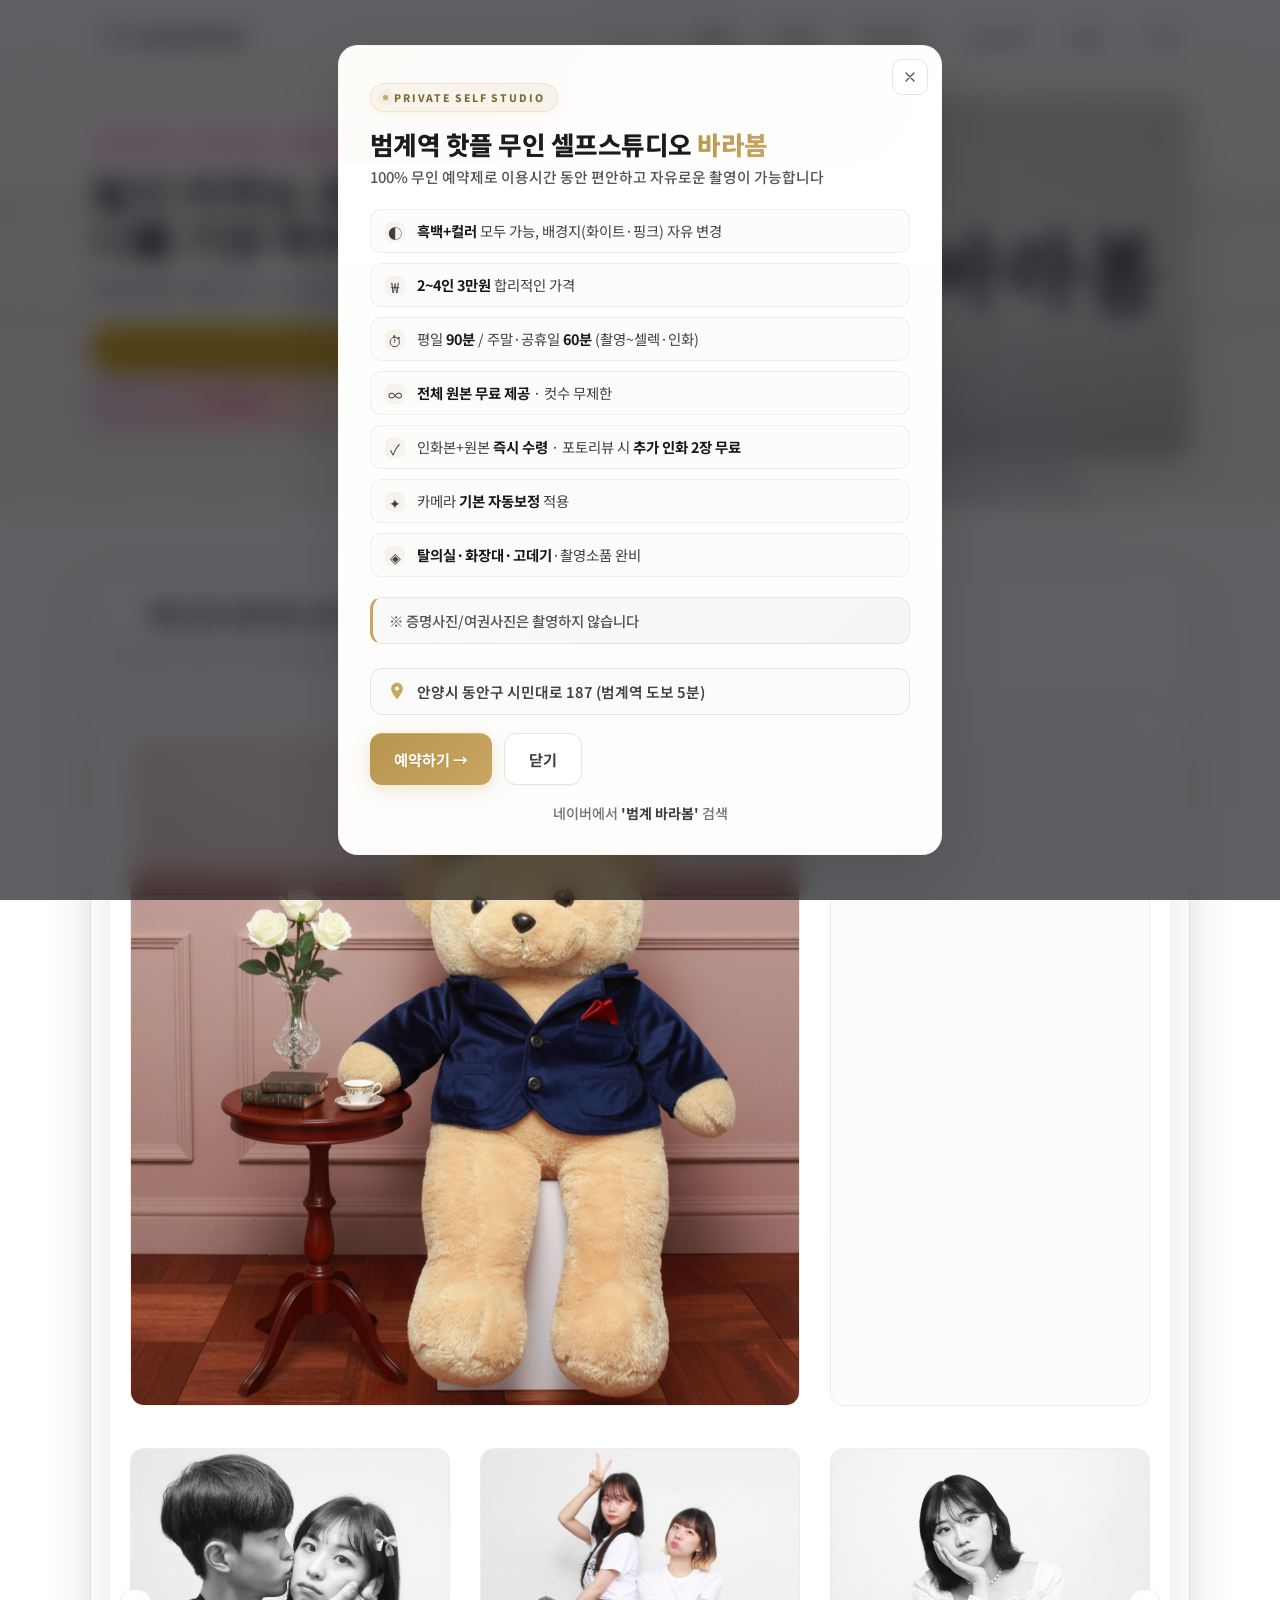
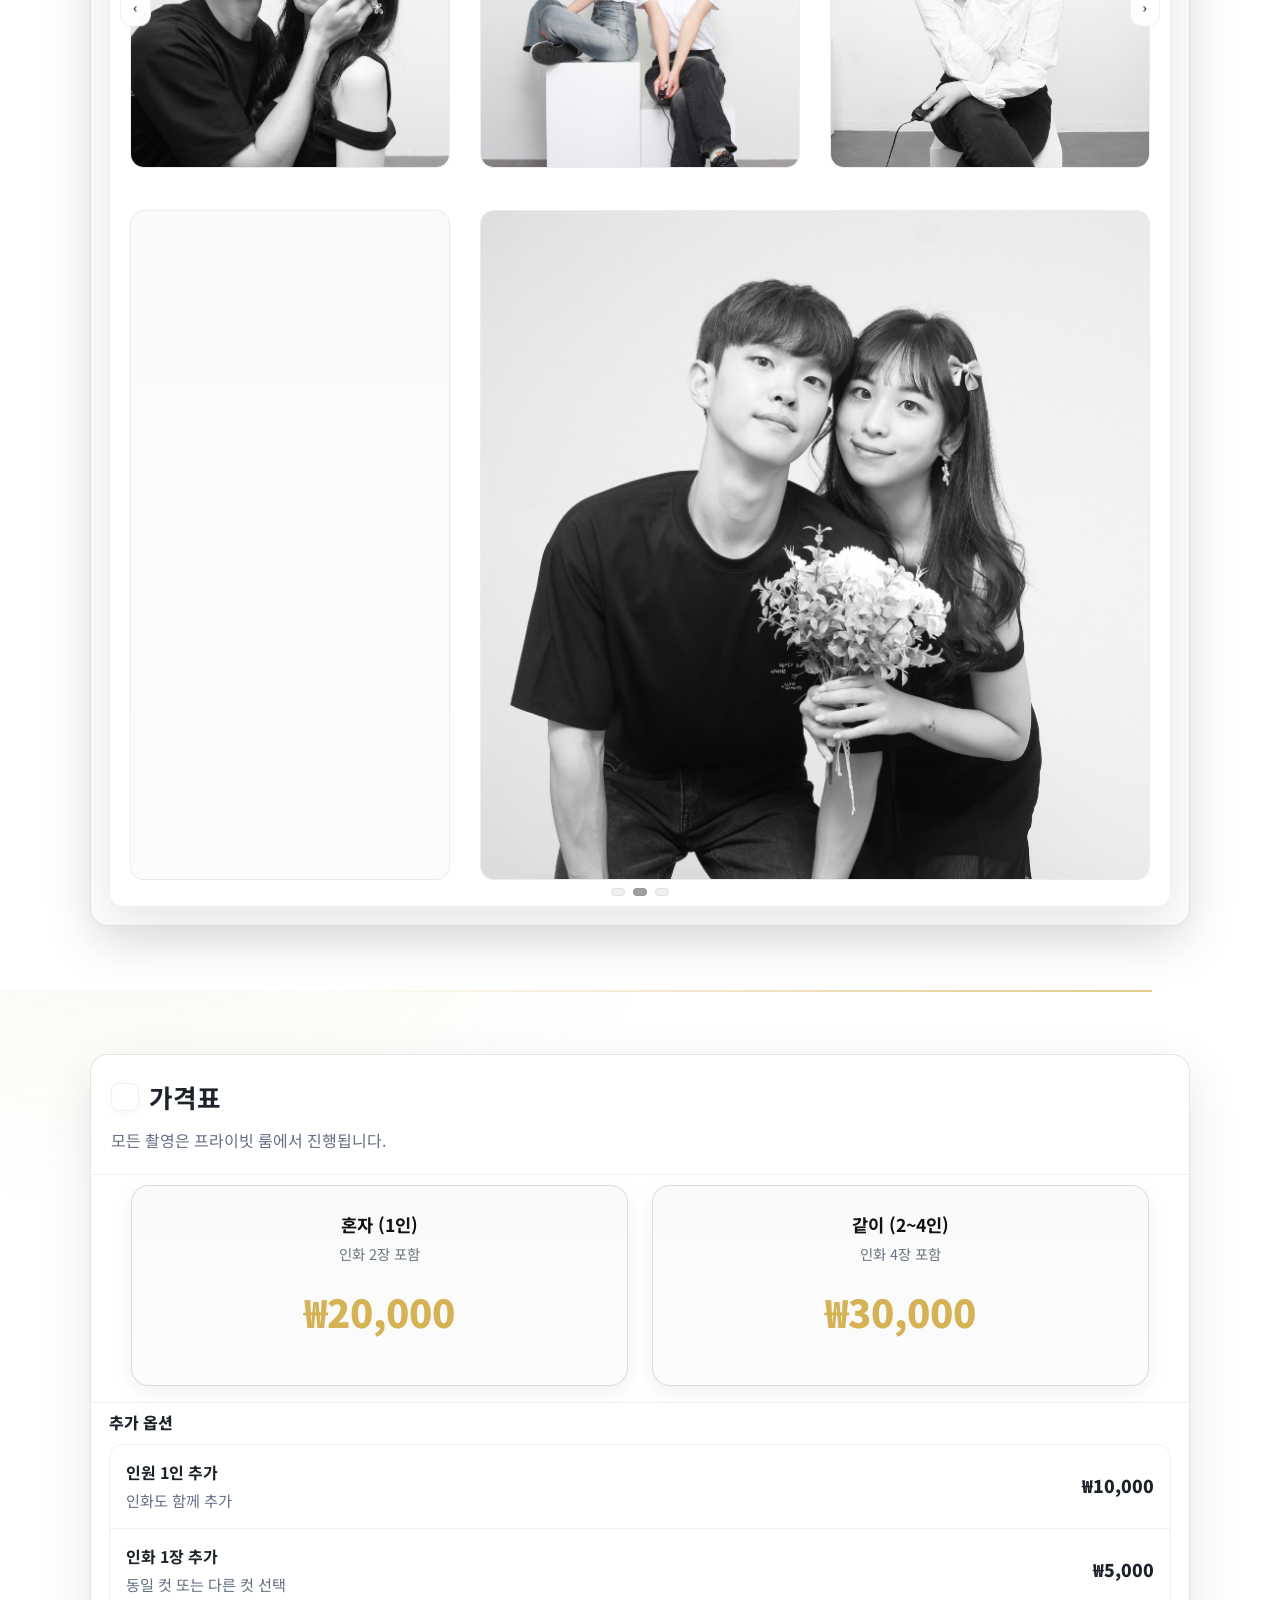
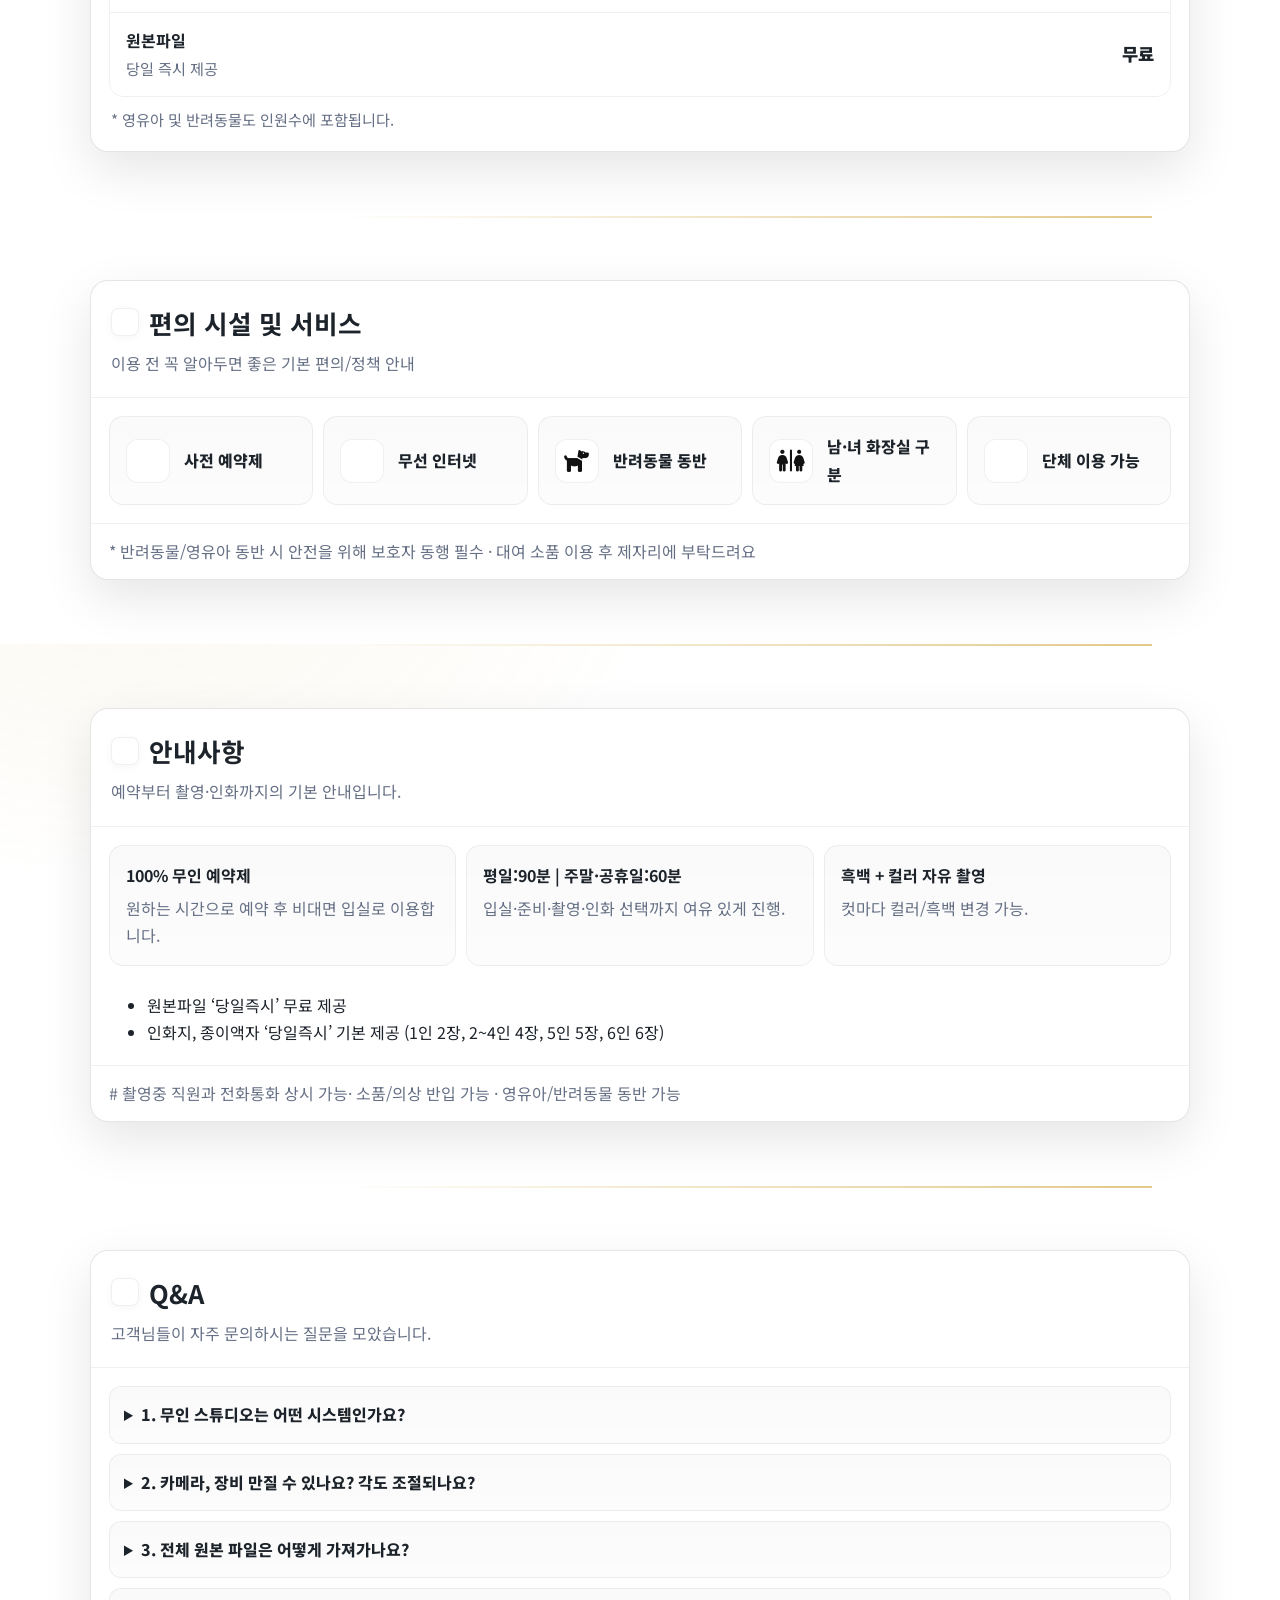
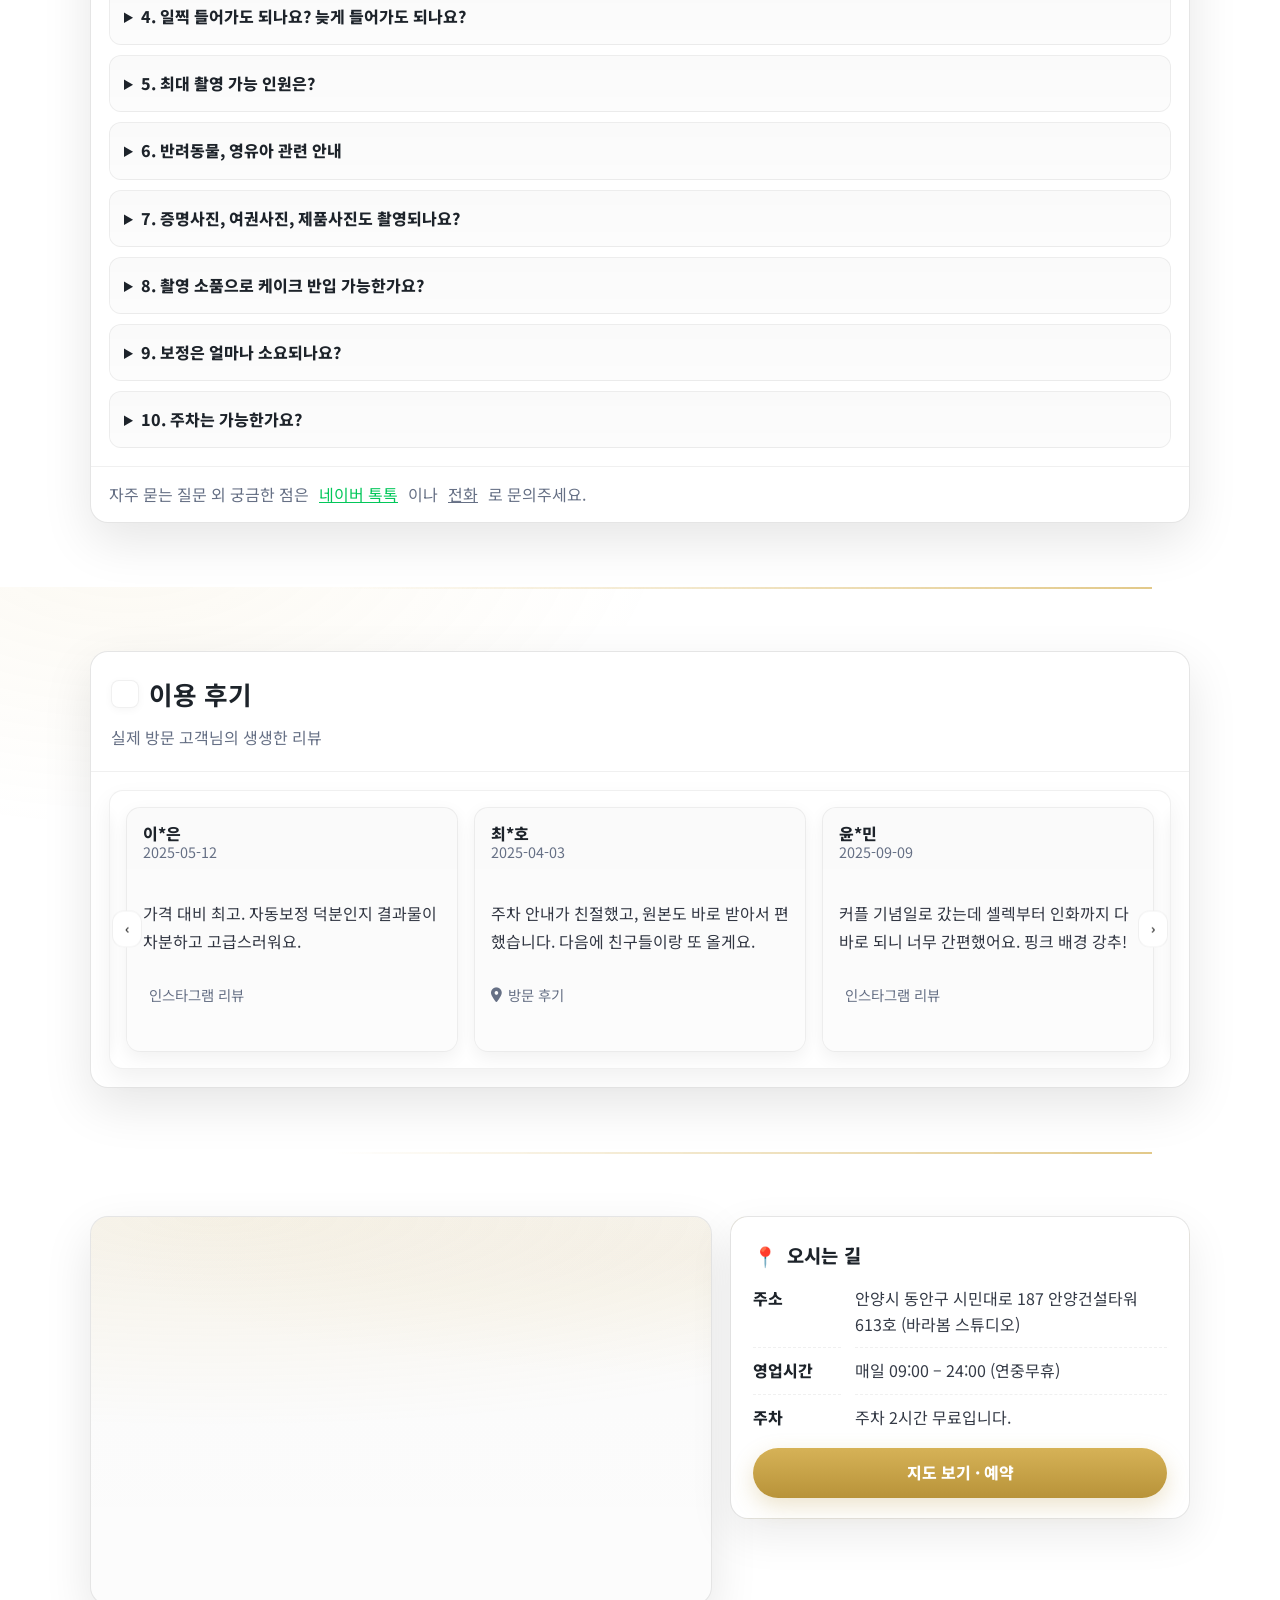
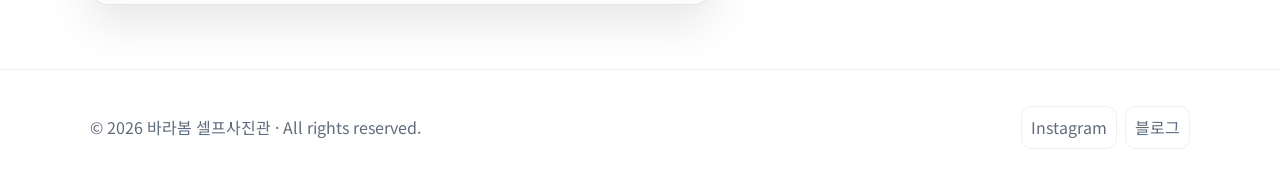
==== index.html @ 5077a391 "Update index.html" ====
<!doctype html>
<html lang="ko">
<head>
	
<meta charset="utf-8" />
<meta name="viewport" content="width=device-width, initial-scale=1" />

<!-- Google Search Console 소유권 메타(그대로 유지) -->
<meta name="google-site-verification" content="pIhBwRcHXApbMp71yU7wo7u6xGiIueNQuev55azt9vw" />

<!-- NAVER 서치어드바이저 소유권 확인용 -->
<meta name="naver-site-verification" content="e64af32472d1d9c6e0cebe95e944747cb38c3122" />

<title>범계 바라봄 셀프사진관 | Private Self-Photo Studio</title>

<!-- 파비콘 -->
<link rel="icon" type="image/jpeg" href="assets/images/logo.jpg" />

<!-- ✅ 정규 URL 지정: GitHub Pages 실제 주소 -->
<link rel="canonical" href="https://lawcombo.github.io/barabom/" />

<!-- SEO -->
<meta name="description" content="프라이빗한 공간에서 더 고급스럽게, 바라봄 셀프사진관. 범계역 도보 2분 거리, 합리적인 가격의 셀프·커플·우정·프로필 촬영 전문 스튜디오.">
<meta name="keywords" content="범계 바라봄, 범계 셀프사진관, 바라봄 스튜디오, 안양 셀프사진관, 범계 사진관, 커플사진, 우정사진, 프로필사진, 프라이빗 셀프스튜디오, barabom, barabom studio">
<meta name="robots" content="index, follow">

<!-- iOS 전화 자동링크 방지 -->
<meta name="format-detection" content="telephone=no" />

<!-- Open Graph (SNS 공유) -->
<!-- ✅ 실제 배포 주소로 수정 -->
<meta property="og:url" content="https://lawcombo.github.io/barabom/" />
<meta property="og:title" content="범계 바라봄 셀프사진관 | Private Self-Photo Studio" />
<meta property="og:description" content="범계 프라이빗·세련된 무드의 셀프스튜디오, 바라봄. 커플/우정/프로필 촬영 전문." />
<meta property="og:type" content="website" />
<meta property="og:locale" content="ko_KR" />
<!-- ✅ 절대경로 이미지 유지(이 경로에 실제 파일이 있어야 함) -->
<meta property="og:image" content="https://lawcombo.github.io/barabom/assets/images/logo.jpg" />

<meta name="robots" content="index, follow, max-image-preview:large" />
<meta name="googlebot" content="index, follow, max-image-preview:large" />

<!-- 
  <meta name="description" content="프라이빗한 공간에서 더 고급스럽게, 바라봄 셀프사진관. 합리적인 가격의 셀프/커플/우정/프로필 촬영." />
<meta name="format-detection" content="telephone=no" />
  <meta property="og:url" content="https://barabom-studio.co.kr" />
  <meta property="og:title" content="범계 바라봄 셀프사진관" />
  <meta property="og:description" content="범계 프라이빗·세련된 무드의 셀프 스튜디오" />
  <meta property="og:type" content="website" />
  <meta property="og:locale" content="ko_KR" />
-->
	
  <link rel="preconnect" href="https://fonts.googleapis.com">
  <link rel="preconnect" href="https://fonts.gstatic.com" crossorigin>
  <link href="https://fonts.googleapis.com/css2?family=Pretendard:wght@300;400;500;600;700;800;900&family=Noto+Sans+KR:wght@300;400;500;700;900&display=swap" rel="stylesheet">
  <!-- Remix Icon -->
  <link href="https://cdn.jsdelivr.net/npm/remixicon@4.2.0/fonts/remixicon.css" rel="stylesheet" />
  <!-- Font Awesome 6 Free -->
  <link rel="stylesheet" href="https://cdnjs.cloudflare.com/ajax/libs/font-awesome/6.5.2/css/all.min.css" referrerpolicy="no-referrer" />
  <link rel="stylesheet" href="https://spoqa.github.io/spoqa-han-sans/css/SpoqaHanSansNeo.css">

  <style>
    :root {
        /* 화이트 톤 */
        --bg: #f7f8fb;
        --panel: #ffffff;
        --text: #1d232a;
        --muted: #667085;
        --line: rgba(0, 0, 0, .10);
        --line-soft: rgba(0, 0, 0, .06);
        --gold: #d6b257;
        /* 밝은 골드 */
        --gold-deep: #b89339;
        /* 그라데이션 하단 */
        --radius: 18px;
        --shadow: 0 18px 50px rgba(0, 0, 0, .10);
        --hdrH: 66px;
    }

    main[id],
    section[id],
    [id]:target {
        scroll-margin-top: calc(var(--hdrH) + 8px);
    }

    * {
        box-sizing: border-box
    }

    html {
        scroll-behavior: smooth
    }

    body {
        margin: 0;
        color: var(--text);
        font-family: "Pretendard", "Noto Sans KR", system-ui, Segoe UI, Roboto, Helvetica, Arial, sans-serif;
        background: radial-gradient(900px 500px at 10% -10%, rgba(214, 178, 87, .08), transparent 60%), var(--bg);
        line-height: 1.7;
        -webkit-tap-highlight-color: transparent;
    }

    a {
        color: inherit;
        text-decoration: none
    }

    img {
        max-width: 100%;
        display: block;
        height: auto;
        user-select: none;
        -webkit-user-drag: none
    }

    /* 공통 섹션을 화이트로 통일 */
    header,
    section,
    footer {
        background: var(--panel)
    }

    section {
        padding: 64px 0
    }

    @media (max-width:560px) {
        section {
            padding: 48px 0
        }

        /* 모바일에서 스크롤 길이 축소 */
    }

    /* 전역 패널을 '살짝 투명'으로 바꿈 */
    :root {
        --panel: color-mix(in srgb, #ffffff 94%, transparent);
    }

    /* 혹시 body/html에 배경이 있으면 투명으로 */
    html,
    body {
        background: transparent !important;
    }

    /* 상단 고정 */
    /*
      html, body {
        height: 100%;
        overflow: hidden;
      }

      body {
        position: fixed;
        width: 100%;
        height: 100%;
        overflow-y: auto;
        -webkit-overflow-scrolling: touch;
      }
    */

    /* Header */
    .hdr {
        position: sticky;
        top: 0;
        z-index: 60;
        border-bottom: 1px solid var(--line-soft);
        background: linear-gradient(180deg, rgba(255, 255, 255, .9), rgba(255, 255, 255, .7) 70%, rgba(255, 255, 255, 0));
        backdrop-filter: saturate(140%) blur(10px);
    }

    .container {
        width: min(1100px, 92vw);
        margin: 0 auto
    }

    .nav {
        display: flex;
        align-items: center;
        justify-content: space-between;
        padding: 14px 0
    }

    .brand {
        display: flex;
        align-items: center;
        gap: 10px
    }

    /* 로고 마크 */
    .mark {
        width: 28px;
        height: 28px;
        border-radius: 8px;
        border: 1px solid var(--line-soft);
        box-shadow: 0 2px 8px rgba(0, 0, 0, .06);
        object-fit: cover;
        display: block;
        background: #fff;
    }

    .brand h1 {
        margin: 0;
        font-size: 1.05rem;
        letter-spacing: .18em;
        font-weight: 900;
        color: #111
    }

    .brand small {
        display: block;
        color: var(--muted);
        letter-spacing: .2em;
        margin-top: 2px
    }

    .nav ul {
        display: flex;
        gap: 18px;
        align-items: center;
        margin: 0;
        padding: 0;
        list-style: none
    }

    .nav a {
        padding: 8px 12px;
        border-radius: 999px;
        border: 1px solid transparent
    }

    .nav a:hover {
        border-color: var(--line-soft);
        background: rgba(0, 0, 0, .04)
    }

    .btn {
        display: inline-flex;
        align-items: center;
        justify-content: center;
        gap: .6rem;
        padding: 11px 16px;
        border-radius: 999px;
        font-weight: 800;
        transition: .2s ease
    }

    .btn-ghost {
        border: 1px solid var(--line-soft);
        color: var(--text);
        background: transparent
    }

    .btn-ghost:hover {
        transform: translateY(-1px);
        box-shadow: 0 6px 16px rgba(0, 0, 0, .06)
    }

    .btn-primary {
        color: white;
        ;
        background: linear-gradient(180deg, var(--gold), var(--gold-deep));
        border: 0;
        box-shadow: 0 8px 22px rgba(184, 147, 57, .25)
    }

    .btn-primary:hover {
        filter: brightness(1.05);
        transform: translateY(-1px)
    }

    .menu-toggle {
        display: none
    }

    @media (max-width: 860px) {
        .nav ul {
            display: none
        }

        .menu-toggle {
            display: inline-flex;
            align-items: center;
            gap: .5rem;
            border: 1px solid var(--line-soft);
            padding: 8px 12px;
            border-radius: 12px;
            color: var(--muted)
        }

        .menu-open .nav ul {
            display: flex;
            position: absolute;
            left: 4vw;
            right: 4vw;
            top: 66px;
            flex-direction: column;
            background: var(--panel);
            border: 1px solid var(--line-soft);
            border-radius: 16px;
            padding: 10px
        }

        .menu-open .nav a {
            width: 100%
        }
    }

    /* Hero */
    /*
      .hero{padding:50px 0 48px}
    */
    .hero {
        padding: 20px 0 48px
    }

    .grid-hero {
        display: grid;
        grid-template-columns: 1.2fr 1fr;
        gap: 36px;
        align-items: center
    }

    .kicker {
        display: inline-block;
        font-weight: 700;
        color: #5d7db5;
        letter-spacing: .18em;
        font-size: .9rem;
        margin-bottom: 8px
    }

    .headline {
        font-size: clamp(1.9rem, 3.2vw, 3rem);
        line-height: 1.15;
        margin: 0 0 12px;
        font-weight: 900
    }

    .sub {
        color: var(--muted);
        margin: 0 0 20px
    }

    .hero-cta {
        display: flex;
        gap: 10px;
        flex-wrap: wrap
    }

    .hero-media {
        position: relative;
        border-radius: 18px;
        overflow: hidden;
        border: 1px solid var(--line-soft);
        box-shadow: var(--shadow);
        background: var(--panel)
    }

    .hero-media img {
        aspect-ratio: 4/3;
        object-fit: cover
    }

    .gloss {
        position: absolute;
        inset: auto 0 0 0;
        height: 44%;
        background: linear-gradient(0deg, rgba(0, 0, 0, .18), rgba(0, 0, 0, 0));
    }

    .tag {
        position: absolute;
        left: 12px;
        bottom: 10px;
        background: rgba(255, 255, 255, .8);
        backdrop-filter: blur(4px);
        padding: 5px 9px;
        border-radius: 10px;
        border: 1px solid var(--line-soft);
        font-weight: 800;
        letter-spacing: .14em
    }

    @media (max-width: 980px) {
        .grid-hero {
            grid-template-columns: 1fr
        }
    }

    .hero-sns {
        display: flex;
        gap: 10px;
        margin-top: 8px
    }

    @media (max-width:480px) {
        .hero-sns a {
            padding: 10px 12px
        }
    }

    .section-title {
        font-size: 1.6rem;
        margin: 0 0 8px;
        display: flex;
        align-items: center;
        gap: 10px
    }

    .section-title .title-ico {
        display: inline-flex;
        align-items: center;
        justify-content: center;
        width: 28px;
        height: 28px;
        border-radius: 8px;
        border: 1px solid var(--line-soft);
        background: #fff;
        box-shadow: 0 2px 8px rgba(0, 0, 0, .04)
    }

    .section-title .title-ico i {
        font-size: 16px;
        color: #111
    }

    .section-sub {
        margin: 0 0 24px;
        color: var(--muted)
    }

    /* 골드 라인 애니메이션 */
    @keyframes sweepGlow {
        0% {
            background-position: 0% 50%;
            opacity: .45
        }

        50% {
            background-position: 100% 50%;
            opacity: .85
        }

        100% {
            background-position: 0% 50%;
            opacity: .45
        }
    }

    @media (prefers-reduced-motion: reduce) {

        #gallery::before,
        #pricing::before,
        #guide::before,
        #faq::before,
        #amenities::before,
        #location::before,
        #reviews::before {
            animation: none !important;
            opacity: .5;
        }
    }

    #gallery,
    #pricing,
    #guide,
    #faq,
    #amenities,
    #location,
    #reviews {
        position: relative;
    }

    #gallery::before,
    #pricing::before,
    #guide::before,
    #faq::before,
    #amenities::before,
    #location::before,
    #reviews::before {
        content: '';
        position: absolute;
        top: 0;
        left: 50%;
        transform: translateX(-50%);
        width: 80%;
        height: 2px;
        background: linear-gradient(90deg, rgba(0, 0, 0, 0) 0%, rgba(214, 178, 87, 0.0) 10%, rgba(214, 178, 87, 0.7) 50%, rgba(214, 178, 87, 0.0) 90%, rgba(0, 0, 0, 0) 100%);
        background-size: 200% 100%;
        animation: sweepGlow 8s ease-in-out infinite;
        pointer-events: none;
    }

    /* Gallery (이미지 섹션=화이트 유지) */
    .gallery {
        display: grid;
        grid-template-columns: repeat(12, 1fr);
        gap: 10px
    }

    .tile {
        grid-column: span 4;
        background: linear-gradient(180deg, rgba(0, 0, 0, .02), rgba(0, 0, 0, .01));
        border: 1px solid var(--line-soft);
        border-radius: 14px;
        overflow: hidden
    }

    .tile img {
        width: 100%;
        height: 100%;
        object-fit: cover;
        aspect-ratio: 1/1
    }

    .tile.t2 {
        grid-column: span 8
    }

    .tile.t3 img {
        aspect-ratio: 3/4
    }

    @media (max-width: 920px) {
        .tile {
            grid-column: span 6
        }

        .tile.t2 {
            grid-column: span 12
        }
    }

    @media (max-width: 560px) {
        .tile {
            grid-column: span 6
        }
    }

    /* 가격표(화이트 유지) */
    #pricing {
        background: radial-gradient(900px 500px at 10% -10%, rgba(214, 178, 87, .08), transparent 60%), var(--bg)
    }

    /*
    .pricing-wrap {
        border: 1px solid var(--line-soft);
        border-radius: 24px;
        background: #fff;
        backdrop-filter: blur(4px);
        padding: 40px;
        box-shadow: var(--shadow);
      }
    */
    .pricing-wrap {
        border: 1px solid var(--line);
        border-radius: 18px;
        background: #fff;
        box-shadow: var(--shadow);
    }

    .pricing-head {
        padding: 20px;
        border-bottom: 1px solid var(--line-soft);
        display: flex;
        justify-content: space-between;
        gap: 12px;
        align-items: end
    }



    .pricing-grid {
        display: grid;
        grid-template-columns: repeat(auto-fit, minmax(260px, 1fr));
        gap: 24px;
        padding: 10px 40px;
    }

    .plan {
        background: linear-gradient(180deg, rgba(0, 0, 0, 0.02), rgba(0, 0, 0, 0.01));
        border: 1px solid rgba(0, 0, 0, 0.12);
        border-radius: 18px;
        padding: 24px;
        text-align: center;
        box-shadow: 0 6px 18px rgba(0, 0, 0, 0.06);
        transition: all .25s ease;
    }

    .plan:hover {
        transform: translateY(-4px);
        box-shadow: 0 12px 30px rgba(0, 0, 0, 0.08);
    }

    .plan .name b {
        font-size: 1.1rem;
        color: #111;
    }

    .plan .inc {
        color: #6b7584;
        font-size: .9rem;
    }

    .plan .price {
        font-size: 2.4rem;
        font-weight: 900;
        color: var(--gold);
        margin: 12px 0 16px;
    }

    /* 옵션 */
    .options {
        border-top: 1px solid var(--line-soft);
        margin-top: 6px
    }

    .opt-wrap {
        padding: 6px 18px 18px
    }

    .opt-title {
        margin: 0 0 8px;
        font-weight: 800
    }

    .opt-list {
        border: 1px solid var(--line-soft);
        border-radius: 14px;
        overflow: hidden;
        background: transparent
    }

    .opt-row {
        display: grid;
        grid-template-columns: 1fr auto;
        gap: 10px;
        align-items: center;
        padding: 14px 16px;
        border-top: 1px solid var(--line-soft)
    }

    .opt-row:first-child {
        border-top: none
    }

    .opt-left {
        display: flex;
        flex-direction: column;
        gap: 2px
    }

    .opt-label {
        font-weight: 700
    }

    .opt-desc {
        color: var(--muted);
        font-size: .95rem
    }

    .opt-price {
        font-weight: 900;
        font-size: 1.1rem
    }

    .opt-note {
        margin: 10px 2px 0;
        color: var(--muted);
        font-size: .95rem
    }

    /* 안내사항 섹션 */
    #guide {
        background: radial-gradient(900px 500px at 10% -10%, rgba(214, 178, 87, .08), transparent 60%), var(--bg)
    }

    .guide-wrap,
    .faq-wrap {
        border: 1px solid var(--line);
        border-radius: 18px;
        background: #fff;
        box-shadow: var(--shadow);
    }

    .guide-head {
        padding: 20px;
        border-bottom: 1px solid var(--line-soft);
        display: flex;
        justify-content: space-between;
        gap: 12px;
        align-items: end
    }

    .guide-grid {
        display: grid;
        grid-template-columns: repeat(3, 1fr);
        gap: 10px;
        padding: 18px
    }

    @media (max-width:900px) {
        .guide-grid {
            grid-template-columns: 1fr
        }
    }

    .step {
        border: 1px solid var(--line-soft);
        border-radius: 14px;
        padding: 16px;
        background: linear-gradient(180deg, rgba(0, 0, 0, .02), rgba(0, 0, 0, .01))
    }

    .step h4 {
        margin: 0 0 6px
    }

    .fine {
        color: var(--muted);
        margin: 0
    }

    .guide-list {
        padding: 0 0 18px
    }

    .guide-list ul {
        margin: 8px 0 0 1em
    }

    .guide-foot {
        border-top: 1px solid var(--line-soft);
        padding: 14px 18px;
        color: var(--muted);
        display: flex;
        gap: 10px;
        flex-wrap: wrap
    }

    /* 편의 시설 */
    #amenities {
        background: var(--panel)
    }

    .amen-wrap {
        border: 1px solid var(--line);
        border-radius: 18px;
        background: #fff;
        box-shadow: var(--shadow);
    }

    .amen-head {
        padding: 20px;
        border-bottom: 1px solid var(--line-soft);
        display: flex;
        justify-content: space-between;
        gap: 12px;
        align-items: end
    }

    .amen-grid {
        display: grid;
        grid-template-columns: repeat(5, 1fr);
        gap: 10px;
        padding: 18px
    }

    @media (max-width:1000px) {
        .amen-grid {
            grid-template-columns: repeat(3, 1fr)
        }
    }

    @media (max-width:600px) {
        .amen-grid {
            grid-template-columns: 1fr
        }
    }

    .amen-card {
        border: 1px solid var(--line-soft);
        border-radius: 14px;
        padding: 16px;
        display: flex;
        align-items: center;
        gap: 14px;
        background: linear-gradient(180deg, rgba(0, 0, 0, .02), rgba(0, 0, 0, .01))
    }

    .amen-ico {
        flex: 0 0 auto;
        width: 44px;
        height: 44px;
        border-radius: 12px;
        display: flex;
        align-items: center;
        justify-content: center;
        border: 1px solid var(--line-soft);
        background: #fff
    }

    .amen-ico i {
        font-size: 22px;
        color: #111
    }

    .amen-body {
        display: flex;
        flex-direction: column;
        gap: 2px
    }

    .amen-title {
        font-weight: 800
    }

    .amen-desc {
        color: var(--muted);
        font-size: .95rem
    }

    .amen-foot {
        border-top: 1px solid var(--line-soft);
        padding: 14px 18px;
        color: var(--muted);
        display: flex;
        gap: 10px;
        flex-wrap: wrap
    }

    /* FAQ / Location / Footer */
    .faq {
        display: grid;
        gap: 10px;
        padding: 18px
    }

    details {
        background: linear-gradient(180deg, rgba(0, 0, 0, .02), rgba(0, 0, 0, .01));
        border: 1px solid var(--line-soft);
        border-radius: 12px;
        padding: 14px
    }

    summary {
        font-weight: 800;
        cursor: pointer
    }




    .location {
        display: grid;
        grid-template-columns: 1.2fr .8fr;
        gap: 14px;
        align-items: start
    }

    #location .info {
        border: 1px solid var(--line);
        border-radius: 18px;
        background: #fff;
        box-shadow: var(--shadow);
        padding: 24px 28px;
        max-width: 600px;
        margin: 0 auto;
    }

    #location .info h3 {
        margin-bottom: 16px;
        font-weight: 600;
    }

    #location .info dl {
        margin: 0;
        line-height: 1.6;
    }

    #location .info dt {
        font-weight: 600;
        margin-top: 0px;
    }

    #location .info dd {
        margin: 0 0 8px;
        color: #333;
    }

    #location .info>div {
        margin-top: 20px;
        display: flex;
        flex-wrap: wrap;
        gap: 10px;
        justify-content: flex-start;
    }

    .mapbox {
        border: 1px solid var(--line-soft);
        border-radius: 12px;
        overflow: hidden;
        background: var(--panel);
        box-shadow: var(--shadow);
    }

    .map-preview {
        position: relative;
        aspect-ratio: 16/10;
        background: #fff
    }

    .map-preview .slide {
        position: absolute;
        inset: 0;
        opacity: 0;
        transition: opacity 900ms ease
    }

    .map-preview .slide.is-active {
        opacity: 1
    }

    .map-preview img {
        width: 100%;
        height: 100%;
    }

    .info {
        background: linear-gradient(180deg, rgba(0, 0, 0, .02), rgba(0, 0, 0, .01));
        border: 1px solid var(--line-soft);
        border-radius: 12px;
        padding: 16px
    }

    .info dl {
        display: grid;
        grid-template-columns: 90px 1fr;
        gap: 8px 12px;
        margin: 0
    }

    .info dt {
        color: var(--muted)
    }

    .info dd {
        margin: 0
    }

    @media (max-width: 920px) {
        .location {
            grid-template-columns: 1fr
        }
    }

    footer {
        padding: 36px 0;
        color: #5f6c80;
        border-top: 1px solid var(--line-soft)
    }

    .footer {
        display: flex;
        flex-wrap: wrap;
        gap: 14px;
        align-items: center;
        justify-content: space-between
    }

    .sns {
        display: flex;
        gap: 8px
    }

    .sns a {
        border: 1px solid var(--line-soft);
        padding: 7px 9px;
        border-radius: 10px
    }

    .float-cta {
        position: fixed;
        right: 14px;
        bottom: 14px;
        z-index: 80
    }

    @media (min-width:861px) {
        .float-cta {
            display: none
        }
    }

    /* Mosaic Slider */
    .mosaic-slider {
        position: relative;
        border: 1px solid var(--line-soft);
        border-radius: 14px;
        overflow: hidden;
        background: #fff;
        touch-action: pan-y;
        box-shadow: var(--shadow);
    }

    .mosaic-track {
        display: flex;
        transition: transform .45s cubic-bezier(.2, .6, .2, 1);
        will-change: transform
    }

    .mosaic {
        min-width: 100%;
        padding: 10px
    }

    .gallery-grid {
        display: grid;
        grid-template-columns: repeat(12, 1fr);
        gap: 10px
    }

    .gallery-grid .tile {
        grid-column: span 4;
        background: linear-gradient(180deg, rgba(0, 0, 0, .02), rgba(0, 0, 0, .01));
        border: 1px solid var(--line-soft);
        border-radius: 14px;
        overflow: hidden
    }

    .gallery-grid .tile img {
        width: 100%;
        height: 100%;
        object-fit: cover;
        aspect-ratio: 1/1
    }

    .gallery-grid .tile.t2 {
        grid-column: span 8
    }

    .gallery-grid .tile.t3 img {
        aspect-ratio: 3/4
    }

    @media (max-width:920px) {
        .gallery-grid .tile {
            grid-column: span 6
        }

        .gallery-grid .tile.t2 {
            grid-column: span 12
        }
    }

    @media (max-width:560px) {

        .gallery-grid .tile,
        .gallery-grid .tile.t2 {
            grid-column: span 6
        }
    }

    .mosaic-nav {
        position: absolute;
        top: 50%;
        transform: translateY(-50%);
        z-index: 5;
        border: 1px solid var(--line-soft);
        background: rgba(255, 255, 255, .95);
        backdrop-filter: blur(6px);
        color: #111;
        padding: 10px 12px;
        border-radius: 12px;
        cursor: pointer
    }

    .mosaic-nav:hover {
        background: #fff
    }

    .mosaic-prev {
        left: 10px
    }

    .mosaic-next {
        right: 10px
    }

    .mosaic-dots {
        position: absolute;
        left: 0;
        right: 0;
        bottom: 10px;
        display: flex;
        justify-content: center;
        gap: 8px;
        z-index: 4
    }

    .mosaic-dot {
        width: 8px;
        height: 8px;
        border-radius: 999px;
        border: 1px solid var(--line-soft);
        background: #00000010
    }

    .mosaic-dot.is-active {
        background: #00000060
    }

    /* Mobile menu backdrop */
    .menu-backdrop {
        position: fixed;
        inset: 0;
        background: rgba(0, 0, 0, .35);
        opacity: 0;
        pointer-events: none;
        transition: opacity .2s ease;
        z-index: 59;
    }

    .menu-open .menu-backdrop {
        opacity: 1;
        pointer-events: auto;
    }

    .menu-open {
        overflow: hidden;
        touch-action: none;
    }

    /* Gallery boxed like pricing/guide */
    #gallery {
        background: var(--panel)
    }

    .gallery-wrap {
        border: 1px solid var(--line);
        border-radius: 18px;
        background: #fff;
        box-shadow: var(--shadow);
    }

    .gallery-head {
        padding: 20px;
        border-bottom: 1px solid var(--line-soft);
        display: flex;
        justify-content: space-between;
        gap: 12px;
        align-items: end
    }

    .gallery-body {
        padding: 18px
    }






    /* Reviews */
    #reviews {
        background: radial-gradient(900px 500px at 10% -10%, rgba(214, 178, 87, .08), transparent 60%), var(--bg)
    }

    .reviews-wrap {
        border: 1px solid var(--line);
        border-radius: 18px;
        background: #fff;
        box-shadow: var(--shadow);
    }

    .reviews-head {
        padding: 20px;
        border-bottom: 1px solid var(--line-soft);
        display: flex;
        justify-content: space-between;
        gap: 12px;
        align-items: end
    }

    .reviews-body {
        padding: 18px
    }

    .review-slider {
        position: relative;
        border: 1px solid var(--line-soft);
        border-radius: 14px;
        overflow: hidden;
        background: #fff;
        touch-action: pan-y;
        box-shadow: 0 10px 24px rgba(0, 0, 0, .06);
    }

    .review-track {
        display: flex;
        gap: 12px;
        padding: 14px;
        transition: transform .45s cubic-bezier(.2, .6, .2, 1);
        will-change: transform;
    }

    .review-card {
        min-width: clamp(260px, 40vw, 340px);
        border: 1px solid var(--line-soft);
        border-radius: 14px;
        background: linear-gradient(180deg, rgba(0, 0, 0, .02), rgba(0, 0, 0, .01));
        box-shadow: 0 6px 18px rgba(0, 0, 0, .06);
        padding: 16px;
        display: flex;
        flex-direction: column;
        gap: 12px;
    }

    .review-head {
        display: flex;
        align-items: center;
        gap: 12px
    }

    .review-ava {
        width: 42px;
        height: 42px;
        border-radius: 50%;
        overflow: hidden;
        border: 1px solid var(--line-soft);
        flex: 0 0 auto;
        background: #fff
    }

    .review-ava img {
        width: 100%;
        height: 100%;
        object-fit: cover
    }

    .review-meta {
        display: flex;
        flex-direction: column;
        line-height: 1.2
    }

    .review-name {
        font-weight: 800
    }

    .review-date {
        font-size: .9rem;
        color: var(--muted)
    }

    .review-stars {
        display: flex;
        gap: 2px
    }

    .review-stars i {
        color: #f1b72c
    }

    .review-text {
        color: #323743
    }

    .review-source {
        font-size: .9rem;
        color: var(--muted);
        display: flex;
        align-items: center;
        gap: 6px
    }

    .review-nav {
        position: absolute;
        top: 50%;
        transform: translateY(-50%);
        z-index: 3;
        border: 1px solid var(--line-soft);
        background: rgba(255, 255, 255, .95);
        backdrop-filter: blur(6px);
        color: #111;
        padding: 10px 12px;
        border-radius: 12px;
        cursor: pointer
    }

    .review-prev {
        left: 2px
    }

    .review-next {
        right: 2px
    }

    .review-dots {
        position: absolute;
        left: 0;
        right: 0;
        bottom: 10px;
        display: flex;
        justify-content: center;
        gap: 8px;
        z-index: 2
    }

    .review-dot {
        width: 8px;
        height: 8px;
        border-radius: 999px;
        border: 1px solid var(--line-soft);
        background: #00000010
    }

    .review-dot.is-active {
        background: #00000060
    }

    /* 수정된 코드 */
    /* ===== Reviews 레이아웃 패치 ===== */
    /* PC(>=861px): 한 줄 최대 3개, 좌우/카드 간격 일정 */
    @media (min-width: 861px) {
        .review-track {
            gap: 16px;
            padding: 16px;
        }

        .review-card {
            /* 3열 고정: (전체폭 - 간격*2) / 3 */
            flex: 0 0 calc((100% - (16px * 2)) / 3);
            min-width: calc((100% - (16px * 2)) / 3);
        }
    }

    /* 태블릿(561~860px): 2열 */
    @media (min-width: 561px) and (max-width: 860px) {
        .review-track {
            gap: 12px;
        }

        .review-card {
            /* (전체폭 - 간격) / 2 */
            flex: 0 0 calc((100% - 12px) / 2);
            min-width: calc((100% - 12px) / 2);
        }
    }

    /* 모바일(<=560px): 1열 + 양옆 버튼에 내용 가림 방지 */
    @media (max-width: 560px) {

        /* 슬라이더 내부에 좌우 여백을 주어 버튼 아래로 컨텐츠가 들어가지 않게 처리 */
        .review-slider {
            padding: 0 40px;
        }

        .review-track {
            gap: 10px;
            padding: 10px 0;
            /* 좌우 패딩은 slider에 맡김 */
        }

        .review-card {
            flex: 0 0 100%;
            min-width: 100%;
            padding: 12px;
            /* 살짝 컴팩트 */
            border-radius: 10px;
            /* 모바일 둥글기 */
        }

        .review-prev,
        .review-next {
            transform: translateY(-50%) scale(.9);
            /* 버튼 살짝 축소 */
        }
    }



    /* =========================
   Location 섹션 리파인 (스타일만)
   ========================= */
    #location {
        background: var(--panel);
    }

    .container.location {
        grid-template-columns: 1.15fr .85fr;
        gap: 18px;
    }

    @media (max-width: 920px) {
        .container.location {
            grid-template-columns: 1fr;
        }
    }

    /* Map 프레임을 더 단단하고 고급스럽게 */
    #location .mapbox {
        position: relative;
        border-radius: 18px;
        border: 1px solid var(--line);
        box-shadow: 0 18px 48px rgba(0, 0, 0, .10);
        overflow: hidden;
        background: #fff;
    }

    #location .mapbox::before {
        /* 골드 라인 라디얼 글로우 */
        content: "";
        position: absolute;
        inset: 0;
        pointer-events: none;
        background:
            radial-gradient(1200px 300px at 20% 0%, rgba(214, 178, 87, .12), transparent 70%),
            radial-gradient(1000px 200px at 100% 10%, rgba(214, 178, 87, .08), transparent 60%);
        mix-blend-mode: normal;
    }

    #location .map-preview {
        aspect-ratio: 16/10;
        background:
            linear-gradient(180deg, rgba(0, 0, 0, .02), rgba(0, 0, 0, .01));
    }

    #location .map-preview img {
        object-fit: contain;
        filter: saturate(1.02) contrast(1.02);
        transition: transform .6s cubic-bezier(.2, .6, .2, 1);
    }

    #location .mapbox:hover .map-preview img {
        transform: scale(1.01);
    }

    /* Info 카드 고급화 */
    #location .info {
        border-radius: 18px;
        border: 1px solid var(--line);
        padding: 22px 22px 20px;
        box-shadow: 0 16px 44px rgba(0, 0, 0, .08);
        background:
            linear-gradient(180deg, #fff, #fff),
            radial-gradient(600px 200px at 0% -10%, rgba(214, 178, 87, .10), transparent 60%);
        background-clip: padding-box, border-box;
        position: sticky;
        top: calc(var(--hdrH) + 18px);
    }

    @media (max-width: 920px) {
        #location .info {
            position: static;
        }
    }

    /* 제목 라인 & 아이콘 느낌 */
    #location .info h3 {
        margin: 0 0 14px !important;
        font-weight: 800;
        letter-spacing: .02em;
        display: inline-flex;
        align-items: center;
        gap: 8px;
    }

    #location .info h3::before {
        content: "📍";
        font-size: 1.05em;
        filter: saturate(1.2);
    }

    /* DL 정리 – 두 컬럼 그리드 + 구분선 */
    #location .info dl {
        display: grid;
        grid-template-columns: 88px 1fr;
        gap: 10px 14px;
        margin: 0;
    }

    #location .info dt {
        font-weight: 800;
        color: #1d232a;
    }

    #location .info dd {
        margin: 0;
        color: #343a46;
    }

    #location .info dt:not(:first-of-type),
    #location .info dd:not(:first-of-type) {
        border-top: 1px dashed var(--line-soft);
        padding-top: 10px;
    }

    /* 키워드 하이라이트 (주차 요금/시간 등 숫자 강조) */
    #location .info dd b,
    #location .info dd strong {
        color: var(--gold-deep);
        font-weight: 800;
    }

    /* CTA 버튼 여백 + 유리느낌 살짝 */
    #location .info>div {
        margin-top: 18px !important;
        gap: 10px !important;
    }

    #location .info a.btn {
        backdrop-filter: blur(4px);
    }

    /* 좁은 화면에서 여백 조정 */
    @media (max-width: 560px) {
        #location .mapbox {
            border-radius: 16px;
        }

        #location .info {
            border-radius: 16px;
            padding: 18px;
        }

        #location .info dl {
            grid-template-columns: 78px 1fr;
        }
    }
</style>

<style>
    .review-nav[disabled] {
        opacity: .35;
        cursor: not-allowed;
        pointer-events: none;
    }
</style>


<style>
    /* 고정 배경이 비치도록 섹션 배경 투명화 */
    #pricing,
    #guide,
    #reviews {
        /* 기존과 같은 골드 라디얼은 유지하고, 불투명 바탕(var(--bg))만 제거 */
        background:
            radial-gradient(900px 500px at 10% -10%, rgba(214, 178, 87, .08), transparent 60%),
            transparent !important;
    }

    /* (선택) 섹션 전체를 살짝 비치게 유지하고 싶다면 보강 */
    /*
    header, section, footer{
      background: color-mix(in srgb, #ffffff 94%, transparent) !important;
    }
    */

    /* (선택) 아직도 어떤 섹션이 덮어쓰면, 해당 섹션만 강제 투명 처리 */
    #gallery,
    #amenities,
    #location,
    #faq {
        background: color-mix(in srgb, #ffffff 94%, transparent);
    }


    /* =========================
   전역: 스크롤해도 고정되는 연한 배경 이미지
   ========================= */
    :root {
        --bg-fixed-opacity: .15;
    }

    /* 고정 배경 레이어 – 모바일에서도 확대 현상 최소화 */
    body::before {
        content: "";
        position: fixed;
        top: 0;
        left: 0;
        width: 100%;
        height: 100svh;
        /* 주소창 변동에도 안정 */
        z-index: -1;
        background: url("assets/images/b01.png") center / cover no-repeat;
        opacity: var(--bg-fixed-opacity);
        backface-visibility: hidden;
        transform: translateZ(0);
        pointer-events: none;
    }

    /* 폴백 (구형 브라우저) */
    @supports not (height: 100svh) {
        body::before {
            height: 100dvh;
        }
    }

    @supports not (height: 100dvh) {
        body::before {
            height: 100vh;
        }
    }

    @supports (-webkit-touch-callout: none) {
        body {
            -webkit-overflow-scrolling: touch;
        }

        body::before {
            will-change: auto;
        }
    }


    /* (선택) 모바일에서 데이터 절약/가독성 위해 더 연하게 */
    @media (max-width: 560px) {
        :root {
            --bg-fixed-opacity: .15;
        }
    }

    /* 데스크톱: 가로는 꽉(cover), 높이는 90vh, Y위치 위로 당기기 */
    @media (min-width: 1024px) {
        body::before {
            height: 90vh;
            /* 높이만 줄임 */
            background-size: cover;
            /* 가로 꽉 채우기 유지 */
            background-position: center -80px;
            /* ← 핵심: 위로 80px 당김 */
        }
    }
</style>
	

	
</head>
<body>

<!-- Header -->
<header class="hdr" aria-label="주요 메뉴">
    <div class="container nav">
        <a class="brand" aria-label="바라봄 홈으로" href="javascript:void(0)" onclick="window.scrollTo({ top: 0, behavior: 'smooth' });">
            <img class="mark" src="assets/images/logo.jpg" alt="BARABOM" loading="eager" fetchpriority="high" decoding="async" />

            <div>
                <h1>BARABOM</h1>
                <!-- 
          <small>셀프사진관</small>
			-->
            </div>
        </a>
        <button class="menu-toggle" id="menuToggle" aria-expanded="false" aria-controls="primaryNav" aria-label="모바일 메뉴">☰</button>
        <ul id="primaryNav" role="menubar">
            <li role="none"><a role="menuitem" href="javascript:void(0)" onclick="window.scrollTo({ top: 0, behavior: 'smooth' });">메인</a></li>
            <li role="none"><a role="menuitem" href="#pricing">가격표</a></li>
            <li role="none"><a role="menuitem" href="#amenities">편의시설</a></li>
            <li role="none"><a role="menuitem" href="#guide">안내사항</a></li>
            <li role="none"><a role="menuitem" href="#faq">Q&A</a></li>
            <li role="none"><a role="menuitem" href="#location">위치</a></li>
        </ul>
    </div>
</header>

<div class="menu-backdrop" aria-hidden="true"></div>

<!-- Hero -->
<main id="home" class="hero">
    <div class="container grid-hero">
        <div>
            <span class="kicker" style="font-family:'Noto Sans KR',sans-serif;font-weight:800;letter-spacing:.14em;color:#ff77a9;background:rgba(255,119,169,.10);padding:6px 10px;border-radius:999px;display:inline-block;">PRIVATE · ELEGANT · MEMORABLE</span>
            <h2 class="headline" style="font-family:'Spoqa Han Sans Neo',sans-serif;font-weight:900;letter-spacing:-.01em;text-shadow:0 2px 0 rgba(0,0,0,.04);">빛이 머무는 공간<br>나를 가장 예쁘게, <em style="font-style:normal;color:var(--gold)">바라봄</em></h2>

            <p class="sub" style="font-size:medium;font-family:'Noto Sans KR',sans-serif;font-weight:700;letter-spacing:.02em;">프라이빗 룸, 가족/커플/우정/프로필 촬영을 품격 있게 완성하세요.</p>
            <div class="hero-cta">
                <a class="btn btn-primary" href="https://map.naver.com/p/entry/place/1982834426?placePath=%2Fhome" target="_blank" rel="noopener nofollow" style="width:100%">예약하기</a>
            </div>
            <!-- 
		<div class="hero-sns">
          <a id="btnInstaTop" class="btn btn-ghost" href="https://www.instagram.com/barabom.studio/" target="_blank" rel="noopener nofollow" aria-label="인스타그램 바로가기" style="flex:1; font-size:smaller;"><i class="ri-instagram-line" aria-hidden="true"></i> 인스타그램</a>
          <a id="btnBlogTop" class="btn btn-ghost" href="https://blog.naver.com/barabom-studio" target="_blank" rel="noopener nofollow" aria-label="네이버 블로그 바로가기" style="flex:1; font-size:smaller;"><i class="fa-solid fa-blog" aria-hidden="true"></i> 블로그</a>
        </div>
		-->

            <div class="hero-sns" style="display: flex; gap: 12px;">
                <a id="btnInstaTop" class="btn btn-ghost" href="https://www.instagram.com/barabom.studio/" target="_blank" rel="noopener nofollow" aria-label="인스타그램 바로가기" style="flex: 1; 
					font-size: 0.9rem;
					background: linear-gradient(135deg, rgba(131, 58, 180, 0.15), rgba(253, 29, 29, 0.15), rgba(252, 176, 69, 0.15));
					backdrop-filter: blur(10px);
					border: 1px solid rgba(131, 58, 180, 0.3);
					color: #c32aa3;
					font-weight: 600;
					border-radius: 16px;
					padding: 11px 20px;
					transition: all 0.3s cubic-bezier(0.4, 0, 0.2, 1);
					box-shadow: 0 2px 8px rgba(131, 58, 180, 0.15);
					display: flex;
					align-items: center;
					justify-content: center;
					gap: 8px;
					position: relative;
					overflow: hidden;" onmouseover="this.style.transform='translateY(-2px)'; this.style.boxShadow='0 6px 20px rgba(131, 58, 180, 0.3)'; this.style.background='linear-gradient(135deg, rgba(131, 58, 180, 0.25), rgba(253, 29, 29, 0.25), rgba(252, 176, 69, 0.25))';" onmouseout="this.style.transform='translateY(0)'; this.style.boxShadow='0 2px 8px rgba(131, 58, 180, 0.15)'; this.style.background='linear-gradient(135deg, rgba(131, 58, 180, 0.15), rgba(253, 29, 29, 0.15), rgba(252, 176, 69, 0.15))';">
                    <i class="ri-instagram-line" aria-hidden="true" style="font-size: 1.2em; background: linear-gradient(45deg, #833ab4, #fd1d1d, #fcb045); -webkit-background-clip: text; -webkit-text-fill-color: transparent; background-clip: text;"></i>
                    <span>인스타그램</span>
                </a>

                <a id="btnBlogTop" class="btn btn-ghost" href="https://blog.naver.com/barabom-studio" target="_blank" rel="noopener nofollow" aria-label="네이버 블로그 바로가기" style="flex: 1; 
					font-size: 0.9rem;
					background: linear-gradient(135deg, rgba(30, 200, 100, 0.15), rgba(3, 199, 90, 0.12));
					backdrop-filter: blur(10px);
					border: 1px solid rgba(3, 199, 90, 0.3);
					color: #03c75a;
					font-weight: 600;
					border-radius: 16px;
					padding: 11px 20px;
					transition: all 0.3s cubic-bezier(0.4, 0, 0.2, 1);
					box-shadow: 0 2px 8px rgba(3, 199, 90, 0.15);
					display: flex;
					align-items: center;
					justify-content: center;
					gap: 8px;" onmouseover="this.style.transform='translateY(-2px)'; this.style.boxShadow='0 6px 20px rgba(3, 199, 90, 0.3)'; this.style.background='linear-gradient(135deg, rgba(30, 200, 100, 0.25), rgba(3, 199, 90, 0.22))';" onmouseout="this.style.transform='translateY(0)'; this.style.boxShadow='0 2px 8px rgba(3, 199, 90, 0.15)'; this.style.background='linear-gradient(135deg, rgba(30, 200, 100, 0.15), rgba(3, 199, 90, 0.12))';">
                    <i class="fa-solid fa-blog" aria-hidden="true" style="font-size: 1.1em; color: #03c75a;"></i>
                    <span>블로그</span>
                </a>
            </div>




        </div>
        <div class="hero-media" aria-hidden="true">
            <picture>
                <img src="assets/images/logo.jpg" loading="eager" fetchpriority="high" decoding="async" sizes="(max-width: 980px) 92vw, 42vw" alt="무드 있는 스튜디오 조명과 배경" />
            </picture>
            <span class="gloss"></span>
            <span class="tag">Moments of You</span>
        </div>
    </div>
</main>

<!-- Gallery -->
<section id="gallery" aria-label="스튜디오 샘플">
    <div class="container">
        <div class="gallery-wrap">
            <div class="gallery-head">
                <div>
                    <h3 class="section-title"><span class="title-ico"><i class="ri-image-2-line"></i></span>빛으로 담아낸 순간들</h3>
                    <p class="section-sub" style="margin:6px 0 0">빛이 닿는 곳마다, 우리의 분위기로 채워지길</p>
                </div>
            </div>

            <div class="gallery-body">
                <div class="mosaic-slider" id="mosaicSlider" aria-label="스튜디오 샘플 슬라이더">
                    <div class="mosaic-track">
                        <!-- Slide 1 -->
                        <div class="mosaic" aria-roledescription="slide">
                            <div class="gallery-grid">
                                <figure class="tile t2" style="margin-left:10px; margin-right:10px;">
                                    <picture>

                                        <img loading="lazy" decoding="async" src="assets/images/b03.png" alt="이미지1">
                                    </picture>
                                </figure>
                                <figure class="tile" style="margin-left:10px; margin-right:10px;">
                                    <picture>

                                        <img loading="lazy" decoding="async" src="assets/images/p12.jpg" alt="이미지2">
                                    </picture>
                                </figure>
                                <figure class="tile" style="margin-left:10px; margin-right:10px;">
                                    <picture>

                                        <img loading="lazy" decoding="async" src="assets/images/p01.jpg" alt="이미지3">
                                    </picture>
                                </figure>
                                <figure class="tile" style="margin-left:10px; margin-right:10px;">
                                    <picture>

                                        <img loading="lazy" decoding="async" src="assets/images/p07.jpg" alt="이미지4">
                                    </picture>
                                </figure>
                                <figure class="tile" style="margin-left:10px; margin-right:10px;">
                                    <picture>

                                        <img loading="lazy" decoding="async" src="assets/images/p09.jpg" alt="이미지5">
                                    </picture>
                                </figure>
                                <figure class="tile" style="margin-left:10px; margin-right:10px;">
                                    <picture>

                                        <img loading="lazy" decoding="async" src="assets/images/p10.jpg" alt="이미지6">
                                    </picture>
                                </figure>
                                <figure class="tile t2" style="margin-left:10px; margin-right:10px;">
                                    <picture>

                                        <img loading="lazy" decoding="async" src="assets/images/p04.jpg" alt="이미지7">
                                    </picture>
                                </figure>
                            </div>
                        </div>
                        <!-- Slide 2 -->
                        <div class="mosaic" aria-roledescription="slide">
                            <div class="gallery-grid">
                                <figure class="tile t2" style="margin-left:10px; margin-right:10px;">
                                    <picture>

                                        <img loading="lazy" decoding="async" src="assets/images/b01.png" alt="이미지1">
                                    </picture>
                                </figure>
                                <figure class="tile" style="margin-left:10px; margin-right:10px;">
                                    <picture>

                                        <img loading="lazy" decoding="async" src="assets/images/c04.jpg" alt="이미지2">
                                    </picture>
                                </figure>
                                <figure class="tile" style="margin-left:10px; margin-right:10px;">
                                    <picture>

                                        <img loading="lazy" decoding="async" src="assets/images/p08.jpg" alt="이미지3">
                                    </picture>
                                </figure>
                                <figure class="tile" style="margin-left:10px; margin-right:10px;">
                                    <picture>

                                        <img loading="lazy" decoding="async" src="assets/images/p11.jpg" alt="이미지4">
                                    </picture>
                                </figure>
                                <figure class="tile" style="margin-left:10px; margin-right:10px;">
                                    <picture>

                                        <img loading="lazy" decoding="async" src="assets/images/p02.jpg" alt="이미지5">
                                    </picture>
                                </figure>
                                <figure class="tile" style="margin-left:10px; margin-right:10px;">
                                    <picture>

                                        <img loading="lazy" decoding="async" src="assets/images/p05.jpg" alt="이미지6">
                                    </picture>
                                </figure>
                                <figure class="tile t2" style="margin-left:10px; margin-right:10px;">
                                    <picture>

                                        <img loading="lazy" decoding="async" src="assets/images/p07.jpg" alt="이미지7">
                                    </picture>
                                </figure>
                            </div>
                        </div>
                        <!-- Slide 3 -->
                        <div class="mosaic" aria-roledescription="slide">
                            <div class="gallery-grid">
                                <figure class="tile t2" style="margin-left:10px; margin-right:10px;">
                                    <picture>

                                        <img loading="lazy" decoding="async" src="assets/images/b02.png" alt="이미지1">
                                    </picture>
                                </figure>
                                <figure class="tile" style="margin-left:10px; margin-right:10px;">
                                    <picture>

                                        <img loading="lazy" decoding="async" src="assets/images/p08.jpg" alt="이미지2">
                                    </picture>
                                </figure>
                                <figure class="tile" style="margin-left:10px; margin-right:10px;">
                                    <picture>

                                        <img loading="lazy" decoding="async" src="assets/images/c05.jpg" alt="이미지3">
                                    </picture>
                                </figure>
                                <figure class="tile" style="margin-left:10px; margin-right:10px;">
                                    <picture>

                                        <img loading="lazy" decoding="async" src="assets/images/p05.jpg" alt="이미지4">
                                    </picture>
                                </figure>
                                <figure class="tile" style="margin-left:10px; margin-right:10px;">
                                    <picture>

                                        <img loading="lazy" decoding="async" src="assets/images/p04.jpg" alt="이미지5">
                                    </picture>
                                </figure>
                                <figure class="tile" style="margin-left:10px; margin-right:10px;">
                                    <picture>

                                        <img loading="lazy" decoding="async" src="assets/images/p03.jpg" alt="이미지6">
                                    </picture>
                                </figure>
                                <figure class="tile t2" style="margin-left:10px; margin-right:10px;">
                                    <picture>

                                        <img loading="lazy" decoding="async" src="assets/images/p06.jpg" alt="이미지7">
                                    </picture>
                                </figure>
                            </div>
                        </div>
                    </div>
                    <!-- Controls -->
                    <button class="mosaic-nav mosaic-prev" aria-label="이전 슬라이드" aria-controls="mosaicSlider">‹</button>
                    <button class="mosaic-nav mosaic-next" aria-label="다음 슬라이드" aria-controls="mosaicSlider">›</button>
                    <div class="mosaic-dots" aria-label="슬라이드 인디케이터"></div>
                </div>
            </div>
        </div>
    </div>
</section>

<!-- PRICING -->
<section id="pricing" aria-label="가격표">
    <div class="container">
        <div class="pricing-wrap">
            <!-- 
		<div class="pricing-head">
          <h3 class="section-title"><span class="title-ico"><i class="ri-price-tag-3-line"></i></span>가격표</h3>
          <p class="section-sub">모든 촬영은 프라이빗 룸에서 진행됩니다.</p>
        </div>
		-->

            <div class="pricing-head">
                <div>
                    <h3 class="section-title"><span class="title-ico"><i class="ri-price-tag-3-line"></i></span>가격표</h3>
                    <p class="section-sub" style="margin:6px 0 0">모든 촬영은 프라이빗 룸에서 진행됩니다.</p>
                </div>
            </div>


            <div class="pricing-grid">
                <article class="plan" aria-label="1인 요금">
                    <div class="name"><b>혼자 (1인)</b><br /><span class="inc">인화 2장 포함</span></div>
                    <div class="price">₩20,000</div>
                </article>

                <article class="plan" aria-label="2~4인 요금">
                    <div class="name"><b>같이 (2~4인)</b><br /><span class="inc">인화 4장 포함</span></div>
                    <div class="price">₩30,000</div>
                </article>
            </div>

            <!-- Options -->
            <div class="options">
                <div class="opt-wrap">
                    <h4 class="opt-title">추가 옵션</h4>
                    <div class="opt-list" role="list">
                        <div class="opt-row" role="listitem">
                            <div class="opt-left">
                                <span class="opt-label">인원 1인 추가</span>
                                <span class="opt-desc">인화도 함께 추가</span>
                            </div>
                            <div class="opt-price">₩10,000</div>
                        </div>
                        <div class="opt-row" role="listitem">
                            <div class="opt-left">
                                <span class="opt-label">인화 1장 추가</span>
                                <span class="opt-desc">동일 컷 또는 다른 컷 선택</span>
                            </div>
                            <div class="opt-price">₩5,000</div>
                        </div>
                        <div class="opt-row" role="listitem">
                            <div class="opt-left">
                                <span class="opt-label">원본파일</span>
                                <span class="opt-desc">당일 즉시 제공</span>
                            </div>
                            <div class="opt-price">무료</div>
                        </div>
                    </div>
                    <p class="opt-note">* 영유아 및 반려동물도 인원수에 포함됩니다.</p>
                </div>
            </div>
        </div>
    </div>
</section>

<!-- AMENITIES -->
<section id="amenities" aria-label="편의 시설 및 서비스">
    <div class="container">
        <div class="amen-wrap">
            <div class="amen-head">
                <div>
                    <h3 class="section-title" style="margin:0"><span class="title-ico"><i class="ri-hand-heart-line"></i></span>편의 시설 및 서비스</h3>
                    <p class="section-sub" style="margin:6px 0 0">이용 전 꼭 알아두면 좋은 기본 편의/정책 안내</p>
                </div>
            </div>

            <div class="amen-grid" role="list">
                <article class="amen-card" role="listitem">
                    <div class="amen-ico" aria-hidden="true"><i class="ri-calendar-check-line"></i></div>
                    <div class="amen-body"><span class="amen-title">사전 예약제</span></div>
                </article>
                <article class="amen-card" role="listitem">
                    <div class="amen-ico" aria-hidden="true"><i class="ri-wifi-line"></i></div>
                    <div class="amen-body"><span class="amen-title">무선 인터넷</span></div>
                </article>
                <article class="amen-card" role="listitem">
                    <div class="amen-ico" aria-hidden="true"><i class="fa-solid fa-dog"></i></div>
                    <div class="amen-body"><span class="amen-title">반려동물 동반</span></div>
                </article>
                <article class="amen-card" role="listitem">
                    <div class="amen-ico" aria-hidden="true"><i class="fa-solid fa-restroom"></i></div>
                    <div class="amen-body"><span class="amen-title">남·녀 화장실 구분</span></div>
                </article>
                <article class="amen-card" role="listitem">
                    <div class="amen-ico" aria-hidden="true"><i class="ri-group-line"></i></div>
                    <div class="amen-body"><span class="amen-title">단체 이용 가능</span></div>
                </article>
            </div>

            <div class="amen-foot">
                * 반려동물/영유아 동반 시 안전을 위해 보호자 동행 필수 · 대여 소품 이용 후 제자리에 부탁드려요
            </div>
        </div>
    </div>
</section>

<!-- GUIDE -->
<section id="guide" aria-label="안내사항">
    <div class="container">
        <div class="guide-wrap">
            <div class="guide-head">
                <div>
                    <h3 class="section-title" style="margin:0"><span class="title-ico"><i class="ri-booklet-line"></i></span>안내사항</h3>
                    <p class="section-sub" style="margin:6px 0 0">예약부터 촬영·인화까지의 기본 안내입니다.</p>
                </div>
            </div>

            <div class="guide-grid" role="list">
                <article class="step" role="listitem">
                    <h4>100% 무인 예약제</h4>
                    <p class="fine">원하는 시간으로 예약 후 비대면 입실로 이용합니다.</p>
                </article>
                <article class="step" role="listitem">
                    <h4>평일:90분 | 주말·공휴일:60분</h4>
                    <p class="fine">입실·준비·촬영·인화 선택까지 여유 있게 진행.</p>
                </article>
                <article class="step" role="listitem">
                    <h4>흑백 + 컬러 자유 촬영</h4>
                    <p class="fine">컷마다 컬러/흑백 변경 가능.</p>
                </article>
            </div>

            <div class="guide-list">
                <ul>
                    <li>원본파일 ‘당일즉시’ 무료 제공</li>
                    <li>인화지, 종이액자 ‘당일즉시’ 기본 제공 (1인 2장, 2~4인 4장, 5인 5장, 6인 6장)</li>
                </ul>
            </div>

            <div class="guide-foot">
                # 촬영중 직원과 전화통화 상시 가능· 소품/의상 반입 가능 · 영유아/반려동물 동반 가능
            </div>
        </div>
    </div>
</section>

<!-- FAQ -->
<section id="faq" aria-label="자주 묻는 질문">
    <div class="container">
        <div class="faq-wrap">
            <div style="padding:20px;border-bottom:1px solid var(--line-soft)">
                <h3 class="section-title" style="margin:0"><span class="title-ico"><i class="ri-question-answer-line"></i></span>Q&A</h3>
                <p class="section-sub" style="margin:6px 0 0">고객님들이 자주 문의하시는 질문을 모았습니다.</p>
            </div>

            <div class="faq">
                <details>
                    <summary>1. 무인 스튜디오는 어떤 시스템인가요?</summary>
                    <p>지정된 이용 시간 내에서 자유롭게 촬영하신 뒤, 인화하실 사진을 셀렉하여 인화하시고,<br />
                        전체 원본 파일은 <span style="color:red; font-weight:bold;">메일 또는 USB</span>로 가져가시는 시스템입니다.<br />
                        (촬영, 셀렉, 인화, 원본 전송 모두 고객님께서 셀프로 진행됩니다.)</p>
                </details>

                <details>
                    <summary>2. 카메라, 장비 만질 수 있나요? 각도 조절되나요?</summary>
                    <p>카메라 및 조명 기기는 고정된 상태로만 촬영이 진행되며, <span style="color:red; font-weight:bold;">각도 조절 및 빛 조절은 불가합니다.</span><br />
                        기본 세팅 값을 변경할 시 고장 및 구도 틀어짐 등으로 촬영이 불가할 수 있으니 <span style="color:red; font-weight:bold;">절대 만지지 말아주세요.</span></p>
                </details>

                <details>
                    <summary>3. 전체 원본 파일은 어떻게 가져가나요?</summary>
                    <p>압축 후 <span style="color:red; font-weight:bold;">네이버 메일 또는 개인 USB</span>로 가져가시면 됩니다.<br />
                        가이드북에는 메일 전송으로 안내되어 있으며, 개인 USB를 가져오셔서 옮기셔도 됩니다.</p>
                </details>

                <details>
                    <summary>4. 일찍 들어가도 되나요? 늦게 들어가도 되나요?</summary>
                    <p><b>일찍 입장</b>: 별도의 대기 공간이 없어 <span style="color:red; font-weight:bold;">정시 입실</span> 부탁드립니다.<br />
                        일찍 입장하실 시 이전 고객님이 불편해하실 수 있으니 양해 부탁드립니다.</p>
                    <p><b>늦게 입장</b>: 늦으시는 것은 상관없으며, 이용 시간 동안 자유롭게 이용하시면 됩니다.<br />
                        다만 고객님의 <span style="color:red; font-weight:bold;">촬영 시간이 줄어들기 때문에</span> 꼭 늦지 않게 와주시길 바랍니다.</p>
                </details>

                <details>
                    <summary>5. 최대 촬영 가능 인원은?</summary>
                    <p><span style="color:red; font-weight:bold;">최대 촬영 가능 인원은 10명</span>으로 권장드립니다.<br />
                        <span style="color:red; font-weight:bold;">단체 촬영 시 2열 또는 3열로만 가능</span>하십니다. (1열 불가)</p>
                </details>

                <details>
                    <summary>6. 반려동물, 영유아 관련 안내</summary>
                    <p><b>인원수 포함 여부</b>: 반려동물, 영유아도 인원수에 포함하여 예약하시면 됩니다.<br />
                        예) 어른 1명, 아기 1명, 반려동물 1마리 → 총 3명으로 보아 <span style="color:red; font-weight:bold;">2~4인 3만 원 예약</span></p>
                    <p><b>동반 시 유의사항</b>: <span style="color:red; font-weight:bold;">기저귀나 배변패드 지참 필수!</span><br />
                        (실내에서 배변 시 유상의 청소비가 청구될 수 있습니다.)</p>
                </details>

                <details>
                    <summary>7. 증명사진, 여권사진, 제품사진도 촬영되나요?</summary>
                    <p><span style="color:red; font-weight:bold;">바라봄은 셀프 사진관</span>으로 카메라 및 조명 기기가 고정되어 있어,<br />
                        <span style="color:red; font-weight:bold;">증명사진·여권사진·제품사진 등은 촬영 불가합니다.</span></p>
                </details>

                <details>
                    <summary>8. 촬영 소품으로 케이크 반입 가능한가요?</summary>
                    <p>원칙적으로 <span style="color:red; font-weight:bold;">음식물 반입은 금지</span>되어 있으나, 촬영용으로 사용 시에는 반입 가능합니다.<br />
                        다른 분들도 사용하는 공간이므로 바닥에 부스러기가 떨어지지 않도록 주의해주시고, <span style="color:red; font-weight:bold;">뒷정리</span>를 꼭 부탁드립니다.<br />
                        무인으로 운영되기 때문에 바닥 오염 시 다음 타임 손님께 피해가 발생할 수 있습니다.</p>
                </details>

                <details>
                    <summary>9. 보정은 얼마나 소요되나요?</summary>
                    <p>원본은 <span style="color:red; font-weight:bold;">당일 즉시</span> 제공되며,<br />
                        보정 컷은 영업일 기준 <span style="color:red; font-weight:bold;">2~3일 내 순차적으로 이메일 발송</span>해드립니다.</p>
                </details>

                <details>
                    <summary>10. 주차는 가능한가요?</summary>
                    <p>건물 내 주차장이 있으며 <span style="color:blue; font-weight:bold;">2시간 무료</span>입니다.<br />
                    <!-- 
						<span style="color:red; font-weight:bold;">주말 및 공휴일 무료 주차 안내</span> → 동안구청과 공영주차장은 무료입니다.</p>
					-->
                </details>
            </div>

            <div class="amen-foot" style="border-top:1px solid var(--line-soft);padding:14px 18px;color:var(--muted)">
                자주 묻는 질문 외 궁금한 점은 
			    <a href="https://talk.naver.com/ct/w404o3?frm=pblog&resizeTo=1920%2C1160nidref%3Dhttps%3A%2F%2Fblog.naver.com%2FPostList.naver%3FblogId%3Dbarabom-studio%26widgetTypeCall%3Dtrue%26parentCategoryNo%3D1%26topReferer%3Dhttps%253A%252F%252Fpcmap.place.naver.com%252Fplace%252F1982834426%252Fhome%253Fentry%253Dplt%2526from%253Dmap%2526fromPanelNum%253D1%2526additionalHeight%253D76%2526timestamp%253D202511072235%2526locale%253Dko%2526svcName%253Dmap_pcv5%26trackingCode%3Dnaver_place%26directAccess%3Dtrue" 
			       target="_blank" 
			       style="color:#03c75a; text-decoration:underline;">
			       네이버 톡톡
			    </a>
			    이나 
			    <a href="tel:050713595485" style="color:inherit; text-decoration:underline;">
			        전화
			    </a>
			    로 문의주세요.
            </div>
        </div>
    </div>
</section>

<!-- REVIEWS -->
<section id="reviews" aria-label="이용 후기">
    <div class="container">
        <div class="reviews-wrap">
            <div class="reviews-head">
                <div>
                    <h3 class="section-title"><span class="title-ico"><i class="ri-star-smile-line"></i></span>이용 후기</h3>
                    <p class="section-sub" style="margin:6px 0 0">실제 방문 고객님의 생생한 리뷰</p>
                </div>
            </div>
            <div class="reviews-body">
                <div class="review-slider" id="reviewSlider" aria-label="이용 후기 슬라이더">
                    <div class="review-track">
                        <!-- Card 1 -->
                        <article class="review-card" aria-roledescription="slide">
                            <div class="review-head">
                                <div class="review-meta">
                                    <span class="review-name">정*현</span>
                                    <span class="review-date">2025-08-02</span>
                                </div>
                            </div>
                            <div class="review-stars" aria-label="별점 5점 만점">
                                <i class="ri-star-fill" aria-hidden="true"></i><i class="ri-star-fill"></i><i class="ri-star-fill"></i><i class="ri-star-fill"></i><i class="ri-star-fill"></i>
                            </div>
                            <p class="review-text">조명이 진짜 예뻐요. 흑백/컬러 둘 다 느낌이 달라서 시간 가는 줄 모르고 찍었습니다. 스태프 호출벨도 있어서 안심됐어요.</p>
                            <div class="review-source"><i class="ri-instagram-line" aria-hidden="true"></i>인스타그램 리뷰</div>
                        </article>
                        <!-- Card 2 -->
                        <article class="review-card" aria-roledescription="slide">
                            <div class="review-head">
                                <div class="review-meta">
                                    <span class="review-name">김*지</span>
                                    <span class="review-date">2025-07-18</span>
                                </div>
                            </div>
                            <div class="review-stars"><i class="ri-star-fill"></i><i class="ri-star-fill"></i><i class="ri-star-fill"></i><i class="ri-star-fill"></i><i class="ri-star-fill"></i></div>
                            <p class="review-text">가족사진 찍었는데 인화까지 바로 받아서 좋았어요. 프라이빗 룸이라 아이랑 편하게 찍었습니다.</p>
                            <div class="review-source"><i class="fa-solid fa-blog" aria-hidden="true"></i>네이버 블로그</div>
                        </article>
                        <!-- Card 3 -->
                        <article class="review-card" aria-roledescription="slide">
                            <div class="review-head">
                                <div class="review-meta">
                                    <span class="review-name">박*우</span>
                                    <span class="review-date">2025-06-01</span>
                                </div>
                            </div>
                            <div class="review-stars"><i class="ri-star-fill"></i><i class="ri-star-fill"></i><i class="ri-star-fill"></i><i class="ri-star-fill"></i><i class="ri-star-half-fill"></i></div>
                            <p class="review-text">소품이 다양해서 컷 수가 엄청 많아졌어요. 배경지 핑크도 분위기 굿!</p>
                            <div class="review-source"><i class="ri-star-line" aria-hidden="true"></i>방문 후기</div>
                        </article>
                        <!-- Card 4 -->
                        <article class="review-card" aria-roledescription="slide">
                            <div class="review-head">
                                <div class="review-meta">
                                    <span class="review-name">이*은</span>
                                    <span class="review-date">2025-05-12</span>
                                </div>
                            </div>
                            <div class="review-stars"><i class="ri-star-fill"></i><i class="ri-star-fill"></i><i class="ri-star-fill"></i><i class="ri-star-fill"></i><i class="ri-star-fill"></i></div>
                            <p class="review-text">가격 대비 최고. 자동보정 덕분인지 결과물이 차분하고 고급스러워요.</p>
                            <div class="review-source"><i class="ri-instagram-line" aria-hidden="true"></i>인스타그램 리뷰</div>
                        </article>
                        <!-- Card 5 -->
                        <article class="review-card" aria-roledescription="slide">
                            <div class="review-head">
                                <div class="review-meta">
                                    <span class="review-name">최*호</span>
                                    <span class="review-date">2025-04-03</span>
                                </div>
                            </div>
                            <div class="review-stars"><i class="ri-star-fill"></i><i class="ri-star-fill"></i><i class="ri-star-fill"></i><i class="ri-star-fill"></i><i class="ri-star-fill"></i></div>
                            <p class="review-text">주차 안내가 친절했고, 원본도 바로 받아서 편했습니다. 다음에 친구들이랑 또 올게요.</p>
                            <div class="review-source"><i class="fa-solid fa-location-dot" aria-hidden="true"></i>방문 후기</div>
                        </article>

                        <!-- Added cards -->
                        <article class="review-card" aria-roledescription="slide">
                            <div class="review-head">
                                <div class="review-meta">
                                    <span class="review-name">윤*민</span>
                                    <span class="review-date">2025-09-09</span>
                                </div>
                            </div>
                            <div class="review-stars"><i class="ri-star-fill"></i><i class="ri-star-fill"></i><i class="ri-star-fill"></i><i class="ri-star-fill"></i><i class="ri-star-fill"></i></div>
                            <p class="review-text">커플 기념일로 갔는데 셀렉부터 인화까지 다 바로 되니 너무 간편했어요. 핑크 배경 강추!</p>
                            <div class="review-source"><i class="ri-instagram-line" aria-hidden="true"></i>인스타그램 리뷰</div>
                        </article>
                        <article class="review-card" aria-roledescription="slide">
                            <div class="review-head">
                                <div class="review-meta">
                                    <span class="review-name">고*영</span>
                                    <span class="review-date">2025-08-22</span>
                                </div>
                            </div>
                            <div class="review-stars"><i class="ri-star-fill"></i><i class="ri-star-fill"></i><i class="ri-star-fill"></i><i class="ri-star-fill"></i><i class="ri-star-half-fill"></i></div>
                            <p class="review-text">무인인데도 안내가 잘 되어 있어 처음 이용하는 사람도 어렵지 않았어요. 다음엔 친구들이랑 단체로!</p>
                            <div class="review-source"><i class="fa-solid fa-blog" aria-hidden="true"></i>네이버 블로그</div>
                        </article>
                        <article class="review-card" aria-roledescription="slide">
                            <div class="review-head">
                                <div class="review-meta">
                                    <span class="review-name">서*원</span>
                                    <span class="review-date">2025-08-03</span>
                                </div>
                            </div>
                            <div class="review-stars"><i class="ri-star-fill"></i><i class="ri-star-fill"></i><i class="ri-star-fill"></i><i class="ri-star-fill"></i><i class="ri-star-fill"></i></div>
                            <p class="review-text">조명 톤이 차분해서 피부표현이 예쁘게 나와요. 자동보정도 과하지 않아 만족!</p>
                            <div class="review-source"><i class="ri-star-line" aria-hidden="true"></i>방문 후기</div>
                        </article>
                        <article class="review-card" aria-roledescription="slide">
                            <div class="review-head">
                                <div class="review-meta">
                                    <span class="review-name">임*주</span>
                                    <span class="review-date">2025-07-29</span>
                                </div>
                            </div>
                            <div class="review-stars"><i class="ri-star-fill"></i><i class="ri-star-fill"></i><i class="ri-star-fill"></i><i class="ri-star-fill"></i><i class="ri-star-fill"></i></div>
                            <p class="review-text">아이랑 함께 찍었는데 프라이빗 룸이라 편했어요. 소품도 깔끔하고 다양합니다.</p>
                            <div class="review-source"><i class="ri-instagram-line" aria-hidden="true"></i>인스타그램 리뷰</div>
                        </article>
                        <article class="review-card" aria-roledescription="slide">
                            <div class="review-head">
                                <div class="review-meta">
                                    <span class="review-name">문*성</span>
                                    <span class="review-date">2025-07-08</span>
                                </div>
                            </div>
                            <div class="review-stars"><i class="ri-star-fill"></i><i class="ri-star-fill"></i><i class="ri-star-fill"></i><i class="ri-star-fill"></i><i class="ri-star-fill"></i></div>
                            <p class="review-text">흑백 감성 제대로! 친구들이랑 우정사진 남기고 왔어요. 가격도 합리적.</p>
                            <div class="review-source"><i class="fa-solid fa-user" aria-hidden="true"></i>방문 후기</div>
                        </article>
                        <article class="review-card" aria-roledescription="slide">
                            <div class="review-head">
                                <div class="review-meta">
                                    <span class="review-name">이*재</span>
                                    <span class="review-date">2025-06-21</span>
                                </div>
                            </div>
                            <div class="review-stars"><i class="ri-star-fill"></i><i class="ri-star-fill"></i><i class="ri-star-fill"></i><i class="ri-star-fill"></i><i class="ri-star-half-fill"></i></div>
                            <p class="review-text">대기 없이 바로 입실해서 편했고, 원본 파일 메일로 바로 받아 좋았습니다.</p>
                            <div class="review-source"><i class="fa-solid fa-envelope" aria-hidden="true"></i>메일 후기</div>
                        </article>
                        <article class="review-card" aria-roledescription="slide">
                            <div class="review-head">
                                <div class="review-meta">
                                    <span class="review-name">배*율</span>
                                    <span class="review-date">2025-06-05</span>
                                </div>
                            </div>
                            <div class="review-stars"><i class="ri-star-fill"></i><i class="ri-star-fill"></i><i class="ri-star-fill"></i><i class="ri-star-fill"></i><i class="ri-star-fill"></i></div>
                            <p class="review-text">장비는 손대지 않아도 되어서 셀프로도 결과물이 좋네요. 핑크 배경 진짜 예뻐요.</p>
                            <div class="review-source"><i class="ri-instagram-line" aria-hidden="true"></i>인스타그램 리뷰</div>
                        </article>
                        <article class="review-card" aria-roledescription="slide">
                            <div class="review-head">
                                <div class="review-meta">
                                    <span class="review-name">권*하</span>
                                    <span class="review-date">2025-05-30</span>
                                </div>
                            </div>
                            <div class="review-stars"><i class="ri-star-fill"></i><i class="ri-star-fill"></i><i class="ri-star-fill"></i><i class="ri-star-fill"></i><i class="ri-star-fill"></i></div>
                            <p class="review-text">반려견과 함께 가족사진 남겼어요. 규정만 지키면 반려동물 동반 가능해서 좋아요.</p>
                            <div class="review-source"><i class="fa-solid fa-paw" aria-hidden="true"></i>방문 후기</div>
                        </article>
                        <article class="review-card" aria-roledescription="slide">
                            <div class="review-head">
                                <div class="review-meta">
                                    <span class="review-name">정*림</span>
                                    <span class="review-date">2025-05-10</span>
                                </div>
                            </div>
                            <div class="review-stars"><i class="ri-star-fill"></i><i class="ri-star-fill"></i><i class="ri-star-fill"></i><i class="ri-star-fill"></i><i class="ri-star-fill"></i></div>
                            <p class="review-text">조명 세팅이 고정이라 어렵지 않았고, 안내 모달과 가이드가 친절했어요.</p>
                            <div class="review-source"><i class="fa-solid fa-star" aria-hidden="true"></i>방문 후기</div>
                        </article>
                        <article class="review-card" aria-roledescription="slide">
                            <div class="review-head">
                                <div class="review-meta">
                                    <span class="review-name">장*우</span>
                                    <span class="review-date">2025-04-27</span>
                                </div>
                            </div>
                            <div class="review-stars"><i class="ri-star-fill"></i><i class="ri-star-fill"></i><i class="ri-star-fill"></i><i class="ri-star-fill"></i><i class="ri-star-fill"></i></div>
                            <p class="review-text">인화 4장 기본 포함이라 친구들과 공평하게 나눌 수 있어서 좋네요.</p>
                            <div class="review-source"><i class="fa-solid fa-camera" aria-hidden="true"></i>방문 후기</div>
                        </article>

                    </div>
                    <button class="review-nav review-prev" aria-label="이전 후기">‹</button>
                    <button class="review-nav review-next" aria-label="다음 후기">›</button>
                    <div class="review-dots" aria-label="슬라이드 인디케이터" style="display:none;"></div>
                </div>
            </div>
        </div>
    </div>
</section>



<!-- Location -->
<section id="location" aria-label="위치">
    <div class="container location">
        <div class="mapbox">
            <div class="map-preview" aria-label="지도 미리보기 슬라이드">
                <div class="slide is-active">
                    <picture>

                        <img loading="lazy" decoding="async" src="assets/images/map01.png" alt="지도 미리보기 1">
                    </picture>
                </div>
                <div class="slide">
                    <picture>

                        <img loading="lazy" decoding="async" src="assets/images/map02.png" alt="지도 미리보기 2">
                    </picture>
                </div>
            </div>
        </div>
        <aside class="info">
            <h3 style="margin:0 0 10px">오시는 길</h3>
            <dl>
                <dt>주소</dt>
                <dd>안양시 동안구 시민대로 187 안양건설타워 613호 (바라봄 스튜디오)</dd>
                <dt>영업시간</dt>
                <dd>매일 09:00 – 24:00 (연중무휴)</dd>
                <dt>주차</dt>
                <dd>주차 2시간 무료입니다.</dd>
            </dl>
            <div style="margin-top:16px;display:flex;gap:10px;flex-wrap:wrap">
                <a class="btn btn-primary" href="https://map.naver.com/p/entry/place/1982834426?placePath=%2Fhome" target="_blank" rel="noopener nofollow" id="btnMap" style="width:100%;">지도 보기 · 예약</a>
                <!-- 
		  <a class="btn btn-ghost" href="#home" id="btnTop">맨 위로</a>
			-->
            </div>
        </aside>
    </div>
</section>




<footer>
    <div class="container footer">
        <div>© <span id="year"></span> 바라봄 셀프사진관 · All rights reserved.</div>
        <div class="sns">
            <a id="btnInstaFooter" href="https://www.instagram.com/barabom.studio/" target="_blank" rel="noopener nofollow" aria-label="인스타그램">Instagram</a>
            <a id="btnBlogFooter" href="https://blog.naver.com/barabom-studio" target="_blank" rel="noopener nofollow" aria-label="블로그">블로그</a>
        </div>
    </div>
</footer>

<!-- Floating CTA for mobile -->
<div class="float-cta">
    <a class="btn btn-primary" href="https://map.naver.com/p/entry/place/1982834426?placePath=%2Fhome" target="_blank" rel="noopener nofollow" aria-label="바로 예약" id="btnFloat">예약하기</a>
</div>







  <script>
    // --- 간단 추적 함수 (GA/GTAG/태그매니저가 있으면 dataLayer로, 없으면 console로) ---
    window.dataLayer = window.dataLayer || [];
    function track(eventName, params={}){
      try{
        window.dataLayer.push(Object.assign({event:eventName, ts:Date.now()}, params));
      }catch(e){}
      if (window.console && console.info){
        console.info('[track]', eventName, params);
      }
    }
  </script>

  <script>
    // Mobile menu toggle + backdrop + scroll lock
    const body = document.body;
    const toggle = document.getElementById('menuToggle');
    const nav = document.getElementById('primaryNav');
    const backdrop = document.querySelector('.menu-backdrop');

    function openMenu(){
      body.classList.add('menu-open');
      toggle?.setAttribute('aria-expanded', 'true');
      track('menu_open');
    }
    function closeMenu(){
      body.classList.remove('menu-open');
      toggle?.setAttribute('aria-expanded', 'false');
      track('menu_close');
    }
    function isMenuOpen(){
      return body.classList.contains('menu-open');
    }

    toggle?.addEventListener('click', (e) => {
      e.stopPropagation();
      isMenuOpen() ? closeMenu() : openMenu();
    });

    nav?.addEventListener('click', (e) => {
      if (e.target.tagName === 'A' && isMenuOpen()) {
        closeMenu();
      }
    });

    backdrop?.addEventListener('click', () => {
      if (isMenuOpen()) closeMenu();
    });

    document.addEventListener('click', (e) => {
      if (!isMenuOpen()) return;
      const withinToggle = toggle?.contains(e.target);
      const withinNav = nav?.contains(e.target);
      if (!withinToggle && !withinNav) closeMenu();
    }, { passive: true });

    document.addEventListener('keydown', (e) => {
      if (e.key === 'Escape' && isMenuOpen()) closeMenu();
    });

    // 연도 표시
    document.getElementById('year').textContent = new Date().getFullYear();

    // --- 클릭 추적 바인딩 ---
    const bindTrack = (id, name, more={})=>{
      const el = document.getElementById(id);
      el && el.addEventListener('click', ()=>track(name, more));
    };
    bindTrack('btnInstaTop', 'click_instagram', {pos:'hero'});
    bindTrack('btnBlogTop', 'click_blog', {pos:'hero'});
    bindTrack('btnInstaFooter', 'click_instagram', {pos:'footer'});
    bindTrack('btnBlogFooter', 'click_blog', {pos:'footer'});
    bindTrack('btnFloat', 'click_reserve', {pos:'float_cta'});
    bindTrack('btnMap', 'click_map', {pos:'location'});
    bindTrack('btnTop', 'click_back_to_top', {pos:'location'});

  </script>

  <!-- Mosaic slider: 모바일 스와이프 -->
  <script>
  (function(){
    const root = document.getElementById('mosaicSlider');
    if(!root) return;
    const trackEl = root.querySelector('.mosaic-track');
    const slides = Array.from(root.querySelectorAll('.mosaic'));
    const prev = root.querySelector('.mosaic-prev');
    const next = root.querySelector('.mosaic-next');
    const dotsWrap = root.querySelector('.mosaic-dots');

    let index = 0;
    let isPointerDown = false, isDragging = false, startX = 0, startY = 0, lastX = 0, deltaX = 0, lastT = 0, velocity = 0, moved = false;
    let autoplayId = null; const INTERVAL = 5000;

    slides.forEach((_, i)=>{
      const d = document.createElement('button');
      d.className = 'mosaic-dot' + (i===0?' is-active':'');
      d.setAttribute('aria-label', (i+1)+'번째 슬라이드로 이동');
      d.addEventListener('click', ()=>go(i));
      dotsWrap.appendChild(d);
    });

    function update(){
      trackEl.style.transform = `translateX(-${index*100}%)`;
      dotsWrap.querySelectorAll('.mosaic-dot').forEach((el,i)=>{ el.classList.toggle('is-active', i===index); });
    }
    function go(i){ index = (i+slides.length)%slides.length; update(); restartAutoplay(); track('gallery_slide', {index}); }

    prev.addEventListener('click', ()=>go(index-1));
    next.addEventListener('click', ()=>go(index+1));

    const ACTIVATE_PX = 12, ANGLE_RATIO = 1.2;

    const onDown = (e)=>{ isPointerDown = true; isDragging = false; moved = false;
      const p = getPoint(e); startX = lastX = p.x; startY = p.y; deltaX = 0; velocity = 0; lastT = performance.now(); stopAutoplay(); };

    const onMove = (e)=>{
      if(!isPointerDown) return;
      const p = getPoint(e); const dx = p.x - lastX;
      const dyFromStart = Math.abs(p.y - startY); const dxFromStart = Math.abs(p.x - startX);

      if(!isDragging){
        if(dxFromStart < ACTIVATE_PX && dyFromStart < ACTIVATE_PX){ return; }
        if(dxFromStart >= dyFromStart * ANGLE_RATIO){
          isDragging = true; trackEl.style.transition = 'none'; root.classList.add('dragging'); e.preventDefault?.();
        } else { cancelDrag(); return; }
      }

      const now = performance.now(); const dt = Math.max(1, now - lastT);
      velocity = 0.8*velocity + 0.2*(dx/dt);
      deltaX += dx; lastX = p.x; lastT = now; moved = true;

      const atFirst = index === 0 && deltaX > 0;
      const atLast = index === slides.length-1 && deltaX < 0;
      const resistance = (atFirst || atLast) ? 0.35 : 1;
      trackEl.style.transform = `translateX(calc(-${index*100}% + ${deltaX*resistance}px))`;
      e.preventDefault?.();
    };

    const onUp = ()=>{
      if(!isPointerDown) return;
      isPointerDown = false;

      if(!isDragging){ startAutoplay(); return; }

      trackEl.style.transition = ''; root.classList.remove('dragging');
      const width = root.clientWidth; const moveThreshold = Math.max(40, width*0.16); const velocityThreshold = 0.45/1000;
      const shouldPrev = (deltaX > moveThreshold) || (deltaX > 10 && velocity >  velocityThreshold);
      const shouldNext = (deltaX < -moveThreshold) || (deltaX < -10 && velocity < -velocityThreshold);
      if(shouldPrev) go(index-1); else if(shouldNext) go(index+1); else update();

      if(moved){
        const cancelClick = (ev)=>{ ev.stopPropagation(); ev.preventDefault(); trackEl.removeEventListener('click', cancelClick, true); };
        trackEl.addEventListener('click', cancelClick, true);
      }
      isDragging = false; deltaX = 0; velocity = 0; startAutoplay();
    };

    function getPoint(e){ if(e.touches && e.touches[0]) return {x:e.touches[0].clientX, y:e.touches[0].clientY}; return {x:e.clientX, y:e.clientY}; }
    function cancelDrag(){ isPointerDown = false; isDragging = false; deltaX = 0; velocity = 0; trackEl.style.transition = ''; root.classList.remove('dragging'); }

    trackEl.addEventListener('pointerdown', onDown, {passive:true});
    trackEl.addEventListener('pointermove', onMove);
    trackEl.addEventListener('pointerup', onUp);
    trackEl.addEventListener('pointercancel', onUp);
    window.addEventListener('resize', update, {passive:true});

    function startAutoplay(){ if(window.matchMedia('(prefers-reduced-motion: reduce)').matches) return; stopAutoplay(); autoplayId = setInterval(()=>go(index+1), INTERVAL); }
    function stopAutoplay(){ if(autoplayId) clearInterval(autoplayId); autoplayId = null; }
    function restartAutoplay(){ stopAutoplay(); startAutoplay(); }

    document.addEventListener('visibilitychange', ()=>{ if(document.hidden) stopAutoplay(); else startAutoplay(); });

    update(); startAutoplay();
  })();
  </script>

  <!-- Map preview (2장 페이드 슬라이드) -->
  <script>
    (function(){
      const slides = Array.from(document.querySelectorAll('.map-preview .slide'));
      if(slides.length < 2) return;
      let i = 0;
      setInterval(()=>{
        slides[i].classList.remove('is-active');
        i = (i + 1) % slides.length;
        slides[i].classList.add('is-active');
      }, 3000);
    })();
  </script>




	<!-- 안내 모달 -->
	<!-- Barabom Premium Modal (Shadow DOM, no backticks) -->
<script>
(function(){
  class BarabomModal extends HTMLElement{
    constructor(){
      super();
      var root = this.attachShadow({ mode: 'open' });
      var primary = '#C9A661';
      var primaryDark = '#B8954D';
      
      var style =
        '<style>' +
        ':host{all:initial;font-family:"Pretendard Variable",-apple-system,BlinkMacSystemFont,"Segoe UI",Roboto,"Noto Sans KR",sans-serif;-webkit-font-smoothing:antialiased;-moz-osx-font-smoothing:grayscale;}' +
        '@import url("https://cdn.jsdelivr.net/gh/orioncactus/pretendard@v1.3.9/dist/web/variable/pretendardvariable-dynamic-subset.min.css");' +
        
        '.bbm-overlay{position:fixed;inset:0;z-index:9999;display:flex;align-items:center;justify-content:center;background:rgba(10,12,16,.65);backdrop-filter:blur(12px) saturate(140%);-webkit-backdrop-filter:blur(12px) saturate(140%);animation:bbmFadeIn .35s cubic-bezier(.16,1,.3,1);padding:20px;overflow:auto;}' +
        '@keyframes bbmFadeIn{from{opacity:0}to{opacity:1}}' +
        '@keyframes bbmSlideUp{from{opacity:0;transform:translateY(20px)}to{opacity:1;transform:translateY(0)}}' +
        
        '.bbm-card{position:relative;width:min(540px,calc(100% - 32px));max-width:calc(100vw - 32px);background:linear-gradient(to bottom,#ffffff,#fefdfb);border-radius:20px;padding:36px 32px 32px;box-shadow:0 24px 64px rgba(0,0,0,.14),0 0 0 1px rgba(201,166,97,.08) inset,0 1px 0 rgba(255,255,255,.4) inset;animation:bbmSlideUp .4s cubic-bezier(.16,1,.3,1);overflow:auto;max-height:calc(90vh - 40px);-webkit-overflow-scrolling:touch;}' +
        '.bbm-card::before{content:"";position:absolute;top:0;left:0;right:0;height:120px;background:linear-gradient(135deg,rgba(201,166,97,.04),transparent);pointer-events:none;}' +
        
        '.bbm-kicker{display:inline-flex;align-items:center;gap:6px;font-size:.65rem;letter-spacing:.18em;font-weight:800;color:#7A6433;background:linear-gradient(135deg,rgba(201,166,97,.08),rgba(201,166,97,.12));border:1px solid rgba(201,166,97,.2);padding:6px 12px;border-radius:999px;text-transform:uppercase;box-shadow:0 2px 8px rgba(201,166,97,.08);}' +
        '.bbm-kicker::before{content:"";width:5px;height:5px;border-radius:50%;background:'+primary+';box-shadow:0 0 8px '+primary+';}' +
        
        'h2{margin:16px 0 6px;font-size:clamp(1.3rem,3vw,1.6rem);line-height:1.25;font-weight:800;letter-spacing:-.02em;color:#18181B;}' +
        'h2 em{font-style:normal;background:linear-gradient(135deg,'+primaryDark+','+primary+');-webkit-background-clip:text;-webkit-text-fill-color:transparent;background-clip:text;}' +
        
        '.bbm-sub{margin:0 0 20px;color:#52525B;font-size:.92rem;font-weight:500;line-height:1.5;}' +
        
        '.bbm-list{margin:0 0 20px;padding:0;list-style:none;display:grid;gap:10px;}' +
        '.bbm-item{display:flex;gap:12px;align-items:flex-start;font-size:.9rem;padding:10px 14px;border-radius:12px;background:rgba(250,250,250,.6);border:1px solid rgba(228,228,231,.6);transition:all .2s cubic-bezier(.4,0,.2,1);}' +
        '.bbm-item:hover{background:#fff;border-color:rgba(201,166,97,.25);box-shadow:0 4px 12px rgba(201,166,97,.06);transform:translateX(4px);}' +
        '.bbm-icon{margin-top:2px;width:20px;height:20px;flex-shrink:0;display:grid;place-items:center;border-radius:6px;background:linear-gradient(135deg,rgba(201,166,97,.12),rgba(201,166,97,.08));color:'+primaryDark+';}' +
        '.bbm-item span{color:#3F3F46;line-height:1.5;} .bbm-item b{color:#18181B;font-weight:700;}' +
        
        '.bbm-note{margin:0 0 24px;font-size:.9rem;color:#52525B;background:linear-gradient(135deg,#FAFAF9,#F5F5F4);border:1px solid #E7E5E4;border-left:3px solid '+primary+';border-radius:12px;padding:12px 16px;font-weight:500;}' +
        
        '.bbm-footer{display:grid;gap:18px;}' +
        '.bbm-addr{display:flex;gap:10px;align-items:center;color:#3F3F46;font-weight:600;font-size:.92rem;padding:12px 16px;background:rgba(250,250,250,.5);border:1px solid #E4E4E7;border-radius:12px;}' +
        '.bbm-addr svg{width:20px;height:20px;flex-shrink:0;color:'+primary+';}' +
        
        '.bbm-cta{display:flex;gap:12px;flex-wrap:wrap;}' +
        '.bbm-btn{all:unset;cursor:pointer;display:inline-flex;align-items:center;justify-content:center;gap:8px;padding:14px 24px;border-radius:12px;font-weight:700;font-size:.95rem;transition:all .25s cubic-bezier(.4,0,.2,1);user-select:none;position:relative;overflow:hidden;}' +
        '.bbm-btn::before{content:"";position:absolute;inset:0;background:linear-gradient(135deg,rgba(255,255,255,.2),transparent);opacity:0;transition:opacity .25s;}' +
        '.bbm-btn:hover::before{opacity:1;}' +
        
        '.bbm-btn--primary{color:#fff;background:linear-gradient(135deg,'+primaryDark+','+primary+');box-shadow:0 4px 16px rgba(201,166,97,.3),0 1px 0 rgba(255,255,255,.2) inset;border:none;text-shadow:0 1px 2px rgba(0,0,0,.1);}' +
        '.bbm-btn--primary:hover{transform:translateY(-2px);box-shadow:0 8px 24px rgba(201,166,97,.35),0 1px 0 rgba(255,255,255,.2) inset;}' +
        '.bbm-btn--primary:active{transform:translateY(0);box-shadow:0 2px 8px rgba(201,166,97,.25);}' +
        
        '.bbm-btn--ghost{background:#fff;border:1.5px solid #E4E4E7;color:#3F3F46;box-shadow:0 1px 2px rgba(0,0,0,.04);}' +
        '.bbm-btn--ghost:hover{border-color:'+primary+';color:#18181B;transform:translateY(-2px);box-shadow:0 4px 12px rgba(0,0,0,.08);}' +
        
        '.bbm-search{color:#71717A;font-size:.88rem;text-align:center;font-weight:500;}.bbm-search b{color:#3F3F46;font-weight:700;}' +
        
        '.bbm-close{position:absolute;top:14px;right:14px;width:36px;height:36px;display:grid;place-items:center;border:1.5px solid #E4E4E7;border-radius:10px;background:#fff;cursor:pointer;transition:all .2s cubic-bezier(.4,0,.2,1);z-index:10;}' +
        '.bbm-close:hover{border-color:'+primary+';background:#FAFAFA;transform:rotate(90deg);box-shadow:0 4px 12px rgba(0,0,0,.08);}' +
        '.bbm-x{width:16px;height:16px;display:block;color:#52525B;}' +
        
        '@media(max-width:640px){' +
        '.bbm-overlay{padding:16px;}' +
        '.bbm-card{padding:32px 24px 24px;border-radius:18px;width:calc(100% - 32px);max-height: calc(90vh - 100px);}' +
        'h2{font-size:1.25rem;}' +
        '.bbm-cta{flex-direction:column;gap:10px;}.bbm-btn{width:100%;box-sizing:border-box;padding:13px 20px;}' +
        '.bbm-item{padding:9px 12px;gap:10px;font-size:.88rem;}' +
        '.bbm-list{gap:8px;}' +
        '.bbm-note{font-size:.88rem;padding:10px 14px;}' +
        '.bbm-addr{font-size:.9rem;padding:10px 14px;}' +
        '.bbm-close{top:12px;right:12px;width:32px;height:32px;}' +
		'.popup-title em{display:block;margin-top:2px;}' +
        '}' +
        '</style>';

      var html =
        '<div class="bbm-overlay" role="dialog" aria-modal="true" aria-labelledby="bbmTitle">' +
        '<div class="bbm-card" role="document">' +
        '<button class="bbm-close" aria-label="닫기">' +
        '<svg class="bbm-x" viewBox="0 0 24 24" fill="none" stroke="currentColor" stroke-width="2" stroke-linecap="round" aria-hidden="true"><path d="M6 6l12 12M18 6L6 18"/></svg>' +
        '</button>' +
        '<span class="bbm-kicker">Private Self Studio</span>' +
        '<h2 id="bbmTitle" class="popup-title">범계역 핫플 무인 셀프스튜디오 <em>바라봄</em></h2>' +
        '<p class="bbm-sub">100% 무인 예약제로 이용시간 동안 편안하고 자유로운 촬영이 가능합니다</p>' +
        '<ul class="bbm-list">' +
        '<li class="bbm-item"><span class="bbm-icon">◐</span><span><b>흑백+컬러</b> 모두 가능, 배경지(화이트·핑크) 자유 변경</span></li>' +
        '<li class="bbm-item"><span class="bbm-icon">₩</span><span><b>2~4인 3만원</b> 합리적인 가격</span></li>' +
        '<li class="bbm-item"><span class="bbm-icon">⏱</span><span>평일 <b>90분</b> / 주말·공휴일 <b>60분</b> (촬영~셀렉·인화)</span></li>' +
        '<li class="bbm-item"><span class="bbm-icon">∞</span><span><b>전체 원본 무료 제공</b> · 컷수 무제한</span></li>' +
        '<li class="bbm-item"><span class="bbm-icon">✓</span><span>인화본+원본 <b>즉시 수령</b> · 포토리뷰 시 <b>추가 인화 2장 무료</b></span></li>' +
        '<li class="bbm-item"><span class="bbm-icon">✦</span><span>카메라 <b>기본 자동보정</b> 적용</span></li>' +
        '<li class="bbm-item"><span class="bbm-icon">◈</span><span><b>탈의실·화장대·고데기</b>·촬영소품 완비</span></li>' +
        '</ul>' +
        '<div class="bbm-note">※ 증명사진/여권사진은 촬영하지 않습니다</div>' +
        '<div class="bbm-footer">' +
        '<div class="bbm-addr"><svg viewBox="0 0 24 24" fill="currentColor" aria-hidden="true"><path d="M12 2C8.13 2 5 5.13 5 9c0 5.25 7 13 7 13s7-7.75 7-13c0-3.87-3.13-7-7-7zm0 9.5c-1.38 0-2.5-1.12-2.5-2.5s1.12-2.5 2.5-2.5 2.5 1.12 2.5 2.5-1.12 2.5-2.5 2.5z"/></svg>안양시 동안구 시민대로 187 (범계역 도보 5분)</div>' +
        '<div class="bbm-cta">' +
        '<a class="bbm-btn bbm-btn--primary" href="https://map.naver.com/p/entry/place/1982834426?placePath=%2Fhome" target="_blank" rel="noopener nofollow">예약하기 →</a>' +
        '<button class="bbm-btn bbm-btn--ghost" data-close>닫기</button>' +
        '</div>' +
        '<div class="bbm-search">네이버에서 <b>\'범계 바라봄\'</b> 검색</div>' +
        '</div></div></div>';

      root.innerHTML = style + html;

      var overlay = root.querySelector('.bbm-overlay');
      var card = root.querySelector('.bbm-card');
      var closeBtn = root.querySelector('.bbm-close');
      var closeGhost = root.querySelector('[data-close]');
      var self = this;


		// --- scroll lock ---
		var savedScrollY = 0;
		var saved = { position:'', top:'', left:'', right:'', width:'', overflow:'', touchAction:'' };

		function lockScroll(){
		  savedScrollY = window.scrollY || window.pageYOffset || 0;
		  var b = document.body;
		  saved.position = b.style.position; saved.top = b.style.top; saved.left = b.style.left;
		  saved.right = b.style.right; saved.width = b.style.width; saved.overflow = b.style.overflow;
		  saved.touchAction = b.style.touchAction;

		  b.style.position = 'fixed';
		  b.style.top = (-savedScrollY) + 'px';
		  b.style.left = '0';
		  b.style.right = '0';
		  b.style.width = '100%';
		  b.style.overflow = 'hidden';
		  b.style.touchAction = 'none'; // iOS에서 백드롭 스크롤 방지
		}

		function unlockScroll(){
		  var b = document.body;
		  b.style.position = saved.position; b.style.top = saved.top; b.style.left = saved.left;
		  b.style.right = saved.right; b.style.width = saved.width; b.style.overflow = saved.overflow;
		  b.style.touchAction = saved.touchAction;
		  window.scrollTo(0, savedScrollY || 0);
		}






      function closeModal(){

		// 먼저 스크롤 잠금 해제
		unlockScroll();

        if (document.body.contains(self)) {
          overlay.style.animation = 'bbmFadeIn .2s ease reverse';
          card.style.animation = 'bbmSlideUp .2s ease reverse';
          setTimeout(function(){ 
            if(document.body.contains(self)) document.body.removeChild(self); 
          }, 200);
        }
      }
      
      overlay.addEventListener('click', function(e){ if(!card.contains(e.target)) closeModal(); });
      closeBtn.addEventListener('click', closeModal);
      closeGhost.addEventListener('click', closeModal);
      window.addEventListener('keydown', function(e){ if(e.key==='Escape') closeModal(); }, {passive:true});

	  // 모달 열릴 때 스크롤 잠금
		lockScroll();
    }
  }

  customElements.define('barabom-modal', BarabomModal);
  
  // 페이지 로드 시 팝업 표시
  if (document.readyState === 'loading') {
    document.addEventListener('DOMContentLoaded', function(){
      document.body.appendChild(document.createElement('barabom-modal'));
    });
  } else {
    document.body.appendChild(document.createElement('barabom-modal'));
  }
})();
</script>






<script>
/* BARABOM Reviews – responsive & looping single source of truth */
(function(){
  const root = document.getElementById('reviewSlider');
  if(!root) return;

  const track = root.querySelector('.review-track');
  const cards = Array.from(track.querySelectorAll('.review-card'));
  const prevBtn = root.querySelector('.review-prev');
  const nextBtn = root.querySelector('.review-next');
  const dotsWrap = root.querySelector('.review-dots');

  // --- state
  let gap = 0;                 // px (from CSS gap)
  let unit = 0;                // card width + gap
  let visible = 1;             // how many cards fit in viewport
  let totalPages = 1;          // ceil(cards.length / visible)
  let pageIndex = 0;           // 0-based page
  let autoplayId = null;
  const INTERVAL = 4500;

  // --- helpers
  const getGap = () => {
    const s = getComputedStyle(track);
    const g = parseFloat(s.gap || '0');
    return Number.isFinite(g) ? g : 0;
  };

  function measure(){
    if(!cards.length) return;
    gap = getGap();
    const w = cards[0].getBoundingClientRect().width;
    unit = w + gap;

    const viewportW = root.getBoundingClientRect().width;
    visible = Math.max(1, Math.floor((viewportW + gap) / unit));

    totalPages = Math.max(1, Math.ceil(cards.length / visible));
    // 페이지가 줄어도 현재 페이지를 안전하게 유지
    pageIndex = Math.min(pageIndex, totalPages - 1);
  }

  function pageStartIndex(pi){
    // 마지막 페이지가 꽉 차지 않아도 빈칸 없이 맞추기
    const start = pi * visible;
    const maxStart = Math.max(0, cards.length - visible);
    return Math.min(start, maxStart);
  }

  function applyTransform(){
    const start = pageStartIndex(pageIndex);
    const x = -start * unit;
    track.style.transform = `translate3d(${x}px,0,0)`;
    // dots
    dotsWrap.querySelectorAll('.review-dot').forEach((d,i)=>{
      d.classList.toggle('is-active', i === pageIndex);
    });
  }

  function renderDots(){
    dotsWrap.innerHTML = '';
    for(let i=0;i<totalPages;i++){
      const b = document.createElement('button');
      b.className = 'review-dot' + (i===pageIndex?' is-active':'');
      b.setAttribute('aria-label', `${i+1}번째 후기로 이동`);
      b.addEventListener('click', ()=>go(i));
      dotsWrap.appendChild(b);
    }
  }

  function go(i){
    pageIndex = (i % totalPages + totalPages) % totalPages; // 안전 모듈러
    applyTransform();
    restartAutoplay();
  }

  function next(){ go(pageIndex + 1); }
  function prev(){ go(pageIndex - 1); }

  // --- autoplay
  function startAutoplay(){
    if (window.matchMedia('(prefers-reduced-motion: reduce)').matches) return;
    stopAutoplay();
    autoplayId = setInterval(next, INTERVAL);
  }
  function stopAutoplay(){ if(autoplayId) clearInterval(autoplayId); autoplayId = null; }
  function restartAutoplay(){ stopAutoplay(); startAutoplay(); }

  // --- drag / swipe
  let down=false, startX=0, startY=0, lastX=0, deltaX=0, dragging=false;
  const ACTIVATE=10, ANG=1.2;

  const point = (e)=> e.touches ? {x:e.touches[0].clientX,y:e.touches[0].clientY} : {x:e.clientX,y:e.clientY};

  function onDown(e){
    down = true; dragging = false; deltaX = 0;
    const p = point(e); startX = lastX = p.x; startY = p.y;
    track.style.transition = 'none';
    stopAutoplay();
  }
  function onMove(e){
    if(!down) return;
    const p = point(e);
    const dx = p.x - lastX;
    const adx = Math.abs(p.x - startX);
    const ady = Math.abs(p.y - startY);

    if(!dragging){
      if(adx < ACTIVATE && ady < ACTIVATE) return;
      if(adx >= ady * ANG) { dragging = true; e.preventDefault?.(); } 
      else { down = false; track.style.transition = ''; startAutoplay(); return; }
    }
    deltaX += dx; lastX = p.x;
    const base = -pageStartIndex(pageIndex) * unit;
    track.style.transform = `translate3d(${base + deltaX}px,0,0)`;
    e.preventDefault?.();
  }
  function onUp(){
    if(!down) return;
    down = false; track.style.transition = '';
    const width = root.clientWidth;
    const threshold = Math.max(40, width * 0.14);
    if(deltaX > threshold) prev();
    else if(deltaX < -threshold) next();
    else applyTransform();
    deltaX = 0; dragging = false; startAutoplay();
  }

  // --- bind
  nextBtn?.addEventListener('click', next);
  prevBtn?.addEventListener('click', prev);

  track.addEventListener('pointerdown', onDown, {passive:true});
  track.addEventListener('pointermove', onMove);
  track.addEventListener('pointerup', onUp);
  track.addEventListener('pointercancel', onUp);

  window.addEventListener('resize', ()=>{ 
    const prevVisible = visible;
    measure();
    // 가시 카드 수가 바뀌면 점, 위치 재계산
    if (visible !== prevVisible) renderDots();
    applyTransform();
  }, {passive:true});

  document.addEventListener('visibilitychange', ()=>{ 
    if(document.hidden) stopAutoplay(); else startAutoplay(); 
  });

  // --- init
  measure();
  renderDots();
  applyTransform();
  startAutoplay();
})();
</script>


<script>
  // 주소창 숨김 강제 시도
  window.addEventListener('load', () => {
    setTimeout(() => window.scrollTo(0, 1), 100);
  });
</script>



<script>
// Lazy 이미지 '조금 일찍' 부드럽게: 뷰포트 ±800px에서 미리 디코드
(function(){
  if (!('IntersectionObserver' in window)) return;

  // 히어로/로고는 이미 eager로 바꿨으니 제외하고, 나머지 lazy 이미지만
  const lazies = Array.from(document.querySelectorAll('img[loading="lazy"]'));
  // 네트워크 우선순위도 한 단계 낮춰서 초기 병목 방지
  lazies.forEach(img => img.setAttribute('fetchpriority','low'));

  const io = new IntersectionObserver((entries) => {
    entries.forEach(async (entry) => {
      if (!entry.isIntersecting) return;
      const img = entry.target;
      try { await img.decode(); } catch(e) {}
      io.unobserve(img);
    });
  }, { rootMargin: '800px 0px' });

  lazies.forEach(img => io.observe(img));
})();
</script>




</body>
</html>
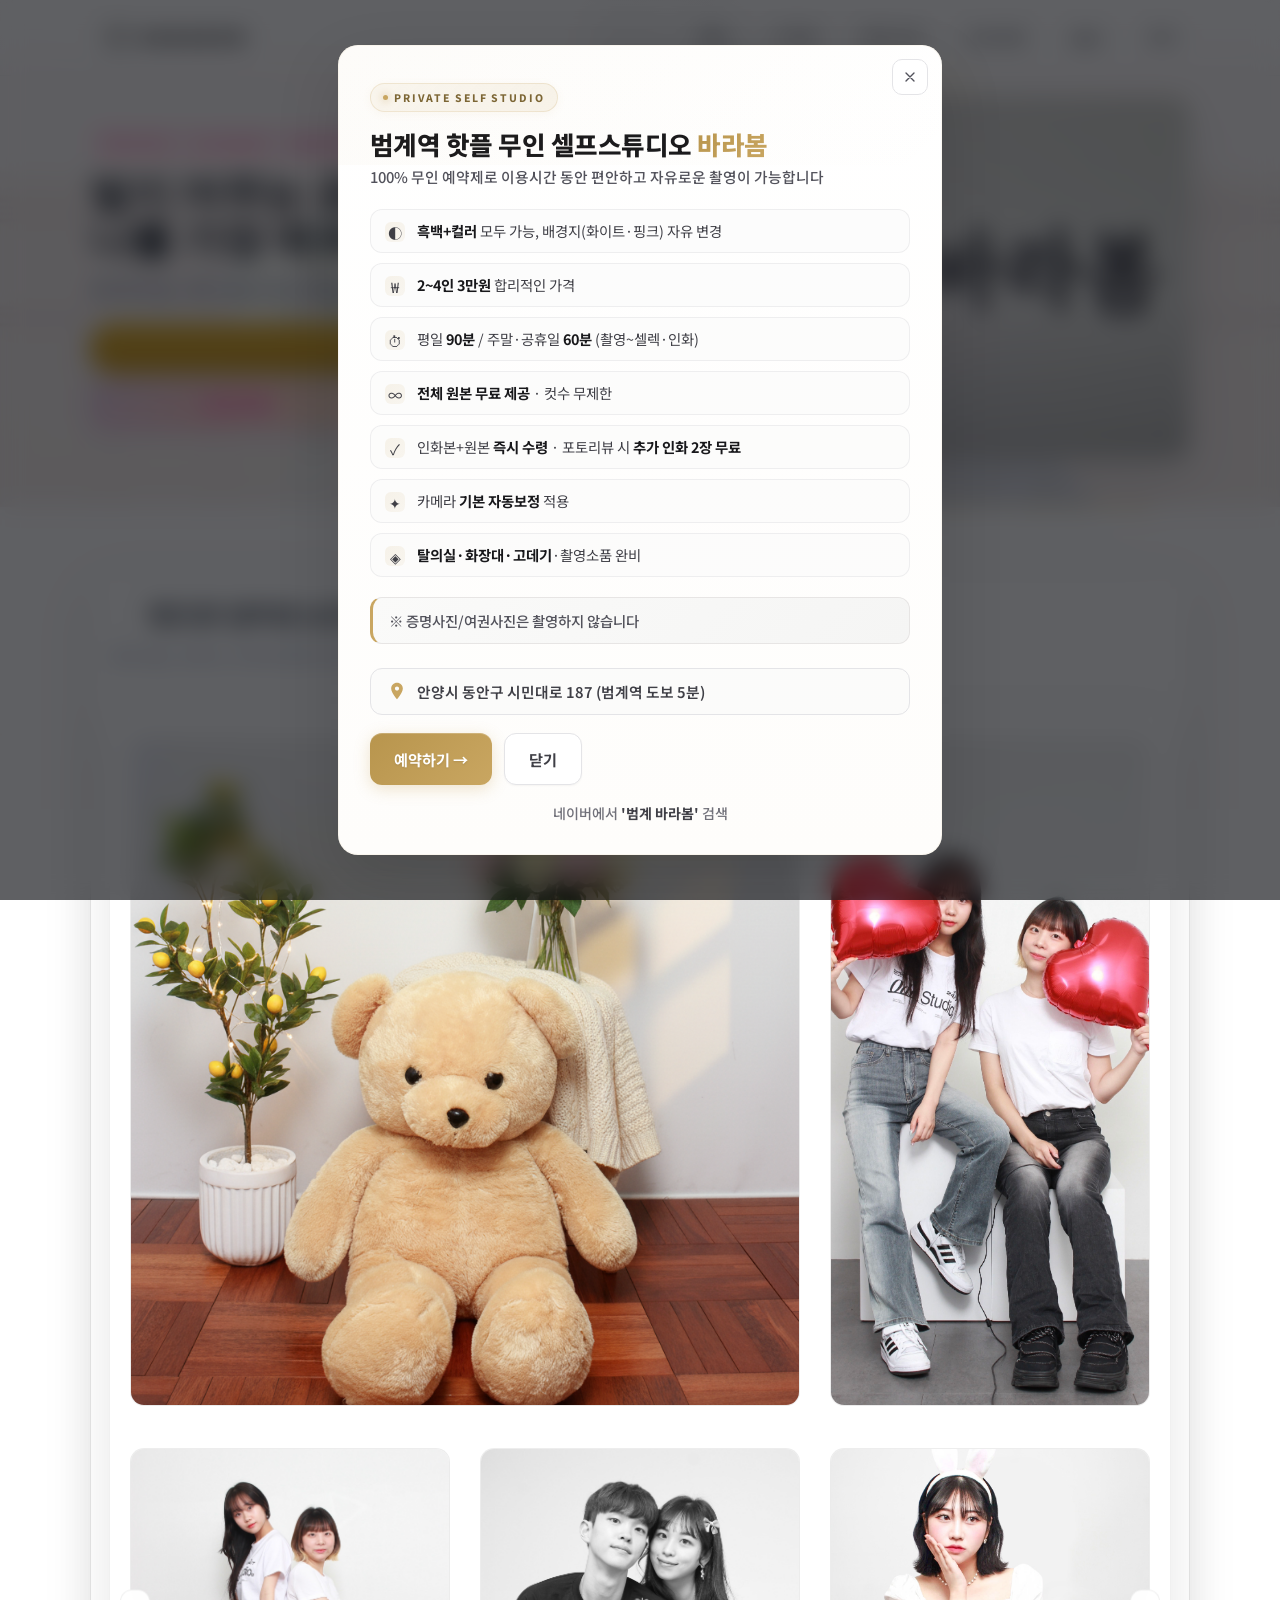
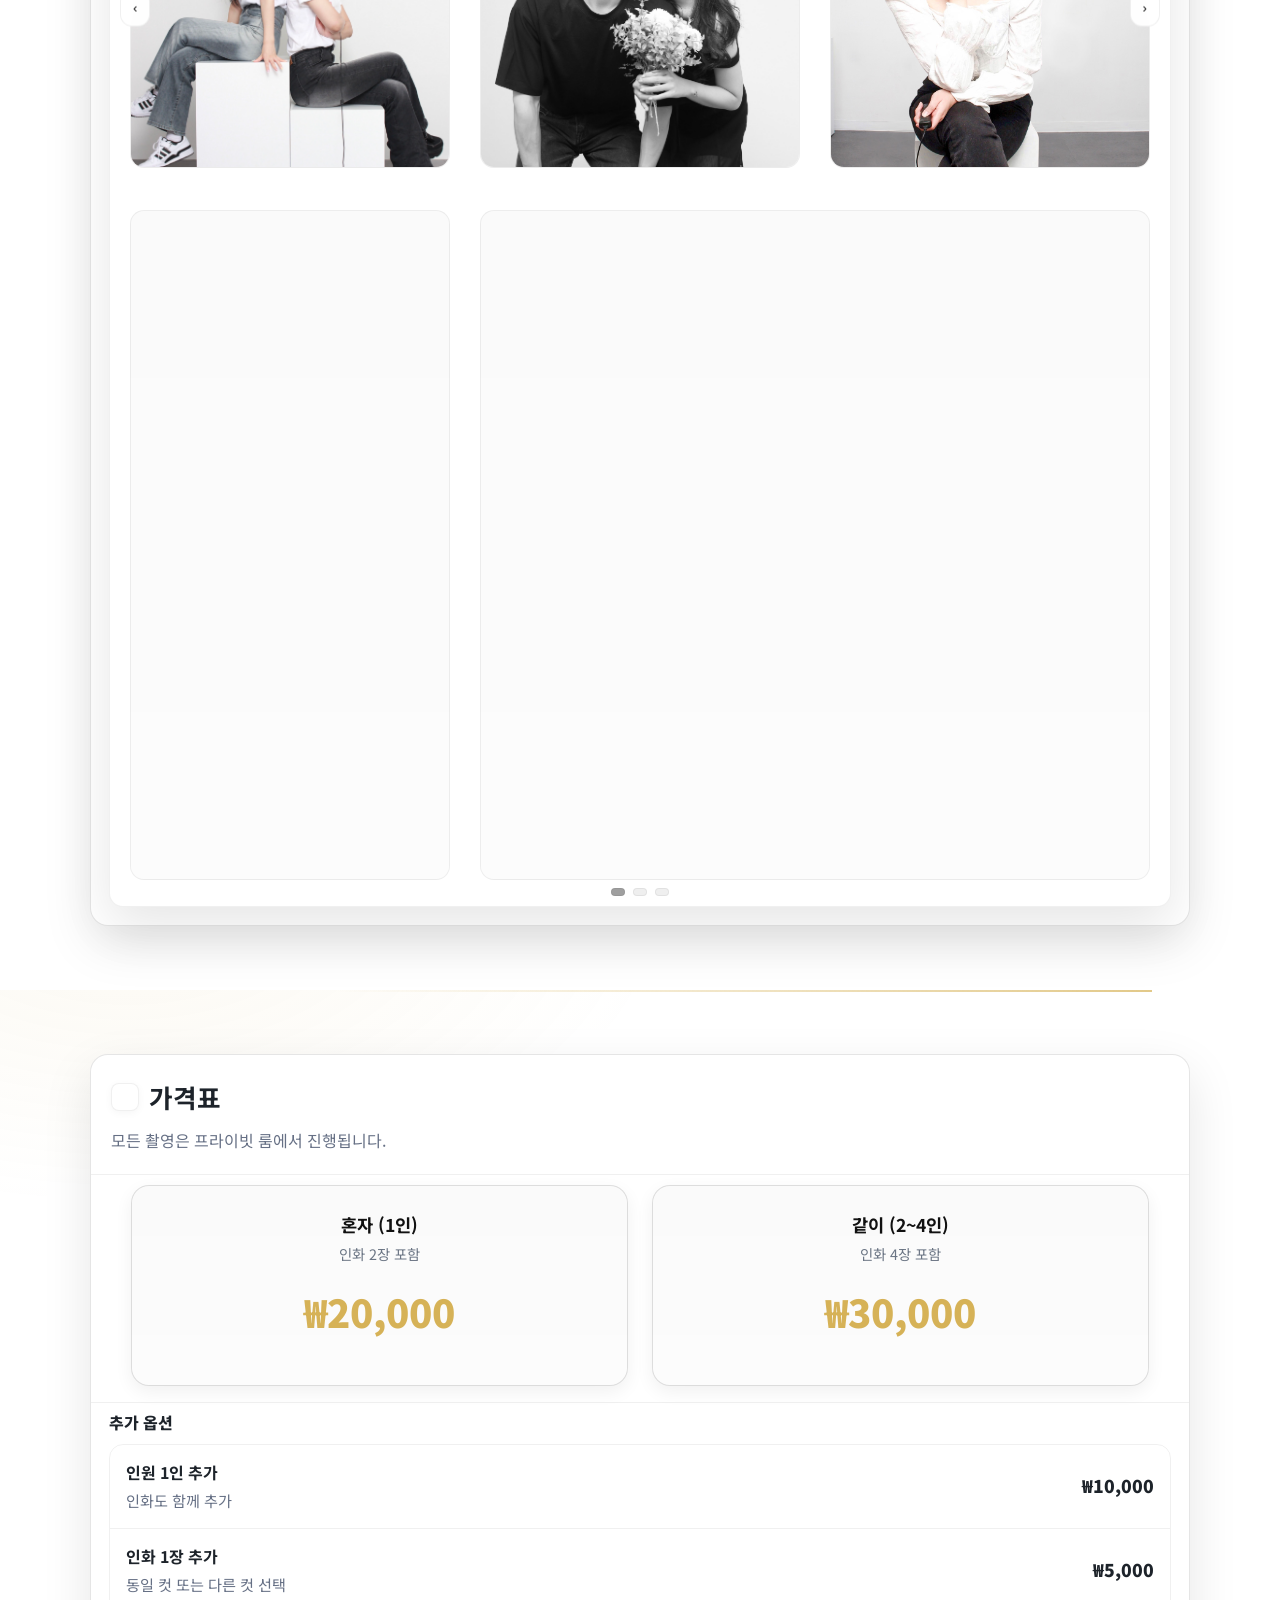
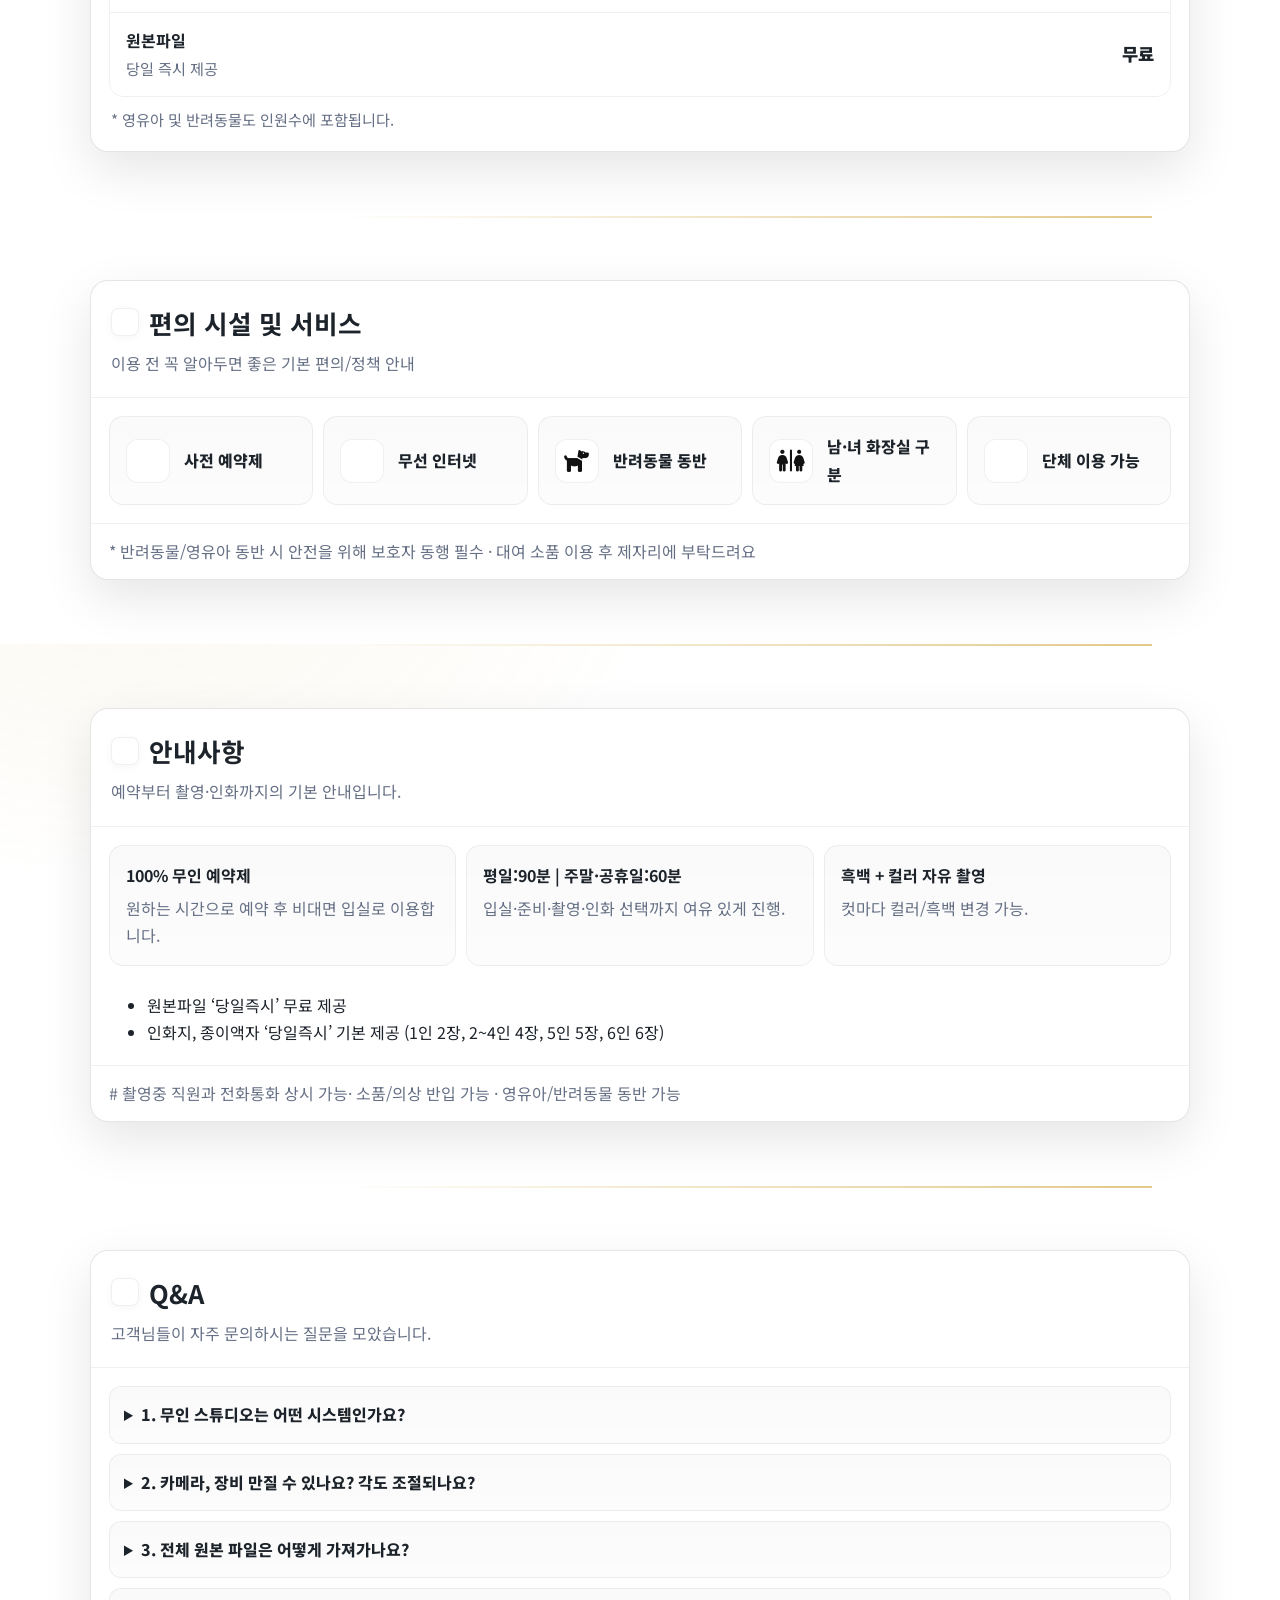
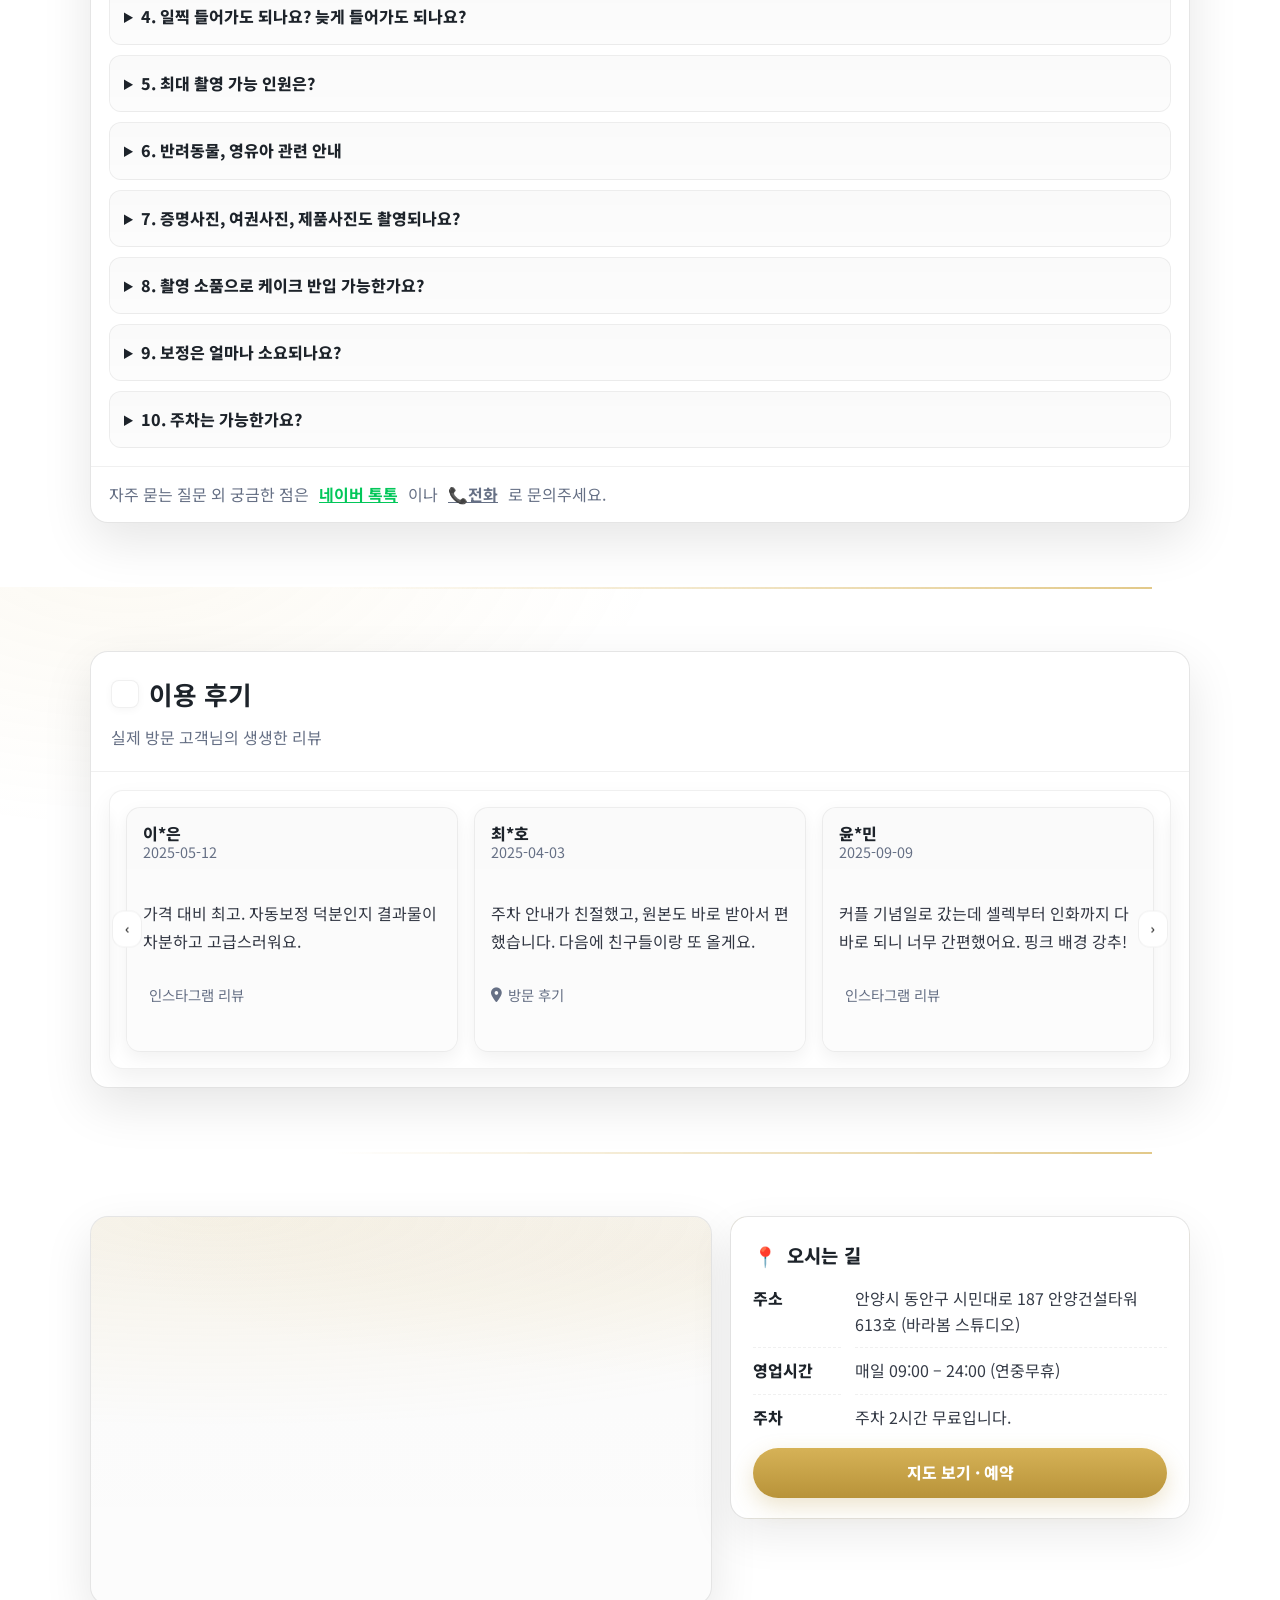
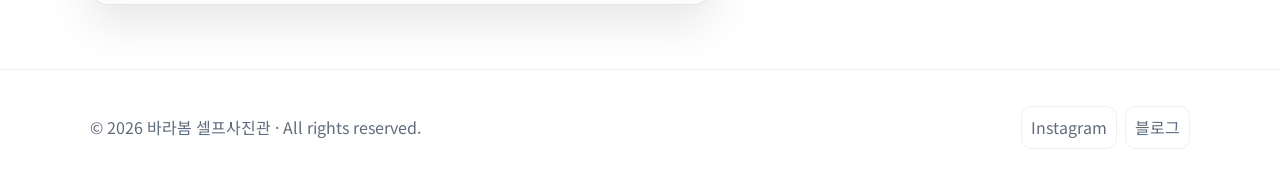
==== commit a412cbff: "Update index.html" ====
--- a/index.html
+++ b/index.html
@@ -2136,12 +2136,12 @@
                 자주 묻는 질문 외 궁금한 점은 
 			    <a href="https://talk.naver.com/ct/w404o3?frm=pblog&resizeTo=1920%2C1160nidref%3Dhttps%3A%2F%2Fblog.naver.com%2FPostList.naver%3FblogId%3Dbarabom-studio%26widgetTypeCall%3Dtrue%26parentCategoryNo%3D1%26topReferer%3Dhttps%253A%252F%252Fpcmap.place.naver.com%252Fplace%252F1982834426%252Fhome%253Fentry%253Dplt%2526from%253Dmap%2526fromPanelNum%253D1%2526additionalHeight%253D76%2526timestamp%253D202511072235%2526locale%253Dko%2526svcName%253Dmap_pcv5%26trackingCode%3Dnaver_place%26directAccess%3Dtrue" 
 			       target="_blank" 
-			       style="color:#03c75a; text-decoration:underline;">
+			       style="color:#03c75a; text-decoration:underline; font-weight:bold;">
 			       네이버 톡톡
 			    </a>
 			    이나 
-			    <a href="tel:050713595485" style="color:inherit; text-decoration:underline;">
-			        전화
+			    <a href="tel:050713595485" style="color:inherit; text-decoration:underline; font-weight:bold;">
+			        📞전화
 			    </a>
 			    로 문의주세요.
             </div>
@@ -2998,3 +2998,4 @@
 
 
 
+
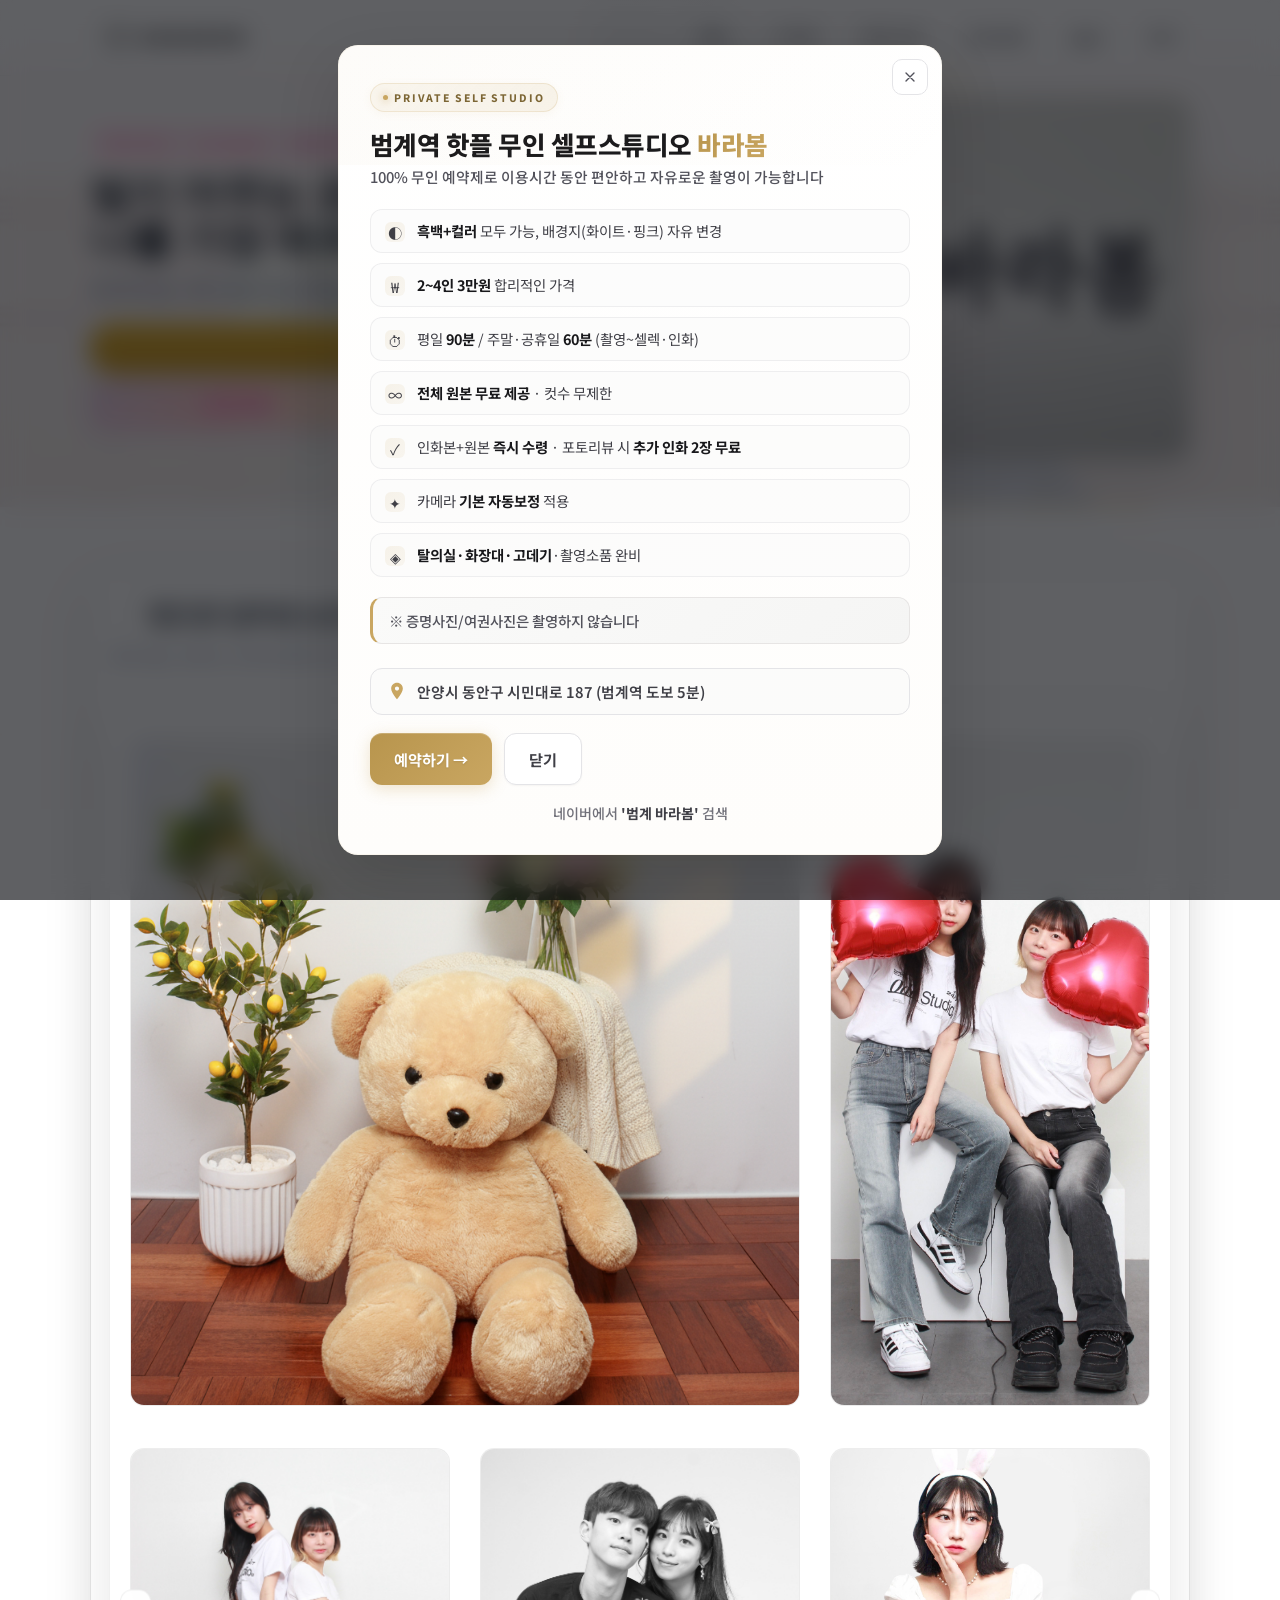
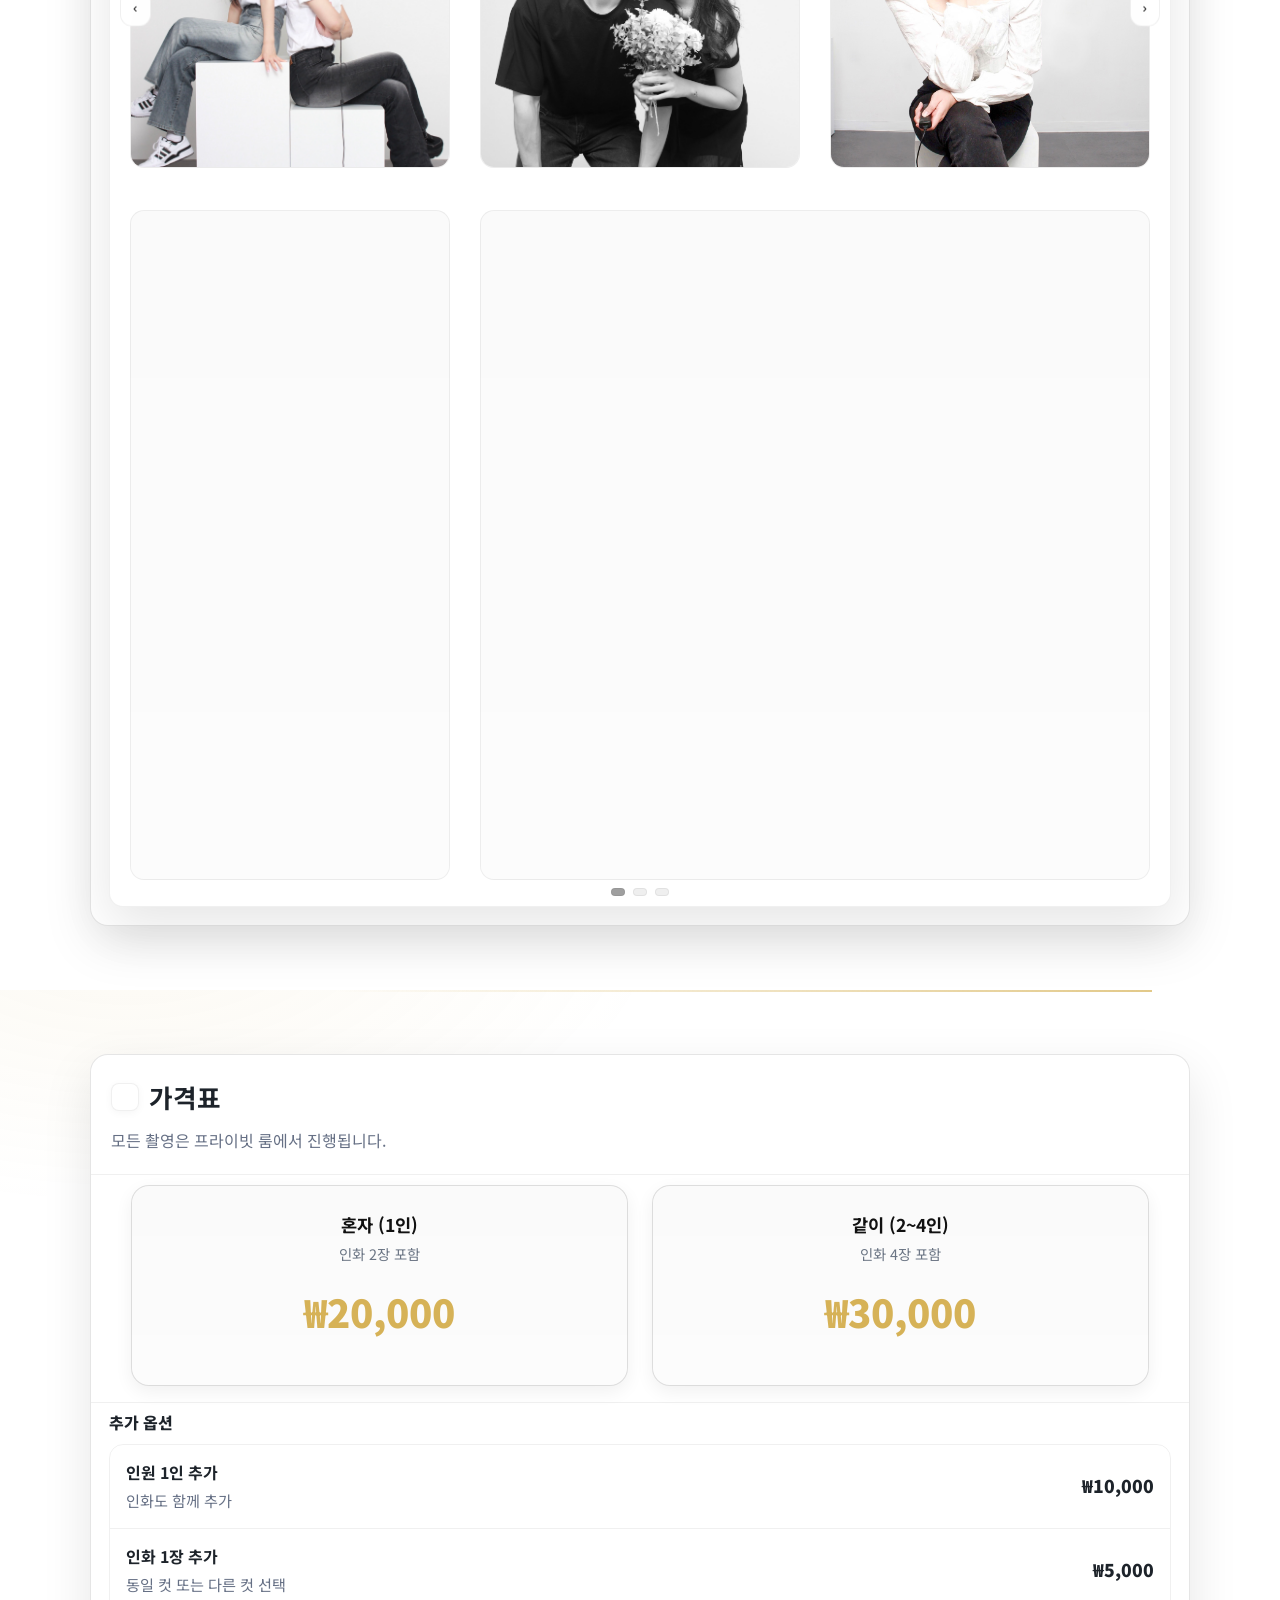
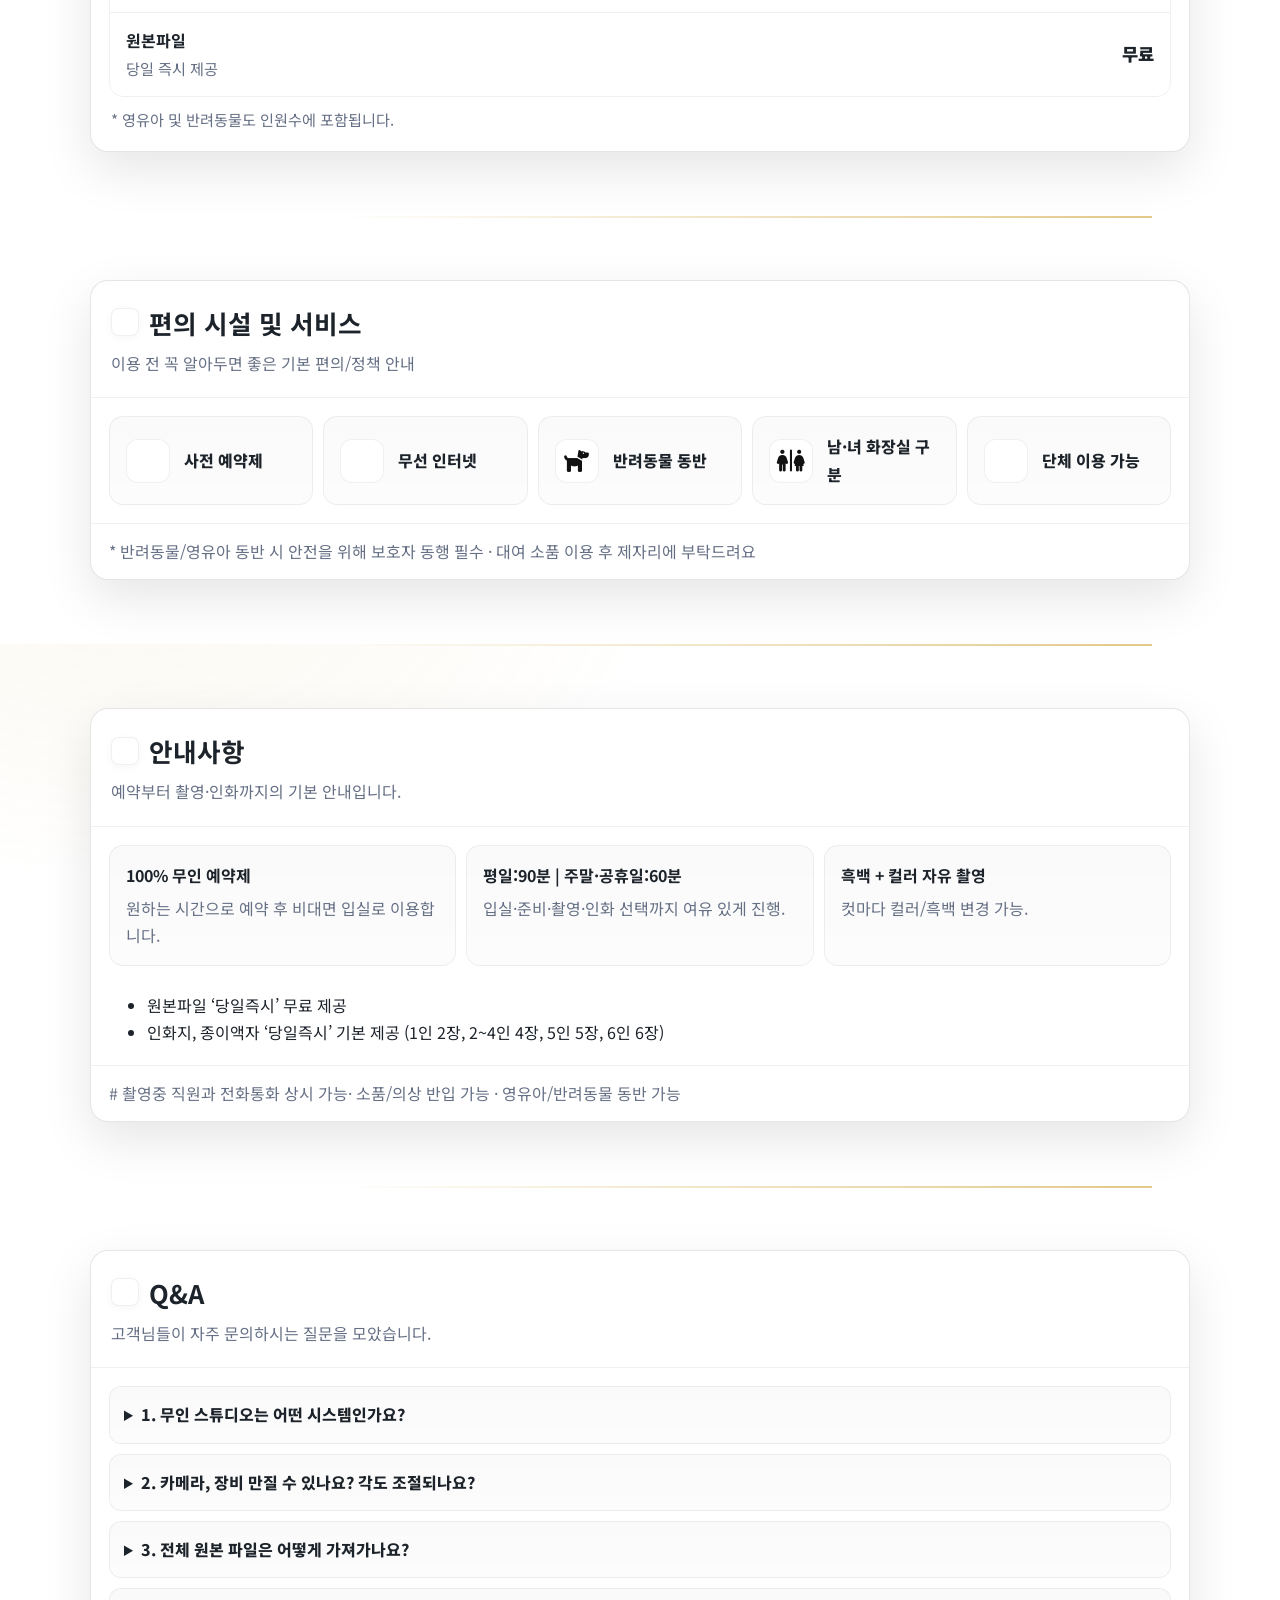
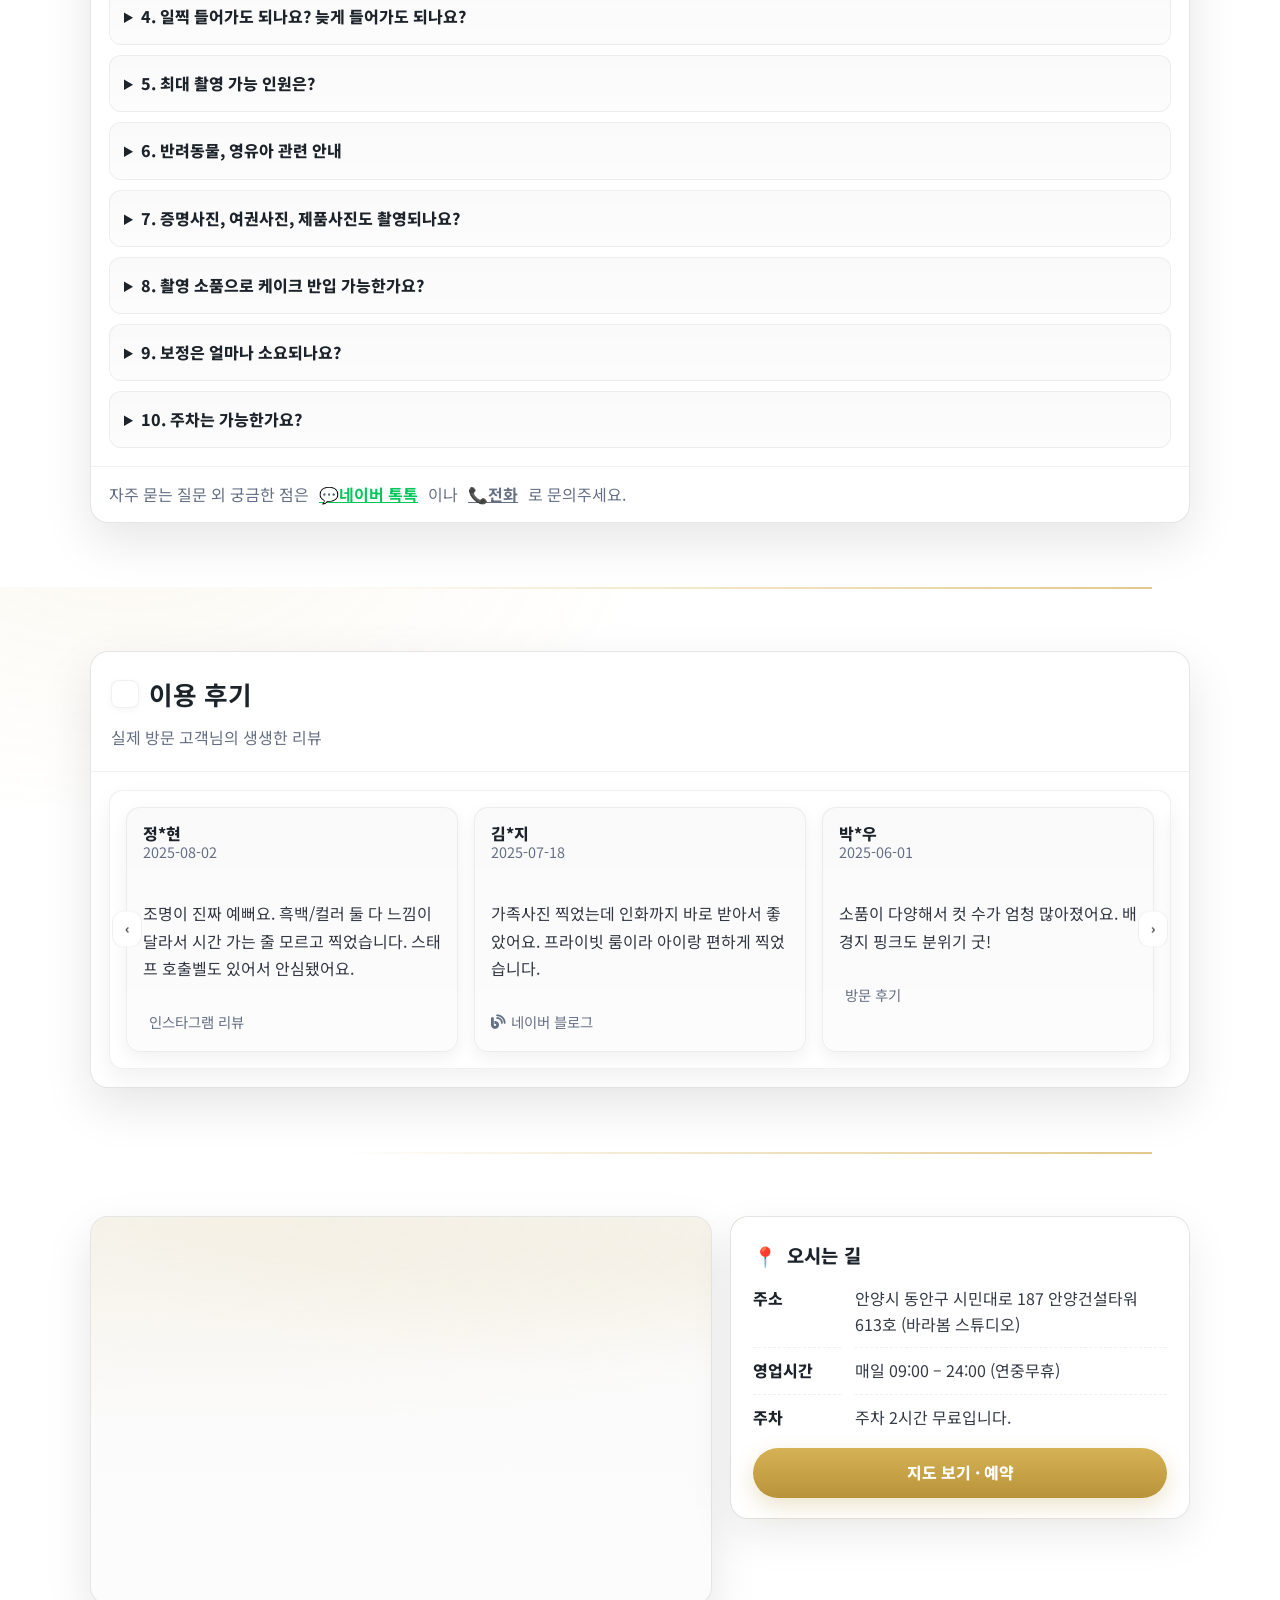
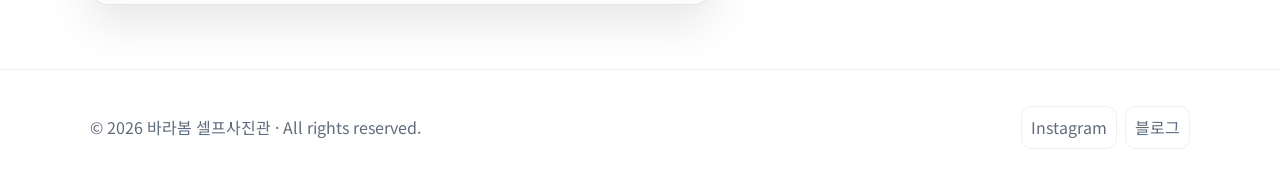
==== commit 85b91cd6: "Update index.html" ====
--- a/index.html
+++ b/index.html
@@ -2137,7 +2137,7 @@
 			    <a href="https://talk.naver.com/ct/w404o3?frm=pblog&resizeTo=1920%2C1160nidref%3Dhttps%3A%2F%2Fblog.naver.com%2FPostList.naver%3FblogId%3Dbarabom-studio%26widgetTypeCall%3Dtrue%26parentCategoryNo%3D1%26topReferer%3Dhttps%253A%252F%252Fpcmap.place.naver.com%252Fplace%252F1982834426%252Fhome%253Fentry%253Dplt%2526from%253Dmap%2526fromPanelNum%253D1%2526additionalHeight%253D76%2526timestamp%253D202511072235%2526locale%253Dko%2526svcName%253Dmap_pcv5%26trackingCode%3Dnaver_place%26directAccess%3Dtrue" 
 			       target="_blank" 
 			       style="color:#03c75a; text-decoration:underline; font-weight:bold;">
-			       네이버 톡톡
+			       💬네이버 톡톡
 			    </a>
 			    이나 
 			    <a href="tel:050713595485" style="color:inherit; text-decoration:underline; font-weight:bold;">
@@ -2999,3 +2999,4 @@
 
 
 
+
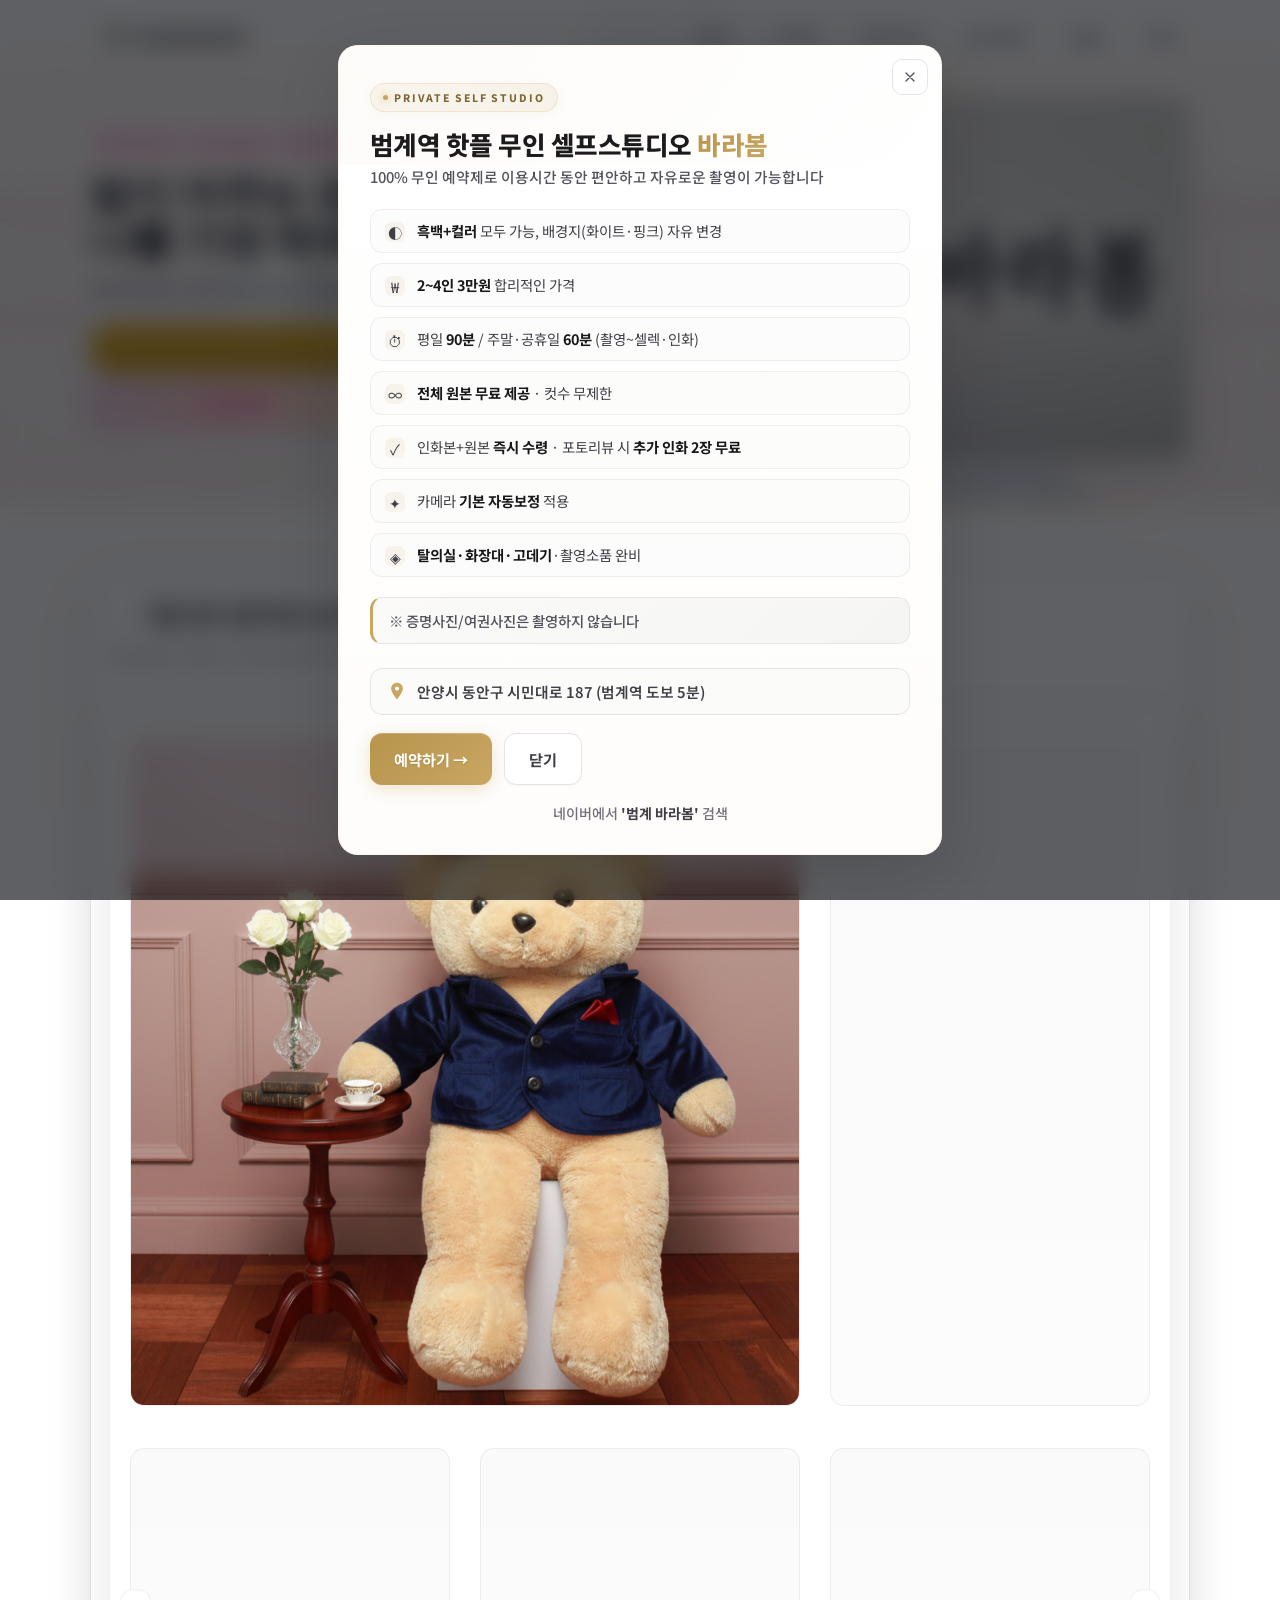
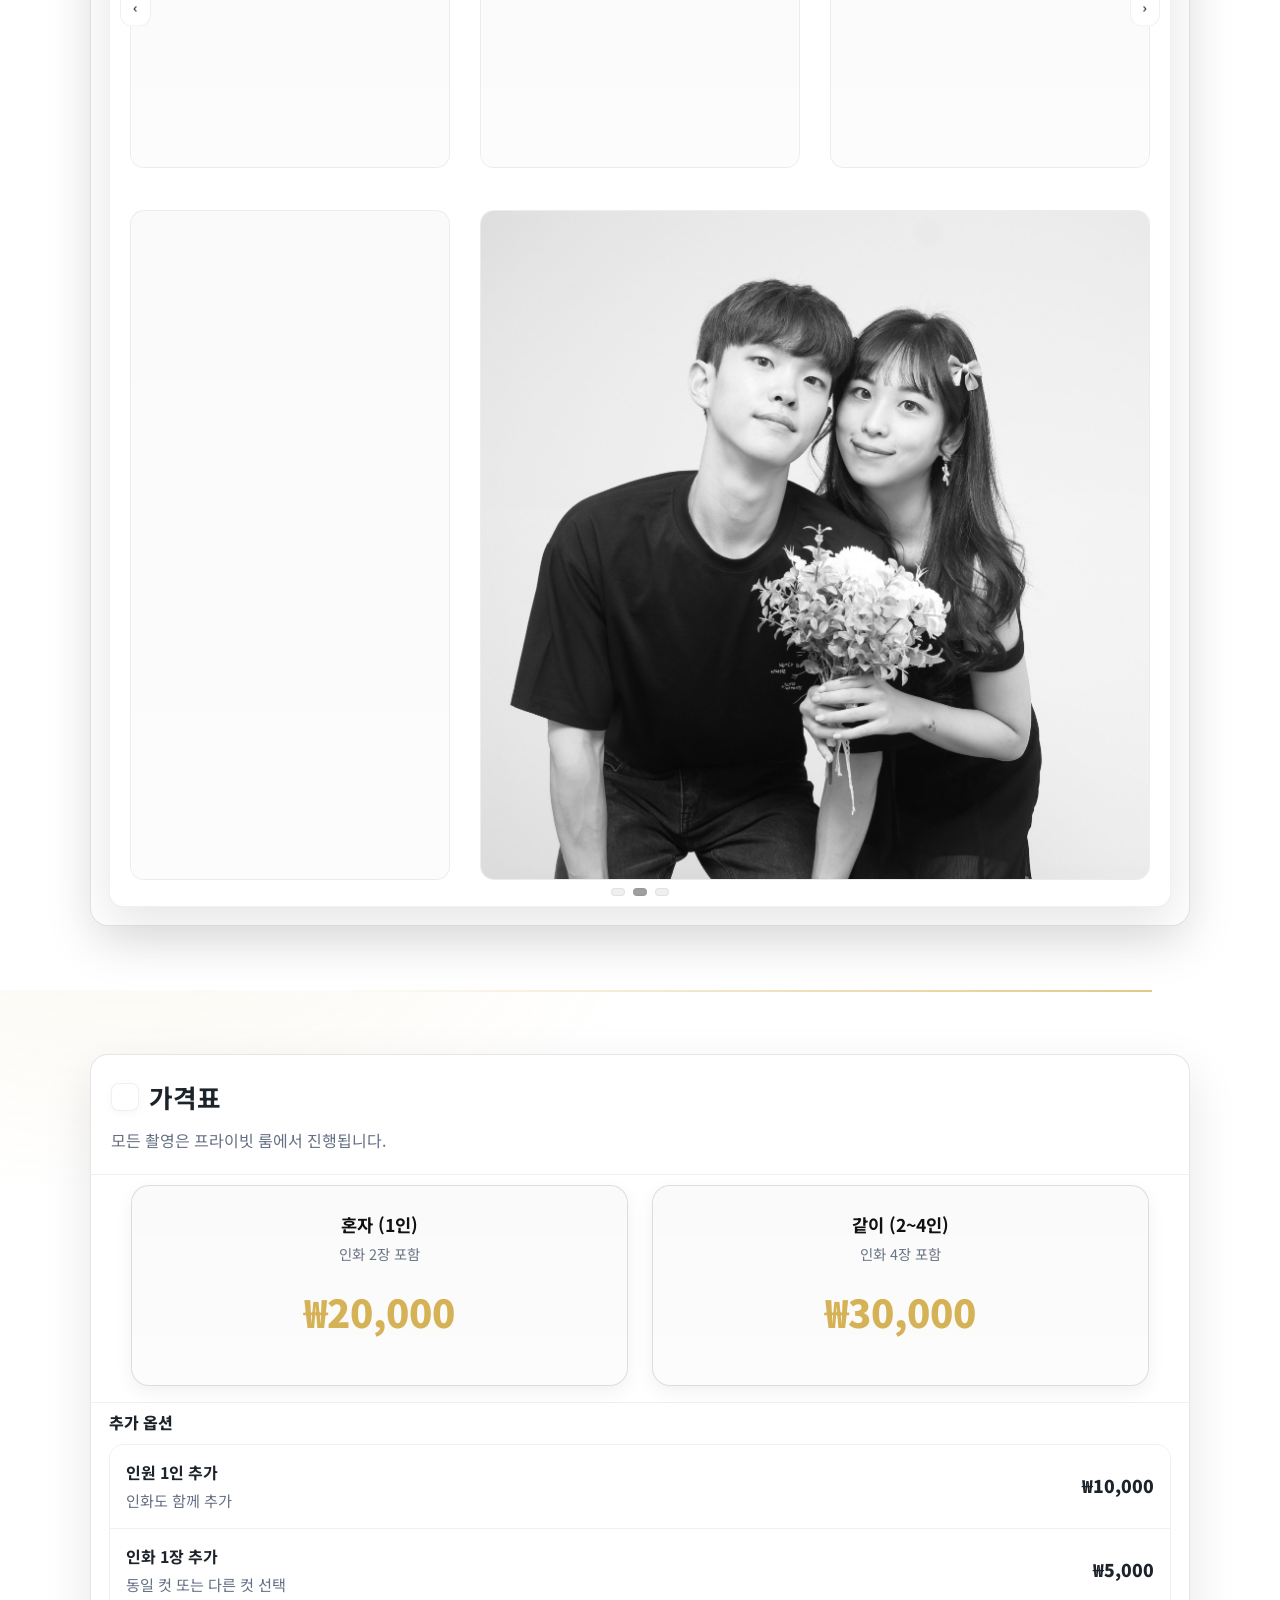
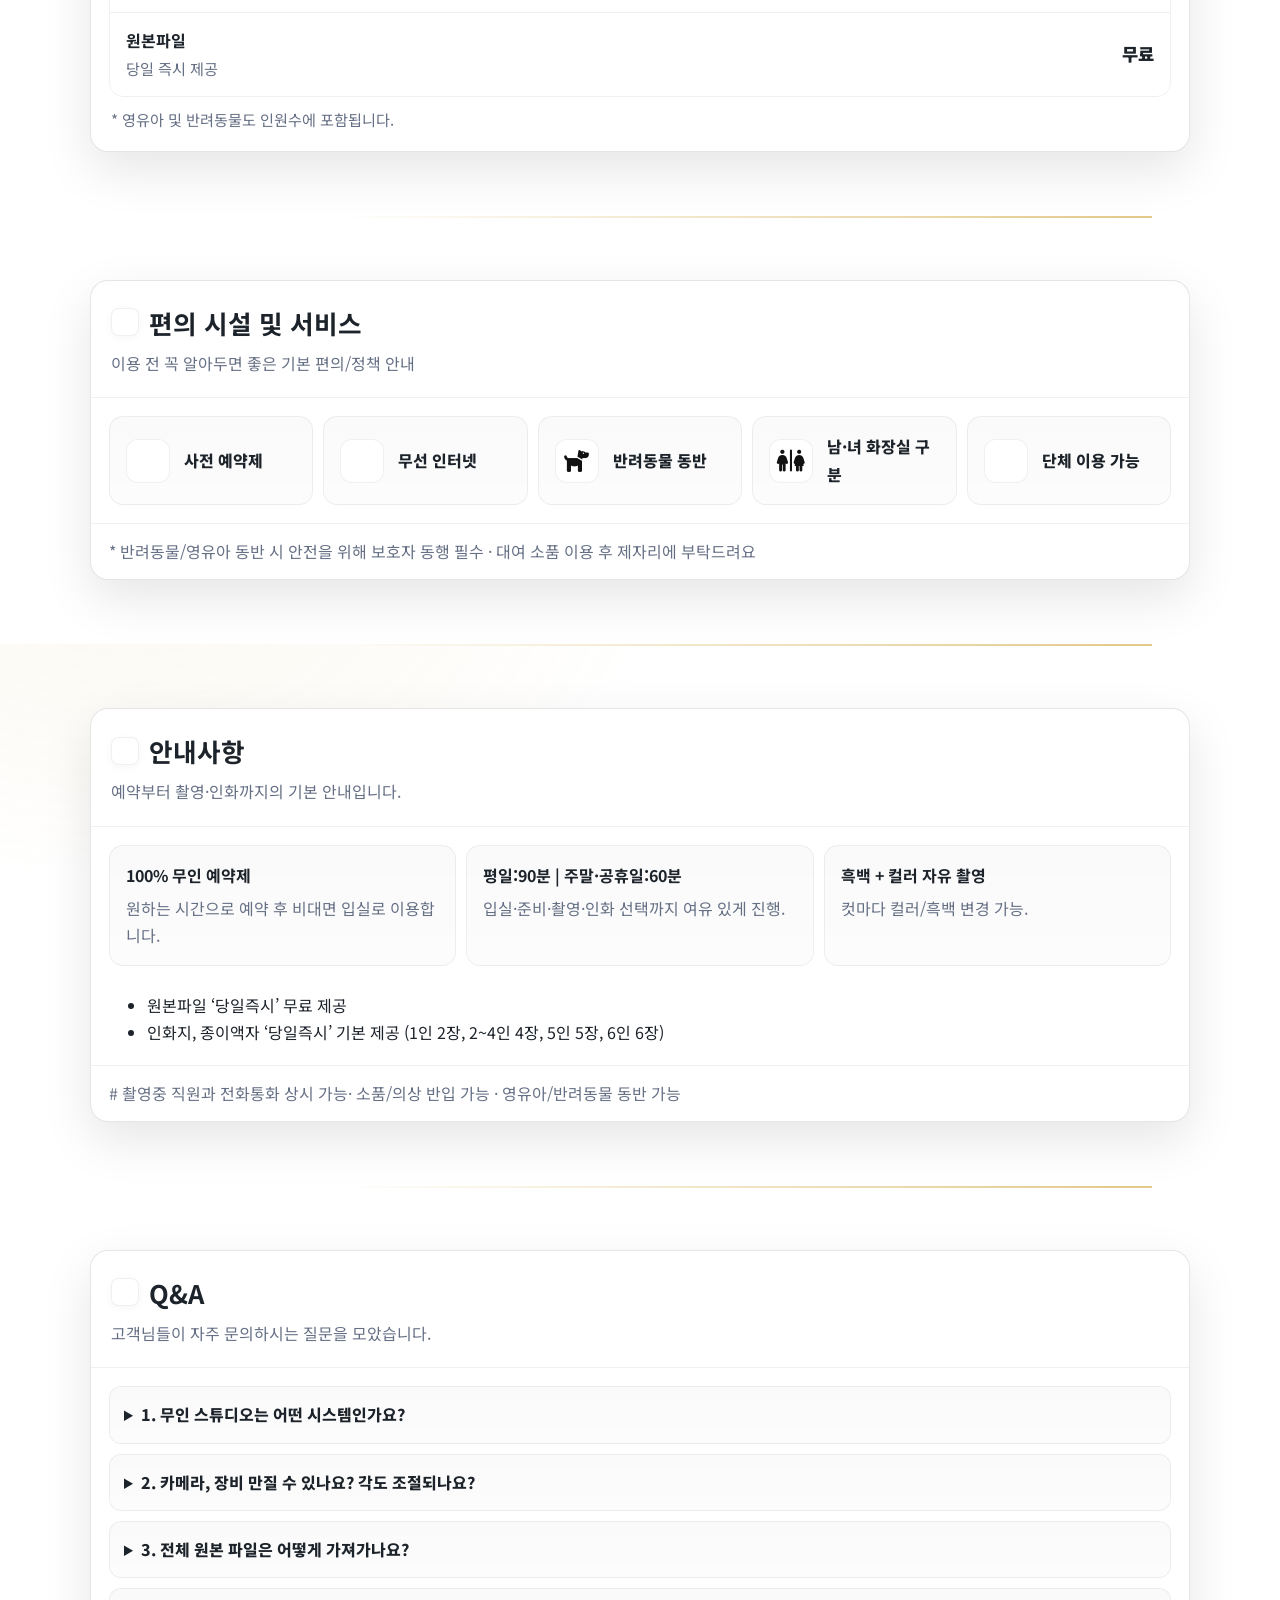
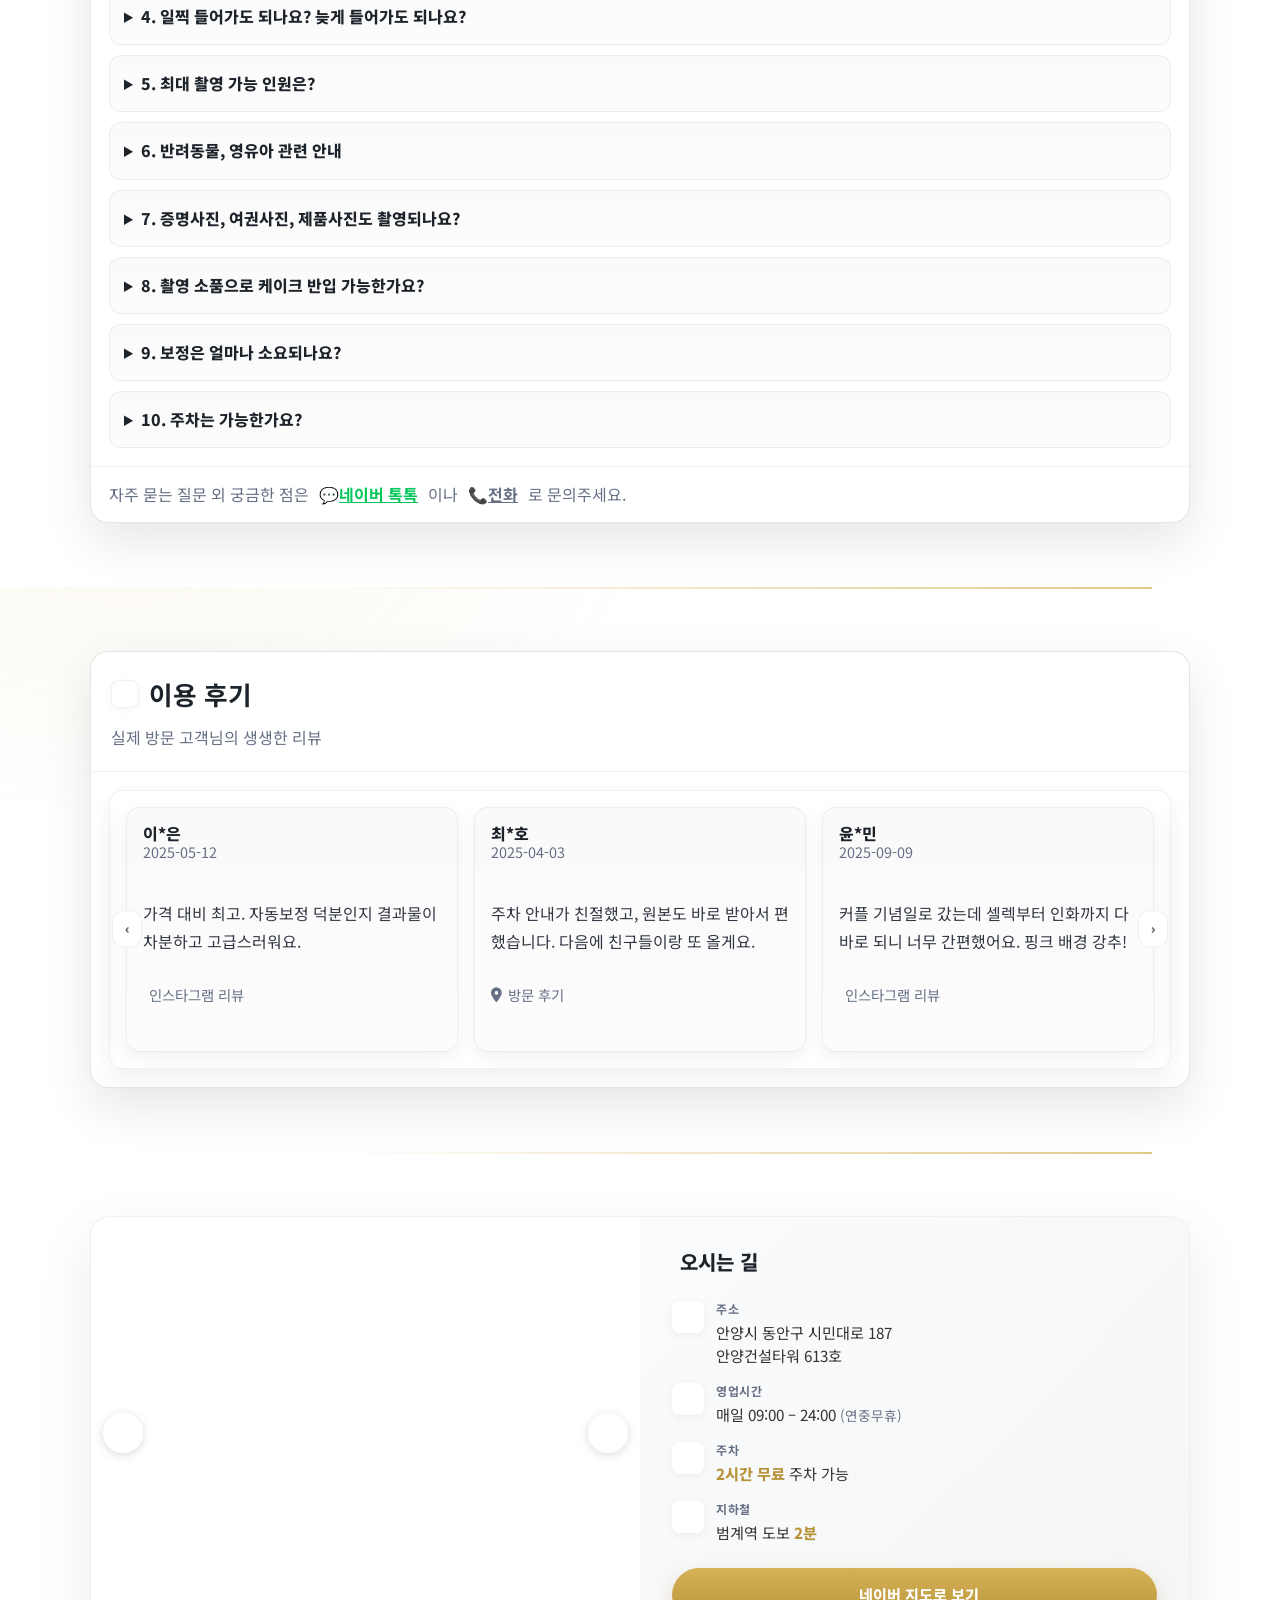
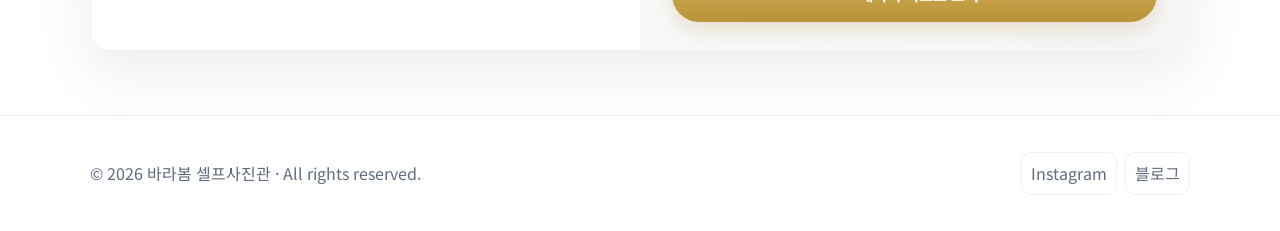
==== commit 64bec9ee: "Update index.html" ====
--- a/index.html
+++ b/index.html
@@ -1,3002 +1,3272 @@
-<!doctype html>
-<html lang="ko">
-<head>
-	
-<meta charset="utf-8" />
-<meta name="viewport" content="width=device-width, initial-scale=1" />
-
-<!-- Google Search Console 소유권 메타(그대로 유지) -->
-<meta name="google-site-verification" content="pIhBwRcHXApbMp71yU7wo7u6xGiIueNQuev55azt9vw" />
-
-<!-- NAVER 서치어드바이저 소유권 확인용 -->
-<meta name="naver-site-verification" content="e64af32472d1d9c6e0cebe95e944747cb38c3122" />
-
-<title>범계 바라봄 셀프사진관 | Private Self-Photo Studio</title>
-
-<!-- 파비콘 -->
-<link rel="icon" type="image/jpeg" href="assets/images/logo.jpg" />
-
-<!-- ✅ 정규 URL 지정: GitHub Pages 실제 주소 -->
-<link rel="canonical" href="https://lawcombo.github.io/barabom/" />
-
-<!-- SEO -->
-<meta name="description" content="프라이빗한 공간에서 더 고급스럽게, 바라봄 셀프사진관. 범계역 도보 2분 거리, 합리적인 가격의 셀프·커플·우정·프로필 촬영 전문 스튜디오.">
-<meta name="keywords" content="범계 바라봄, 범계 셀프사진관, 바라봄 스튜디오, 안양 셀프사진관, 범계 사진관, 커플사진, 우정사진, 프로필사진, 프라이빗 셀프스튜디오, barabom, barabom studio">
-<meta name="robots" content="index, follow">
-
-<!-- iOS 전화 자동링크 방지 -->
-<meta name="format-detection" content="telephone=no" />
-
-<!-- Open Graph (SNS 공유) -->
-<!-- ✅ 실제 배포 주소로 수정 -->
-<meta property="og:url" content="https://lawcombo.github.io/barabom/" />
-<meta property="og:title" content="범계 바라봄 셀프사진관 | Private Self-Photo Studio" />
-<meta property="og:description" content="범계 프라이빗·세련된 무드의 셀프스튜디오, 바라봄. 커플/우정/프로필 촬영 전문." />
-<meta property="og:type" content="website" />
-<meta property="og:locale" content="ko_KR" />
-<!-- ✅ 절대경로 이미지 유지(이 경로에 실제 파일이 있어야 함) -->
-<meta property="og:image" content="https://lawcombo.github.io/barabom/assets/images/logo.jpg" />
-
-<meta name="robots" content="index, follow, max-image-preview:large" />
-<meta name="googlebot" content="index, follow, max-image-preview:large" />
-
-<!-- 
-  <meta name="description" content="프라이빗한 공간에서 더 고급스럽게, 바라봄 셀프사진관. 합리적인 가격의 셀프/커플/우정/프로필 촬영." />
-<meta name="format-detection" content="telephone=no" />
-  <meta property="og:url" content="https://barabom-studio.co.kr" />
-  <meta property="og:title" content="범계 바라봄 셀프사진관" />
-  <meta property="og:description" content="범계 프라이빗·세련된 무드의 셀프 스튜디오" />
-  <meta property="og:type" content="website" />
-  <meta property="og:locale" content="ko_KR" />
--->
-	
-  <link rel="preconnect" href="https://fonts.googleapis.com">
-  <link rel="preconnect" href="https://fonts.gstatic.com" crossorigin>
-  <link href="https://fonts.googleapis.com/css2?family=Pretendard:wght@300;400;500;600;700;800;900&family=Noto+Sans+KR:wght@300;400;500;700;900&display=swap" rel="stylesheet">
-  <!-- Remix Icon -->
-  <link href="https://cdn.jsdelivr.net/npm/remixicon@4.2.0/fonts/remixicon.css" rel="stylesheet" />
-  <!-- Font Awesome 6 Free -->
-  <link rel="stylesheet" href="https://cdnjs.cloudflare.com/ajax/libs/font-awesome/6.5.2/css/all.min.css" referrerpolicy="no-referrer" />
-  <link rel="stylesheet" href="https://spoqa.github.io/spoqa-han-sans/css/SpoqaHanSansNeo.css">
-
-  <style>
-    :root {
-        /* 화이트 톤 */
-        --bg: #f7f8fb;
-        --panel: #ffffff;
-        --text: #1d232a;
-        --muted: #667085;
-        --line: rgba(0, 0, 0, .10);
-        --line-soft: rgba(0, 0, 0, .06);
-        --gold: #d6b257;
-        /* 밝은 골드 */
-        --gold-deep: #b89339;
-        /* 그라데이션 하단 */
-        --radius: 18px;
-        --shadow: 0 18px 50px rgba(0, 0, 0, .10);
-        --hdrH: 66px;
-    }
-
-    main[id],
-    section[id],
-    [id]:target {
-        scroll-margin-top: calc(var(--hdrH) + 8px);
-    }
-
-    * {
-        box-sizing: border-box
-    }
-
-    html {
-        scroll-behavior: smooth
-    }
-
-    body {
-        margin: 0;
-        color: var(--text);
-        font-family: "Pretendard", "Noto Sans KR", system-ui, Segoe UI, Roboto, Helvetica, Arial, sans-serif;
-        background: radial-gradient(900px 500px at 10% -10%, rgba(214, 178, 87, .08), transparent 60%), var(--bg);
-        line-height: 1.7;
-        -webkit-tap-highlight-color: transparent;
-    }
-
-    a {
-        color: inherit;
-        text-decoration: none
-    }
-
-    img {
-        max-width: 100%;
-        display: block;
-        height: auto;
-        user-select: none;
-        -webkit-user-drag: none
-    }
-
-    /* 공통 섹션을 화이트로 통일 */
-    header,
-    section,
-    footer {
-        background: var(--panel)
-    }
-
-    section {
-        padding: 64px 0
-    }
-
-    @media (max-width:560px) {
-        section {
-            padding: 48px 0
-        }
-
-        /* 모바일에서 스크롤 길이 축소 */
-    }
-
-    /* 전역 패널을 '살짝 투명'으로 바꿈 */
-    :root {
-        --panel: color-mix(in srgb, #ffffff 94%, transparent);
-    }
-
-    /* 혹시 body/html에 배경이 있으면 투명으로 */
-    html,
-    body {
-        background: transparent !important;
-    }
-
-    /* 상단 고정 */
-    /*
-      html, body {
-        height: 100%;
-        overflow: hidden;
-      }
-
-      body {
-        position: fixed;
-        width: 100%;
-        height: 100%;
-        overflow-y: auto;
-        -webkit-overflow-scrolling: touch;
-      }
-    */
-
-    /* Header */
-    .hdr {
-        position: sticky;
-        top: 0;
-        z-index: 60;
-        border-bottom: 1px solid var(--line-soft);
-        background: linear-gradient(180deg, rgba(255, 255, 255, .9), rgba(255, 255, 255, .7) 70%, rgba(255, 255, 255, 0));
-        backdrop-filter: saturate(140%) blur(10px);
-    }
-
-    .container {
-        width: min(1100px, 92vw);
-        margin: 0 auto
-    }
-
-    .nav {
-        display: flex;
-        align-items: center;
-        justify-content: space-between;
-        padding: 14px 0
-    }
-
-    .brand {
-        display: flex;
-        align-items: center;
-        gap: 10px
-    }
-
-    /* 로고 마크 */
-    .mark {
-        width: 28px;
-        height: 28px;
-        border-radius: 8px;
-        border: 1px solid var(--line-soft);
-        box-shadow: 0 2px 8px rgba(0, 0, 0, .06);
-        object-fit: cover;
-        display: block;
-        background: #fff;
-    }
-
-    .brand h1 {
-        margin: 0;
-        font-size: 1.05rem;
-        letter-spacing: .18em;
-        font-weight: 900;
-        color: #111
-    }
-
-    .brand small {
-        display: block;
-        color: var(--muted);
-        letter-spacing: .2em;
-        margin-top: 2px
-    }
-
-    .nav ul {
-        display: flex;
-        gap: 18px;
-        align-items: center;
-        margin: 0;
-        padding: 0;
-        list-style: none
-    }
-
-    .nav a {
-        padding: 8px 12px;
-        border-radius: 999px;
-        border: 1px solid transparent
-    }
-
-    .nav a:hover {
-        border-color: var(--line-soft);
-        background: rgba(0, 0, 0, .04)
-    }
-
-    .btn {
-        display: inline-flex;
-        align-items: center;
-        justify-content: center;
-        gap: .6rem;
-        padding: 11px 16px;
-        border-radius: 999px;
-        font-weight: 800;
-        transition: .2s ease
-    }
-
-    .btn-ghost {
-        border: 1px solid var(--line-soft);
-        color: var(--text);
-        background: transparent
-    }
-
-    .btn-ghost:hover {
-        transform: translateY(-1px);
-        box-shadow: 0 6px 16px rgba(0, 0, 0, .06)
-    }
-
-    .btn-primary {
-        color: white;
-        ;
-        background: linear-gradient(180deg, var(--gold), var(--gold-deep));
-        border: 0;
-        box-shadow: 0 8px 22px rgba(184, 147, 57, .25)
-    }
-
-    .btn-primary:hover {
-        filter: brightness(1.05);
-        transform: translateY(-1px)
-    }
-
-    .menu-toggle {
-        display: none
-    }
-
-    @media (max-width: 860px) {
-        .nav ul {
-            display: none
-        }
-
-        .menu-toggle {
-            display: inline-flex;
-            align-items: center;
-            gap: .5rem;
-            border: 1px solid var(--line-soft);
-            padding: 8px 12px;
-            border-radius: 12px;
-            color: var(--muted)
-        }
-
-        .menu-open .nav ul {
-            display: flex;
-            position: absolute;
-            left: 4vw;
-            right: 4vw;
-            top: 66px;
-            flex-direction: column;
-            background: var(--panel);
-            border: 1px solid var(--line-soft);
-            border-radius: 16px;
-            padding: 10px
-        }
-
-        .menu-open .nav a {
-            width: 100%
-        }
-    }
-
-    /* Hero */
-    /*
-      .hero{padding:50px 0 48px}
-    */
-    .hero {
-        padding: 20px 0 48px
-    }
-
-    .grid-hero {
-        display: grid;
-        grid-template-columns: 1.2fr 1fr;
-        gap: 36px;
-        align-items: center
-    }
-
-    .kicker {
-        display: inline-block;
-        font-weight: 700;
-        color: #5d7db5;
-        letter-spacing: .18em;
-        font-size: .9rem;
-        margin-bottom: 8px
-    }
-
-    .headline {
-        font-size: clamp(1.9rem, 3.2vw, 3rem);
-        line-height: 1.15;
-        margin: 0 0 12px;
-        font-weight: 900
-    }
-
-    .sub {
-        color: var(--muted);
-        margin: 0 0 20px
-    }
-
-    .hero-cta {
-        display: flex;
-        gap: 10px;
-        flex-wrap: wrap
-    }
-
-    .hero-media {
-        position: relative;
-        border-radius: 18px;
-        overflow: hidden;
-        border: 1px solid var(--line-soft);
-        box-shadow: var(--shadow);
-        background: var(--panel)
-    }
-
-    .hero-media img {
-        aspect-ratio: 4/3;
-        object-fit: cover
-    }
-
-    .gloss {
-        position: absolute;
-        inset: auto 0 0 0;
-        height: 44%;
-        background: linear-gradient(0deg, rgba(0, 0, 0, .18), rgba(0, 0, 0, 0));
-    }
-
-    .tag {
-        position: absolute;
-        left: 12px;
-        bottom: 10px;
-        background: rgba(255, 255, 255, .8);
-        backdrop-filter: blur(4px);
-        padding: 5px 9px;
-        border-radius: 10px;
-        border: 1px solid var(--line-soft);
-        font-weight: 800;
-        letter-spacing: .14em
-    }
-
-    @media (max-width: 980px) {
-        .grid-hero {
-            grid-template-columns: 1fr
-        }
-    }
-
-    .hero-sns {
-        display: flex;
-        gap: 10px;
-        margin-top: 8px
-    }
-
-    @media (max-width:480px) {
-        .hero-sns a {
-            padding: 10px 12px
-        }
-    }
-
-    .section-title {
-        font-size: 1.6rem;
-        margin: 0 0 8px;
-        display: flex;
-        align-items: center;
-        gap: 10px
-    }
-
-    .section-title .title-ico {
-        display: inline-flex;
-        align-items: center;
-        justify-content: center;
-        width: 28px;
-        height: 28px;
-        border-radius: 8px;
-        border: 1px solid var(--line-soft);
-        background: #fff;
-        box-shadow: 0 2px 8px rgba(0, 0, 0, .04)
-    }
-
-    .section-title .title-ico i {
-        font-size: 16px;
-        color: #111
-    }
-
-    .section-sub {
-        margin: 0 0 24px;
-        color: var(--muted)
-    }
-
-    /* 골드 라인 애니메이션 */
-    @keyframes sweepGlow {
-        0% {
-            background-position: 0% 50%;
-            opacity: .45
-        }
-
-        50% {
-            background-position: 100% 50%;
-            opacity: .85
-        }
-
-        100% {
-            background-position: 0% 50%;
-            opacity: .45
-        }
-    }
-
-    @media (prefers-reduced-motion: reduce) {
-
-        #gallery::before,
-        #pricing::before,
-        #guide::before,
-        #faq::before,
-        #amenities::before,
-        #location::before,
-        #reviews::before {
-            animation: none !important;
-            opacity: .5;
-        }
-    }
-
-    #gallery,
-    #pricing,
-    #guide,
-    #faq,
-    #amenities,
-    #location,
-    #reviews {
-        position: relative;
-    }
-
-    #gallery::before,
-    #pricing::before,
-    #guide::before,
-    #faq::before,
-    #amenities::before,
-    #location::before,
-    #reviews::before {
-        content: '';
-        position: absolute;
-        top: 0;
-        left: 50%;
-        transform: translateX(-50%);
-        width: 80%;
-        height: 2px;
-        background: linear-gradient(90deg, rgba(0, 0, 0, 0) 0%, rgba(214, 178, 87, 0.0) 10%, rgba(214, 178, 87, 0.7) 50%, rgba(214, 178, 87, 0.0) 90%, rgba(0, 0, 0, 0) 100%);
-        background-size: 200% 100%;
-        animation: sweepGlow 8s ease-in-out infinite;
-        pointer-events: none;
-    }
-
-    /* Gallery (이미지 섹션=화이트 유지) */
-    .gallery {
-        display: grid;
-        grid-template-columns: repeat(12, 1fr);
-        gap: 10px
-    }
-
-    .tile {
-        grid-column: span 4;
-        background: linear-gradient(180deg, rgba(0, 0, 0, .02), rgba(0, 0, 0, .01));
-        border: 1px solid var(--line-soft);
-        border-radius: 14px;
-        overflow: hidden
-    }
-
-    .tile img {
-        width: 100%;
-        height: 100%;
-        object-fit: cover;
-        aspect-ratio: 1/1
-    }
-
-    .tile.t2 {
-        grid-column: span 8
-    }
-
-    .tile.t3 img {
-        aspect-ratio: 3/4
-    }
-
-    @media (max-width: 920px) {
-        .tile {
-            grid-column: span 6
-        }
-
-        .tile.t2 {
-            grid-column: span 12
-        }
-    }
-
-    @media (max-width: 560px) {
-        .tile {
-            grid-column: span 6
-        }
-    }
-
-    /* 가격표(화이트 유지) */
-    #pricing {
-        background: radial-gradient(900px 500px at 10% -10%, rgba(214, 178, 87, .08), transparent 60%), var(--bg)
-    }
-
-    /*
-    .pricing-wrap {
-        border: 1px solid var(--line-soft);
-        border-radius: 24px;
-        background: #fff;
-        backdrop-filter: blur(4px);
-        padding: 40px;
-        box-shadow: var(--shadow);
-      }
-    */
-    .pricing-wrap {
-        border: 1px solid var(--line);
-        border-radius: 18px;
-        background: #fff;
-        box-shadow: var(--shadow);
-    }
-
-    .pricing-head {
-        padding: 20px;
-        border-bottom: 1px solid var(--line-soft);
-        display: flex;
-        justify-content: space-between;
-        gap: 12px;
-        align-items: end
-    }
-
-
-
-    .pricing-grid {
-        display: grid;
-        grid-template-columns: repeat(auto-fit, minmax(260px, 1fr));
-        gap: 24px;
-        padding: 10px 40px;
-    }
-
-    .plan {
-        background: linear-gradient(180deg, rgba(0, 0, 0, 0.02), rgba(0, 0, 0, 0.01));
-        border: 1px solid rgba(0, 0, 0, 0.12);
-        border-radius: 18px;
-        padding: 24px;
-        text-align: center;
-        box-shadow: 0 6px 18px rgba(0, 0, 0, 0.06);
-        transition: all .25s ease;
-    }
-
-    .plan:hover {
-        transform: translateY(-4px);
-        box-shadow: 0 12px 30px rgba(0, 0, 0, 0.08);
-    }
-
-    .plan .name b {
-        font-size: 1.1rem;
-        color: #111;
-    }
-
-    .plan .inc {
-        color: #6b7584;
-        font-size: .9rem;
-    }
-
-    .plan .price {
-        font-size: 2.4rem;
-        font-weight: 900;
-        color: var(--gold);
-        margin: 12px 0 16px;
-    }
-
-    /* 옵션 */
-    .options {
-        border-top: 1px solid var(--line-soft);
-        margin-top: 6px
-    }
-
-    .opt-wrap {
-        padding: 6px 18px 18px
-    }
-
-    .opt-title {
-        margin: 0 0 8px;
-        font-weight: 800
-    }
-
-    .opt-list {
-        border: 1px solid var(--line-soft);
-        border-radius: 14px;
-        overflow: hidden;
-        background: transparent
-    }
-
-    .opt-row {
-        display: grid;
-        grid-template-columns: 1fr auto;
-        gap: 10px;
-        align-items: center;
-        padding: 14px 16px;
-        border-top: 1px solid var(--line-soft)
-    }
-
-    .opt-row:first-child {
-        border-top: none
-    }
-
-    .opt-left {
-        display: flex;
-        flex-direction: column;
-        gap: 2px
-    }
-
-    .opt-label {
-        font-weight: 700
-    }
-
-    .opt-desc {
-        color: var(--muted);
-        font-size: .95rem
-    }
-
-    .opt-price {
-        font-weight: 900;
-        font-size: 1.1rem
-    }
-
-    .opt-note {
-        margin: 10px 2px 0;
-        color: var(--muted);
-        font-size: .95rem
-    }
-
-    /* 안내사항 섹션 */
-    #guide {
-        background: radial-gradient(900px 500px at 10% -10%, rgba(214, 178, 87, .08), transparent 60%), var(--bg)
-    }
-
-    .guide-wrap,
-    .faq-wrap {
-        border: 1px solid var(--line);
-        border-radius: 18px;
-        background: #fff;
-        box-shadow: var(--shadow);
-    }
-
-    .guide-head {
-        padding: 20px;
-        border-bottom: 1px solid var(--line-soft);
-        display: flex;
-        justify-content: space-between;
-        gap: 12px;
-        align-items: end
-    }
-
-    .guide-grid {
-        display: grid;
-        grid-template-columns: repeat(3, 1fr);
-        gap: 10px;
-        padding: 18px
-    }
-
-    @media (max-width:900px) {
-        .guide-grid {
-            grid-template-columns: 1fr
-        }
-    }
-
-    .step {
-        border: 1px solid var(--line-soft);
-        border-radius: 14px;
-        padding: 16px;
-        background: linear-gradient(180deg, rgba(0, 0, 0, .02), rgba(0, 0, 0, .01))
-    }
-
-    .step h4 {
-        margin: 0 0 6px
-    }
-
-    .fine {
-        color: var(--muted);
-        margin: 0
-    }
-
-    .guide-list {
-        padding: 0 0 18px
-    }
-
-    .guide-list ul {
-        margin: 8px 0 0 1em
-    }
-
-    .guide-foot {
-        border-top: 1px solid var(--line-soft);
-        padding: 14px 18px;
-        color: var(--muted);
-        display: flex;
-        gap: 10px;
-        flex-wrap: wrap
-    }
-
-    /* 편의 시설 */
-    #amenities {
-        background: var(--panel)
-    }
-
-    .amen-wrap {
-        border: 1px solid var(--line);
-        border-radius: 18px;
-        background: #fff;
-        box-shadow: var(--shadow);
-    }
-
-    .amen-head {
-        padding: 20px;
-        border-bottom: 1px solid var(--line-soft);
-        display: flex;
-        justify-content: space-between;
-        gap: 12px;
-        align-items: end
-    }
-
-    .amen-grid {
-        display: grid;
-        grid-template-columns: repeat(5, 1fr);
-        gap: 10px;
-        padding: 18px
-    }
-
-    @media (max-width:1000px) {
-        .amen-grid {
-            grid-template-columns: repeat(3, 1fr)
-        }
-    }
-
-    @media (max-width:600px) {
-        .amen-grid {
-            grid-template-columns: 1fr
-        }
-    }
-
-    .amen-card {
-        border: 1px solid var(--line-soft);
-        border-radius: 14px;
-        padding: 16px;
-        display: flex;
-        align-items: center;
-        gap: 14px;
-        background: linear-gradient(180deg, rgba(0, 0, 0, .02), rgba(0, 0, 0, .01))
-    }
-
-    .amen-ico {
-        flex: 0 0 auto;
-        width: 44px;
-        height: 44px;
-        border-radius: 12px;
-        display: flex;
-        align-items: center;
-        justify-content: center;
-        border: 1px solid var(--line-soft);
-        background: #fff
-    }
-
-    .amen-ico i {
-        font-size: 22px;
-        color: #111
-    }
-
-    .amen-body {
-        display: flex;
-        flex-direction: column;
-        gap: 2px
-    }
-
-    .amen-title {
-        font-weight: 800
-    }
-
-    .amen-desc {
-        color: var(--muted);
-        font-size: .95rem
-    }
-
-    .amen-foot {
-        border-top: 1px solid var(--line-soft);
-        padding: 14px 18px;
-        color: var(--muted);
-        display: flex;
-        gap: 10px;
-        flex-wrap: wrap
-    }
-
-    /* FAQ / Location / Footer */
-    .faq {
-        display: grid;
-        gap: 10px;
-        padding: 18px
-    }
-
-    details {
-        background: linear-gradient(180deg, rgba(0, 0, 0, .02), rgba(0, 0, 0, .01));
-        border: 1px solid var(--line-soft);
-        border-radius: 12px;
-        padding: 14px
-    }
-
-    summary {
-        font-weight: 800;
-        cursor: pointer
-    }
-
-
-
-
-    .location {
-        display: grid;
-        grid-template-columns: 1.2fr .8fr;
-        gap: 14px;
-        align-items: start
-    }
-
-    #location .info {
-        border: 1px solid var(--line);
-        border-radius: 18px;
-        background: #fff;
-        box-shadow: var(--shadow);
-        padding: 24px 28px;
-        max-width: 600px;
-        margin: 0 auto;
-    }
-
-    #location .info h3 {
-        margin-bottom: 16px;
-        font-weight: 600;
-    }
-
-    #location .info dl {
-        margin: 0;
-        line-height: 1.6;
-    }
-
-    #location .info dt {
-        font-weight: 600;
-        margin-top: 0px;
-    }
-
-    #location .info dd {
-        margin: 0 0 8px;
-        color: #333;
-    }
-
-    #location .info>div {
-        margin-top: 20px;
-        display: flex;
-        flex-wrap: wrap;
-        gap: 10px;
-        justify-content: flex-start;
-    }
-
-    .mapbox {
-        border: 1px solid var(--line-soft);
-        border-radius: 12px;
-        overflow: hidden;
-        background: var(--panel);
-        box-shadow: var(--shadow);
-    }
-
-    .map-preview {
-        position: relative;
-        aspect-ratio: 16/10;
-        background: #fff
-    }
-
-    .map-preview .slide {
-        position: absolute;
-        inset: 0;
-        opacity: 0;
-        transition: opacity 900ms ease
-    }
-
-    .map-preview .slide.is-active {
-        opacity: 1
-    }
-
-    .map-preview img {
-        width: 100%;
-        height: 100%;
-    }
-
-    .info {
-        background: linear-gradient(180deg, rgba(0, 0, 0, .02), rgba(0, 0, 0, .01));
-        border: 1px solid var(--line-soft);
-        border-radius: 12px;
-        padding: 16px
-    }
-
-    .info dl {
-        display: grid;
-        grid-template-columns: 90px 1fr;
-        gap: 8px 12px;
-        margin: 0
-    }
-
-    .info dt {
-        color: var(--muted)
-    }
-
-    .info dd {
-        margin: 0
-    }
-
-    @media (max-width: 920px) {
-        .location {
-            grid-template-columns: 1fr
-        }
-    }
-
-    footer {
-        padding: 36px 0;
-        color: #5f6c80;
-        border-top: 1px solid var(--line-soft)
-    }
-
-    .footer {
-        display: flex;
-        flex-wrap: wrap;
-        gap: 14px;
-        align-items: center;
-        justify-content: space-between
-    }
-
-    .sns {
-        display: flex;
-        gap: 8px
-    }
-
-    .sns a {
-        border: 1px solid var(--line-soft);
-        padding: 7px 9px;
-        border-radius: 10px
-    }
-
-    .float-cta {
-        position: fixed;
-        right: 14px;
-        bottom: 14px;
-        z-index: 80
-    }
-
-    @media (min-width:861px) {
-        .float-cta {
-            display: none
-        }
-    }
-
-    /* Mosaic Slider */
-    .mosaic-slider {
-        position: relative;
-        border: 1px solid var(--line-soft);
-        border-radius: 14px;
-        overflow: hidden;
-        background: #fff;
-        touch-action: pan-y;
-        box-shadow: var(--shadow);
-    }
-
-    .mosaic-track {
-        display: flex;
-        transition: transform .45s cubic-bezier(.2, .6, .2, 1);
-        will-change: transform
-    }
-
-    .mosaic {
-        min-width: 100%;
-        padding: 10px
-    }
-
-    .gallery-grid {
-        display: grid;
-        grid-template-columns: repeat(12, 1fr);
-        gap: 10px
-    }
-
-    .gallery-grid .tile {
-        grid-column: span 4;
-        background: linear-gradient(180deg, rgba(0, 0, 0, .02), rgba(0, 0, 0, .01));
-        border: 1px solid var(--line-soft);
-        border-radius: 14px;
-        overflow: hidden
-    }
-
-    .gallery-grid .tile img {
-        width: 100%;
-        height: 100%;
-        object-fit: cover;
-        aspect-ratio: 1/1
-    }
-
-    .gallery-grid .tile.t2 {
-        grid-column: span 8
-    }
-
-    .gallery-grid .tile.t3 img {
-        aspect-ratio: 3/4
-    }
-
-    @media (max-width:920px) {
-        .gallery-grid .tile {
-            grid-column: span 6
-        }
-
-        .gallery-grid .tile.t2 {
-            grid-column: span 12
-        }
-    }
-
-    @media (max-width:560px) {
-
-        .gallery-grid .tile,
-        .gallery-grid .tile.t2 {
-            grid-column: span 6
-        }
-    }
-
-    .mosaic-nav {
-        position: absolute;
-        top: 50%;
-        transform: translateY(-50%);
-        z-index: 5;
-        border: 1px solid var(--line-soft);
-        background: rgba(255, 255, 255, .95);
-        backdrop-filter: blur(6px);
-        color: #111;
-        padding: 10px 12px;
-        border-radius: 12px;
-        cursor: pointer
-    }
-
-    .mosaic-nav:hover {
-        background: #fff
-    }
-
-    .mosaic-prev {
-        left: 10px
-    }
-
-    .mosaic-next {
-        right: 10px
-    }
-
-    .mosaic-dots {
-        position: absolute;
-        left: 0;
-        right: 0;
-        bottom: 10px;
-        display: flex;
-        justify-content: center;
-        gap: 8px;
-        z-index: 4
-    }
-
-    .mosaic-dot {
-        width: 8px;
-        height: 8px;
-        border-radius: 999px;
-        border: 1px solid var(--line-soft);
-        background: #00000010
-    }
-
-    .mosaic-dot.is-active {
-        background: #00000060
-    }
-
-    /* Mobile menu backdrop */
-    .menu-backdrop {
-        position: fixed;
-        inset: 0;
-        background: rgba(0, 0, 0, .35);
-        opacity: 0;
-        pointer-events: none;
-        transition: opacity .2s ease;
-        z-index: 59;
-    }
-
-    .menu-open .menu-backdrop {
-        opacity: 1;
-        pointer-events: auto;
-    }
-
-    .menu-open {
-        overflow: hidden;
-        touch-action: none;
-    }
-
-    /* Gallery boxed like pricing/guide */
-    #gallery {
-        background: var(--panel)
-    }
-
-    .gallery-wrap {
-        border: 1px solid var(--line);
-        border-radius: 18px;
-        background: #fff;
-        box-shadow: var(--shadow);
-    }
-
-    .gallery-head {
-        padding: 20px;
-        border-bottom: 1px solid var(--line-soft);
-        display: flex;
-        justify-content: space-between;
-        gap: 12px;
-        align-items: end
-    }
-
-    .gallery-body {
-        padding: 18px
-    }
-
-
-
-
-
-
-    /* Reviews */
-    #reviews {
-        background: radial-gradient(900px 500px at 10% -10%, rgba(214, 178, 87, .08), transparent 60%), var(--bg)
-    }
-
-    .reviews-wrap {
-        border: 1px solid var(--line);
-        border-radius: 18px;
-        background: #fff;
-        box-shadow: var(--shadow);
-    }
-
-    .reviews-head {
-        padding: 20px;
-        border-bottom: 1px solid var(--line-soft);
-        display: flex;
-        justify-content: space-between;
-        gap: 12px;
-        align-items: end
-    }
-
-    .reviews-body {
-        padding: 18px
-    }
-
-    .review-slider {
-        position: relative;
-        border: 1px solid var(--line-soft);
-        border-radius: 14px;
-        overflow: hidden;
-        background: #fff;
-        touch-action: pan-y;
-        box-shadow: 0 10px 24px rgba(0, 0, 0, .06);
-    }
-
-    .review-track {
-        display: flex;
-        gap: 12px;
-        padding: 14px;
-        transition: transform .45s cubic-bezier(.2, .6, .2, 1);
-        will-change: transform;
-    }
-
-    .review-card {
-        min-width: clamp(260px, 40vw, 340px);
-        border: 1px solid var(--line-soft);
-        border-radius: 14px;
-        background: linear-gradient(180deg, rgba(0, 0, 0, .02), rgba(0, 0, 0, .01));
-        box-shadow: 0 6px 18px rgba(0, 0, 0, .06);
-        padding: 16px;
-        display: flex;
-        flex-direction: column;
-        gap: 12px;
-    }
-
-    .review-head {
-        display: flex;
-        align-items: center;
-        gap: 12px
-    }
-
-    .review-ava {
-        width: 42px;
-        height: 42px;
-        border-radius: 50%;
-        overflow: hidden;
-        border: 1px solid var(--line-soft);
-        flex: 0 0 auto;
-        background: #fff
-    }
-
-    .review-ava img {
-        width: 100%;
-        height: 100%;
-        object-fit: cover
-    }
-
-    .review-meta {
-        display: flex;
-        flex-direction: column;
-        line-height: 1.2
-    }
-
-    .review-name {
-        font-weight: 800
-    }
-
-    .review-date {
-        font-size: .9rem;
-        color: var(--muted)
-    }
-
-    .review-stars {
-        display: flex;
-        gap: 2px
-    }
-
-    .review-stars i {
-        color: #f1b72c
-    }
-
-    .review-text {
-        color: #323743
-    }
-
-    .review-source {
-        font-size: .9rem;
-        color: var(--muted);
-        display: flex;
-        align-items: center;
-        gap: 6px
-    }
-
-    .review-nav {
-        position: absolute;
-        top: 50%;
-        transform: translateY(-50%);
-        z-index: 3;
-        border: 1px solid var(--line-soft);
-        background: rgba(255, 255, 255, .95);
-        backdrop-filter: blur(6px);
-        color: #111;
-        padding: 10px 12px;
-        border-radius: 12px;
-        cursor: pointer
-    }
-
-    .review-prev {
-        left: 2px
-    }
-
-    .review-next {
-        right: 2px
-    }
-
-    .review-dots {
-        position: absolute;
-        left: 0;
-        right: 0;
-        bottom: 10px;
-        display: flex;
-        justify-content: center;
-        gap: 8px;
-        z-index: 2
-    }
-
-    .review-dot {
-        width: 8px;
-        height: 8px;
-        border-radius: 999px;
-        border: 1px solid var(--line-soft);
-        background: #00000010
-    }
-
-    .review-dot.is-active {
-        background: #00000060
-    }
-
-    /* 수정된 코드 */
-    /* ===== Reviews 레이아웃 패치 ===== */
-    /* PC(>=861px): 한 줄 최대 3개, 좌우/카드 간격 일정 */
-    @media (min-width: 861px) {
-        .review-track {
-            gap: 16px;
-            padding: 16px;
-        }
-
-        .review-card {
-            /* 3열 고정: (전체폭 - 간격*2) / 3 */
-            flex: 0 0 calc((100% - (16px * 2)) / 3);
-            min-width: calc((100% - (16px * 2)) / 3);
-        }
-    }
-
-    /* 태블릿(561~860px): 2열 */
-    @media (min-width: 561px) and (max-width: 860px) {
-        .review-track {
-            gap: 12px;
-        }
-
-        .review-card {
-            /* (전체폭 - 간격) / 2 */
-            flex: 0 0 calc((100% - 12px) / 2);
-            min-width: calc((100% - 12px) / 2);
-        }
-    }
-
-    /* 모바일(<=560px): 1열 + 양옆 버튼에 내용 가림 방지 */
-    @media (max-width: 560px) {
-
-        /* 슬라이더 내부에 좌우 여백을 주어 버튼 아래로 컨텐츠가 들어가지 않게 처리 */
-        .review-slider {
-            padding: 0 40px;
-        }
-
-        .review-track {
-            gap: 10px;
-            padding: 10px 0;
-            /* 좌우 패딩은 slider에 맡김 */
-        }
-
-        .review-card {
-            flex: 0 0 100%;
-            min-width: 100%;
-            padding: 12px;
-            /* 살짝 컴팩트 */
-            border-radius: 10px;
-            /* 모바일 둥글기 */
-        }
-
-        .review-prev,
-        .review-next {
-            transform: translateY(-50%) scale(.9);
-            /* 버튼 살짝 축소 */
-        }
-    }
-
-
-
-    /* =========================
-   Location 섹션 리파인 (스타일만)
-   ========================= */
-    #location {
-        background: var(--panel);
-    }
-
-    .container.location {
-        grid-template-columns: 1.15fr .85fr;
-        gap: 18px;
-    }
-
-    @media (max-width: 920px) {
-        .container.location {
-            grid-template-columns: 1fr;
-        }
-    }
-
-    /* Map 프레임을 더 단단하고 고급스럽게 */
-    #location .mapbox {
-        position: relative;
-        border-radius: 18px;
-        border: 1px solid var(--line);
-        box-shadow: 0 18px 48px rgba(0, 0, 0, .10);
-        overflow: hidden;
-        background: #fff;
-    }
-
-    #location .mapbox::before {
-        /* 골드 라인 라디얼 글로우 */
-        content: "";
-        position: absolute;
-        inset: 0;
-        pointer-events: none;
-        background:
-            radial-gradient(1200px 300px at 20% 0%, rgba(214, 178, 87, .12), transparent 70%),
-            radial-gradient(1000px 200px at 100% 10%, rgba(214, 178, 87, .08), transparent 60%);
-        mix-blend-mode: normal;
-    }
-
-    #location .map-preview {
-        aspect-ratio: 16/10;
-        background:
-            linear-gradient(180deg, rgba(0, 0, 0, .02), rgba(0, 0, 0, .01));
-    }
-
-    #location .map-preview img {
-        object-fit: contain;
-        filter: saturate(1.02) contrast(1.02);
-        transition: transform .6s cubic-bezier(.2, .6, .2, 1);
-    }
-
-    #location .mapbox:hover .map-preview img {
-        transform: scale(1.01);
-    }
-
-    /* Info 카드 고급화 */
-    #location .info {
-        border-radius: 18px;
-        border: 1px solid var(--line);
-        padding: 22px 22px 20px;
-        box-shadow: 0 16px 44px rgba(0, 0, 0, .08);
-        background:
-            linear-gradient(180deg, #fff, #fff),
-            radial-gradient(600px 200px at 0% -10%, rgba(214, 178, 87, .10), transparent 60%);
-        background-clip: padding-box, border-box;
-        position: sticky;
-        top: calc(var(--hdrH) + 18px);
-    }
-
-    @media (max-width: 920px) {
-        #location .info {
-            position: static;
-        }
-    }
-
-    /* 제목 라인 & 아이콘 느낌 */
-    #location .info h3 {
-        margin: 0 0 14px !important;
-        font-weight: 800;
-        letter-spacing: .02em;
-        display: inline-flex;
-        align-items: center;
-        gap: 8px;
-    }
-
-    #location .info h3::before {
-        content: "📍";
-        font-size: 1.05em;
-        filter: saturate(1.2);
-    }
-
-    /* DL 정리 – 두 컬럼 그리드 + 구분선 */
-    #location .info dl {
-        display: grid;
-        grid-template-columns: 88px 1fr;
-        gap: 10px 14px;
-        margin: 0;
-    }
-
-    #location .info dt {
-        font-weight: 800;
-        color: #1d232a;
-    }
-
-    #location .info dd {
-        margin: 0;
-        color: #343a46;
-    }
-
-    #location .info dt:not(:first-of-type),
-    #location .info dd:not(:first-of-type) {
-        border-top: 1px dashed var(--line-soft);
-        padding-top: 10px;
-    }
-
-    /* 키워드 하이라이트 (주차 요금/시간 등 숫자 강조) */
-    #location .info dd b,
-    #location .info dd strong {
-        color: var(--gold-deep);
-        font-weight: 800;
-    }
-
-    /* CTA 버튼 여백 + 유리느낌 살짝 */
-    #location .info>div {
-        margin-top: 18px !important;
-        gap: 10px !important;
-    }
-
-    #location .info a.btn {
-        backdrop-filter: blur(4px);
-    }
-
-    /* 좁은 화면에서 여백 조정 */
-    @media (max-width: 560px) {
-        #location .mapbox {
-            border-radius: 16px;
-        }
-
-        #location .info {
-            border-radius: 16px;
-            padding: 18px;
-        }
-
-        #location .info dl {
-            grid-template-columns: 78px 1fr;
-        }
-    }
-</style>
-
-<style>
-    .review-nav[disabled] {
-        opacity: .35;
-        cursor: not-allowed;
-        pointer-events: none;
-    }
-</style>
-
-
-<style>
-    /* 고정 배경이 비치도록 섹션 배경 투명화 */
-    #pricing,
-    #guide,
-    #reviews {
-        /* 기존과 같은 골드 라디얼은 유지하고, 불투명 바탕(var(--bg))만 제거 */
-        background:
-            radial-gradient(900px 500px at 10% -10%, rgba(214, 178, 87, .08), transparent 60%),
-            transparent !important;
-    }
-
-    /* (선택) 섹션 전체를 살짝 비치게 유지하고 싶다면 보강 */
-    /*
-    header, section, footer{
-      background: color-mix(in srgb, #ffffff 94%, transparent) !important;
-    }
-    */
-
-    /* (선택) 아직도 어떤 섹션이 덮어쓰면, 해당 섹션만 강제 투명 처리 */
-    #gallery,
-    #amenities,
-    #location,
-    #faq {
-        background: color-mix(in srgb, #ffffff 94%, transparent);
-    }
-
-
-    /* =========================
-   전역: 스크롤해도 고정되는 연한 배경 이미지
-   ========================= */
-    :root {
-        --bg-fixed-opacity: .15;
-    }
-
-    /* 고정 배경 레이어 – 모바일에서도 확대 현상 최소화 */
-    body::before {
-        content: "";
-        position: fixed;
-        top: 0;
-        left: 0;
-        width: 100%;
-        height: 100svh;
-        /* 주소창 변동에도 안정 */
-        z-index: -1;
-        background: url("assets/images/b01.png") center / cover no-repeat;
-        opacity: var(--bg-fixed-opacity);
-        backface-visibility: hidden;
-        transform: translateZ(0);
-        pointer-events: none;
-    }
-
-    /* 폴백 (구형 브라우저) */
-    @supports not (height: 100svh) {
-        body::before {
-            height: 100dvh;
-        }
-    }
-
-    @supports not (height: 100dvh) {
-        body::before {
-            height: 100vh;
-        }
-    }
-
-    @supports (-webkit-touch-callout: none) {
-        body {
-            -webkit-overflow-scrolling: touch;
-        }
-
-        body::before {
-            will-change: auto;
-        }
-    }
-
-
-    /* (선택) 모바일에서 데이터 절약/가독성 위해 더 연하게 */
-    @media (max-width: 560px) {
-        :root {
-            --bg-fixed-opacity: .15;
-        }
-    }
-
-    /* 데스크톱: 가로는 꽉(cover), 높이는 90vh, Y위치 위로 당기기 */
-    @media (min-width: 1024px) {
-        body::before {
-            height: 90vh;
-            /* 높이만 줄임 */
-            background-size: cover;
-            /* 가로 꽉 채우기 유지 */
-            background-position: center -80px;
-            /* ← 핵심: 위로 80px 당김 */
-        }
-    }
-</style>
-	
-
-	
-</head>
-<body>
-
-<!-- Header -->
-<header class="hdr" aria-label="주요 메뉴">
-    <div class="container nav">
-        <a class="brand" aria-label="바라봄 홈으로" href="javascript:void(0)" onclick="window.scrollTo({ top: 0, behavior: 'smooth' });">
-            <img class="mark" src="assets/images/logo.jpg" alt="BARABOM" loading="eager" fetchpriority="high" decoding="async" />
-
-            <div>
-                <h1>BARABOM</h1>
-                <!-- 
-          <small>셀프사진관</small>
-			-->
-            </div>
-        </a>
-        <button class="menu-toggle" id="menuToggle" aria-expanded="false" aria-controls="primaryNav" aria-label="모바일 메뉴">☰</button>
-        <ul id="primaryNav" role="menubar">
-            <li role="none"><a role="menuitem" href="javascript:void(0)" onclick="window.scrollTo({ top: 0, behavior: 'smooth' });">메인</a></li>
-            <li role="none"><a role="menuitem" href="#pricing">가격표</a></li>
-            <li role="none"><a role="menuitem" href="#amenities">편의시설</a></li>
-            <li role="none"><a role="menuitem" href="#guide">안내사항</a></li>
-            <li role="none"><a role="menuitem" href="#faq">Q&A</a></li>
-            <li role="none"><a role="menuitem" href="#location">위치</a></li>
-        </ul>
-    </div>
-</header>
-
-<div class="menu-backdrop" aria-hidden="true"></div>
-
-<!-- Hero -->
-<main id="home" class="hero">
-    <div class="container grid-hero">
-        <div>
-            <span class="kicker" style="font-family:'Noto Sans KR',sans-serif;font-weight:800;letter-spacing:.14em;color:#ff77a9;background:rgba(255,119,169,.10);padding:6px 10px;border-radius:999px;display:inline-block;">PRIVATE · ELEGANT · MEMORABLE</span>
-            <h2 class="headline" style="font-family:'Spoqa Han Sans Neo',sans-serif;font-weight:900;letter-spacing:-.01em;text-shadow:0 2px 0 rgba(0,0,0,.04);">빛이 머무는 공간<br>나를 가장 예쁘게, <em style="font-style:normal;color:var(--gold)">바라봄</em></h2>
-
-            <p class="sub" style="font-size:medium;font-family:'Noto Sans KR',sans-serif;font-weight:700;letter-spacing:.02em;">프라이빗 룸, 가족/커플/우정/프로필 촬영을 품격 있게 완성하세요.</p>
-            <div class="hero-cta">
-                <a class="btn btn-primary" href="https://map.naver.com/p/entry/place/1982834426?placePath=%2Fhome" target="_blank" rel="noopener nofollow" style="width:100%">예약하기</a>
-            </div>
-            <!-- 
-		<div class="hero-sns">
-          <a id="btnInstaTop" class="btn btn-ghost" href="https://www.instagram.com/barabom.studio/" target="_blank" rel="noopener nofollow" aria-label="인스타그램 바로가기" style="flex:1; font-size:smaller;"><i class="ri-instagram-line" aria-hidden="true"></i> 인스타그램</a>
-          <a id="btnBlogTop" class="btn btn-ghost" href="https://blog.naver.com/barabom-studio" target="_blank" rel="noopener nofollow" aria-label="네이버 블로그 바로가기" style="flex:1; font-size:smaller;"><i class="fa-solid fa-blog" aria-hidden="true"></i> 블로그</a>
-        </div>
-		-->
-
-            <div class="hero-sns" style="display: flex; gap: 12px;">
-                <a id="btnInstaTop" class="btn btn-ghost" href="https://www.instagram.com/barabom.studio/" target="_blank" rel="noopener nofollow" aria-label="인스타그램 바로가기" style="flex: 1; 
-					font-size: 0.9rem;
-					background: linear-gradient(135deg, rgba(131, 58, 180, 0.15), rgba(253, 29, 29, 0.15), rgba(252, 176, 69, 0.15));
-					backdrop-filter: blur(10px);
-					border: 1px solid rgba(131, 58, 180, 0.3);
-					color: #c32aa3;
-					font-weight: 600;
-					border-radius: 16px;
-					padding: 11px 20px;
-					transition: all 0.3s cubic-bezier(0.4, 0, 0.2, 1);
-					box-shadow: 0 2px 8px rgba(131, 58, 180, 0.15);
-					display: flex;
-					align-items: center;
-					justify-content: center;
-					gap: 8px;
-					position: relative;
-					overflow: hidden;" onmouseover="this.style.transform='translateY(-2px)'; this.style.boxShadow='0 6px 20px rgba(131, 58, 180, 0.3)'; this.style.background='linear-gradient(135deg, rgba(131, 58, 180, 0.25), rgba(253, 29, 29, 0.25), rgba(252, 176, 69, 0.25))';" onmouseout="this.style.transform='translateY(0)'; this.style.boxShadow='0 2px 8px rgba(131, 58, 180, 0.15)'; this.style.background='linear-gradient(135deg, rgba(131, 58, 180, 0.15), rgba(253, 29, 29, 0.15), rgba(252, 176, 69, 0.15))';">
-                    <i class="ri-instagram-line" aria-hidden="true" style="font-size: 1.2em; background: linear-gradient(45deg, #833ab4, #fd1d1d, #fcb045); -webkit-background-clip: text; -webkit-text-fill-color: transparent; background-clip: text;"></i>
-                    <span>인스타그램</span>
-                </a>
-
-                <a id="btnBlogTop" class="btn btn-ghost" href="https://blog.naver.com/barabom-studio" target="_blank" rel="noopener nofollow" aria-label="네이버 블로그 바로가기" style="flex: 1; 
-					font-size: 0.9rem;
-					background: linear-gradient(135deg, rgba(30, 200, 100, 0.15), rgba(3, 199, 90, 0.12));
-					backdrop-filter: blur(10px);
-					border: 1px solid rgba(3, 199, 90, 0.3);
-					color: #03c75a;
-					font-weight: 600;
-					border-radius: 16px;
-					padding: 11px 20px;
-					transition: all 0.3s cubic-bezier(0.4, 0, 0.2, 1);
-					box-shadow: 0 2px 8px rgba(3, 199, 90, 0.15);
-					display: flex;
-					align-items: center;
-					justify-content: center;
-					gap: 8px;" onmouseover="this.style.transform='translateY(-2px)'; this.style.boxShadow='0 6px 20px rgba(3, 199, 90, 0.3)'; this.style.background='linear-gradient(135deg, rgba(30, 200, 100, 0.25), rgba(3, 199, 90, 0.22))';" onmouseout="this.style.transform='translateY(0)'; this.style.boxShadow='0 2px 8px rgba(3, 199, 90, 0.15)'; this.style.background='linear-gradient(135deg, rgba(30, 200, 100, 0.15), rgba(3, 199, 90, 0.12))';">
-                    <i class="fa-solid fa-blog" aria-hidden="true" style="font-size: 1.1em; color: #03c75a;"></i>
-                    <span>블로그</span>
-                </a>
-            </div>
-
-
-
-
-        </div>
-        <div class="hero-media" aria-hidden="true">
-            <picture>
-                <img src="assets/images/logo.jpg" loading="eager" fetchpriority="high" decoding="async" sizes="(max-width: 980px) 92vw, 42vw" alt="무드 있는 스튜디오 조명과 배경" />
-            </picture>
-            <span class="gloss"></span>
-            <span class="tag">Moments of You</span>
-        </div>
-    </div>
-</main>
-
-<!-- Gallery -->
-<section id="gallery" aria-label="스튜디오 샘플">
-    <div class="container">
-        <div class="gallery-wrap">
-            <div class="gallery-head">
-                <div>
-                    <h3 class="section-title"><span class="title-ico"><i class="ri-image-2-line"></i></span>빛으로 담아낸 순간들</h3>
-                    <p class="section-sub" style="margin:6px 0 0">빛이 닿는 곳마다, 우리의 분위기로 채워지길</p>
-                </div>
-            </div>
-
-            <div class="gallery-body">
-                <div class="mosaic-slider" id="mosaicSlider" aria-label="스튜디오 샘플 슬라이더">
-                    <div class="mosaic-track">
-                        <!-- Slide 1 -->
-                        <div class="mosaic" aria-roledescription="slide">
-                            <div class="gallery-grid">
-                                <figure class="tile t2" style="margin-left:10px; margin-right:10px;">
-                                    <picture>
-
-                                        <img loading="lazy" decoding="async" src="assets/images/b03.png" alt="이미지1">
-                                    </picture>
-                                </figure>
-                                <figure class="tile" style="margin-left:10px; margin-right:10px;">
-                                    <picture>
-
-                                        <img loading="lazy" decoding="async" src="assets/images/p12.jpg" alt="이미지2">
-                                    </picture>
-                                </figure>
-                                <figure class="tile" style="margin-left:10px; margin-right:10px;">
-                                    <picture>
-
-                                        <img loading="lazy" decoding="async" src="assets/images/p01.jpg" alt="이미지3">
-                                    </picture>
-                                </figure>
-                                <figure class="tile" style="margin-left:10px; margin-right:10px;">
-                                    <picture>
-
-                                        <img loading="lazy" decoding="async" src="assets/images/p07.jpg" alt="이미지4">
-                                    </picture>
-                                </figure>
-                                <figure class="tile" style="margin-left:10px; margin-right:10px;">
-                                    <picture>
-
-                                        <img loading="lazy" decoding="async" src="assets/images/p09.jpg" alt="이미지5">
-                                    </picture>
-                                </figure>
-                                <figure class="tile" style="margin-left:10px; margin-right:10px;">
-                                    <picture>
-
-                                        <img loading="lazy" decoding="async" src="assets/images/p10.jpg" alt="이미지6">
-                                    </picture>
-                                </figure>
-                                <figure class="tile t2" style="margin-left:10px; margin-right:10px;">
-                                    <picture>
-
-                                        <img loading="lazy" decoding="async" src="assets/images/p04.jpg" alt="이미지7">
-                                    </picture>
-                                </figure>
-                            </div>
-                        </div>
-                        <!-- Slide 2 -->
-                        <div class="mosaic" aria-roledescription="slide">
-                            <div class="gallery-grid">
-                                <figure class="tile t2" style="margin-left:10px; margin-right:10px;">
-                                    <picture>
-
-                                        <img loading="lazy" decoding="async" src="assets/images/b01.png" alt="이미지1">
-                                    </picture>
-                                </figure>
-                                <figure class="tile" style="margin-left:10px; margin-right:10px;">
-                                    <picture>
-
-                                        <img loading="lazy" decoding="async" src="assets/images/c04.jpg" alt="이미지2">
-                                    </picture>
-                                </figure>
-                                <figure class="tile" style="margin-left:10px; margin-right:10px;">
-                                    <picture>
-
-                                        <img loading="lazy" decoding="async" src="assets/images/p08.jpg" alt="이미지3">
-                                    </picture>
-                                </figure>
-                                <figure class="tile" style="margin-left:10px; margin-right:10px;">
-                                    <picture>
-
-                                        <img loading="lazy" decoding="async" src="assets/images/p11.jpg" alt="이미지4">
-                                    </picture>
-                                </figure>
-                                <figure class="tile" style="margin-left:10px; margin-right:10px;">
-                                    <picture>
-
-                                        <img loading="lazy" decoding="async" src="assets/images/p02.jpg" alt="이미지5">
-                                    </picture>
-                                </figure>
-                                <figure class="tile" style="margin-left:10px; margin-right:10px;">
-                                    <picture>
-
-                                        <img loading="lazy" decoding="async" src="assets/images/p05.jpg" alt="이미지6">
-                                    </picture>
-                                </figure>
-                                <figure class="tile t2" style="margin-left:10px; margin-right:10px;">
-                                    <picture>
-
-                                        <img loading="lazy" decoding="async" src="assets/images/p07.jpg" alt="이미지7">
-                                    </picture>
-                                </figure>
-                            </div>
-                        </div>
-                        <!-- Slide 3 -->
-                        <div class="mosaic" aria-roledescription="slide">
-                            <div class="gallery-grid">
-                                <figure class="tile t2" style="margin-left:10px; margin-right:10px;">
-                                    <picture>
-
-                                        <img loading="lazy" decoding="async" src="assets/images/b02.png" alt="이미지1">
-                                    </picture>
-                                </figure>
-                                <figure class="tile" style="margin-left:10px; margin-right:10px;">
-                                    <picture>
-
-                                        <img loading="lazy" decoding="async" src="assets/images/p08.jpg" alt="이미지2">
-                                    </picture>
-                                </figure>
-                                <figure class="tile" style="margin-left:10px; margin-right:10px;">
-                                    <picture>
-
-                                        <img loading="lazy" decoding="async" src="assets/images/c05.jpg" alt="이미지3">
-                                    </picture>
-                                </figure>
-                                <figure class="tile" style="margin-left:10px; margin-right:10px;">
-                                    <picture>
-
-                                        <img loading="lazy" decoding="async" src="assets/images/p05.jpg" alt="이미지4">
-                                    </picture>
-                                </figure>
-                                <figure class="tile" style="margin-left:10px; margin-right:10px;">
-                                    <picture>
-
-                                        <img loading="lazy" decoding="async" src="assets/images/p04.jpg" alt="이미지5">
-                                    </picture>
-                                </figure>
-                                <figure class="tile" style="margin-left:10px; margin-right:10px;">
-                                    <picture>
-
-                                        <img loading="lazy" decoding="async" src="assets/images/p03.jpg" alt="이미지6">
-                                    </picture>
-                                </figure>
-                                <figure class="tile t2" style="margin-left:10px; margin-right:10px;">
-                                    <picture>
-
-                                        <img loading="lazy" decoding="async" src="assets/images/p06.jpg" alt="이미지7">
-                                    </picture>
-                                </figure>
-                            </div>
-                        </div>
-                    </div>
-                    <!-- Controls -->
-                    <button class="mosaic-nav mosaic-prev" aria-label="이전 슬라이드" aria-controls="mosaicSlider">‹</button>
-                    <button class="mosaic-nav mosaic-next" aria-label="다음 슬라이드" aria-controls="mosaicSlider">›</button>
-                    <div class="mosaic-dots" aria-label="슬라이드 인디케이터"></div>
-                </div>
-            </div>
-        </div>
-    </div>
-</section>
-
-<!-- PRICING -->
-<section id="pricing" aria-label="가격표">
-    <div class="container">
-        <div class="pricing-wrap">
-            <!-- 
-		<div class="pricing-head">
-          <h3 class="section-title"><span class="title-ico"><i class="ri-price-tag-3-line"></i></span>가격표</h3>
-          <p class="section-sub">모든 촬영은 프라이빗 룸에서 진행됩니다.</p>
-        </div>
-		-->
-
-            <div class="pricing-head">
-                <div>
-                    <h3 class="section-title"><span class="title-ico"><i class="ri-price-tag-3-line"></i></span>가격표</h3>
-                    <p class="section-sub" style="margin:6px 0 0">모든 촬영은 프라이빗 룸에서 진행됩니다.</p>
-                </div>
-            </div>
-
-
-            <div class="pricing-grid">
-                <article class="plan" aria-label="1인 요금">
-                    <div class="name"><b>혼자 (1인)</b><br /><span class="inc">인화 2장 포함</span></div>
-                    <div class="price">₩20,000</div>
-                </article>
-
-                <article class="plan" aria-label="2~4인 요금">
-                    <div class="name"><b>같이 (2~4인)</b><br /><span class="inc">인화 4장 포함</span></div>
-                    <div class="price">₩30,000</div>
-                </article>
-            </div>
-
-            <!-- Options -->
-            <div class="options">
-                <div class="opt-wrap">
-                    <h4 class="opt-title">추가 옵션</h4>
-                    <div class="opt-list" role="list">
-                        <div class="opt-row" role="listitem">
-                            <div class="opt-left">
-                                <span class="opt-label">인원 1인 추가</span>
-                                <span class="opt-desc">인화도 함께 추가</span>
-                            </div>
-                            <div class="opt-price">₩10,000</div>
-                        </div>
-                        <div class="opt-row" role="listitem">
-                            <div class="opt-left">
-                                <span class="opt-label">인화 1장 추가</span>
-                                <span class="opt-desc">동일 컷 또는 다른 컷 선택</span>
-                            </div>
-                            <div class="opt-price">₩5,000</div>
-                        </div>
-                        <div class="opt-row" role="listitem">
-                            <div class="opt-left">
-                                <span class="opt-label">원본파일</span>
-                                <span class="opt-desc">당일 즉시 제공</span>
-                            </div>
-                            <div class="opt-price">무료</div>
-                        </div>
-                    </div>
-                    <p class="opt-note">* 영유아 및 반려동물도 인원수에 포함됩니다.</p>
-                </div>
-            </div>
-        </div>
-    </div>
-</section>
-
-<!-- AMENITIES -->
-<section id="amenities" aria-label="편의 시설 및 서비스">
-    <div class="container">
-        <div class="amen-wrap">
-            <div class="amen-head">
-                <div>
-                    <h3 class="section-title" style="margin:0"><span class="title-ico"><i class="ri-hand-heart-line"></i></span>편의 시설 및 서비스</h3>
-                    <p class="section-sub" style="margin:6px 0 0">이용 전 꼭 알아두면 좋은 기본 편의/정책 안내</p>
-                </div>
-            </div>
-
-            <div class="amen-grid" role="list">
-                <article class="amen-card" role="listitem">
-                    <div class="amen-ico" aria-hidden="true"><i class="ri-calendar-check-line"></i></div>
-                    <div class="amen-body"><span class="amen-title">사전 예약제</span></div>
-                </article>
-                <article class="amen-card" role="listitem">
-                    <div class="amen-ico" aria-hidden="true"><i class="ri-wifi-line"></i></div>
-                    <div class="amen-body"><span class="amen-title">무선 인터넷</span></div>
-                </article>
-                <article class="amen-card" role="listitem">
-                    <div class="amen-ico" aria-hidden="true"><i class="fa-solid fa-dog"></i></div>
-                    <div class="amen-body"><span class="amen-title">반려동물 동반</span></div>
-                </article>
-                <article class="amen-card" role="listitem">
-                    <div class="amen-ico" aria-hidden="true"><i class="fa-solid fa-restroom"></i></div>
-                    <div class="amen-body"><span class="amen-title">남·녀 화장실 구분</span></div>
-                </article>
-                <article class="amen-card" role="listitem">
-                    <div class="amen-ico" aria-hidden="true"><i class="ri-group-line"></i></div>
-                    <div class="amen-body"><span class="amen-title">단체 이용 가능</span></div>
-                </article>
-            </div>
-
-            <div class="amen-foot">
-                * 반려동물/영유아 동반 시 안전을 위해 보호자 동행 필수 · 대여 소품 이용 후 제자리에 부탁드려요
-            </div>
-        </div>
-    </div>
-</section>
-
-<!-- GUIDE -->
-<section id="guide" aria-label="안내사항">
-    <div class="container">
-        <div class="guide-wrap">
-            <div class="guide-head">
-                <div>
-                    <h3 class="section-title" style="margin:0"><span class="title-ico"><i class="ri-booklet-line"></i></span>안내사항</h3>
-                    <p class="section-sub" style="margin:6px 0 0">예약부터 촬영·인화까지의 기본 안내입니다.</p>
-                </div>
-            </div>
-
-            <div class="guide-grid" role="list">
-                <article class="step" role="listitem">
-                    <h4>100% 무인 예약제</h4>
-                    <p class="fine">원하는 시간으로 예약 후 비대면 입실로 이용합니다.</p>
-                </article>
-                <article class="step" role="listitem">
-                    <h4>평일:90분 | 주말·공휴일:60분</h4>
-                    <p class="fine">입실·준비·촬영·인화 선택까지 여유 있게 진행.</p>
-                </article>
-                <article class="step" role="listitem">
-                    <h4>흑백 + 컬러 자유 촬영</h4>
-                    <p class="fine">컷마다 컬러/흑백 변경 가능.</p>
-                </article>
-            </div>
-
-            <div class="guide-list">
-                <ul>
-                    <li>원본파일 ‘당일즉시’ 무료 제공</li>
-                    <li>인화지, 종이액자 ‘당일즉시’ 기본 제공 (1인 2장, 2~4인 4장, 5인 5장, 6인 6장)</li>
-                </ul>
-            </div>
-
-            <div class="guide-foot">
-                # 촬영중 직원과 전화통화 상시 가능· 소품/의상 반입 가능 · 영유아/반려동물 동반 가능
-            </div>
-        </div>
-    </div>
-</section>
-
-<!-- FAQ -->
-<section id="faq" aria-label="자주 묻는 질문">
-    <div class="container">
-        <div class="faq-wrap">
-            <div style="padding:20px;border-bottom:1px solid var(--line-soft)">
-                <h3 class="section-title" style="margin:0"><span class="title-ico"><i class="ri-question-answer-line"></i></span>Q&A</h3>
-                <p class="section-sub" style="margin:6px 0 0">고객님들이 자주 문의하시는 질문을 모았습니다.</p>
-            </div>
-
-            <div class="faq">
-                <details>
-                    <summary>1. 무인 스튜디오는 어떤 시스템인가요?</summary>
-                    <p>지정된 이용 시간 내에서 자유롭게 촬영하신 뒤, 인화하실 사진을 셀렉하여 인화하시고,<br />
-                        전체 원본 파일은 <span style="color:red; font-weight:bold;">메일 또는 USB</span>로 가져가시는 시스템입니다.<br />
-                        (촬영, 셀렉, 인화, 원본 전송 모두 고객님께서 셀프로 진행됩니다.)</p>
-                </details>
-
-                <details>
-                    <summary>2. 카메라, 장비 만질 수 있나요? 각도 조절되나요?</summary>
-                    <p>카메라 및 조명 기기는 고정된 상태로만 촬영이 진행되며, <span style="color:red; font-weight:bold;">각도 조절 및 빛 조절은 불가합니다.</span><br />
-                        기본 세팅 값을 변경할 시 고장 및 구도 틀어짐 등으로 촬영이 불가할 수 있으니 <span style="color:red; font-weight:bold;">절대 만지지 말아주세요.</span></p>
-                </details>
-
-                <details>
-                    <summary>3. 전체 원본 파일은 어떻게 가져가나요?</summary>
-                    <p>압축 후 <span style="color:red; font-weight:bold;">네이버 메일 또는 개인 USB</span>로 가져가시면 됩니다.<br />
-                        가이드북에는 메일 전송으로 안내되어 있으며, 개인 USB를 가져오셔서 옮기셔도 됩니다.</p>
-                </details>
-
-                <details>
-                    <summary>4. 일찍 들어가도 되나요? 늦게 들어가도 되나요?</summary>
-                    <p><b>일찍 입장</b>: 별도의 대기 공간이 없어 <span style="color:red; font-weight:bold;">정시 입실</span> 부탁드립니다.<br />
-                        일찍 입장하실 시 이전 고객님이 불편해하실 수 있으니 양해 부탁드립니다.</p>
-                    <p><b>늦게 입장</b>: 늦으시는 것은 상관없으며, 이용 시간 동안 자유롭게 이용하시면 됩니다.<br />
-                        다만 고객님의 <span style="color:red; font-weight:bold;">촬영 시간이 줄어들기 때문에</span> 꼭 늦지 않게 와주시길 바랍니다.</p>
-                </details>
-
-                <details>
-                    <summary>5. 최대 촬영 가능 인원은?</summary>
-                    <p><span style="color:red; font-weight:bold;">최대 촬영 가능 인원은 10명</span>으로 권장드립니다.<br />
-                        <span style="color:red; font-weight:bold;">단체 촬영 시 2열 또는 3열로만 가능</span>하십니다. (1열 불가)</p>
-                </details>
-
-                <details>
-                    <summary>6. 반려동물, 영유아 관련 안내</summary>
-                    <p><b>인원수 포함 여부</b>: 반려동물, 영유아도 인원수에 포함하여 예약하시면 됩니다.<br />
-                        예) 어른 1명, 아기 1명, 반려동물 1마리 → 총 3명으로 보아 <span style="color:red; font-weight:bold;">2~4인 3만 원 예약</span></p>
-                    <p><b>동반 시 유의사항</b>: <span style="color:red; font-weight:bold;">기저귀나 배변패드 지참 필수!</span><br />
-                        (실내에서 배변 시 유상의 청소비가 청구될 수 있습니다.)</p>
-                </details>
-
-                <details>
-                    <summary>7. 증명사진, 여권사진, 제품사진도 촬영되나요?</summary>
-                    <p><span style="color:red; font-weight:bold;">바라봄은 셀프 사진관</span>으로 카메라 및 조명 기기가 고정되어 있어,<br />
-                        <span style="color:red; font-weight:bold;">증명사진·여권사진·제품사진 등은 촬영 불가합니다.</span></p>
-                </details>
-
-                <details>
-                    <summary>8. 촬영 소품으로 케이크 반입 가능한가요?</summary>
-                    <p>원칙적으로 <span style="color:red; font-weight:bold;">음식물 반입은 금지</span>되어 있으나, 촬영용으로 사용 시에는 반입 가능합니다.<br />
-                        다른 분들도 사용하는 공간이므로 바닥에 부스러기가 떨어지지 않도록 주의해주시고, <span style="color:red; font-weight:bold;">뒷정리</span>를 꼭 부탁드립니다.<br />
-                        무인으로 운영되기 때문에 바닥 오염 시 다음 타임 손님께 피해가 발생할 수 있습니다.</p>
-                </details>
-
-                <details>
-                    <summary>9. 보정은 얼마나 소요되나요?</summary>
-                    <p>원본은 <span style="color:red; font-weight:bold;">당일 즉시</span> 제공되며,<br />
-                        보정 컷은 영업일 기준 <span style="color:red; font-weight:bold;">2~3일 내 순차적으로 이메일 발송</span>해드립니다.</p>
-                </details>
-
-                <details>
-                    <summary>10. 주차는 가능한가요?</summary>
-                    <p>건물 내 주차장이 있으며 <span style="color:blue; font-weight:bold;">2시간 무료</span>입니다.<br />
-                    <!-- 
-						<span style="color:red; font-weight:bold;">주말 및 공휴일 무료 주차 안내</span> → 동안구청과 공영주차장은 무료입니다.</p>
-					-->
-                </details>
-            </div>
-
-            <div class="amen-foot" style="border-top:1px solid var(--line-soft);padding:14px 18px;color:var(--muted)">
-                자주 묻는 질문 외 궁금한 점은 
-			    <a href="https://talk.naver.com/ct/w404o3?frm=pblog&resizeTo=1920%2C1160nidref%3Dhttps%3A%2F%2Fblog.naver.com%2FPostList.naver%3FblogId%3Dbarabom-studio%26widgetTypeCall%3Dtrue%26parentCategoryNo%3D1%26topReferer%3Dhttps%253A%252F%252Fpcmap.place.naver.com%252Fplace%252F1982834426%252Fhome%253Fentry%253Dplt%2526from%253Dmap%2526fromPanelNum%253D1%2526additionalHeight%253D76%2526timestamp%253D202511072235%2526locale%253Dko%2526svcName%253Dmap_pcv5%26trackingCode%3Dnaver_place%26directAccess%3Dtrue" 
-			       target="_blank" 
-			       style="color:#03c75a; text-decoration:underline; font-weight:bold;">
-			       💬네이버 톡톡
-			    </a>
-			    이나 
-			    <a href="tel:050713595485" style="color:inherit; text-decoration:underline; font-weight:bold;">
-			        📞전화
-			    </a>
-			    로 문의주세요.
-            </div>
-        </div>
-    </div>
-</section>
-
-<!-- REVIEWS -->
-<section id="reviews" aria-label="이용 후기">
-    <div class="container">
-        <div class="reviews-wrap">
-            <div class="reviews-head">
-                <div>
-                    <h3 class="section-title"><span class="title-ico"><i class="ri-star-smile-line"></i></span>이용 후기</h3>
-                    <p class="section-sub" style="margin:6px 0 0">실제 방문 고객님의 생생한 리뷰</p>
-                </div>
-            </div>
-            <div class="reviews-body">
-                <div class="review-slider" id="reviewSlider" aria-label="이용 후기 슬라이더">
-                    <div class="review-track">
-                        <!-- Card 1 -->
-                        <article class="review-card" aria-roledescription="slide">
-                            <div class="review-head">
-                                <div class="review-meta">
-                                    <span class="review-name">정*현</span>
-                                    <span class="review-date">2025-08-02</span>
-                                </div>
-                            </div>
-                            <div class="review-stars" aria-label="별점 5점 만점">
-                                <i class="ri-star-fill" aria-hidden="true"></i><i class="ri-star-fill"></i><i class="ri-star-fill"></i><i class="ri-star-fill"></i><i class="ri-star-fill"></i>
-                            </div>
-                            <p class="review-text">조명이 진짜 예뻐요. 흑백/컬러 둘 다 느낌이 달라서 시간 가는 줄 모르고 찍었습니다. 스태프 호출벨도 있어서 안심됐어요.</p>
-                            <div class="review-source"><i class="ri-instagram-line" aria-hidden="true"></i>인스타그램 리뷰</div>
-                        </article>
-                        <!-- Card 2 -->
-                        <article class="review-card" aria-roledescription="slide">
-                            <div class="review-head">
-                                <div class="review-meta">
-                                    <span class="review-name">김*지</span>
-                                    <span class="review-date">2025-07-18</span>
-                                </div>
-                            </div>
-                            <div class="review-stars"><i class="ri-star-fill"></i><i class="ri-star-fill"></i><i class="ri-star-fill"></i><i class="ri-star-fill"></i><i class="ri-star-fill"></i></div>
-                            <p class="review-text">가족사진 찍었는데 인화까지 바로 받아서 좋았어요. 프라이빗 룸이라 아이랑 편하게 찍었습니다.</p>
-                            <div class="review-source"><i class="fa-solid fa-blog" aria-hidden="true"></i>네이버 블로그</div>
-                        </article>
-                        <!-- Card 3 -->
-                        <article class="review-card" aria-roledescription="slide">
-                            <div class="review-head">
-                                <div class="review-meta">
-                                    <span class="review-name">박*우</span>
-                                    <span class="review-date">2025-06-01</span>
-                                </div>
-                            </div>
-                            <div class="review-stars"><i class="ri-star-fill"></i><i class="ri-star-fill"></i><i class="ri-star-fill"></i><i class="ri-star-fill"></i><i class="ri-star-half-fill"></i></div>
-                            <p class="review-text">소품이 다양해서 컷 수가 엄청 많아졌어요. 배경지 핑크도 분위기 굿!</p>
-                            <div class="review-source"><i class="ri-star-line" aria-hidden="true"></i>방문 후기</div>
-                        </article>
-                        <!-- Card 4 -->
-                        <article class="review-card" aria-roledescription="slide">
-                            <div class="review-head">
-                                <div class="review-meta">
-                                    <span class="review-name">이*은</span>
-                                    <span class="review-date">2025-05-12</span>
-                                </div>
-                            </div>
-                            <div class="review-stars"><i class="ri-star-fill"></i><i class="ri-star-fill"></i><i class="ri-star-fill"></i><i class="ri-star-fill"></i><i class="ri-star-fill"></i></div>
-                            <p class="review-text">가격 대비 최고. 자동보정 덕분인지 결과물이 차분하고 고급스러워요.</p>
-                            <div class="review-source"><i class="ri-instagram-line" aria-hidden="true"></i>인스타그램 리뷰</div>
-                        </article>
-                        <!-- Card 5 -->
-                        <article class="review-card" aria-roledescription="slide">
-                            <div class="review-head">
-                                <div class="review-meta">
-                                    <span class="review-name">최*호</span>
-                                    <span class="review-date">2025-04-03</span>
-                                </div>
-                            </div>
-                            <div class="review-stars"><i class="ri-star-fill"></i><i class="ri-star-fill"></i><i class="ri-star-fill"></i><i class="ri-star-fill"></i><i class="ri-star-fill"></i></div>
-                            <p class="review-text">주차 안내가 친절했고, 원본도 바로 받아서 편했습니다. 다음에 친구들이랑 또 올게요.</p>
-                            <div class="review-source"><i class="fa-solid fa-location-dot" aria-hidden="true"></i>방문 후기</div>
-                        </article>
-
-                        <!-- Added cards -->
-                        <article class="review-card" aria-roledescription="slide">
-                            <div class="review-head">
-                                <div class="review-meta">
-                                    <span class="review-name">윤*민</span>
-                                    <span class="review-date">2025-09-09</span>
-                                </div>
-                            </div>
-                            <div class="review-stars"><i class="ri-star-fill"></i><i class="ri-star-fill"></i><i class="ri-star-fill"></i><i class="ri-star-fill"></i><i class="ri-star-fill"></i></div>
-                            <p class="review-text">커플 기념일로 갔는데 셀렉부터 인화까지 다 바로 되니 너무 간편했어요. 핑크 배경 강추!</p>
-                            <div class="review-source"><i class="ri-instagram-line" aria-hidden="true"></i>인스타그램 리뷰</div>
-                        </article>
-                        <article class="review-card" aria-roledescription="slide">
-                            <div class="review-head">
-                                <div class="review-meta">
-                                    <span class="review-name">고*영</span>
-                                    <span class="review-date">2025-08-22</span>
-                                </div>
-                            </div>
-                            <div class="review-stars"><i class="ri-star-fill"></i><i class="ri-star-fill"></i><i class="ri-star-fill"></i><i class="ri-star-fill"></i><i class="ri-star-half-fill"></i></div>
-                            <p class="review-text">무인인데도 안내가 잘 되어 있어 처음 이용하는 사람도 어렵지 않았어요. 다음엔 친구들이랑 단체로!</p>
-                            <div class="review-source"><i class="fa-solid fa-blog" aria-hidden="true"></i>네이버 블로그</div>
-                        </article>
-                        <article class="review-card" aria-roledescription="slide">
-                            <div class="review-head">
-                                <div class="review-meta">
-                                    <span class="review-name">서*원</span>
-                                    <span class="review-date">2025-08-03</span>
-                                </div>
-                            </div>
-                            <div class="review-stars"><i class="ri-star-fill"></i><i class="ri-star-fill"></i><i class="ri-star-fill"></i><i class="ri-star-fill"></i><i class="ri-star-fill"></i></div>
-                            <p class="review-text">조명 톤이 차분해서 피부표현이 예쁘게 나와요. 자동보정도 과하지 않아 만족!</p>
-                            <div class="review-source"><i class="ri-star-line" aria-hidden="true"></i>방문 후기</div>
-                        </article>
-                        <article class="review-card" aria-roledescription="slide">
-                            <div class="review-head">
-                                <div class="review-meta">
-                                    <span class="review-name">임*주</span>
-                                    <span class="review-date">2025-07-29</span>
-                                </div>
-                            </div>
-                            <div class="review-stars"><i class="ri-star-fill"></i><i class="ri-star-fill"></i><i class="ri-star-fill"></i><i class="ri-star-fill"></i><i class="ri-star-fill"></i></div>
-                            <p class="review-text">아이랑 함께 찍었는데 프라이빗 룸이라 편했어요. 소품도 깔끔하고 다양합니다.</p>
-                            <div class="review-source"><i class="ri-instagram-line" aria-hidden="true"></i>인스타그램 리뷰</div>
-                        </article>
-                        <article class="review-card" aria-roledescription="slide">
-                            <div class="review-head">
-                                <div class="review-meta">
-                                    <span class="review-name">문*성</span>
-                                    <span class="review-date">2025-07-08</span>
-                                </div>
-                            </div>
-                            <div class="review-stars"><i class="ri-star-fill"></i><i class="ri-star-fill"></i><i class="ri-star-fill"></i><i class="ri-star-fill"></i><i class="ri-star-fill"></i></div>
-                            <p class="review-text">흑백 감성 제대로! 친구들이랑 우정사진 남기고 왔어요. 가격도 합리적.</p>
-                            <div class="review-source"><i class="fa-solid fa-user" aria-hidden="true"></i>방문 후기</div>
-                        </article>
-                        <article class="review-card" aria-roledescription="slide">
-                            <div class="review-head">
-                                <div class="review-meta">
-                                    <span class="review-name">이*재</span>
-                                    <span class="review-date">2025-06-21</span>
-                                </div>
-                            </div>
-                            <div class="review-stars"><i class="ri-star-fill"></i><i class="ri-star-fill"></i><i class="ri-star-fill"></i><i class="ri-star-fill"></i><i class="ri-star-half-fill"></i></div>
-                            <p class="review-text">대기 없이 바로 입실해서 편했고, 원본 파일 메일로 바로 받아 좋았습니다.</p>
-                            <div class="review-source"><i class="fa-solid fa-envelope" aria-hidden="true"></i>메일 후기</div>
-                        </article>
-                        <article class="review-card" aria-roledescription="slide">
-                            <div class="review-head">
-                                <div class="review-meta">
-                                    <span class="review-name">배*율</span>
-                                    <span class="review-date">2025-06-05</span>
-                                </div>
-                            </div>
-                            <div class="review-stars"><i class="ri-star-fill"></i><i class="ri-star-fill"></i><i class="ri-star-fill"></i><i class="ri-star-fill"></i><i class="ri-star-fill"></i></div>
-                            <p class="review-text">장비는 손대지 않아도 되어서 셀프로도 결과물이 좋네요. 핑크 배경 진짜 예뻐요.</p>
-                            <div class="review-source"><i class="ri-instagram-line" aria-hidden="true"></i>인스타그램 리뷰</div>
-                        </article>
-                        <article class="review-card" aria-roledescription="slide">
-                            <div class="review-head">
-                                <div class="review-meta">
-                                    <span class="review-name">권*하</span>
-                                    <span class="review-date">2025-05-30</span>
-                                </div>
-                            </div>
-                            <div class="review-stars"><i class="ri-star-fill"></i><i class="ri-star-fill"></i><i class="ri-star-fill"></i><i class="ri-star-fill"></i><i class="ri-star-fill"></i></div>
-                            <p class="review-text">반려견과 함께 가족사진 남겼어요. 규정만 지키면 반려동물 동반 가능해서 좋아요.</p>
-                            <div class="review-source"><i class="fa-solid fa-paw" aria-hidden="true"></i>방문 후기</div>
-                        </article>
-                        <article class="review-card" aria-roledescription="slide">
-                            <div class="review-head">
-                                <div class="review-meta">
-                                    <span class="review-name">정*림</span>
-                                    <span class="review-date">2025-05-10</span>
-                                </div>
-                            </div>
-                            <div class="review-stars"><i class="ri-star-fill"></i><i class="ri-star-fill"></i><i class="ri-star-fill"></i><i class="ri-star-fill"></i><i class="ri-star-fill"></i></div>
-                            <p class="review-text">조명 세팅이 고정이라 어렵지 않았고, 안내 모달과 가이드가 친절했어요.</p>
-                            <div class="review-source"><i class="fa-solid fa-star" aria-hidden="true"></i>방문 후기</div>
-                        </article>
-                        <article class="review-card" aria-roledescription="slide">
-                            <div class="review-head">
-                                <div class="review-meta">
-                                    <span class="review-name">장*우</span>
-                                    <span class="review-date">2025-04-27</span>
-                                </div>
-                            </div>
-                            <div class="review-stars"><i class="ri-star-fill"></i><i class="ri-star-fill"></i><i class="ri-star-fill"></i><i class="ri-star-fill"></i><i class="ri-star-fill"></i></div>
-                            <p class="review-text">인화 4장 기본 포함이라 친구들과 공평하게 나눌 수 있어서 좋네요.</p>
-                            <div class="review-source"><i class="fa-solid fa-camera" aria-hidden="true"></i>방문 후기</div>
-                        </article>
-
-                    </div>
-                    <button class="review-nav review-prev" aria-label="이전 후기">‹</button>
-                    <button class="review-nav review-next" aria-label="다음 후기">›</button>
-                    <div class="review-dots" aria-label="슬라이드 인디케이터" style="display:none;"></div>
-                </div>
-            </div>
-        </div>
-    </div>
-</section>
-
-
-
-<!-- Location -->
-<section id="location" aria-label="위치">
-    <div class="container location">
-        <div class="mapbox">
-            <div class="map-preview" aria-label="지도 미리보기 슬라이드">
-                <div class="slide is-active">
-                    <picture>
-
-                        <img loading="lazy" decoding="async" src="assets/images/map01.png" alt="지도 미리보기 1">
-                    </picture>
-                </div>
-                <div class="slide">
-                    <picture>
-
-                        <img loading="lazy" decoding="async" src="assets/images/map02.png" alt="지도 미리보기 2">
-                    </picture>
-                </div>
-            </div>
-        </div>
-        <aside class="info">
-            <h3 style="margin:0 0 10px">오시는 길</h3>
-            <dl>
-                <dt>주소</dt>
-                <dd>안양시 동안구 시민대로 187 안양건설타워 613호 (바라봄 스튜디오)</dd>
-                <dt>영업시간</dt>
-                <dd>매일 09:00 – 24:00 (연중무휴)</dd>
-                <dt>주차</dt>
-                <dd>주차 2시간 무료입니다.</dd>
-            </dl>
-            <div style="margin-top:16px;display:flex;gap:10px;flex-wrap:wrap">
-                <a class="btn btn-primary" href="https://map.naver.com/p/entry/place/1982834426?placePath=%2Fhome" target="_blank" rel="noopener nofollow" id="btnMap" style="width:100%;">지도 보기 · 예약</a>
-                <!-- 
-		  <a class="btn btn-ghost" href="#home" id="btnTop">맨 위로</a>
-			-->
-            </div>
-        </aside>
-    </div>
-</section>
-
-
-
-
-<footer>
-    <div class="container footer">
-        <div>© <span id="year"></span> 바라봄 셀프사진관 · All rights reserved.</div>
-        <div class="sns">
-            <a id="btnInstaFooter" href="https://www.instagram.com/barabom.studio/" target="_blank" rel="noopener nofollow" aria-label="인스타그램">Instagram</a>
-            <a id="btnBlogFooter" href="https://blog.naver.com/barabom-studio" target="_blank" rel="noopener nofollow" aria-label="블로그">블로그</a>
-        </div>
-    </div>
-</footer>
-
-<!-- Floating CTA for mobile -->
-<div class="float-cta">
-    <a class="btn btn-primary" href="https://map.naver.com/p/entry/place/1982834426?placePath=%2Fhome" target="_blank" rel="noopener nofollow" aria-label="바로 예약" id="btnFloat">예약하기</a>
-</div>
-
-
-
-
-
-
-
-  <script>
-    // --- 간단 추적 함수 (GA/GTAG/태그매니저가 있으면 dataLayer로, 없으면 console로) ---
-    window.dataLayer = window.dataLayer || [];
-    function track(eventName, params={}){
-      try{
-        window.dataLayer.push(Object.assign({event:eventName, ts:Date.now()}, params));
-      }catch(e){}
-      if (window.console && console.info){
-        console.info('[track]', eventName, params);
-      }
-    }
-  </script>
-
-  <script>
-    // Mobile menu toggle + backdrop + scroll lock
-    const body = document.body;
-    const toggle = document.getElementById('menuToggle');
-    const nav = document.getElementById('primaryNav');
-    const backdrop = document.querySelector('.menu-backdrop');
-
-    function openMenu(){
-      body.classList.add('menu-open');
-      toggle?.setAttribute('aria-expanded', 'true');
-      track('menu_open');
-    }
-    function closeMenu(){
-      body.classList.remove('menu-open');
-      toggle?.setAttribute('aria-expanded', 'false');
-      track('menu_close');
-    }
-    function isMenuOpen(){
-      return body.classList.contains('menu-open');
-    }
-
-    toggle?.addEventListener('click', (e) => {
-      e.stopPropagation();
-      isMenuOpen() ? closeMenu() : openMenu();
-    });
-
-    nav?.addEventListener('click', (e) => {
-      if (e.target.tagName === 'A' && isMenuOpen()) {
-        closeMenu();
-      }
-    });
-
-    backdrop?.addEventListener('click', () => {
-      if (isMenuOpen()) closeMenu();
-    });
-
-    document.addEventListener('click', (e) => {
-      if (!isMenuOpen()) return;
-      const withinToggle = toggle?.contains(e.target);
-      const withinNav = nav?.contains(e.target);
-      if (!withinToggle && !withinNav) closeMenu();
-    }, { passive: true });
-
-    document.addEventListener('keydown', (e) => {
-      if (e.key === 'Escape' && isMenuOpen()) closeMenu();
-    });
-
-    // 연도 표시
-    document.getElementById('year').textContent = new Date().getFullYear();
-
-    // --- 클릭 추적 바인딩 ---
-    const bindTrack = (id, name, more={})=>{
-      const el = document.getElementById(id);
-      el && el.addEventListener('click', ()=>track(name, more));
-    };
-    bindTrack('btnInstaTop', 'click_instagram', {pos:'hero'});
-    bindTrack('btnBlogTop', 'click_blog', {pos:'hero'});
-    bindTrack('btnInstaFooter', 'click_instagram', {pos:'footer'});
-    bindTrack('btnBlogFooter', 'click_blog', {pos:'footer'});
-    bindTrack('btnFloat', 'click_reserve', {pos:'float_cta'});
-    bindTrack('btnMap', 'click_map', {pos:'location'});
-    bindTrack('btnTop', 'click_back_to_top', {pos:'location'});
-
-  </script>
-
-  <!-- Mosaic slider: 모바일 스와이프 -->
-  <script>
-  (function(){
-    const root = document.getElementById('mosaicSlider');
-    if(!root) return;
-    const trackEl = root.querySelector('.mosaic-track');
-    const slides = Array.from(root.querySelectorAll('.mosaic'));
-    const prev = root.querySelector('.mosaic-prev');
-    const next = root.querySelector('.mosaic-next');
-    const dotsWrap = root.querySelector('.mosaic-dots');
-
-    let index = 0;
-    let isPointerDown = false, isDragging = false, startX = 0, startY = 0, lastX = 0, deltaX = 0, lastT = 0, velocity = 0, moved = false;
-    let autoplayId = null; const INTERVAL = 5000;
-
-    slides.forEach((_, i)=>{
-      const d = document.createElement('button');
-      d.className = 'mosaic-dot' + (i===0?' is-active':'');
-      d.setAttribute('aria-label', (i+1)+'번째 슬라이드로 이동');
-      d.addEventListener('click', ()=>go(i));
-      dotsWrap.appendChild(d);
-    });
-
-    function update(){
-      trackEl.style.transform = `translateX(-${index*100}%)`;
-      dotsWrap.querySelectorAll('.mosaic-dot').forEach((el,i)=>{ el.classList.toggle('is-active', i===index); });
-    }
-    function go(i){ index = (i+slides.length)%slides.length; update(); restartAutoplay(); track('gallery_slide', {index}); }
-
-    prev.addEventListener('click', ()=>go(index-1));
-    next.addEventListener('click', ()=>go(index+1));
-
-    const ACTIVATE_PX = 12, ANGLE_RATIO = 1.2;
-
-    const onDown = (e)=>{ isPointerDown = true; isDragging = false; moved = false;
-      const p = getPoint(e); startX = lastX = p.x; startY = p.y; deltaX = 0; velocity = 0; lastT = performance.now(); stopAutoplay(); };
-
-    const onMove = (e)=>{
-      if(!isPointerDown) return;
-      const p = getPoint(e); const dx = p.x - lastX;
-      const dyFromStart = Math.abs(p.y - startY); const dxFromStart = Math.abs(p.x - startX);
-
-      if(!isDragging){
-        if(dxFromStart < ACTIVATE_PX && dyFromStart < ACTIVATE_PX){ return; }
-        if(dxFromStart >= dyFromStart * ANGLE_RATIO){
-          isDragging = true; trackEl.style.transition = 'none'; root.classList.add('dragging'); e.preventDefault?.();
-        } else { cancelDrag(); return; }
-      }
-
-      const now = performance.now(); const dt = Math.max(1, now - lastT);
-      velocity = 0.8*velocity + 0.2*(dx/dt);
-      deltaX += dx; lastX = p.x; lastT = now; moved = true;
-
-      const atFirst = index === 0 && deltaX > 0;
-      const atLast = index === slides.length-1 && deltaX < 0;
-      const resistance = (atFirst || atLast) ? 0.35 : 1;
-      trackEl.style.transform = `translateX(calc(-${index*100}% + ${deltaX*resistance}px))`;
-      e.preventDefault?.();
-    };
-
-    const onUp = ()=>{
-      if(!isPointerDown) return;
-      isPointerDown = false;
-
-      if(!isDragging){ startAutoplay(); return; }
-
-      trackEl.style.transition = ''; root.classList.remove('dragging');
-      const width = root.clientWidth; const moveThreshold = Math.max(40, width*0.16); const velocityThreshold = 0.45/1000;
-      const shouldPrev = (deltaX > moveThreshold) || (deltaX > 10 && velocity >  velocityThreshold);
-      const shouldNext = (deltaX < -moveThreshold) || (deltaX < -10 && velocity < -velocityThreshold);
-      if(shouldPrev) go(index-1); else if(shouldNext) go(index+1); else update();
-
-      if(moved){
-        const cancelClick = (ev)=>{ ev.stopPropagation(); ev.preventDefault(); trackEl.removeEventListener('click', cancelClick, true); };
-        trackEl.addEventListener('click', cancelClick, true);
-      }
-      isDragging = false; deltaX = 0; velocity = 0; startAutoplay();
-    };
-
-    function getPoint(e){ if(e.touches && e.touches[0]) return {x:e.touches[0].clientX, y:e.touches[0].clientY}; return {x:e.clientX, y:e.clientY}; }
-    function cancelDrag(){ isPointerDown = false; isDragging = false; deltaX = 0; velocity = 0; trackEl.style.transition = ''; root.classList.remove('dragging'); }
-
-    trackEl.addEventListener('pointerdown', onDown, {passive:true});
-    trackEl.addEventListener('pointermove', onMove);
-    trackEl.addEventListener('pointerup', onUp);
-    trackEl.addEventListener('pointercancel', onUp);
-    window.addEventListener('resize', update, {passive:true});
-
-    function startAutoplay(){ if(window.matchMedia('(prefers-reduced-motion: reduce)').matches) return; stopAutoplay(); autoplayId = setInterval(()=>go(index+1), INTERVAL); }
-    function stopAutoplay(){ if(autoplayId) clearInterval(autoplayId); autoplayId = null; }
-    function restartAutoplay(){ stopAutoplay(); startAutoplay(); }
-
-    document.addEventListener('visibilitychange', ()=>{ if(document.hidden) stopAutoplay(); else startAutoplay(); });
-
-    update(); startAutoplay();
-  })();
-  </script>
-
-  <!-- Map preview (2장 페이드 슬라이드) -->
-  <script>
-    (function(){
-      const slides = Array.from(document.querySelectorAll('.map-preview .slide'));
-      if(slides.length < 2) return;
-      let i = 0;
-      setInterval(()=>{
-        slides[i].classList.remove('is-active');
-        i = (i + 1) % slides.length;
-        slides[i].classList.add('is-active');
-      }, 3000);
-    })();
-  </script>
-
-
-
-
-	<!-- 안내 모달 -->
-	<!-- Barabom Premium Modal (Shadow DOM, no backticks) -->
-<script>
-(function(){
-  class BarabomModal extends HTMLElement{
-    constructor(){
-      super();
-      var root = this.attachShadow({ mode: 'open' });
-      var primary = '#C9A661';
-      var primaryDark = '#B8954D';
-      
-      var style =
-        '<style>' +
-        ':host{all:initial;font-family:"Pretendard Variable",-apple-system,BlinkMacSystemFont,"Segoe UI",Roboto,"Noto Sans KR",sans-serif;-webkit-font-smoothing:antialiased;-moz-osx-font-smoothing:grayscale;}' +
-        '@import url("https://cdn.jsdelivr.net/gh/orioncactus/pretendard@v1.3.9/dist/web/variable/pretendardvariable-dynamic-subset.min.css");' +
-        
-        '.bbm-overlay{position:fixed;inset:0;z-index:9999;display:flex;align-items:center;justify-content:center;background:rgba(10,12,16,.65);backdrop-filter:blur(12px) saturate(140%);-webkit-backdrop-filter:blur(12px) saturate(140%);animation:bbmFadeIn .35s cubic-bezier(.16,1,.3,1);padding:20px;overflow:auto;}' +
-        '@keyframes bbmFadeIn{from{opacity:0}to{opacity:1}}' +
-        '@keyframes bbmSlideUp{from{opacity:0;transform:translateY(20px)}to{opacity:1;transform:translateY(0)}}' +
-        
-        '.bbm-card{position:relative;width:min(540px,calc(100% - 32px));max-width:calc(100vw - 32px);background:linear-gradient(to bottom,#ffffff,#fefdfb);border-radius:20px;padding:36px 32px 32px;box-shadow:0 24px 64px rgba(0,0,0,.14),0 0 0 1px rgba(201,166,97,.08) inset,0 1px 0 rgba(255,255,255,.4) inset;animation:bbmSlideUp .4s cubic-bezier(.16,1,.3,1);overflow:auto;max-height:calc(90vh - 40px);-webkit-overflow-scrolling:touch;}' +
-        '.bbm-card::before{content:"";position:absolute;top:0;left:0;right:0;height:120px;background:linear-gradient(135deg,rgba(201,166,97,.04),transparent);pointer-events:none;}' +
-        
-        '.bbm-kicker{display:inline-flex;align-items:center;gap:6px;font-size:.65rem;letter-spacing:.18em;font-weight:800;color:#7A6433;background:linear-gradient(135deg,rgba(201,166,97,.08),rgba(201,166,97,.12));border:1px solid rgba(201,166,97,.2);padding:6px 12px;border-radius:999px;text-transform:uppercase;box-shadow:0 2px 8px rgba(201,166,97,.08);}' +
-        '.bbm-kicker::before{content:"";width:5px;height:5px;border-radius:50%;background:'+primary+';box-shadow:0 0 8px '+primary+';}' +
-        
-        'h2{margin:16px 0 6px;font-size:clamp(1.3rem,3vw,1.6rem);line-height:1.25;font-weight:800;letter-spacing:-.02em;color:#18181B;}' +
-        'h2 em{font-style:normal;background:linear-gradient(135deg,'+primaryDark+','+primary+');-webkit-background-clip:text;-webkit-text-fill-color:transparent;background-clip:text;}' +
-        
-        '.bbm-sub{margin:0 0 20px;color:#52525B;font-size:.92rem;font-weight:500;line-height:1.5;}' +
-        
-        '.bbm-list{margin:0 0 20px;padding:0;list-style:none;display:grid;gap:10px;}' +
-        '.bbm-item{display:flex;gap:12px;align-items:flex-start;font-size:.9rem;padding:10px 14px;border-radius:12px;background:rgba(250,250,250,.6);border:1px solid rgba(228,228,231,.6);transition:all .2s cubic-bezier(.4,0,.2,1);}' +
-        '.bbm-item:hover{background:#fff;border-color:rgba(201,166,97,.25);box-shadow:0 4px 12px rgba(201,166,97,.06);transform:translateX(4px);}' +
-        '.bbm-icon{margin-top:2px;width:20px;height:20px;flex-shrink:0;display:grid;place-items:center;border-radius:6px;background:linear-gradient(135deg,rgba(201,166,97,.12),rgba(201,166,97,.08));color:'+primaryDark+';}' +
-        '.bbm-item span{color:#3F3F46;line-height:1.5;} .bbm-item b{color:#18181B;font-weight:700;}' +
-        
-        '.bbm-note{margin:0 0 24px;font-size:.9rem;color:#52525B;background:linear-gradient(135deg,#FAFAF9,#F5F5F4);border:1px solid #E7E5E4;border-left:3px solid '+primary+';border-radius:12px;padding:12px 16px;font-weight:500;}' +
-        
-        '.bbm-footer{display:grid;gap:18px;}' +
-        '.bbm-addr{display:flex;gap:10px;align-items:center;color:#3F3F46;font-weight:600;font-size:.92rem;padding:12px 16px;background:rgba(250,250,250,.5);border:1px solid #E4E4E7;border-radius:12px;}' +
-        '.bbm-addr svg{width:20px;height:20px;flex-shrink:0;color:'+primary+';}' +
-        
-        '.bbm-cta{display:flex;gap:12px;flex-wrap:wrap;}' +
-        '.bbm-btn{all:unset;cursor:pointer;display:inline-flex;align-items:center;justify-content:center;gap:8px;padding:14px 24px;border-radius:12px;font-weight:700;font-size:.95rem;transition:all .25s cubic-bezier(.4,0,.2,1);user-select:none;position:relative;overflow:hidden;}' +
-        '.bbm-btn::before{content:"";position:absolute;inset:0;background:linear-gradient(135deg,rgba(255,255,255,.2),transparent);opacity:0;transition:opacity .25s;}' +
-        '.bbm-btn:hover::before{opacity:1;}' +
-        
-        '.bbm-btn--primary{color:#fff;background:linear-gradient(135deg,'+primaryDark+','+primary+');box-shadow:0 4px 16px rgba(201,166,97,.3),0 1px 0 rgba(255,255,255,.2) inset;border:none;text-shadow:0 1px 2px rgba(0,0,0,.1);}' +
-        '.bbm-btn--primary:hover{transform:translateY(-2px);box-shadow:0 8px 24px rgba(201,166,97,.35),0 1px 0 rgba(255,255,255,.2) inset;}' +
-        '.bbm-btn--primary:active{transform:translateY(0);box-shadow:0 2px 8px rgba(201,166,97,.25);}' +
-        
-        '.bbm-btn--ghost{background:#fff;border:1.5px solid #E4E4E7;color:#3F3F46;box-shadow:0 1px 2px rgba(0,0,0,.04);}' +
-        '.bbm-btn--ghost:hover{border-color:'+primary+';color:#18181B;transform:translateY(-2px);box-shadow:0 4px 12px rgba(0,0,0,.08);}' +
-        
-        '.bbm-search{color:#71717A;font-size:.88rem;text-align:center;font-weight:500;}.bbm-search b{color:#3F3F46;font-weight:700;}' +
-        
-        '.bbm-close{position:absolute;top:14px;right:14px;width:36px;height:36px;display:grid;place-items:center;border:1.5px solid #E4E4E7;border-radius:10px;background:#fff;cursor:pointer;transition:all .2s cubic-bezier(.4,0,.2,1);z-index:10;}' +
-        '.bbm-close:hover{border-color:'+primary+';background:#FAFAFA;transform:rotate(90deg);box-shadow:0 4px 12px rgba(0,0,0,.08);}' +
-        '.bbm-x{width:16px;height:16px;display:block;color:#52525B;}' +
-        
-        '@media(max-width:640px){' +
-        '.bbm-overlay{padding:16px;}' +
-        '.bbm-card{padding:32px 24px 24px;border-radius:18px;width:calc(100% - 32px);max-height: calc(90vh - 100px);}' +
-        'h2{font-size:1.25rem;}' +
-        '.bbm-cta{flex-direction:column;gap:10px;}.bbm-btn{width:100%;box-sizing:border-box;padding:13px 20px;}' +
-        '.bbm-item{padding:9px 12px;gap:10px;font-size:.88rem;}' +
-        '.bbm-list{gap:8px;}' +
-        '.bbm-note{font-size:.88rem;padding:10px 14px;}' +
-        '.bbm-addr{font-size:.9rem;padding:10px 14px;}' +
-        '.bbm-close{top:12px;right:12px;width:32px;height:32px;}' +
-		'.popup-title em{display:block;margin-top:2px;}' +
-        '}' +
-        '</style>';
-
-      var html =
-        '<div class="bbm-overlay" role="dialog" aria-modal="true" aria-labelledby="bbmTitle">' +
-        '<div class="bbm-card" role="document">' +
-        '<button class="bbm-close" aria-label="닫기">' +
-        '<svg class="bbm-x" viewBox="0 0 24 24" fill="none" stroke="currentColor" stroke-width="2" stroke-linecap="round" aria-hidden="true"><path d="M6 6l12 12M18 6L6 18"/></svg>' +
-        '</button>' +
-        '<span class="bbm-kicker">Private Self Studio</span>' +
-        '<h2 id="bbmTitle" class="popup-title">범계역 핫플 무인 셀프스튜디오 <em>바라봄</em></h2>' +
-        '<p class="bbm-sub">100% 무인 예약제로 이용시간 동안 편안하고 자유로운 촬영이 가능합니다</p>' +
-        '<ul class="bbm-list">' +
-        '<li class="bbm-item"><span class="bbm-icon">◐</span><span><b>흑백+컬러</b> 모두 가능, 배경지(화이트·핑크) 자유 변경</span></li>' +
-        '<li class="bbm-item"><span class="bbm-icon">₩</span><span><b>2~4인 3만원</b> 합리적인 가격</span></li>' +
-        '<li class="bbm-item"><span class="bbm-icon">⏱</span><span>평일 <b>90분</b> / 주말·공휴일 <b>60분</b> (촬영~셀렉·인화)</span></li>' +
-        '<li class="bbm-item"><span class="bbm-icon">∞</span><span><b>전체 원본 무료 제공</b> · 컷수 무제한</span></li>' +
-        '<li class="bbm-item"><span class="bbm-icon">✓</span><span>인화본+원본 <b>즉시 수령</b> · 포토리뷰 시 <b>추가 인화 2장 무료</b></span></li>' +
-        '<li class="bbm-item"><span class="bbm-icon">✦</span><span>카메라 <b>기본 자동보정</b> 적용</span></li>' +
-        '<li class="bbm-item"><span class="bbm-icon">◈</span><span><b>탈의실·화장대·고데기</b>·촬영소품 완비</span></li>' +
-        '</ul>' +
-        '<div class="bbm-note">※ 증명사진/여권사진은 촬영하지 않습니다</div>' +
-        '<div class="bbm-footer">' +
-        '<div class="bbm-addr"><svg viewBox="0 0 24 24" fill="currentColor" aria-hidden="true"><path d="M12 2C8.13 2 5 5.13 5 9c0 5.25 7 13 7 13s7-7.75 7-13c0-3.87-3.13-7-7-7zm0 9.5c-1.38 0-2.5-1.12-2.5-2.5s1.12-2.5 2.5-2.5 2.5 1.12 2.5 2.5-1.12 2.5-2.5 2.5z"/></svg>안양시 동안구 시민대로 187 (범계역 도보 5분)</div>' +
-        '<div class="bbm-cta">' +
-        '<a class="bbm-btn bbm-btn--primary" href="https://map.naver.com/p/entry/place/1982834426?placePath=%2Fhome" target="_blank" rel="noopener nofollow">예약하기 →</a>' +
-        '<button class="bbm-btn bbm-btn--ghost" data-close>닫기</button>' +
-        '</div>' +
-        '<div class="bbm-search">네이버에서 <b>\'범계 바라봄\'</b> 검색</div>' +
-        '</div></div></div>';
-
-      root.innerHTML = style + html;
-
-      var overlay = root.querySelector('.bbm-overlay');
-      var card = root.querySelector('.bbm-card');
-      var closeBtn = root.querySelector('.bbm-close');
-      var closeGhost = root.querySelector('[data-close]');
-      var self = this;
-
-
-		// --- scroll lock ---
-		var savedScrollY = 0;
-		var saved = { position:'', top:'', left:'', right:'', width:'', overflow:'', touchAction:'' };
-
-		function lockScroll(){
-		  savedScrollY = window.scrollY || window.pageYOffset || 0;
-		  var b = document.body;
-		  saved.position = b.style.position; saved.top = b.style.top; saved.left = b.style.left;
-		  saved.right = b.style.right; saved.width = b.style.width; saved.overflow = b.style.overflow;
-		  saved.touchAction = b.style.touchAction;
-
-		  b.style.position = 'fixed';
-		  b.style.top = (-savedScrollY) + 'px';
-		  b.style.left = '0';
-		  b.style.right = '0';
-		  b.style.width = '100%';
-		  b.style.overflow = 'hidden';
-		  b.style.touchAction = 'none'; // iOS에서 백드롭 스크롤 방지
-		}
-
-		function unlockScroll(){
-		  var b = document.body;
-		  b.style.position = saved.position; b.style.top = saved.top; b.style.left = saved.left;
-		  b.style.right = saved.right; b.style.width = saved.width; b.style.overflow = saved.overflow;
-		  b.style.touchAction = saved.touchAction;
-		  window.scrollTo(0, savedScrollY || 0);
-		}
-
-
-
-
-
-
-      function closeModal(){
-
-		// 먼저 스크롤 잠금 해제
-		unlockScroll();
-
-        if (document.body.contains(self)) {
-          overlay.style.animation = 'bbmFadeIn .2s ease reverse';
-          card.style.animation = 'bbmSlideUp .2s ease reverse';
-          setTimeout(function(){ 
-            if(document.body.contains(self)) document.body.removeChild(self); 
-          }, 200);
-        }
-      }
-      
-      overlay.addEventListener('click', function(e){ if(!card.contains(e.target)) closeModal(); });
-      closeBtn.addEventListener('click', closeModal);
-      closeGhost.addEventListener('click', closeModal);
-      window.addEventListener('keydown', function(e){ if(e.key==='Escape') closeModal(); }, {passive:true});
-
-	  // 모달 열릴 때 스크롤 잠금
-		lockScroll();
-    }
-  }
-
-  customElements.define('barabom-modal', BarabomModal);
-  
-  // 페이지 로드 시 팝업 표시
-  if (document.readyState === 'loading') {
-    document.addEventListener('DOMContentLoaded', function(){
-      document.body.appendChild(document.createElement('barabom-modal'));
-    });
-  } else {
-    document.body.appendChild(document.createElement('barabom-modal'));
-  }
-})();
-</script>
-
-
-
-
-
-
-<script>
-/* BARABOM Reviews – responsive & looping single source of truth */
-(function(){
-  const root = document.getElementById('reviewSlider');
-  if(!root) return;
-
-  const track = root.querySelector('.review-track');
-  const cards = Array.from(track.querySelectorAll('.review-card'));
-  const prevBtn = root.querySelector('.review-prev');
-  const nextBtn = root.querySelector('.review-next');
-  const dotsWrap = root.querySelector('.review-dots');
-
-  // --- state
-  let gap = 0;                 // px (from CSS gap)
-  let unit = 0;                // card width + gap
-  let visible = 1;             // how many cards fit in viewport
-  let totalPages = 1;          // ceil(cards.length / visible)
-  let pageIndex = 0;           // 0-based page
-  let autoplayId = null;
-  const INTERVAL = 4500;
-
-  // --- helpers
-  const getGap = () => {
-    const s = getComputedStyle(track);
-    const g = parseFloat(s.gap || '0');
-    return Number.isFinite(g) ? g : 0;
-  };
-
-  function measure(){
-    if(!cards.length) return;
-    gap = getGap();
-    const w = cards[0].getBoundingClientRect().width;
-    unit = w + gap;
-
-    const viewportW = root.getBoundingClientRect().width;
-    visible = Math.max(1, Math.floor((viewportW + gap) / unit));
-
-    totalPages = Math.max(1, Math.ceil(cards.length / visible));
-    // 페이지가 줄어도 현재 페이지를 안전하게 유지
-    pageIndex = Math.min(pageIndex, totalPages - 1);
-  }
-
-  function pageStartIndex(pi){
-    // 마지막 페이지가 꽉 차지 않아도 빈칸 없이 맞추기
-    const start = pi * visible;
-    const maxStart = Math.max(0, cards.length - visible);
-    return Math.min(start, maxStart);
-  }
-
-  function applyTransform(){
-    const start = pageStartIndex(pageIndex);
-    const x = -start * unit;
-    track.style.transform = `translate3d(${x}px,0,0)`;
-    // dots
-    dotsWrap.querySelectorAll('.review-dot').forEach((d,i)=>{
-      d.classList.toggle('is-active', i === pageIndex);
-    });
-  }
-
-  function renderDots(){
-    dotsWrap.innerHTML = '';
-    for(let i=0;i<totalPages;i++){
-      const b = document.createElement('button');
-      b.className = 'review-dot' + (i===pageIndex?' is-active':'');
-      b.setAttribute('aria-label', `${i+1}번째 후기로 이동`);
-      b.addEventListener('click', ()=>go(i));
-      dotsWrap.appendChild(b);
-    }
-  }
-
-  function go(i){
-    pageIndex = (i % totalPages + totalPages) % totalPages; // 안전 모듈러
-    applyTransform();
-    restartAutoplay();
-  }
-
-  function next(){ go(pageIndex + 1); }
-  function prev(){ go(pageIndex - 1); }
-
-  // --- autoplay
-  function startAutoplay(){
-    if (window.matchMedia('(prefers-reduced-motion: reduce)').matches) return;
-    stopAutoplay();
-    autoplayId = setInterval(next, INTERVAL);
-  }
-  function stopAutoplay(){ if(autoplayId) clearInterval(autoplayId); autoplayId = null; }
-  function restartAutoplay(){ stopAutoplay(); startAutoplay(); }
-
-  // --- drag / swipe
-  let down=false, startX=0, startY=0, lastX=0, deltaX=0, dragging=false;
-  const ACTIVATE=10, ANG=1.2;
-
-  const point = (e)=> e.touches ? {x:e.touches[0].clientX,y:e.touches[0].clientY} : {x:e.clientX,y:e.clientY};
-
-  function onDown(e){
-    down = true; dragging = false; deltaX = 0;
-    const p = point(e); startX = lastX = p.x; startY = p.y;
-    track.style.transition = 'none';
-    stopAutoplay();
-  }
-  function onMove(e){
-    if(!down) return;
-    const p = point(e);
-    const dx = p.x - lastX;
-    const adx = Math.abs(p.x - startX);
-    const ady = Math.abs(p.y - startY);
-
-    if(!dragging){
-      if(adx < ACTIVATE && ady < ACTIVATE) return;
-      if(adx >= ady * ANG) { dragging = true; e.preventDefault?.(); } 
-      else { down = false; track.style.transition = ''; startAutoplay(); return; }
-    }
-    deltaX += dx; lastX = p.x;
-    const base = -pageStartIndex(pageIndex) * unit;
-    track.style.transform = `translate3d(${base + deltaX}px,0,0)`;
-    e.preventDefault?.();
-  }
-  function onUp(){
-    if(!down) return;
-    down = false; track.style.transition = '';
-    const width = root.clientWidth;
-    const threshold = Math.max(40, width * 0.14);
-    if(deltaX > threshold) prev();
-    else if(deltaX < -threshold) next();
-    else applyTransform();
-    deltaX = 0; dragging = false; startAutoplay();
-  }
-
-  // --- bind
-  nextBtn?.addEventListener('click', next);
-  prevBtn?.addEventListener('click', prev);
-
-  track.addEventListener('pointerdown', onDown, {passive:true});
-  track.addEventListener('pointermove', onMove);
-  track.addEventListener('pointerup', onUp);
-  track.addEventListener('pointercancel', onUp);
-
-  window.addEventListener('resize', ()=>{ 
-    const prevVisible = visible;
-    measure();
-    // 가시 카드 수가 바뀌면 점, 위치 재계산
-    if (visible !== prevVisible) renderDots();
-    applyTransform();
-  }, {passive:true});
-
-  document.addEventListener('visibilitychange', ()=>{ 
-    if(document.hidden) stopAutoplay(); else startAutoplay(); 
-  });
-
-  // --- init
-  measure();
-  renderDots();
-  applyTransform();
-  startAutoplay();
-})();
-</script>
-
-
-<script>
-  // 주소창 숨김 강제 시도
-  window.addEventListener('load', () => {
-    setTimeout(() => window.scrollTo(0, 1), 100);
-  });
-</script>
-
-
-
-<script>
-// Lazy 이미지 '조금 일찍' 부드럽게: 뷰포트 ±800px에서 미리 디코드
-(function(){
-  if (!('IntersectionObserver' in window)) return;
-
-  // 히어로/로고는 이미 eager로 바꿨으니 제외하고, 나머지 lazy 이미지만
-  const lazies = Array.from(document.querySelectorAll('img[loading="lazy"]'));
-  // 네트워크 우선순위도 한 단계 낮춰서 초기 병목 방지
-  lazies.forEach(img => img.setAttribute('fetchpriority','low'));
-
-  const io = new IntersectionObserver((entries) => {
-    entries.forEach(async (entry) => {
-      if (!entry.isIntersecting) return;
-      const img = entry.target;
-      try { await img.decode(); } catch(e) {}
-      io.unobserve(img);
-    });
-  }, { rootMargin: '800px 0px' });
-
-  lazies.forEach(img => io.observe(img));
-})();
-</script>
-
-
-
-
-</body>
-</html>
-
-
-
-
-
-
-
-
-
-
-
-
-
+<!doctype html>
+<html lang="ko">
+<head>
+	
+<meta charset="utf-8" />
+<meta name="viewport" content="width=device-width, initial-scale=1" />
+
+<!-- Google Search Console 소유권 메타(그대로 유지) -->
+<meta name="google-site-verification" content="pIhBwRcHXApbMp71yU7wo7u6xGiIueNQuev55azt9vw" />
+
+<!-- NAVER 서치어드바이저 소유권 확인용 -->
+<meta name="naver-site-verification" content="e64af32472d1d9c6e0cebe95e944747cb38c3122" />
+
+<title>범계 바라봄 셀프사진관 | Private Self-Photo Studio</title>
+
+<!-- 파비콘 -->
+<link rel="icon" type="image/jpeg" href="assets/images/logo.jpg" />
+
+<!-- ✅ 정규 URL 지정: GitHub Pages 실제 주소 -->
+<link rel="canonical" href="https://lawcombo.github.io/barabom/" />
+
+<!-- SEO -->
+<meta name="description" content="프라이빗한 공간에서 더 고급스럽게, 바라봄 셀프사진관. 범계역 도보 2분 거리, 합리적인 가격의 셀프·커플·우정·프로필 촬영 전문 스튜디오.">
+<meta name="keywords" content="범계 바라봄, 범계 셀프사진관, 바라봄 스튜디오, 안양 셀프사진관, 범계 사진관, 커플사진, 우정사진, 프로필사진, 프라이빗 셀프스튜디오, barabom, barabom studio">
+<meta name="robots" content="index, follow">
+
+<!-- iOS 전화 자동링크 방지 -->
+<meta name="format-detection" content="telephone=no" />
+
+<!-- Open Graph (SNS 공유) -->
+<!-- ✅ 실제 배포 주소로 수정 -->
+<meta property="og:url" content="https://lawcombo.github.io/barabom/" />
+<meta property="og:title" content="범계 바라봄 셀프사진관 | Private Self-Photo Studio" />
+<meta property="og:description" content="범계 프라이빗·세련된 무드의 셀프스튜디오, 바라봄. 커플/우정/프로필 촬영 전문." />
+<meta property="og:type" content="website" />
+<meta property="og:locale" content="ko_KR" />
+<!-- ✅ 절대경로 이미지 유지(이 경로에 실제 파일이 있어야 함) -->
+<meta property="og:image" content="https://lawcombo.github.io/barabom/assets/images/logo.jpg" />
+
+<meta name="robots" content="index, follow, max-image-preview:large" />
+<meta name="googlebot" content="index, follow, max-image-preview:large" />
+
+<!-- 
+  <meta name="description" content="프라이빗한 공간에서 더 고급스럽게, 바라봄 셀프사진관. 합리적인 가격의 셀프/커플/우정/프로필 촬영." />
+<meta name="format-detection" content="telephone=no" />
+  <meta property="og:url" content="https://barabom-studio.co.kr" />
+  <meta property="og:title" content="범계 바라봄 셀프사진관" />
+  <meta property="og:description" content="범계 프라이빗·세련된 무드의 셀프 스튜디오" />
+  <meta property="og:type" content="website" />
+  <meta property="og:locale" content="ko_KR" />
+-->
+	
+  <link rel="preconnect" href="https://fonts.googleapis.com">
+  <link rel="preconnect" href="https://fonts.gstatic.com" crossorigin>
+  <link href="https://fonts.googleapis.com/css2?family=Pretendard:wght@300;400;500;600;700;800;900&family=Noto+Sans+KR:wght@300;400;500;700;900&display=swap" rel="stylesheet">
+  <!-- Remix Icon -->
+  <link href="https://cdn.jsdelivr.net/npm/remixicon@4.2.0/fonts/remixicon.css" rel="stylesheet" />
+  <!-- Font Awesome 6 Free -->
+  <link rel="stylesheet" href="https://cdnjs.cloudflare.com/ajax/libs/font-awesome/6.5.2/css/all.min.css" referrerpolicy="no-referrer" />
+  <link rel="stylesheet" href="https://spoqa.github.io/spoqa-han-sans/css/SpoqaHanSansNeo.css">
+
+  <style>
+    :root {
+        /* 화이트 톤 */
+        --bg: #f7f8fb;
+        --panel: #ffffff;
+        --text: #1d232a;
+        --muted: #667085;
+        --line: rgba(0, 0, 0, .10);
+        --line-soft: rgba(0, 0, 0, .06);
+        --gold: #d6b257;
+        /* 밝은 골드 */
+        --gold-deep: #b89339;
+        /* 그라데이션 하단 */
+        --radius: 18px;
+        --shadow: 0 18px 50px rgba(0, 0, 0, .10);
+        --hdrH: 66px;
+    }
+
+    main[id],
+    section[id],
+    [id]:target {
+        scroll-margin-top: calc(var(--hdrH) + 8px);
+    }
+
+    * {
+        box-sizing: border-box
+    }
+
+    html {
+        scroll-behavior: smooth
+    }
+
+    body {
+        margin: 0;
+        color: var(--text);
+        font-family: "Pretendard", "Noto Sans KR", system-ui, Segoe UI, Roboto, Helvetica, Arial, sans-serif;
+        background: radial-gradient(900px 500px at 10% -10%, rgba(214, 178, 87, .08), transparent 60%), var(--bg);
+        line-height: 1.7;
+        -webkit-tap-highlight-color: transparent;
+    }
+
+    a {
+        color: inherit;
+        text-decoration: none
+    }
+
+    img {
+        max-width: 100%;
+        display: block;
+        height: auto;
+        user-select: none;
+        -webkit-user-drag: none
+    }
+
+    /* 공통 섹션을 화이트로 통일 */
+    header,
+    section,
+    footer {
+        background: var(--panel)
+    }
+
+    section {
+        padding: 64px 0
+    }
+
+    @media (max-width:560px) {
+        section {
+            padding: 48px 0
+        }
+
+        /* 모바일에서 스크롤 길이 축소 */
+    }
+
+    /* 전역 패널을 '살짝 투명'으로 바꿈 */
+    :root {
+        --panel: color-mix(in srgb, #ffffff 94%, transparent);
+    }
+
+    /* 혹시 body/html에 배경이 있으면 투명으로 */
+    html,
+    body {
+        background: transparent !important;
+    }
+
+    /* 상단 고정 */
+    /*
+      html, body {
+        height: 100%;
+        overflow: hidden;
+      }
+
+      body {
+        position: fixed;
+        width: 100%;
+        height: 100%;
+        overflow-y: auto;
+        -webkit-overflow-scrolling: touch;
+      }
+    */
+
+    /* Header */
+    .hdr {
+        position: sticky;
+        top: 0;
+        z-index: 60;
+        border-bottom: 1px solid var(--line-soft);
+        background: linear-gradient(180deg, rgba(255, 255, 255, .9), rgba(255, 255, 255, .7) 70%, rgba(255, 255, 255, 0));
+        backdrop-filter: saturate(140%) blur(10px);
+    }
+
+    .container {
+        width: min(1100px, 92vw);
+        margin: 0 auto
+    }
+
+    .nav {
+        display: flex;
+        align-items: center;
+        justify-content: space-between;
+        padding: 14px 0
+    }
+
+    .brand {
+        display: flex;
+        align-items: center;
+        gap: 10px
+    }
+
+    /* 로고 마크 */
+    .mark {
+        width: 28px;
+        height: 28px;
+        border-radius: 8px;
+        border: 1px solid var(--line-soft);
+        box-shadow: 0 2px 8px rgba(0, 0, 0, .06);
+        object-fit: cover;
+        display: block;
+        background: #fff;
+    }
+
+    .brand h1 {
+        margin: 0;
+        font-size: 1.05rem;
+        letter-spacing: .18em;
+        font-weight: 900;
+        color: #111
+    }
+
+    .brand small {
+        display: block;
+        color: var(--muted);
+        letter-spacing: .2em;
+        margin-top: 2px
+    }
+
+    .nav ul {
+        display: flex;
+        gap: 18px;
+        align-items: center;
+        margin: 0;
+        padding: 0;
+        list-style: none
+    }
+
+    .nav a {
+        padding: 8px 12px;
+        border-radius: 999px;
+        border: 1px solid transparent
+    }
+
+    .nav a:hover {
+        border-color: var(--line-soft);
+        background: rgba(0, 0, 0, .04)
+    }
+
+    .btn {
+        display: inline-flex;
+        align-items: center;
+        justify-content: center;
+        gap: .6rem;
+        padding: 11px 16px;
+        border-radius: 999px;
+        font-weight: 800;
+        transition: .2s ease
+    }
+
+    .btn-ghost {
+        border: 1px solid var(--line-soft);
+        color: var(--text);
+        background: transparent
+    }
+
+    .btn-ghost:hover {
+        transform: translateY(-1px);
+        box-shadow: 0 6px 16px rgba(0, 0, 0, .06)
+    }
+
+    .btn-primary {
+        color: white;
+        ;
+        background: linear-gradient(180deg, var(--gold), var(--gold-deep));
+        border: 0;
+        box-shadow: 0 8px 22px rgba(184, 147, 57, .25)
+    }
+
+    .btn-primary:hover {
+        filter: brightness(1.05);
+        transform: translateY(-1px)
+    }
+
+    .menu-toggle {
+        display: none
+    }
+
+    @media (max-width: 860px) {
+        .nav ul {
+            display: none
+        }
+
+        .menu-toggle {
+            display: inline-flex;
+            align-items: center;
+            gap: .5rem;
+            border: 1px solid var(--line-soft);
+            padding: 8px 12px;
+            border-radius: 12px;
+            color: var(--muted)
+        }
+
+        .menu-open .nav ul {
+            display: flex;
+            position: absolute;
+            left: 4vw;
+            right: 4vw;
+            top: 66px;
+            flex-direction: column;
+            background: var(--panel);
+            border: 1px solid var(--line-soft);
+            border-radius: 16px;
+            padding: 10px
+        }
+
+        .menu-open .nav a {
+            width: 100%
+        }
+    }
+
+    /* Hero */
+    /*
+      .hero{padding:50px 0 48px}
+    */
+    .hero {
+        padding: 20px 0 48px
+    }
+
+    .grid-hero {
+        display: grid;
+        grid-template-columns: 1.2fr 1fr;
+        gap: 36px;
+        align-items: center
+    }
+
+    .kicker {
+        display: inline-block;
+        font-weight: 700;
+        color: #5d7db5;
+        letter-spacing: .18em;
+        font-size: .9rem;
+        margin-bottom: 8px
+    }
+
+    .headline {
+        font-size: clamp(1.9rem, 3.2vw, 3rem);
+        line-height: 1.15;
+        margin: 0 0 12px;
+        font-weight: 900
+    }
+
+    .sub {
+        color: var(--muted);
+        margin: 0 0 20px
+    }
+
+    .hero-cta {
+        display: flex;
+        gap: 10px;
+        flex-wrap: wrap
+    }
+
+    .hero-media {
+        position: relative;
+        border-radius: 18px;
+        overflow: hidden;
+        border: 1px solid var(--line-soft);
+        box-shadow: var(--shadow);
+        background: var(--panel)
+    }
+
+    .hero-media img {
+        aspect-ratio: 4/3;
+        object-fit: cover
+    }
+
+    .gloss {
+        position: absolute;
+        inset: auto 0 0 0;
+        height: 44%;
+        background: linear-gradient(0deg, rgba(0, 0, 0, .18), rgba(0, 0, 0, 0));
+    }
+
+    .tag {
+        position: absolute;
+        left: 12px;
+        bottom: 10px;
+        background: rgba(255, 255, 255, .8);
+        backdrop-filter: blur(4px);
+        padding: 5px 9px;
+        border-radius: 10px;
+        border: 1px solid var(--line-soft);
+        font-weight: 800;
+        letter-spacing: .14em
+    }
+
+    @media (max-width: 980px) {
+        .grid-hero {
+            grid-template-columns: 1fr
+        }
+    }
+
+    .hero-sns {
+        display: flex;
+        gap: 10px;
+        margin-top: 8px
+    }
+
+    @media (max-width:480px) {
+        .hero-sns a {
+            padding: 10px 12px
+        }
+    }
+
+    .section-title {
+        font-size: 1.6rem;
+        margin: 0 0 8px;
+        display: flex;
+        align-items: center;
+        gap: 10px
+    }
+
+    .section-title .title-ico {
+        display: inline-flex;
+        align-items: center;
+        justify-content: center;
+        width: 28px;
+        height: 28px;
+        border-radius: 8px;
+        border: 1px solid var(--line-soft);
+        background: #fff;
+        box-shadow: 0 2px 8px rgba(0, 0, 0, .04)
+    }
+
+    .section-title .title-ico i {
+        font-size: 16px;
+        color: #111
+    }
+
+    .section-sub {
+        margin: 0 0 24px;
+        color: var(--muted)
+    }
+
+    /* 골드 라인 애니메이션 */
+    @keyframes sweepGlow {
+        0% {
+            background-position: 0% 50%;
+            opacity: .45
+        }
+
+        50% {
+            background-position: 100% 50%;
+            opacity: .85
+        }
+
+        100% {
+            background-position: 0% 50%;
+            opacity: .45
+        }
+    }
+
+    @media (prefers-reduced-motion: reduce) {
+
+        #gallery::before,
+        #pricing::before,
+        #guide::before,
+        #faq::before,
+        #amenities::before,
+        #location::before,
+        #reviews::before {
+            animation: none !important;
+            opacity: .5;
+        }
+    }
+
+    #gallery,
+    #pricing,
+    #guide,
+    #faq,
+    #amenities,
+    #location,
+    #reviews {
+        position: relative;
+    }
+
+    #gallery::before,
+    #pricing::before,
+    #guide::before,
+    #faq::before,
+    #amenities::before,
+    #location::before,
+    #reviews::before {
+        content: '';
+        position: absolute;
+        top: 0;
+        left: 50%;
+        transform: translateX(-50%);
+        width: 80%;
+        height: 2px;
+        background: linear-gradient(90deg, rgba(0, 0, 0, 0) 0%, rgba(214, 178, 87, 0.0) 10%, rgba(214, 178, 87, 0.7) 50%, rgba(214, 178, 87, 0.0) 90%, rgba(0, 0, 0, 0) 100%);
+        background-size: 200% 100%;
+        animation: sweepGlow 8s ease-in-out infinite;
+        pointer-events: none;
+    }
+
+    /* Gallery (이미지 섹션=화이트 유지) */
+    .gallery {
+        display: grid;
+        grid-template-columns: repeat(12, 1fr);
+        gap: 10px
+    }
+
+    .tile {
+        grid-column: span 4;
+        background: linear-gradient(180deg, rgba(0, 0, 0, .02), rgba(0, 0, 0, .01));
+        border: 1px solid var(--line-soft);
+        border-radius: 14px;
+        overflow: hidden
+    }
+
+    .tile img {
+        width: 100%;
+        height: 100%;
+        object-fit: cover;
+        aspect-ratio: 1/1
+    }
+
+    .tile.t2 {
+        grid-column: span 8
+    }
+
+    .tile.t3 img {
+        aspect-ratio: 3/4
+    }
+
+    @media (max-width: 920px) {
+        .tile {
+            grid-column: span 6
+        }
+
+        .tile.t2 {
+            grid-column: span 12
+        }
+    }
+
+    @media (max-width: 560px) {
+        .tile {
+            grid-column: span 6
+        }
+    }
+
+    /* 가격표(화이트 유지) */
+    #pricing {
+        background: radial-gradient(900px 500px at 10% -10%, rgba(214, 178, 87, .08), transparent 60%), var(--bg)
+    }
+
+    /*
+    .pricing-wrap {
+        border: 1px solid var(--line-soft);
+        border-radius: 24px;
+        background: #fff;
+        backdrop-filter: blur(4px);
+        padding: 40px;
+        box-shadow: var(--shadow);
+      }
+    */
+    .pricing-wrap {
+        border: 1px solid var(--line);
+        border-radius: 18px;
+        background: #fff;
+        box-shadow: var(--shadow);
+    }
+
+    .pricing-head {
+        padding: 20px;
+        border-bottom: 1px solid var(--line-soft);
+        display: flex;
+        justify-content: space-between;
+        gap: 12px;
+        align-items: end
+    }
+
+
+
+    .pricing-grid {
+        display: grid;
+        grid-template-columns: repeat(auto-fit, minmax(260px, 1fr));
+        gap: 24px;
+        padding: 10px 40px;
+    }
+
+    .plan {
+        background: linear-gradient(180deg, rgba(0, 0, 0, 0.02), rgba(0, 0, 0, 0.01));
+        border: 1px solid rgba(0, 0, 0, 0.12);
+        border-radius: 18px;
+        padding: 24px;
+        text-align: center;
+        box-shadow: 0 6px 18px rgba(0, 0, 0, 0.06);
+        transition: all .25s ease;
+    }
+
+    .plan:hover {
+        transform: translateY(-4px);
+        box-shadow: 0 12px 30px rgba(0, 0, 0, 0.08);
+    }
+
+    .plan .name b {
+        font-size: 1.1rem;
+        color: #111;
+    }
+
+    .plan .inc {
+        color: #6b7584;
+        font-size: .9rem;
+    }
+
+    .plan .price {
+        font-size: 2.4rem;
+        font-weight: 900;
+        color: var(--gold);
+        margin: 12px 0 16px;
+    }
+
+    /* 옵션 */
+    .options {
+        border-top: 1px solid var(--line-soft);
+        margin-top: 6px
+    }
+
+    .opt-wrap {
+        padding: 6px 18px 18px
+    }
+
+    .opt-title {
+        margin: 0 0 8px;
+        font-weight: 800
+    }
+
+    .opt-list {
+        border: 1px solid var(--line-soft);
+        border-radius: 14px;
+        overflow: hidden;
+        background: transparent
+    }
+
+    .opt-row {
+        display: grid;
+        grid-template-columns: 1fr auto;
+        gap: 10px;
+        align-items: center;
+        padding: 14px 16px;
+        border-top: 1px solid var(--line-soft)
+    }
+
+    .opt-row:first-child {
+        border-top: none
+    }
+
+    .opt-left {
+        display: flex;
+        flex-direction: column;
+        gap: 2px
+    }
+
+    .opt-label {
+        font-weight: 700
+    }
+
+    .opt-desc {
+        color: var(--muted);
+        font-size: .95rem
+    }
+
+    .opt-price {
+        font-weight: 900;
+        font-size: 1.1rem
+    }
+
+    .opt-note {
+        margin: 10px 2px 0;
+        color: var(--muted);
+        font-size: .95rem
+    }
+
+    /* 안내사항 섹션 */
+    #guide {
+        background: radial-gradient(900px 500px at 10% -10%, rgba(214, 178, 87, .08), transparent 60%), var(--bg)
+    }
+
+    .guide-wrap,
+    .faq-wrap {
+        border: 1px solid var(--line);
+        border-radius: 18px;
+        background: #fff;
+        box-shadow: var(--shadow);
+    }
+
+    .guide-head {
+        padding: 20px;
+        border-bottom: 1px solid var(--line-soft);
+        display: flex;
+        justify-content: space-between;
+        gap: 12px;
+        align-items: end
+    }
+
+    .guide-grid {
+        display: grid;
+        grid-template-columns: repeat(3, 1fr);
+        gap: 10px;
+        padding: 18px
+    }
+
+    @media (max-width:900px) {
+        .guide-grid {
+            grid-template-columns: 1fr
+        }
+    }
+
+    .step {
+        border: 1px solid var(--line-soft);
+        border-radius: 14px;
+        padding: 16px;
+        background: linear-gradient(180deg, rgba(0, 0, 0, .02), rgba(0, 0, 0, .01))
+    }
+
+    .step h4 {
+        margin: 0 0 6px
+    }
+
+    .fine {
+        color: var(--muted);
+        margin: 0
+    }
+
+    .guide-list {
+        padding: 0 0 18px
+    }
+
+    .guide-list ul {
+        margin: 8px 0 0 1em
+    }
+
+    .guide-foot {
+        border-top: 1px solid var(--line-soft);
+        padding: 14px 18px;
+        color: var(--muted);
+        display: flex;
+        gap: 10px;
+        flex-wrap: wrap
+    }
+
+    /* 편의 시설 */
+    #amenities {
+        background: var(--panel)
+    }
+
+    .amen-wrap {
+        border: 1px solid var(--line);
+        border-radius: 18px;
+        background: #fff;
+        box-shadow: var(--shadow);
+    }
+
+    .amen-head {
+        padding: 20px;
+        border-bottom: 1px solid var(--line-soft);
+        display: flex;
+        justify-content: space-between;
+        gap: 12px;
+        align-items: end
+    }
+
+    .amen-grid {
+        display: grid;
+        grid-template-columns: repeat(5, 1fr);
+        gap: 10px;
+        padding: 18px
+    }
+
+    @media (max-width:1000px) {
+        .amen-grid {
+            grid-template-columns: repeat(3, 1fr)
+        }
+    }
+
+    @media (max-width:600px) {
+        .amen-grid {
+            grid-template-columns: 1fr
+        }
+    }
+
+    .amen-card {
+        border: 1px solid var(--line-soft);
+        border-radius: 14px;
+        padding: 16px;
+        display: flex;
+        align-items: center;
+        gap: 14px;
+        background: linear-gradient(180deg, rgba(0, 0, 0, .02), rgba(0, 0, 0, .01))
+    }
+
+    .amen-ico {
+        flex: 0 0 auto;
+        width: 44px;
+        height: 44px;
+        border-radius: 12px;
+        display: flex;
+        align-items: center;
+        justify-content: center;
+        border: 1px solid var(--line-soft);
+        background: #fff
+    }
+
+    .amen-ico i {
+        font-size: 22px;
+        color: #111
+    }
+
+    .amen-body {
+        display: flex;
+        flex-direction: column;
+        gap: 2px
+    }
+
+    .amen-title {
+        font-weight: 800
+    }
+
+    .amen-desc {
+        color: var(--muted);
+        font-size: .95rem
+    }
+
+    .amen-foot {
+        border-top: 1px solid var(--line-soft);
+        padding: 14px 18px;
+        color: var(--muted);
+        display: flex;
+        gap: 10px;
+        flex-wrap: wrap
+    }
+
+    /* FAQ / Location / Footer */
+    .faq {
+        display: grid;
+        gap: 10px;
+        padding: 18px
+    }
+
+    details {
+        background: linear-gradient(180deg, rgba(0, 0, 0, .02), rgba(0, 0, 0, .01));
+        border: 1px solid var(--line-soft);
+        border-radius: 12px;
+        padding: 14px
+    }
+
+    summary {
+        font-weight: 800;
+        cursor: pointer
+    }
+
+
+
+
+    .location {
+        display: grid;
+        grid-template-columns: 1.2fr .8fr;
+        gap: 14px;
+        align-items: start
+    }
+
+    #location .info {
+        border: 1px solid var(--line);
+        border-radius: 18px;
+        background: #fff;
+        box-shadow: var(--shadow);
+        padding: 24px 28px;
+        max-width: 600px;
+        margin: 0 auto;
+    }
+
+    #location .info h3 {
+        margin-bottom: 16px;
+        font-weight: 600;
+    }
+
+    #location .info dl {
+        margin: 0;
+        line-height: 1.6;
+    }
+
+    #location .info dt {
+        font-weight: 600;
+        margin-top: 0px;
+    }
+
+    #location .info dd {
+        margin: 0 0 8px;
+        color: #333;
+    }
+
+    #location .info>div {
+        margin-top: 20px;
+        display: flex;
+        flex-wrap: wrap;
+        gap: 10px;
+        justify-content: flex-start;
+    }
+
+    .mapbox {
+        border: 1px solid var(--line-soft);
+        border-radius: 12px;
+        overflow: hidden;
+        background: var(--panel);
+        box-shadow: var(--shadow);
+    }
+
+    .map-preview {
+        position: relative;
+        aspect-ratio: 16/10;
+        background: #fff
+    }
+
+    .map-preview .slide {
+        position: absolute;
+        inset: 0;
+        opacity: 0;
+        transition: opacity 900ms ease
+    }
+
+    .map-preview .slide.is-active {
+        opacity: 1
+    }
+
+    .map-preview img {
+        width: 100%;
+        height: 100%;
+    }
+
+    .info {
+        background: linear-gradient(180deg, rgba(0, 0, 0, .02), rgba(0, 0, 0, .01));
+        border: 1px solid var(--line-soft);
+        border-radius: 12px;
+        padding: 16px
+    }
+
+    .info dl {
+        display: grid;
+        grid-template-columns: 90px 1fr;
+        gap: 8px 12px;
+        margin: 0
+    }
+
+    .info dt {
+        color: var(--muted)
+    }
+
+    .info dd {
+        margin: 0
+    }
+
+    @media (max-width: 920px) {
+        .location {
+            grid-template-columns: 1fr
+        }
+    }
+
+    footer {
+        padding: 36px 0;
+        color: #5f6c80;
+        border-top: 1px solid var(--line-soft)
+    }
+
+    .footer {
+        display: flex;
+        flex-wrap: wrap;
+        gap: 14px;
+        align-items: center;
+        justify-content: space-between
+    }
+
+    .sns {
+        display: flex;
+        gap: 8px
+    }
+
+    .sns a {
+        border: 1px solid var(--line-soft);
+        padding: 7px 9px;
+        border-radius: 10px
+    }
+
+    .float-cta {
+        position: fixed;
+        right: 14px;
+        bottom: 14px;
+        z-index: 80
+    }
+
+    @media (min-width:861px) {
+        .float-cta {
+            display: none
+        }
+    }
+
+    /* Mosaic Slider */
+    .mosaic-slider {
+        position: relative;
+        border: 1px solid var(--line-soft);
+        border-radius: 14px;
+        overflow: hidden;
+        background: #fff;
+        touch-action: pan-y;
+        box-shadow: var(--shadow);
+    }
+
+    .mosaic-track {
+        display: flex;
+        transition: transform .45s cubic-bezier(.2, .6, .2, 1);
+        will-change: transform
+    }
+
+    .mosaic {
+        min-width: 100%;
+        padding: 10px
+    }
+
+    .gallery-grid {
+        display: grid;
+        grid-template-columns: repeat(12, 1fr);
+        gap: 10px
+    }
+
+    .gallery-grid .tile {
+        grid-column: span 4;
+        background: linear-gradient(180deg, rgba(0, 0, 0, .02), rgba(0, 0, 0, .01));
+        border: 1px solid var(--line-soft);
+        border-radius: 14px;
+        overflow: hidden
+    }
+
+    .gallery-grid .tile img {
+        width: 100%;
+        height: 100%;
+        object-fit: cover;
+        aspect-ratio: 1/1
+    }
+
+    .gallery-grid .tile.t2 {
+        grid-column: span 8
+    }
+
+    .gallery-grid .tile.t3 img {
+        aspect-ratio: 3/4
+    }
+
+    @media (max-width:920px) {
+        .gallery-grid .tile {
+            grid-column: span 6
+        }
+
+        .gallery-grid .tile.t2 {
+            grid-column: span 12
+        }
+    }
+
+    @media (max-width:560px) {
+
+        .gallery-grid .tile,
+        .gallery-grid .tile.t2 {
+            grid-column: span 6
+        }
+    }
+
+    .mosaic-nav {
+        position: absolute;
+        top: 50%;
+        transform: translateY(-50%);
+        z-index: 5;
+        border: 1px solid var(--line-soft);
+        background: rgba(255, 255, 255, .95);
+        backdrop-filter: blur(6px);
+        color: #111;
+        padding: 10px 12px;
+        border-radius: 12px;
+        cursor: pointer
+    }
+
+    .mosaic-nav:hover {
+        background: #fff
+    }
+
+    .mosaic-prev {
+        left: 10px
+    }
+
+    .mosaic-next {
+        right: 10px
+    }
+
+    .mosaic-dots {
+        position: absolute;
+        left: 0;
+        right: 0;
+        bottom: 10px;
+        display: flex;
+        justify-content: center;
+        gap: 8px;
+        z-index: 4
+    }
+
+    .mosaic-dot {
+        width: 8px;
+        height: 8px;
+        border-radius: 999px;
+        border: 1px solid var(--line-soft);
+        background: #00000010
+    }
+
+    .mosaic-dot.is-active {
+        background: #00000060
+    }
+
+    /* Mobile menu backdrop */
+    .menu-backdrop {
+        position: fixed;
+        inset: 0;
+        background: rgba(0, 0, 0, .35);
+        opacity: 0;
+        pointer-events: none;
+        transition: opacity .2s ease;
+        z-index: 59;
+    }
+
+    .menu-open .menu-backdrop {
+        opacity: 1;
+        pointer-events: auto;
+    }
+
+    .menu-open {
+        overflow: hidden;
+        touch-action: none;
+    }
+
+    /* Gallery boxed like pricing/guide */
+    #gallery {
+        background: var(--panel)
+    }
+
+    .gallery-wrap {
+        border: 1px solid var(--line);
+        border-radius: 18px;
+        background: #fff;
+        box-shadow: var(--shadow);
+    }
+
+    .gallery-head {
+        padding: 20px;
+        border-bottom: 1px solid var(--line-soft);
+        display: flex;
+        justify-content: space-between;
+        gap: 12px;
+        align-items: end
+    }
+
+    .gallery-body {
+        padding: 18px
+    }
+
+
+
+
+
+
+    /* Reviews */
+    #reviews {
+        background: radial-gradient(900px 500px at 10% -10%, rgba(214, 178, 87, .08), transparent 60%), var(--bg)
+    }
+
+    .reviews-wrap {
+        border: 1px solid var(--line);
+        border-radius: 18px;
+        background: #fff;
+        box-shadow: var(--shadow);
+    }
+
+    .reviews-head {
+        padding: 20px;
+        border-bottom: 1px solid var(--line-soft);
+        display: flex;
+        justify-content: space-between;
+        gap: 12px;
+        align-items: end
+    }
+
+    .reviews-body {
+        padding: 18px
+    }
+
+    .review-slider {
+        position: relative;
+        border: 1px solid var(--line-soft);
+        border-radius: 14px;
+        overflow: hidden;
+        background: #fff;
+        touch-action: pan-y;
+        box-shadow: 0 10px 24px rgba(0, 0, 0, .06);
+    }
+
+    .review-track {
+        display: flex;
+        gap: 12px;
+        padding: 14px;
+        transition: transform .45s cubic-bezier(.2, .6, .2, 1);
+        will-change: transform;
+    }
+
+    .review-card {
+        min-width: clamp(260px, 40vw, 340px);
+        border: 1px solid var(--line-soft);
+        border-radius: 14px;
+        background: linear-gradient(180deg, rgba(0, 0, 0, .02), rgba(0, 0, 0, .01));
+        box-shadow: 0 6px 18px rgba(0, 0, 0, .06);
+        padding: 16px;
+        display: flex;
+        flex-direction: column;
+        gap: 12px;
+    }
+
+    .review-head {
+        display: flex;
+        align-items: center;
+        gap: 12px
+    }
+
+    .review-ava {
+        width: 42px;
+        height: 42px;
+        border-radius: 50%;
+        overflow: hidden;
+        border: 1px solid var(--line-soft);
+        flex: 0 0 auto;
+        background: #fff
+    }
+
+    .review-ava img {
+        width: 100%;
+        height: 100%;
+        object-fit: cover
+    }
+
+    .review-meta {
+        display: flex;
+        flex-direction: column;
+        line-height: 1.2
+    }
+
+    .review-name {
+        font-weight: 800
+    }
+
+    .review-date {
+        font-size: .9rem;
+        color: var(--muted)
+    }
+
+    .review-stars {
+        display: flex;
+        gap: 2px
+    }
+
+    .review-stars i {
+        color: #f1b72c
+    }
+
+    .review-text {
+        color: #323743
+    }
+
+    .review-source {
+        font-size: .9rem;
+        color: var(--muted);
+        display: flex;
+        align-items: center;
+        gap: 6px
+    }
+
+    .review-nav {
+        position: absolute;
+        top: 50%;
+        transform: translateY(-50%);
+        z-index: 3;
+        border: 1px solid var(--line-soft);
+        background: rgba(255, 255, 255, .95);
+        backdrop-filter: blur(6px);
+        color: #111;
+        padding: 10px 12px;
+        border-radius: 12px;
+        cursor: pointer
+    }
+
+    .review-prev {
+        left: 2px
+    }
+
+    .review-next {
+        right: 2px
+    }
+
+    .review-dots {
+        position: absolute;
+        left: 0;
+        right: 0;
+        bottom: 10px;
+        display: flex;
+        justify-content: center;
+        gap: 8px;
+        z-index: 2
+    }
+
+    .review-dot {
+        width: 8px;
+        height: 8px;
+        border-radius: 999px;
+        border: 1px solid var(--line-soft);
+        background: #00000010
+    }
+
+    .review-dot.is-active {
+        background: #00000060
+    }
+
+    /* 수정된 코드 */
+    /* ===== Reviews 레이아웃 패치 ===== */
+    /* PC(>=861px): 한 줄 최대 3개, 좌우/카드 간격 일정 */
+    @media (min-width: 861px) {
+        .review-track {
+            gap: 16px;
+            padding: 16px;
+        }
+
+        .review-card {
+            /* 3열 고정: (전체폭 - 간격*2) / 3 */
+            flex: 0 0 calc((100% - (16px * 2)) / 3);
+            min-width: calc((100% - (16px * 2)) / 3);
+        }
+    }
+
+    /* 태블릿(561~860px): 2열 */
+    @media (min-width: 561px) and (max-width: 860px) {
+        .review-track {
+            gap: 12px;
+        }
+
+        .review-card {
+            /* (전체폭 - 간격) / 2 */
+            flex: 0 0 calc((100% - 12px) / 2);
+            min-width: calc((100% - 12px) / 2);
+        }
+    }
+
+    /* 모바일(<=560px): 1열 + 양옆 버튼에 내용 가림 방지 */
+    @media (max-width: 560px) {
+
+        /* 슬라이더 내부에 좌우 여백을 주어 버튼 아래로 컨텐츠가 들어가지 않게 처리 */
+        .review-slider {
+            padding: 0 40px;
+        }
+
+        .review-track {
+            gap: 10px;
+            padding: 10px 0;
+            /* 좌우 패딩은 slider에 맡김 */
+        }
+
+        .review-card {
+            flex: 0 0 100%;
+            min-width: 100%;
+            padding: 12px;
+            /* 살짝 컴팩트 */
+            border-radius: 10px;
+            /* 모바일 둥글기 */
+        }
+
+        .review-prev,
+        .review-next {
+            transform: translateY(-50%) scale(.9);
+            /* 버튼 살짝 축소 */
+        }
+    }
+
+
+
+    /* =========================
+   Location 섹션 리파인 (스타일만)
+   ========================= */
+    #location {
+        background: var(--panel);
+    }
+
+    .container.location {
+        grid-template-columns: 1.15fr .85fr;
+        gap: 18px;
+    }
+
+    @media (max-width: 920px) {
+        .container.location {
+            grid-template-columns: 1fr;
+        }
+    }
+
+    /* Map 프레임을 더 단단하고 고급스럽게 */
+    #location .mapbox {
+        position: relative;
+        border-radius: 18px;
+        border: 1px solid var(--line);
+        box-shadow: 0 18px 48px rgba(0, 0, 0, .10);
+        overflow: hidden;
+        background: #fff;
+    }
+
+    #location .mapbox::before {
+        /* 골드 라인 라디얼 글로우 */
+        content: "";
+        position: absolute;
+        inset: 0;
+        pointer-events: none;
+        background:
+            radial-gradient(1200px 300px at 20% 0%, rgba(214, 178, 87, .12), transparent 70%),
+            radial-gradient(1000px 200px at 100% 10%, rgba(214, 178, 87, .08), transparent 60%);
+        mix-blend-mode: normal;
+    }
+
+    #location .map-preview {
+        aspect-ratio: 16/10;
+        background:
+            linear-gradient(180deg, rgba(0, 0, 0, .02), rgba(0, 0, 0, .01));
+    }
+
+    #location .map-preview img {
+        object-fit: contain;
+        filter: saturate(1.02) contrast(1.02);
+        transition: transform .6s cubic-bezier(.2, .6, .2, 1);
+    }
+
+    #location .mapbox:hover .map-preview img {
+        transform: scale(1.01);
+    }
+
+    /* Info 카드 고급화 */
+    #location .info {
+        border-radius: 18px;
+        border: 1px solid var(--line);
+        padding: 22px 22px 20px;
+        box-shadow: 0 16px 44px rgba(0, 0, 0, .08);
+        background:
+            linear-gradient(180deg, #fff, #fff),
+            radial-gradient(600px 200px at 0% -10%, rgba(214, 178, 87, .10), transparent 60%);
+        background-clip: padding-box, border-box;
+        position: sticky;
+        top: calc(var(--hdrH) + 18px);
+    }
+
+    @media (max-width: 920px) {
+        #location .info {
+            position: static;
+        }
+    }
+
+    /* 제목 라인 & 아이콘 느낌 */
+    #location .info h3 {
+        margin: 0 0 14px !important;
+        font-weight: 800;
+        letter-spacing: .02em;
+        display: inline-flex;
+        align-items: center;
+        gap: 8px;
+    }
+
+    #location .info h3::before {
+        content: "📍";
+        font-size: 1.05em;
+        filter: saturate(1.2);
+    }
+
+    /* DL 정리 – 두 컬럼 그리드 + 구분선 */
+    #location .info dl {
+        display: grid;
+        grid-template-columns: 88px 1fr;
+        gap: 10px 14px;
+        margin: 0;
+    }
+
+    #location .info dt {
+        font-weight: 800;
+        color: #1d232a;
+    }
+
+    #location .info dd {
+        margin: 0;
+        color: #343a46;
+    }
+
+    #location .info dt:not(:first-of-type),
+    #location .info dd:not(:first-of-type) {
+        border-top: 1px dashed var(--line-soft);
+        padding-top: 10px;
+    }
+
+    /* 키워드 하이라이트 (주차 요금/시간 등 숫자 강조) */
+    #location .info dd b,
+    #location .info dd strong {
+        color: var(--gold-deep);
+        font-weight: 800;
+    }
+
+    /* CTA 버튼 여백 + 유리느낌 살짝 */
+    #location .info>div {
+        margin-top: 18px !important;
+        gap: 10px !important;
+    }
+
+    #location .info a.btn {
+        backdrop-filter: blur(4px);
+    }
+
+    /* ========== 새로운 오시는길 스타일 ========== */
+    .location-card {
+        display: grid;
+        grid-template-columns: 1fr 1fr;
+        gap: 0;
+        background: #fff;
+        border-radius: 20px;
+        overflow: hidden;
+        box-shadow: 0 20px 60px rgba(0,0,0,0.08);
+        border: 1px solid var(--line-soft);
+    }
+
+    .location-map {
+        position: relative;
+        min-height: 320px;
+        overflow: hidden;
+    }
+
+    .location-slider {
+        position: absolute;
+        inset: 0;
+    }
+
+    .location-slides {
+        display: flex;
+        height: 100%;
+        transition: transform 0.4s ease;
+    }
+
+    .location-slide {
+        min-width: 100%;
+        height: 100%;
+    }
+
+    .location-slide img {
+        width: 100%;
+        height: 100%;
+        object-fit: cover;
+    }
+
+    .location-nav {
+        position: absolute;
+        top: 50%;
+        transform: translateY(-50%);
+        width: 40px;
+        height: 40px;
+        border: none;
+        border-radius: 50%;
+        background: rgba(255,255,255,0.9);
+        box-shadow: 0 2px 10px rgba(0,0,0,0.15);
+        cursor: pointer;
+        display: flex;
+        align-items: center;
+        justify-content: center;
+        font-size: 1.4rem;
+        color: #333;
+        transition: all 0.2s ease;
+        z-index: 10;
+    }
+
+    .location-nav:hover {
+        background: #fff;
+        box-shadow: 0 4px 16px rgba(0,0,0,0.2);
+        transform: translateY(-50%) scale(1.05);
+    }
+
+    .location-prev {
+        left: 12px;
+    }
+
+    .location-next {
+        right: 12px;
+    }
+
+    .location-dots {
+        position: absolute;
+        bottom: 12px;
+        left: 50%;
+        transform: translateX(-50%);
+        display: flex;
+        gap: 8px;
+        z-index: 10;
+    }
+
+    .location-dot {
+        width: 8px;
+        height: 8px;
+        border-radius: 50%;
+        background: rgba(255,255,255,0.5);
+        cursor: pointer;
+        transition: all 0.2s ease;
+    }
+
+    .location-dot.active {
+        background: #fff;
+        transform: scale(1.2);
+    }
+
+    .location-info {
+        padding: 28px 32px;
+        display: flex;
+        flex-direction: column;
+        justify-content: center;
+        background: linear-gradient(135deg, #fafbfc 0%, #f5f6f8 100%);
+    }
+
+    .location-info h3 {
+        margin: 0 0 20px;
+        font-size: 1.25rem;
+        font-weight: 800;
+        color: #1d232a;
+        display: flex;
+        align-items: center;
+        gap: 8px;
+    }
+
+    .location-info h3 i {
+        color: var(--gold);
+        font-size: 1.3rem;
+    }
+
+    .location-list {
+        list-style: none;
+        margin: 0;
+        padding: 0;
+        display: flex;
+        flex-direction: column;
+        gap: 14px;
+    }
+
+    .location-list li {
+        display: flex;
+        align-items: flex-start;
+        gap: 12px;
+    }
+
+    .location-list li > i {
+        width: 32px;
+        height: 32px;
+        display: flex;
+        align-items: center;
+        justify-content: center;
+        background: #fff;
+        border-radius: 8px;
+        color: var(--gold);
+        font-size: 1rem;
+        box-shadow: 0 2px 8px rgba(0,0,0,0.06);
+        flex-shrink: 0;
+        margin-top: 2px;
+    }
+
+    .location-list li > div {
+        display: flex;
+        flex-direction: column;
+        gap: 2px;
+    }
+
+    .location-list .label {
+        font-size: 0.75rem;
+        font-weight: 700;
+        color: var(--muted);
+        text-transform: uppercase;
+        letter-spacing: 0.05em;
+    }
+
+    .location-list .value {
+        font-size: 0.95rem;
+        color: #333;
+        line-height: 1.5;
+    }
+
+    .location-list .value strong {
+        color: var(--gold-deep);
+        font-weight: 800;
+    }
+
+    .location-list .value em {
+        font-style: normal;
+        color: var(--muted);
+        font-size: 0.85rem;
+    }
+
+    .location-btn {
+        margin-top: 24px;
+        width: 100%;
+        padding: 14px 20px;
+        font-size: 0.95rem;
+    }
+
+    .location-btn i {
+        font-size: 1.1rem;
+    }
+
+    @media (max-width: 768px) {
+        .location-card {
+            grid-template-columns: 1fr;
+        }
+
+        .location-map {
+            min-height: 200px;
+        }
+
+        .location-info {
+            padding: 24px 20px;
+        }
+
+        .location-list {
+            gap: 12px;
+        }
+    }
+
+    @media (max-width: 480px) {
+        .location-info {
+            padding: 20px 16px;
+        }
+
+        .location-info h3 {
+            font-size: 1.1rem;
+        }
+
+        .location-list li > i {
+            width: 28px;
+            height: 28px;
+            font-size: 0.9rem;
+        }
+
+        .location-list .value {
+            font-size: 0.9rem;
+        }
+    }
+</style>
+
+<style>
+    .review-nav[disabled] {
+        opacity: .35;
+        cursor: not-allowed;
+        pointer-events: none;
+    }
+</style>
+
+
+<style>
+    /* 고정 배경이 비치도록 섹션 배경 투명화 */
+    #pricing,
+    #guide,
+    #reviews {
+        /* 기존과 같은 골드 라디얼은 유지하고, 불투명 바탕(var(--bg))만 제거 */
+        background:
+            radial-gradient(900px 500px at 10% -10%, rgba(214, 178, 87, .08), transparent 60%),
+            transparent !important;
+    }
+
+    /* (선택) 섹션 전체를 살짝 비치게 유지하고 싶다면 보강 */
+    /*
+    header, section, footer{
+      background: color-mix(in srgb, #ffffff 94%, transparent) !important;
+    }
+    */
+
+    /* (선택) 아직도 어떤 섹션이 덮어쓰면, 해당 섹션만 강제 투명 처리 */
+    #gallery,
+    #amenities,
+    #location,
+    #faq {
+        background: color-mix(in srgb, #ffffff 94%, transparent);
+    }
+
+
+    /* =========================
+   전역: 스크롤해도 고정되는 연한 배경 이미지
+   ========================= */
+    :root {
+        --bg-fixed-opacity: .15;
+    }
+
+    /* 고정 배경 레이어 – 모바일에서도 확대 현상 최소화 */
+    body::before {
+        content: "";
+        position: fixed;
+        top: 0;
+        left: 0;
+        width: 100%;
+        height: 100svh;
+        /* 주소창 변동에도 안정 */
+        z-index: -1;
+        background: url("assets/images/b01.png") center / cover no-repeat;
+        opacity: var(--bg-fixed-opacity);
+        backface-visibility: hidden;
+        transform: translateZ(0);
+        pointer-events: none;
+    }
+
+    /* 폴백 (구형 브라우저) */
+    @supports not (height: 100svh) {
+        body::before {
+            height: 100dvh;
+        }
+    }
+
+    @supports not (height: 100dvh) {
+        body::before {
+            height: 100vh;
+        }
+    }
+
+    @supports (-webkit-touch-callout: none) {
+        body {
+            -webkit-overflow-scrolling: touch;
+        }
+
+        body::before {
+            will-change: auto;
+        }
+    }
+
+
+    /* (선택) 모바일에서 데이터 절약/가독성 위해 더 연하게 */
+    @media (max-width: 560px) {
+        :root {
+            --bg-fixed-opacity: .15;
+        }
+    }
+
+    /* 데스크톱: 가로는 꽉(cover), 높이는 90vh, Y위치 위로 당기기 */
+    @media (min-width: 1024px) {
+        body::before {
+            height: 90vh;
+            /* 높이만 줄임 */
+            background-size: cover;
+            /* 가로 꽉 채우기 유지 */
+            background-position: center -80px;
+            /* ← 핵심: 위로 80px 당김 */
+        }
+    }
+</style>
+	
+
+	
+</head>
+<body>
+
+<!-- Header -->
+<header class="hdr" aria-label="주요 메뉴">
+    <div class="container nav">
+        <a class="brand" aria-label="바라봄 홈으로" href="javascript:void(0)" onclick="window.scrollTo({ top: 0, behavior: 'smooth' });">
+            <img class="mark" src="assets/images/logo.jpg" alt="BARABOM" loading="eager" fetchpriority="high" decoding="async" />
+
+            <div>
+                <h1>BARABOM</h1>
+                <!-- 
+          <small>셀프사진관</small>
+			-->
+            </div>
+        </a>
+        <button class="menu-toggle" id="menuToggle" aria-expanded="false" aria-controls="primaryNav" aria-label="모바일 메뉴">☰</button>
+        <ul id="primaryNav" role="menubar">
+            <li role="none"><a role="menuitem" href="javascript:void(0)" onclick="window.scrollTo({ top: 0, behavior: 'smooth' });">메인</a></li>
+            <li role="none"><a role="menuitem" href="#pricing">가격표</a></li>
+            <li role="none"><a role="menuitem" href="#amenities">편의시설</a></li>
+            <li role="none"><a role="menuitem" href="#guide">안내사항</a></li>
+            <li role="none"><a role="menuitem" href="#faq">Q&A</a></li>
+            <li role="none"><a role="menuitem" href="#location">위치</a></li>
+        </ul>
+    </div>
+</header>
+
+<div class="menu-backdrop" aria-hidden="true"></div>
+
+<!-- Hero -->
+<main id="home" class="hero">
+    <div class="container grid-hero">
+        <div>
+            <span class="kicker" style="font-family:'Noto Sans KR',sans-serif;font-weight:800;letter-spacing:.14em;color:#ff77a9;background:rgba(255,119,169,.10);padding:6px 10px;border-radius:999px;display:inline-block;">PRIVATE · ELEGANT · MEMORABLE</span>
+            <h2 class="headline" style="font-family:'Spoqa Han Sans Neo',sans-serif;font-weight:900;letter-spacing:-.01em;text-shadow:0 2px 0 rgba(0,0,0,.04);">빛이 머무는 공간<br>나를 가장 예쁘게, <em style="font-style:normal;color:var(--gold)">바라봄</em></h2>
+
+            <p class="sub" style="font-size:medium;font-family:'Noto Sans KR',sans-serif;font-weight:700;letter-spacing:.02em;">프라이빗 룸, 가족/커플/우정/프로필 촬영을 품격 있게 완성하세요.</p>
+            <div class="hero-cta">
+                <a class="btn btn-primary" href="https://map.naver.com/p/entry/place/1982834426?placePath=%2Fhome" target="_blank" rel="noopener nofollow" style="width:100%">예약하기</a>
+            </div>
+            <!-- 
+		<div class="hero-sns">
+          <a id="btnInstaTop" class="btn btn-ghost" href="https://www.instagram.com/barabom.studio/" target="_blank" rel="noopener nofollow" aria-label="인스타그램 바로가기" style="flex:1; font-size:smaller;"><i class="ri-instagram-line" aria-hidden="true"></i> 인스타그램</a>
+          <a id="btnBlogTop" class="btn btn-ghost" href="https://blog.naver.com/barabom-studio" target="_blank" rel="noopener nofollow" aria-label="네이버 블로그 바로가기" style="flex:1; font-size:smaller;"><i class="fa-solid fa-blog" aria-hidden="true"></i> 블로그</a>
+        </div>
+		-->
+
+            <div class="hero-sns" style="display: flex; gap: 12px;">
+                <a id="btnInstaTop" class="btn btn-ghost" href="https://www.instagram.com/barabom.studio/" target="_blank" rel="noopener nofollow" aria-label="인스타그램 바로가기" style="flex: 1; 
+					font-size: 0.9rem;
+					background: linear-gradient(135deg, rgba(131, 58, 180, 0.15), rgba(253, 29, 29, 0.15), rgba(252, 176, 69, 0.15));
+					backdrop-filter: blur(10px);
+					border: 1px solid rgba(131, 58, 180, 0.3);
+					color: #c32aa3;
+					font-weight: 600;
+					border-radius: 16px;
+					padding: 11px 20px;
+					transition: all 0.3s cubic-bezier(0.4, 0, 0.2, 1);
+					box-shadow: 0 2px 8px rgba(131, 58, 180, 0.15);
+					display: flex;
+					align-items: center;
+					justify-content: center;
+					gap: 8px;
+					position: relative;
+					overflow: hidden;" onmouseover="this.style.transform='translateY(-2px)'; this.style.boxShadow='0 6px 20px rgba(131, 58, 180, 0.3)'; this.style.background='linear-gradient(135deg, rgba(131, 58, 180, 0.25), rgba(253, 29, 29, 0.25), rgba(252, 176, 69, 0.25))';" onmouseout="this.style.transform='translateY(0)'; this.style.boxShadow='0 2px 8px rgba(131, 58, 180, 0.15)'; this.style.background='linear-gradient(135deg, rgba(131, 58, 180, 0.15), rgba(253, 29, 29, 0.15), rgba(252, 176, 69, 0.15))';">
+                    <i class="ri-instagram-line" aria-hidden="true" style="font-size: 1.2em; background: linear-gradient(45deg, #833ab4, #fd1d1d, #fcb045); -webkit-background-clip: text; -webkit-text-fill-color: transparent; background-clip: text;"></i>
+                    <span>인스타그램</span>
+                </a>
+
+                <a id="btnBlogTop" class="btn btn-ghost" href="https://blog.naver.com/barabom-studio" target="_blank" rel="noopener nofollow" aria-label="네이버 블로그 바로가기" style="flex: 1; 
+					font-size: 0.9rem;
+					background: linear-gradient(135deg, rgba(30, 200, 100, 0.15), rgba(3, 199, 90, 0.12));
+					backdrop-filter: blur(10px);
+					border: 1px solid rgba(3, 199, 90, 0.3);
+					color: #03c75a;
+					font-weight: 600;
+					border-radius: 16px;
+					padding: 11px 20px;
+					transition: all 0.3s cubic-bezier(0.4, 0, 0.2, 1);
+					box-shadow: 0 2px 8px rgba(3, 199, 90, 0.15);
+					display: flex;
+					align-items: center;
+					justify-content: center;
+					gap: 8px;" onmouseover="this.style.transform='translateY(-2px)'; this.style.boxShadow='0 6px 20px rgba(3, 199, 90, 0.3)'; this.style.background='linear-gradient(135deg, rgba(30, 200, 100, 0.25), rgba(3, 199, 90, 0.22))';" onmouseout="this.style.transform='translateY(0)'; this.style.boxShadow='0 2px 8px rgba(3, 199, 90, 0.15)'; this.style.background='linear-gradient(135deg, rgba(30, 200, 100, 0.15), rgba(3, 199, 90, 0.12))';">
+                    <i class="fa-solid fa-blog" aria-hidden="true" style="font-size: 1.1em; color: #03c75a;"></i>
+                    <span>블로그</span>
+                </a>
+            </div>
+
+
+
+
+        </div>
+        <div class="hero-media" aria-hidden="true">
+            <picture>
+                <img src="assets/images/logo.jpg" loading="eager" fetchpriority="high" decoding="async" sizes="(max-width: 980px) 92vw, 42vw" alt="무드 있는 스튜디오 조명과 배경" />
+            </picture>
+            <span class="gloss"></span>
+            <span class="tag">Moments of You</span>
+        </div>
+    </div>
+</main>
+
+<!-- Gallery -->
+<section id="gallery" aria-label="스튜디오 샘플">
+    <div class="container">
+        <div class="gallery-wrap">
+            <div class="gallery-head">
+                <div>
+                    <h3 class="section-title"><span class="title-ico"><i class="ri-image-2-line"></i></span>빛으로 담아낸 순간들</h3>
+                    <p class="section-sub" style="margin:6px 0 0">빛이 닿는 곳마다, 우리의 분위기로 채워지길</p>
+                </div>
+            </div>
+
+            <div class="gallery-body">
+                <div class="mosaic-slider" id="mosaicSlider" aria-label="스튜디오 샘플 슬라이더">
+                    <div class="mosaic-track">
+                        <!-- Slide 1 -->
+                        <div class="mosaic" aria-roledescription="slide">
+                            <div class="gallery-grid">
+                                <figure class="tile t2" style="margin-left:10px; margin-right:10px;">
+                                    <picture>
+
+                                        <img loading="lazy" decoding="async" src="assets/images/b03.png" alt="이미지1">
+                                    </picture>
+                                </figure>
+                                <figure class="tile" style="margin-left:10px; margin-right:10px;">
+                                    <picture>
+
+                                        <img loading="lazy" decoding="async" src="assets/images/p12.jpg" alt="이미지2">
+                                    </picture>
+                                </figure>
+                                <figure class="tile" style="margin-left:10px; margin-right:10px;">
+                                    <picture>
+
+                                        <img loading="lazy" decoding="async" src="assets/images/p01.jpg" alt="이미지3">
+                                    </picture>
+                                </figure>
+                                <figure class="tile" style="margin-left:10px; margin-right:10px;">
+                                    <picture>
+
+                                        <img loading="lazy" decoding="async" src="assets/images/p07.jpg" alt="이미지4">
+                                    </picture>
+                                </figure>
+                                <figure class="tile" style="margin-left:10px; margin-right:10px;">
+                                    <picture>
+
+                                        <img loading="lazy" decoding="async" src="assets/images/p09.jpg" alt="이미지5">
+                                    </picture>
+                                </figure>
+                                <figure class="tile" style="margin-left:10px; margin-right:10px;">
+                                    <picture>
+
+                                        <img loading="lazy" decoding="async" src="assets/images/p10.jpg" alt="이미지6">
+                                    </picture>
+                                </figure>
+                                <figure class="tile t2" style="margin-left:10px; margin-right:10px;">
+                                    <picture>
+
+                                        <img loading="lazy" decoding="async" src="assets/images/p04.jpg" alt="이미지7">
+                                    </picture>
+                                </figure>
+                            </div>
+                        </div>
+                        <!-- Slide 2 -->
+                        <div class="mosaic" aria-roledescription="slide">
+                            <div class="gallery-grid">
+                                <figure class="tile t2" style="margin-left:10px; margin-right:10px;">
+                                    <picture>
+
+                                        <img loading="lazy" decoding="async" src="assets/images/b01.png" alt="이미지1">
+                                    </picture>
+                                </figure>
+                                <figure class="tile" style="margin-left:10px; margin-right:10px;">
+                                    <picture>
+
+                                        <img loading="lazy" decoding="async" src="assets/images/c04.jpg" alt="이미지2">
+                                    </picture>
+                                </figure>
+                                <figure class="tile" style="margin-left:10px; margin-right:10px;">
+                                    <picture>
+
+                                        <img loading="lazy" decoding="async" src="assets/images/p08.jpg" alt="이미지3">
+                                    </picture>
+                                </figure>
+                                <figure class="tile" style="margin-left:10px; margin-right:10px;">
+                                    <picture>
+
+                                        <img loading="lazy" decoding="async" src="assets/images/p11.jpg" alt="이미지4">
+                                    </picture>
+                                </figure>
+                                <figure class="tile" style="margin-left:10px; margin-right:10px;">
+                                    <picture>
+
+                                        <img loading="lazy" decoding="async" src="assets/images/p02.jpg" alt="이미지5">
+                                    </picture>
+                                </figure>
+                                <figure class="tile" style="margin-left:10px; margin-right:10px;">
+                                    <picture>
+
+                                        <img loading="lazy" decoding="async" src="assets/images/p05.jpg" alt="이미지6">
+                                    </picture>
+                                </figure>
+                                <figure class="tile t2" style="margin-left:10px; margin-right:10px;">
+                                    <picture>
+
+                                        <img loading="lazy" decoding="async" src="assets/images/p07.jpg" alt="이미지7">
+                                    </picture>
+                                </figure>
+                            </div>
+                        </div>
+                        <!-- Slide 3 -->
+                        <div class="mosaic" aria-roledescription="slide">
+                            <div class="gallery-grid">
+                                <figure class="tile t2" style="margin-left:10px; margin-right:10px;">
+                                    <picture>
+
+                                        <img loading="lazy" decoding="async" src="assets/images/b02.png" alt="이미지1">
+                                    </picture>
+                                </figure>
+                                <figure class="tile" style="margin-left:10px; margin-right:10px;">
+                                    <picture>
+
+                                        <img loading="lazy" decoding="async" src="assets/images/p08.jpg" alt="이미지2">
+                                    </picture>
+                                </figure>
+                                <figure class="tile" style="margin-left:10px; margin-right:10px;">
+                                    <picture>
+
+                                        <img loading="lazy" decoding="async" src="assets/images/c05.jpg" alt="이미지3">
+                                    </picture>
+                                </figure>
+                                <figure class="tile" style="margin-left:10px; margin-right:10px;">
+                                    <picture>
+
+                                        <img loading="lazy" decoding="async" src="assets/images/p05.jpg" alt="이미지4">
+                                    </picture>
+                                </figure>
+                                <figure class="tile" style="margin-left:10px; margin-right:10px;">
+                                    <picture>
+
+                                        <img loading="lazy" decoding="async" src="assets/images/p04.jpg" alt="이미지5">
+                                    </picture>
+                                </figure>
+                                <figure class="tile" style="margin-left:10px; margin-right:10px;">
+                                    <picture>
+
+                                        <img loading="lazy" decoding="async" src="assets/images/p03.jpg" alt="이미지6">
+                                    </picture>
+                                </figure>
+                                <figure class="tile t2" style="margin-left:10px; margin-right:10px;">
+                                    <picture>
+
+                                        <img loading="lazy" decoding="async" src="assets/images/p06.jpg" alt="이미지7">
+                                    </picture>
+                                </figure>
+                            </div>
+                        </div>
+                    </div>
+                    <!-- Controls -->
+                    <button class="mosaic-nav mosaic-prev" aria-label="이전 슬라이드" aria-controls="mosaicSlider">‹</button>
+                    <button class="mosaic-nav mosaic-next" aria-label="다음 슬라이드" aria-controls="mosaicSlider">›</button>
+                    <div class="mosaic-dots" aria-label="슬라이드 인디케이터"></div>
+                </div>
+            </div>
+        </div>
+    </div>
+</section>
+
+<!-- PRICING -->
+<section id="pricing" aria-label="가격표">
+    <div class="container">
+        <div class="pricing-wrap">
+            <!-- 
+		<div class="pricing-head">
+          <h3 class="section-title"><span class="title-ico"><i class="ri-price-tag-3-line"></i></span>가격표</h3>
+          <p class="section-sub">모든 촬영은 프라이빗 룸에서 진행됩니다.</p>
+        </div>
+		-->
+
+            <div class="pricing-head">
+                <div>
+                    <h3 class="section-title"><span class="title-ico"><i class="ri-price-tag-3-line"></i></span>가격표</h3>
+                    <p class="section-sub" style="margin:6px 0 0">모든 촬영은 프라이빗 룸에서 진행됩니다.</p>
+                </div>
+            </div>
+
+
+            <div class="pricing-grid">
+                <article class="plan" aria-label="1인 요금">
+                    <div class="name"><b>혼자 (1인)</b><br /><span class="inc">인화 2장 포함</span></div>
+                    <div class="price">₩20,000</div>
+                </article>
+
+                <article class="plan" aria-label="2~4인 요금">
+                    <div class="name"><b>같이 (2~4인)</b><br /><span class="inc">인화 4장 포함</span></div>
+                    <div class="price">₩30,000</div>
+                </article>
+            </div>
+
+            <!-- Options -->
+            <div class="options">
+                <div class="opt-wrap">
+                    <h4 class="opt-title">추가 옵션</h4>
+                    <div class="opt-list" role="list">
+                        <div class="opt-row" role="listitem">
+                            <div class="opt-left">
+                                <span class="opt-label">인원 1인 추가</span>
+                                <span class="opt-desc">인화도 함께 추가</span>
+                            </div>
+                            <div class="opt-price">₩10,000</div>
+                        </div>
+                        <div class="opt-row" role="listitem">
+                            <div class="opt-left">
+                                <span class="opt-label">인화 1장 추가</span>
+                                <span class="opt-desc">동일 컷 또는 다른 컷 선택</span>
+                            </div>
+                            <div class="opt-price">₩5,000</div>
+                        </div>
+                        <div class="opt-row" role="listitem">
+                            <div class="opt-left">
+                                <span class="opt-label">원본파일</span>
+                                <span class="opt-desc">당일 즉시 제공</span>
+                            </div>
+                            <div class="opt-price">무료</div>
+                        </div>
+                    </div>
+                    <p class="opt-note">* 영유아 및 반려동물도 인원수에 포함됩니다.</p>
+                </div>
+            </div>
+        </div>
+    </div>
+</section>
+
+<!-- AMENITIES -->
+<section id="amenities" aria-label="편의 시설 및 서비스">
+    <div class="container">
+        <div class="amen-wrap">
+            <div class="amen-head">
+                <div>
+                    <h3 class="section-title" style="margin:0"><span class="title-ico"><i class="ri-hand-heart-line"></i></span>편의 시설 및 서비스</h3>
+                    <p class="section-sub" style="margin:6px 0 0">이용 전 꼭 알아두면 좋은 기본 편의/정책 안내</p>
+                </div>
+            </div>
+
+            <div class="amen-grid" role="list">
+                <article class="amen-card" role="listitem">
+                    <div class="amen-ico" aria-hidden="true"><i class="ri-calendar-check-line"></i></div>
+                    <div class="amen-body"><span class="amen-title">사전 예약제</span></div>
+                </article>
+                <article class="amen-card" role="listitem">
+                    <div class="amen-ico" aria-hidden="true"><i class="ri-wifi-line"></i></div>
+                    <div class="amen-body"><span class="amen-title">무선 인터넷</span></div>
+                </article>
+                <article class="amen-card" role="listitem">
+                    <div class="amen-ico" aria-hidden="true"><i class="fa-solid fa-dog"></i></div>
+                    <div class="amen-body"><span class="amen-title">반려동물 동반</span></div>
+                </article>
+                <article class="amen-card" role="listitem">
+                    <div class="amen-ico" aria-hidden="true"><i class="fa-solid fa-restroom"></i></div>
+                    <div class="amen-body"><span class="amen-title">남·녀 화장실 구분</span></div>
+                </article>
+                <article class="amen-card" role="listitem">
+                    <div class="amen-ico" aria-hidden="true"><i class="ri-group-line"></i></div>
+                    <div class="amen-body"><span class="amen-title">단체 이용 가능</span></div>
+                </article>
+            </div>
+
+            <div class="amen-foot">
+                * 반려동물/영유아 동반 시 안전을 위해 보호자 동행 필수 · 대여 소품 이용 후 제자리에 부탁드려요
+            </div>
+        </div>
+    </div>
+</section>
+
+<!-- GUIDE -->
+<section id="guide" aria-label="안내사항">
+    <div class="container">
+        <div class="guide-wrap">
+            <div class="guide-head">
+                <div>
+                    <h3 class="section-title" style="margin:0"><span class="title-ico"><i class="ri-booklet-line"></i></span>안내사항</h3>
+                    <p class="section-sub" style="margin:6px 0 0">예약부터 촬영·인화까지의 기본 안내입니다.</p>
+                </div>
+            </div>
+
+            <div class="guide-grid" role="list">
+                <article class="step" role="listitem">
+                    <h4>100% 무인 예약제</h4>
+                    <p class="fine">원하는 시간으로 예약 후 비대면 입실로 이용합니다.</p>
+                </article>
+                <article class="step" role="listitem">
+                    <h4>평일:90분 | 주말·공휴일:60분</h4>
+                    <p class="fine">입실·준비·촬영·인화 선택까지 여유 있게 진행.</p>
+                </article>
+                <article class="step" role="listitem">
+                    <h4>흑백 + 컬러 자유 촬영</h4>
+                    <p class="fine">컷마다 컬러/흑백 변경 가능.</p>
+                </article>
+            </div>
+
+            <div class="guide-list">
+                <ul>
+                    <li>원본파일 ‘당일즉시’ 무료 제공</li>
+                    <li>인화지, 종이액자 ‘당일즉시’ 기본 제공 (1인 2장, 2~4인 4장, 5인 5장, 6인 6장)</li>
+                </ul>
+            </div>
+
+            <div class="guide-foot">
+                # 촬영중 직원과 전화통화 상시 가능· 소품/의상 반입 가능 · 영유아/반려동물 동반 가능
+            </div>
+        </div>
+    </div>
+</section>
+
+<!-- FAQ -->
+<section id="faq" aria-label="자주 묻는 질문">
+    <div class="container">
+        <div class="faq-wrap">
+            <div style="padding:20px;border-bottom:1px solid var(--line-soft)">
+                <h3 class="section-title" style="margin:0"><span class="title-ico"><i class="ri-question-answer-line"></i></span>Q&A</h3>
+                <p class="section-sub" style="margin:6px 0 0">고객님들이 자주 문의하시는 질문을 모았습니다.</p>
+            </div>
+
+            <div class="faq">
+                <details>
+                    <summary>1. 무인 스튜디오는 어떤 시스템인가요?</summary>
+                    <p>지정된 이용 시간 내에서 자유롭게 촬영하신 뒤, 인화하실 사진을 셀렉하여 인화하시고,<br />
+                        전체 원본 파일은 <span style="color:red; font-weight:bold;">메일 또는 USB</span>로 가져가시는 시스템입니다.<br />
+                        (촬영, 셀렉, 인화, 원본 전송 모두 고객님께서 셀프로 진행됩니다.)</p>
+                </details>
+
+                <details>
+                    <summary>2. 카메라, 장비 만질 수 있나요? 각도 조절되나요?</summary>
+                    <p>카메라 및 조명 기기는 고정된 상태로만 촬영이 진행되며, <span style="color:red; font-weight:bold;">각도 조절 및 빛 조절은 불가합니다.</span><br />
+                        기본 세팅 값을 변경할 시 고장 및 구도 틀어짐 등으로 촬영이 불가할 수 있으니 <span style="color:red; font-weight:bold;">절대 만지지 말아주세요.</span></p>
+                </details>
+
+                <details>
+                    <summary>3. 전체 원본 파일은 어떻게 가져가나요?</summary>
+                    <p>압축 후 <span style="color:red; font-weight:bold;">네이버 메일 또는 개인 USB</span>로 가져가시면 됩니다.<br />
+                        가이드북에는 메일 전송으로 안내되어 있으며, 개인 USB를 가져오셔서 옮기셔도 됩니다.</p>
+                </details>
+
+                <details>
+                    <summary>4. 일찍 들어가도 되나요? 늦게 들어가도 되나요?</summary>
+                    <p><b>일찍 입장</b>: 별도의 대기 공간이 없어 <span style="color:red; font-weight:bold;">정시 입실</span> 부탁드립니다.<br />
+                        일찍 입장하실 시 이전 고객님이 불편해하실 수 있으니 양해 부탁드립니다.</p>
+                    <p><b>늦게 입장</b>: 늦으시는 것은 상관없으며, 이용 시간 동안 자유롭게 이용하시면 됩니다.<br />
+                        다만 고객님의 <span style="color:red; font-weight:bold;">촬영 시간이 줄어들기 때문에</span> 꼭 늦지 않게 와주시길 바랍니다.</p>
+                </details>
+
+                <details>
+                    <summary>5. 최대 촬영 가능 인원은?</summary>
+                    <p><span style="color:red; font-weight:bold;">최대 촬영 가능 인원은 10명</span>으로 권장드립니다.<br />
+                        <span style="color:red; font-weight:bold;">단체 촬영 시 2열 또는 3열로만 가능</span>하십니다. (1열 불가)</p>
+                </details>
+
+                <details>
+                    <summary>6. 반려동물, 영유아 관련 안내</summary>
+                    <p><b>인원수 포함 여부</b>: 반려동물, 영유아도 인원수에 포함하여 예약하시면 됩니다.<br />
+                        예) 어른 1명, 아기 1명, 반려동물 1마리 → 총 3명으로 보아 <span style="color:red; font-weight:bold;">2~4인 3만 원 예약</span></p>
+                    <p><b>동반 시 유의사항</b>: <span style="color:red; font-weight:bold;">기저귀나 배변패드 지참 필수!</span><br />
+                        (실내에서 배변 시 유상의 청소비가 청구될 수 있습니다.)</p>
+                </details>
+
+                <details>
+                    <summary>7. 증명사진, 여권사진, 제품사진도 촬영되나요?</summary>
+                    <p><span style="color:red; font-weight:bold;">바라봄은 셀프 사진관</span>으로 카메라 및 조명 기기가 고정되어 있어,<br />
+                        <span style="color:red; font-weight:bold;">증명사진·여권사진·제품사진 등은 촬영 불가합니다.</span></p>
+                </details>
+
+                <details>
+                    <summary>8. 촬영 소품으로 케이크 반입 가능한가요?</summary>
+                    <p>원칙적으로 <span style="color:red; font-weight:bold;">음식물 반입은 금지</span>되어 있으나, 촬영용으로 사용 시에는 반입 가능합니다.<br />
+                        다른 분들도 사용하는 공간이므로 바닥에 부스러기가 떨어지지 않도록 주의해주시고, <span style="color:red; font-weight:bold;">뒷정리</span>를 꼭 부탁드립니다.<br />
+                        무인으로 운영되기 때문에 바닥 오염 시 다음 타임 손님께 피해가 발생할 수 있습니다.</p>
+                </details>
+
+                <details>
+                    <summary>9. 보정은 얼마나 소요되나요?</summary>
+                    <p>원본은 <span style="color:red; font-weight:bold;">당일 즉시</span> 제공되며,<br />
+                        보정 컷은 영업일 기준 <span style="color:red; font-weight:bold;">2~3일 내 순차적으로 이메일 발송</span>해드립니다.</p>
+                </details>
+
+                <details>
+                    <summary>10. 주차는 가능한가요?</summary>
+                    <p>건물 내 주차장이 있으며 <span style="color:blue; font-weight:bold;">2시간 무료</span>입니다.<br />
+                    <!-- 
+						<span style="color:red; font-weight:bold;">주말 및 공휴일 무료 주차 안내</span> → 동안구청과 공영주차장은 무료입니다.</p>
+					-->
+                </details>
+            </div>
+
+            <div class="amen-foot" style="border-top:1px solid var(--line-soft);padding:14px 18px;color:var(--muted)">
+                자주 묻는 질문 외 궁금한 점은 
+			    <a href="https://talk.naver.com/ct/w404o3?frm=pblog&resizeTo=1920%2C1160nidref%3Dhttps%3A%2F%2Fblog.naver.com%2FPostList.naver%3FblogId%3Dbarabom-studio%26widgetTypeCall%3Dtrue%26parentCategoryNo%3D1%26topReferer%3Dhttps%253A%252F%252Fpcmap.place.naver.com%252Fplace%252F1982834426%252Fhome%253Fentry%253Dplt%2526from%253Dmap%2526fromPanelNum%253D1%2526additionalHeight%253D76%2526timestamp%253D202511072235%2526locale%253Dko%2526svcName%253Dmap_pcv5%26trackingCode%3Dnaver_place%26directAccess%3Dtrue" 
+			       target="_blank" 
+			       style="color:#03c75a; text-decoration:none; font-weight:bold;">
+			       💬<span style="text-decoration:underline;">네이버 톡톡</span>
+			    </a>
+			    이나 
+			    <a href="tel:050713595485" style="color:inherit; text-decoration:none; font-weight:bold;">
+			        📞<span style="text-decoration:underline;">전화</span>
+			    </a>
+			    로 문의주세요.
+            </div>
+        </div>
+    </div>
+</section>
+
+<!-- REVIEWS -->
+<section id="reviews" aria-label="이용 후기">
+    <div class="container">
+        <div class="reviews-wrap">
+            <div class="reviews-head">
+                <div>
+                    <h3 class="section-title"><span class="title-ico"><i class="ri-star-smile-line"></i></span>이용 후기</h3>
+                    <p class="section-sub" style="margin:6px 0 0">실제 방문 고객님의 생생한 리뷰</p>
+                </div>
+            </div>
+            <div class="reviews-body">
+                <div class="review-slider" id="reviewSlider" aria-label="이용 후기 슬라이더">
+                    <div class="review-track">
+                        <!-- Card 1 -->
+                        <article class="review-card" aria-roledescription="slide">
+                            <div class="review-head">
+                                <div class="review-meta">
+                                    <span class="review-name">정*현</span>
+                                    <span class="review-date">2025-08-02</span>
+                                </div>
+                            </div>
+                            <div class="review-stars" aria-label="별점 5점 만점">
+                                <i class="ri-star-fill" aria-hidden="true"></i><i class="ri-star-fill"></i><i class="ri-star-fill"></i><i class="ri-star-fill"></i><i class="ri-star-fill"></i>
+                            </div>
+                            <p class="review-text">조명이 진짜 예뻐요. 흑백/컬러 둘 다 느낌이 달라서 시간 가는 줄 모르고 찍었습니다. 스태프 호출벨도 있어서 안심됐어요.</p>
+                            <div class="review-source"><i class="ri-instagram-line" aria-hidden="true"></i>인스타그램 리뷰</div>
+                        </article>
+                        <!-- Card 2 -->
+                        <article class="review-card" aria-roledescription="slide">
+                            <div class="review-head">
+                                <div class="review-meta">
+                                    <span class="review-name">김*지</span>
+                                    <span class="review-date">2025-07-18</span>
+                                </div>
+                            </div>
+                            <div class="review-stars"><i class="ri-star-fill"></i><i class="ri-star-fill"></i><i class="ri-star-fill"></i><i class="ri-star-fill"></i><i class="ri-star-fill"></i></div>
+                            <p class="review-text">가족사진 찍었는데 인화까지 바로 받아서 좋았어요. 프라이빗 룸이라 아이랑 편하게 찍었습니다.</p>
+                            <div class="review-source"><i class="fa-solid fa-blog" aria-hidden="true"></i>네이버 블로그</div>
+                        </article>
+                        <!-- Card 3 -->
+                        <article class="review-card" aria-roledescription="slide">
+                            <div class="review-head">
+                                <div class="review-meta">
+                                    <span class="review-name">박*우</span>
+                                    <span class="review-date">2025-06-01</span>
+                                </div>
+                            </div>
+                            <div class="review-stars"><i class="ri-star-fill"></i><i class="ri-star-fill"></i><i class="ri-star-fill"></i><i class="ri-star-fill"></i><i class="ri-star-half-fill"></i></div>
+                            <p class="review-text">소품이 다양해서 컷 수가 엄청 많아졌어요. 배경지 핑크도 분위기 굿!</p>
+                            <div class="review-source"><i class="ri-star-line" aria-hidden="true"></i>방문 후기</div>
+                        </article>
+                        <!-- Card 4 -->
+                        <article class="review-card" aria-roledescription="slide">
+                            <div class="review-head">
+                                <div class="review-meta">
+                                    <span class="review-name">이*은</span>
+                                    <span class="review-date">2025-05-12</span>
+                                </div>
+                            </div>
+                            <div class="review-stars"><i class="ri-star-fill"></i><i class="ri-star-fill"></i><i class="ri-star-fill"></i><i class="ri-star-fill"></i><i class="ri-star-fill"></i></div>
+                            <p class="review-text">가격 대비 최고. 자동보정 덕분인지 결과물이 차분하고 고급스러워요.</p>
+                            <div class="review-source"><i class="ri-instagram-line" aria-hidden="true"></i>인스타그램 리뷰</div>
+                        </article>
+                        <!-- Card 5 -->
+                        <article class="review-card" aria-roledescription="slide">
+                            <div class="review-head">
+                                <div class="review-meta">
+                                    <span class="review-name">최*호</span>
+                                    <span class="review-date">2025-04-03</span>
+                                </div>
+                            </div>
+                            <div class="review-stars"><i class="ri-star-fill"></i><i class="ri-star-fill"></i><i class="ri-star-fill"></i><i class="ri-star-fill"></i><i class="ri-star-fill"></i></div>
+                            <p class="review-text">주차 안내가 친절했고, 원본도 바로 받아서 편했습니다. 다음에 친구들이랑 또 올게요.</p>
+                            <div class="review-source"><i class="fa-solid fa-location-dot" aria-hidden="true"></i>방문 후기</div>
+                        </article>
+
+                        <!-- Added cards -->
+                        <article class="review-card" aria-roledescription="slide">
+                            <div class="review-head">
+                                <div class="review-meta">
+                                    <span class="review-name">윤*민</span>
+                                    <span class="review-date">2025-09-09</span>
+                                </div>
+                            </div>
+                            <div class="review-stars"><i class="ri-star-fill"></i><i class="ri-star-fill"></i><i class="ri-star-fill"></i><i class="ri-star-fill"></i><i class="ri-star-fill"></i></div>
+                            <p class="review-text">커플 기념일로 갔는데 셀렉부터 인화까지 다 바로 되니 너무 간편했어요. 핑크 배경 강추!</p>
+                            <div class="review-source"><i class="ri-instagram-line" aria-hidden="true"></i>인스타그램 리뷰</div>
+                        </article>
+                        <article class="review-card" aria-roledescription="slide">
+                            <div class="review-head">
+                                <div class="review-meta">
+                                    <span class="review-name">고*영</span>
+                                    <span class="review-date">2025-08-22</span>
+                                </div>
+                            </div>
+                            <div class="review-stars"><i class="ri-star-fill"></i><i class="ri-star-fill"></i><i class="ri-star-fill"></i><i class="ri-star-fill"></i><i class="ri-star-half-fill"></i></div>
+                            <p class="review-text">무인인데도 안내가 잘 되어 있어 처음 이용하는 사람도 어렵지 않았어요. 다음엔 친구들이랑 단체로!</p>
+                            <div class="review-source"><i class="fa-solid fa-blog" aria-hidden="true"></i>네이버 블로그</div>
+                        </article>
+                        <article class="review-card" aria-roledescription="slide">
+                            <div class="review-head">
+                                <div class="review-meta">
+                                    <span class="review-name">서*원</span>
+                                    <span class="review-date">2025-08-03</span>
+                                </div>
+                            </div>
+                            <div class="review-stars"><i class="ri-star-fill"></i><i class="ri-star-fill"></i><i class="ri-star-fill"></i><i class="ri-star-fill"></i><i class="ri-star-fill"></i></div>
+                            <p class="review-text">조명 톤이 차분해서 피부표현이 예쁘게 나와요. 자동보정도 과하지 않아 만족!</p>
+                            <div class="review-source"><i class="ri-star-line" aria-hidden="true"></i>방문 후기</div>
+                        </article>
+                        <article class="review-card" aria-roledescription="slide">
+                            <div class="review-head">
+                                <div class="review-meta">
+                                    <span class="review-name">임*주</span>
+                                    <span class="review-date">2025-07-29</span>
+                                </div>
+                            </div>
+                            <div class="review-stars"><i class="ri-star-fill"></i><i class="ri-star-fill"></i><i class="ri-star-fill"></i><i class="ri-star-fill"></i><i class="ri-star-fill"></i></div>
+                            <p class="review-text">아이랑 함께 찍었는데 프라이빗 룸이라 편했어요. 소품도 깔끔하고 다양합니다.</p>
+                            <div class="review-source"><i class="ri-instagram-line" aria-hidden="true"></i>인스타그램 리뷰</div>
+                        </article>
+                        <article class="review-card" aria-roledescription="slide">
+                            <div class="review-head">
+                                <div class="review-meta">
+                                    <span class="review-name">문*성</span>
+                                    <span class="review-date">2025-07-08</span>
+                                </div>
+                            </div>
+                            <div class="review-stars"><i class="ri-star-fill"></i><i class="ri-star-fill"></i><i class="ri-star-fill"></i><i class="ri-star-fill"></i><i class="ri-star-fill"></i></div>
+                            <p class="review-text">흑백 감성 제대로! 친구들이랑 우정사진 남기고 왔어요. 가격도 합리적.</p>
+                            <div class="review-source"><i class="fa-solid fa-user" aria-hidden="true"></i>방문 후기</div>
+                        </article>
+                        <article class="review-card" aria-roledescription="slide">
+                            <div class="review-head">
+                                <div class="review-meta">
+                                    <span class="review-name">이*재</span>
+                                    <span class="review-date">2025-06-21</span>
+                                </div>
+                            </div>
+                            <div class="review-stars"><i class="ri-star-fill"></i><i class="ri-star-fill"></i><i class="ri-star-fill"></i><i class="ri-star-fill"></i><i class="ri-star-half-fill"></i></div>
+                            <p class="review-text">대기 없이 바로 입실해서 편했고, 원본 파일 메일로 바로 받아 좋았습니다.</p>
+                            <div class="review-source"><i class="fa-solid fa-envelope" aria-hidden="true"></i>메일 후기</div>
+                        </article>
+                        <article class="review-card" aria-roledescription="slide">
+                            <div class="review-head">
+                                <div class="review-meta">
+                                    <span class="review-name">배*율</span>
+                                    <span class="review-date">2025-06-05</span>
+                                </div>
+                            </div>
+                            <div class="review-stars"><i class="ri-star-fill"></i><i class="ri-star-fill"></i><i class="ri-star-fill"></i><i class="ri-star-fill"></i><i class="ri-star-fill"></i></div>
+                            <p class="review-text">장비는 손대지 않아도 되어서 셀프로도 결과물이 좋네요. 핑크 배경 진짜 예뻐요.</p>
+                            <div class="review-source"><i class="ri-instagram-line" aria-hidden="true"></i>인스타그램 리뷰</div>
+                        </article>
+                        <article class="review-card" aria-roledescription="slide">
+                            <div class="review-head">
+                                <div class="review-meta">
+                                    <span class="review-name">권*하</span>
+                                    <span class="review-date">2025-05-30</span>
+                                </div>
+                            </div>
+                            <div class="review-stars"><i class="ri-star-fill"></i><i class="ri-star-fill"></i><i class="ri-star-fill"></i><i class="ri-star-fill"></i><i class="ri-star-fill"></i></div>
+                            <p class="review-text">반려견과 함께 가족사진 남겼어요. 규정만 지키면 반려동물 동반 가능해서 좋아요.</p>
+                            <div class="review-source"><i class="fa-solid fa-paw" aria-hidden="true"></i>방문 후기</div>
+                        </article>
+                        <article class="review-card" aria-roledescription="slide">
+                            <div class="review-head">
+                                <div class="review-meta">
+                                    <span class="review-name">정*림</span>
+                                    <span class="review-date">2025-05-10</span>
+                                </div>
+                            </div>
+                            <div class="review-stars"><i class="ri-star-fill"></i><i class="ri-star-fill"></i><i class="ri-star-fill"></i><i class="ri-star-fill"></i><i class="ri-star-fill"></i></div>
+                            <p class="review-text">조명 세팅이 고정이라 어렵지 않았고, 안내 모달과 가이드가 친절했어요.</p>
+                            <div class="review-source"><i class="fa-solid fa-star" aria-hidden="true"></i>방문 후기</div>
+                        </article>
+                        <article class="review-card" aria-roledescription="slide">
+                            <div class="review-head">
+                                <div class="review-meta">
+                                    <span class="review-name">장*우</span>
+                                    <span class="review-date">2025-04-27</span>
+                                </div>
+                            </div>
+                            <div class="review-stars"><i class="ri-star-fill"></i><i class="ri-star-fill"></i><i class="ri-star-fill"></i><i class="ri-star-fill"></i><i class="ri-star-fill"></i></div>
+                            <p class="review-text">인화 4장 기본 포함이라 친구들과 공평하게 나눌 수 있어서 좋네요.</p>
+                            <div class="review-source"><i class="fa-solid fa-camera" aria-hidden="true"></i>방문 후기</div>
+                        </article>
+
+                    </div>
+                    <button class="review-nav review-prev" aria-label="이전 후기">‹</button>
+                    <button class="review-nav review-next" aria-label="다음 후기">›</button>
+                    <div class="review-dots" aria-label="슬라이드 인디케이터" style="display:none;"></div>
+                </div>
+            </div>
+        </div>
+    </div>
+</section>
+
+
+
+<!-- Location -->
+<section id="location" aria-label="위치">
+    <div class="container">
+        <div class="location-card">
+            <!-- 지도 영역 -->
+            <div class="location-map">
+                <div class="location-slider">
+                    <div class="location-slides">
+                        <div class="location-slide">
+                            <img loading="lazy" decoding="async" src="assets/images/map01.png" alt="지도 미리보기 1">
+                        </div>
+                        <div class="location-slide">
+                            <img loading="lazy" decoding="async" src="assets/images/map02.png" alt="지도 미리보기 2">
+                        </div>
+                    </div>
+                    <button class="location-nav location-prev" aria-label="이전 이미지"><i class="ri-arrow-left-s-line"></i></button>
+                    <button class="location-nav location-next" aria-label="다음 이미지"><i class="ri-arrow-right-s-line"></i></button>
+                    <div class="location-dots"></div>
+                </div>
+            </div>
+            <!-- 정보 영역 -->
+            <div class="location-info">
+                <h3><i class="ri-map-pin-2-fill"></i> 오시는 길</h3>
+                <ul class="location-list">
+                    <li>
+                        <i class="ri-building-line"></i>
+                        <div>
+                            <span class="label">주소</span>
+                            <span class="value">안양시 동안구 시민대로 187<br>안양건설타워 613호</span>
+                        </div>
+                    </li>
+                    <li>
+                        <i class="ri-time-line"></i>
+                        <div>
+                            <span class="label">영업시간</span>
+                            <span class="value">매일 09:00 – 24:00 <em>(연중무휴)</em></span>
+                        </div>
+                    </li>
+                    <li>
+                        <i class="ri-parking-box-line"></i>
+                        <div>
+                            <span class="label">주차</span>
+                            <span class="value"><strong>2시간 무료</strong> 주차 가능</span>
+                        </div>
+                    </li>
+                    <li>
+                        <i class="ri-subway-line"></i>
+                        <div>
+                            <span class="label">지하철</span>
+                            <span class="value">범계역 도보 <strong>2분</strong></span>
+                        </div>
+                    </li>
+                </ul>
+                <a class="btn btn-primary location-btn" href="https://map.naver.com/p/entry/place/1982834426?placePath=%2Fhome" target="_blank" rel="noopener nofollow" id="btnMap">
+                    <i class="ri-map-2-line"></i> 네이버 지도로 보기
+                </a>
+            </div>
+        </div>
+    </div>
+</section>
+
+
+
+
+<footer>
+    <div class="container footer">
+        <div>© <span id="year"></span> 바라봄 셀프사진관 · All rights reserved.</div>
+        <div class="sns">
+            <a id="btnInstaFooter" href="https://www.instagram.com/barabom.studio/" target="_blank" rel="noopener nofollow" aria-label="인스타그램">Instagram</a>
+            <a id="btnBlogFooter" href="https://blog.naver.com/barabom-studio" target="_blank" rel="noopener nofollow" aria-label="블로그">블로그</a>
+        </div>
+    </div>
+</footer>
+
+<!-- Floating CTA for mobile -->
+<div class="float-cta">
+    <a class="btn btn-primary" href="https://map.naver.com/p/entry/place/1982834426?placePath=%2Fhome" target="_blank" rel="noopener nofollow" aria-label="바로 예약" id="btnFloat">예약하기</a>
+</div>
+
+
+
+
+
+
+
+  <script>
+    // --- 간단 추적 함수 (GA/GTAG/태그매니저가 있으면 dataLayer로, 없으면 console로) ---
+    window.dataLayer = window.dataLayer || [];
+    function track(eventName, params={}){
+      try{
+        window.dataLayer.push(Object.assign({event:eventName, ts:Date.now()}, params));
+      }catch(e){}
+      if (window.console && console.info){
+        console.info('[track]', eventName, params);
+      }
+    }
+  </script>
+
+  <script>
+    // Mobile menu toggle + backdrop + scroll lock
+    const body = document.body;
+    const toggle = document.getElementById('menuToggle');
+    const nav = document.getElementById('primaryNav');
+    const backdrop = document.querySelector('.menu-backdrop');
+
+    function openMenu(){
+      body.classList.add('menu-open');
+      toggle?.setAttribute('aria-expanded', 'true');
+      track('menu_open');
+    }
+    function closeMenu(){
+      body.classList.remove('menu-open');
+      toggle?.setAttribute('aria-expanded', 'false');
+      track('menu_close');
+    }
+    function isMenuOpen(){
+      return body.classList.contains('menu-open');
+    }
+
+    toggle?.addEventListener('click', (e) => {
+      e.stopPropagation();
+      isMenuOpen() ? closeMenu() : openMenu();
+    });
+
+    nav?.addEventListener('click', (e) => {
+      if (e.target.tagName === 'A' && isMenuOpen()) {
+        closeMenu();
+      }
+    });
+
+    backdrop?.addEventListener('click', () => {
+      if (isMenuOpen()) closeMenu();
+    });
+
+    document.addEventListener('click', (e) => {
+      if (!isMenuOpen()) return;
+      const withinToggle = toggle?.contains(e.target);
+      const withinNav = nav?.contains(e.target);
+      if (!withinToggle && !withinNav) closeMenu();
+    }, { passive: true });
+
+    document.addEventListener('keydown', (e) => {
+      if (e.key === 'Escape' && isMenuOpen()) closeMenu();
+    });
+
+    // 연도 표시
+    document.getElementById('year').textContent = new Date().getFullYear();
+
+    // --- 클릭 추적 바인딩 ---
+    const bindTrack = (id, name, more={})=>{
+      const el = document.getElementById(id);
+      el && el.addEventListener('click', ()=>track(name, more));
+    };
+    bindTrack('btnInstaTop', 'click_instagram', {pos:'hero'});
+    bindTrack('btnBlogTop', 'click_blog', {pos:'hero'});
+    bindTrack('btnInstaFooter', 'click_instagram', {pos:'footer'});
+    bindTrack('btnBlogFooter', 'click_blog', {pos:'footer'});
+    bindTrack('btnFloat', 'click_reserve', {pos:'float_cta'});
+    bindTrack('btnMap', 'click_map', {pos:'location'});
+    bindTrack('btnTop', 'click_back_to_top', {pos:'location'});
+
+  </script>
+
+  <!-- Mosaic slider: 모바일 스와이프 -->
+  <script>
+  (function(){
+    const root = document.getElementById('mosaicSlider');
+    if(!root) return;
+    const trackEl = root.querySelector('.mosaic-track');
+    const slides = Array.from(root.querySelectorAll('.mosaic'));
+    const prev = root.querySelector('.mosaic-prev');
+    const next = root.querySelector('.mosaic-next');
+    const dotsWrap = root.querySelector('.mosaic-dots');
+
+    let index = 0;
+    let isPointerDown = false, isDragging = false, startX = 0, startY = 0, lastX = 0, deltaX = 0, lastT = 0, velocity = 0, moved = false;
+    let autoplayId = null; const INTERVAL = 5000;
+
+    slides.forEach((_, i)=>{
+      const d = document.createElement('button');
+      d.className = 'mosaic-dot' + (i===0?' is-active':'');
+      d.setAttribute('aria-label', (i+1)+'번째 슬라이드로 이동');
+      d.addEventListener('click', ()=>go(i));
+      dotsWrap.appendChild(d);
+    });
+
+    function update(){
+      trackEl.style.transform = `translateX(-${index*100}%)`;
+      dotsWrap.querySelectorAll('.mosaic-dot').forEach((el,i)=>{ el.classList.toggle('is-active', i===index); });
+    }
+    function go(i){ index = (i+slides.length)%slides.length; update(); restartAutoplay(); track('gallery_slide', {index}); }
+
+    prev.addEventListener('click', ()=>go(index-1));
+    next.addEventListener('click', ()=>go(index+1));
+
+    const ACTIVATE_PX = 12, ANGLE_RATIO = 1.2;
+
+    const onDown = (e)=>{ isPointerDown = true; isDragging = false; moved = false;
+      const p = getPoint(e); startX = lastX = p.x; startY = p.y; deltaX = 0; velocity = 0; lastT = performance.now(); stopAutoplay(); };
+
+    const onMove = (e)=>{
+      if(!isPointerDown) return;
+      const p = getPoint(e); const dx = p.x - lastX;
+      const dyFromStart = Math.abs(p.y - startY); const dxFromStart = Math.abs(p.x - startX);
+
+      if(!isDragging){
+        if(dxFromStart < ACTIVATE_PX && dyFromStart < ACTIVATE_PX){ return; }
+        if(dxFromStart >= dyFromStart * ANGLE_RATIO){
+          isDragging = true; trackEl.style.transition = 'none'; root.classList.add('dragging'); e.preventDefault?.();
+        } else { cancelDrag(); return; }
+      }
+
+      const now = performance.now(); const dt = Math.max(1, now - lastT);
+      velocity = 0.8*velocity + 0.2*(dx/dt);
+      deltaX += dx; lastX = p.x; lastT = now; moved = true;
+
+      const atFirst = index === 0 && deltaX > 0;
+      const atLast = index === slides.length-1 && deltaX < 0;
+      const resistance = (atFirst || atLast) ? 0.35 : 1;
+      trackEl.style.transform = `translateX(calc(-${index*100}% + ${deltaX*resistance}px))`;
+      e.preventDefault?.();
+    };
+
+    const onUp = ()=>{
+      if(!isPointerDown) return;
+      isPointerDown = false;
+
+      if(!isDragging){ startAutoplay(); return; }
+
+      trackEl.style.transition = ''; root.classList.remove('dragging');
+      const width = root.clientWidth; const moveThreshold = Math.max(40, width*0.16); const velocityThreshold = 0.45/1000;
+      const shouldPrev = (deltaX > moveThreshold) || (deltaX > 10 && velocity >  velocityThreshold);
+      const shouldNext = (deltaX < -moveThreshold) || (deltaX < -10 && velocity < -velocityThreshold);
+      if(shouldPrev) go(index-1); else if(shouldNext) go(index+1); else update();
+
+      if(moved){
+        const cancelClick = (ev)=>{ ev.stopPropagation(); ev.preventDefault(); trackEl.removeEventListener('click', cancelClick, true); };
+        trackEl.addEventListener('click', cancelClick, true);
+      }
+      isDragging = false; deltaX = 0; velocity = 0; startAutoplay();
+    };
+
+    function getPoint(e){ if(e.touches && e.touches[0]) return {x:e.touches[0].clientX, y:e.touches[0].clientY}; return {x:e.clientX, y:e.clientY}; }
+    function cancelDrag(){ isPointerDown = false; isDragging = false; deltaX = 0; velocity = 0; trackEl.style.transition = ''; root.classList.remove('dragging'); }
+
+    trackEl.addEventListener('pointerdown', onDown, {passive:true});
+    trackEl.addEventListener('pointermove', onMove);
+    trackEl.addEventListener('pointerup', onUp);
+    trackEl.addEventListener('pointercancel', onUp);
+    window.addEventListener('resize', update, {passive:true});
+
+    function startAutoplay(){ if(window.matchMedia('(prefers-reduced-motion: reduce)').matches) return; stopAutoplay(); autoplayId = setInterval(()=>go(index+1), INTERVAL); }
+    function stopAutoplay(){ if(autoplayId) clearInterval(autoplayId); autoplayId = null; }
+    function restartAutoplay(){ stopAutoplay(); startAutoplay(); }
+
+    document.addEventListener('visibilitychange', ()=>{ if(document.hidden) stopAutoplay(); else startAutoplay(); });
+
+    update(); startAutoplay();
+  })();
+  </script>
+
+  <!-- Map preview (2장 페이드 슬라이드) -->
+  <script>
+    // Location 슬라이더
+    (function(){
+      const slider = document.querySelector('.location-slider');
+      if(!slider) return;
+      
+      const slides = slider.querySelector('.location-slides');
+      const slideItems = slider.querySelectorAll('.location-slide');
+      const prevBtn = slider.querySelector('.location-prev');
+      const nextBtn = slider.querySelector('.location-next');
+      const dotsContainer = slider.querySelector('.location-dots');
+      
+      if(slideItems.length < 2) return;
+      
+      let currentIndex = 0;
+      
+      // 도트 생성
+      slideItems.forEach((_, idx) => {
+        const dot = document.createElement('span');
+        dot.className = 'location-dot' + (idx === 0 ? ' active' : '');
+        dot.addEventListener('click', () => goToSlide(idx));
+        dotsContainer.appendChild(dot);
+      });
+      
+      const dots = dotsContainer.querySelectorAll('.location-dot');
+      
+      function goToSlide(index) {
+        currentIndex = index;
+        slides.style.transform = `translateX(-${currentIndex * 100}%)`;
+        dots.forEach((dot, idx) => {
+          dot.classList.toggle('active', idx === currentIndex);
+        });
+      }
+      
+      prevBtn.addEventListener('click', () => {
+        currentIndex = (currentIndex - 1 + slideItems.length) % slideItems.length;
+        goToSlide(currentIndex);
+      });
+      
+      nextBtn.addEventListener('click', () => {
+        currentIndex = (currentIndex + 1) % slideItems.length;
+        goToSlide(currentIndex);
+      });
+    })();
+  </script>
+
+
+
+
+	<!-- 안내 모달 -->
+	<!-- Barabom Premium Modal (Shadow DOM, no backticks) -->
+<script>
+(function(){
+  class BarabomModal extends HTMLElement{
+    constructor(){
+      super();
+      var root = this.attachShadow({ mode: 'open' });
+      var primary = '#C9A661';
+      var primaryDark = '#B8954D';
+      
+      var style =
+        '<style>' +
+        ':host{all:initial;font-family:"Pretendard Variable",-apple-system,BlinkMacSystemFont,"Segoe UI",Roboto,"Noto Sans KR",sans-serif;-webkit-font-smoothing:antialiased;-moz-osx-font-smoothing:grayscale;}' +
+        '@import url("https://cdn.jsdelivr.net/gh/orioncactus/pretendard@v1.3.9/dist/web/variable/pretendardvariable-dynamic-subset.min.css");' +
+        
+        '.bbm-overlay{position:fixed;inset:0;z-index:9999;display:flex;align-items:center;justify-content:center;background:rgba(10,12,16,.65);backdrop-filter:blur(12px) saturate(140%);-webkit-backdrop-filter:blur(12px) saturate(140%);animation:bbmFadeIn .35s cubic-bezier(.16,1,.3,1);padding:20px;overflow:auto;}' +
+        '@keyframes bbmFadeIn{from{opacity:0}to{opacity:1}}' +
+        '@keyframes bbmSlideUp{from{opacity:0;transform:translateY(20px)}to{opacity:1;transform:translateY(0)}}' +
+        
+        '.bbm-card{position:relative;width:min(540px,calc(100% - 32px));max-width:calc(100vw - 32px);background:linear-gradient(to bottom,#ffffff,#fefdfb);border-radius:20px;padding:36px 32px 32px;box-shadow:0 24px 64px rgba(0,0,0,.14),0 0 0 1px rgba(201,166,97,.08) inset,0 1px 0 rgba(255,255,255,.4) inset;animation:bbmSlideUp .4s cubic-bezier(.16,1,.3,1);overflow:auto;max-height:calc(90vh - 40px);-webkit-overflow-scrolling:touch;}' +
+        '.bbm-card::before{content:"";position:absolute;top:0;left:0;right:0;height:120px;background:linear-gradient(135deg,rgba(201,166,97,.04),transparent);pointer-events:none;}' +
+        
+        '.bbm-kicker{display:inline-flex;align-items:center;gap:6px;font-size:.65rem;letter-spacing:.18em;font-weight:800;color:#7A6433;background:linear-gradient(135deg,rgba(201,166,97,.08),rgba(201,166,97,.12));border:1px solid rgba(201,166,97,.2);padding:6px 12px;border-radius:999px;text-transform:uppercase;box-shadow:0 2px 8px rgba(201,166,97,.08);}' +
+        '.bbm-kicker::before{content:"";width:5px;height:5px;border-radius:50%;background:'+primary+';box-shadow:0 0 8px '+primary+';}' +
+        
+        'h2{margin:16px 0 6px;font-size:clamp(1.3rem,3vw,1.6rem);line-height:1.25;font-weight:800;letter-spacing:-.02em;color:#18181B;}' +
+        'h2 em{font-style:normal;background:linear-gradient(135deg,'+primaryDark+','+primary+');-webkit-background-clip:text;-webkit-text-fill-color:transparent;background-clip:text;}' +
+        
+        '.bbm-sub{margin:0 0 20px;color:#52525B;font-size:.92rem;font-weight:500;line-height:1.5;}' +
+        
+        '.bbm-list{margin:0 0 20px;padding:0;list-style:none;display:grid;gap:10px;}' +
+        '.bbm-item{display:flex;gap:12px;align-items:flex-start;font-size:.9rem;padding:10px 14px;border-radius:12px;background:rgba(250,250,250,.6);border:1px solid rgba(228,228,231,.6);transition:all .2s cubic-bezier(.4,0,.2,1);}' +
+        '.bbm-item:hover{background:#fff;border-color:rgba(201,166,97,.25);box-shadow:0 4px 12px rgba(201,166,97,.06);transform:translateX(4px);}' +
+        '.bbm-icon{margin-top:2px;width:20px;height:20px;flex-shrink:0;display:grid;place-items:center;border-radius:6px;background:linear-gradient(135deg,rgba(201,166,97,.12),rgba(201,166,97,.08));color:'+primaryDark+';}' +
+        '.bbm-item span{color:#3F3F46;line-height:1.5;} .bbm-item b{color:#18181B;font-weight:700;}' +
+        
+        '.bbm-note{margin:0 0 24px;font-size:.9rem;color:#52525B;background:linear-gradient(135deg,#FAFAF9,#F5F5F4);border:1px solid #E7E5E4;border-left:3px solid '+primary+';border-radius:12px;padding:12px 16px;font-weight:500;}' +
+        
+        '.bbm-footer{display:grid;gap:18px;}' +
+        '.bbm-addr{display:flex;gap:10px;align-items:center;color:#3F3F46;font-weight:600;font-size:.92rem;padding:12px 16px;background:rgba(250,250,250,.5);border:1px solid #E4E4E7;border-radius:12px;}' +
+        '.bbm-addr svg{width:20px;height:20px;flex-shrink:0;color:'+primary+';}' +
+        
+        '.bbm-cta{display:flex;gap:12px;flex-wrap:wrap;}' +
+        '.bbm-btn{all:unset;cursor:pointer;display:inline-flex;align-items:center;justify-content:center;gap:8px;padding:14px 24px;border-radius:12px;font-weight:700;font-size:.95rem;transition:all .25s cubic-bezier(.4,0,.2,1);user-select:none;position:relative;overflow:hidden;}' +
+        '.bbm-btn::before{content:"";position:absolute;inset:0;background:linear-gradient(135deg,rgba(255,255,255,.2),transparent);opacity:0;transition:opacity .25s;}' +
+        '.bbm-btn:hover::before{opacity:1;}' +
+        
+        '.bbm-btn--primary{color:#fff;background:linear-gradient(135deg,'+primaryDark+','+primary+');box-shadow:0 4px 16px rgba(201,166,97,.3),0 1px 0 rgba(255,255,255,.2) inset;border:none;text-shadow:0 1px 2px rgba(0,0,0,.1);}' +
+        '.bbm-btn--primary:hover{transform:translateY(-2px);box-shadow:0 8px 24px rgba(201,166,97,.35),0 1px 0 rgba(255,255,255,.2) inset;}' +
+        '.bbm-btn--primary:active{transform:translateY(0);box-shadow:0 2px 8px rgba(201,166,97,.25);}' +
+        
+        '.bbm-btn--ghost{background:#fff;border:1.5px solid #E4E4E7;color:#3F3F46;box-shadow:0 1px 2px rgba(0,0,0,.04);}' +
+        '.bbm-btn--ghost:hover{border-color:'+primary+';color:#18181B;transform:translateY(-2px);box-shadow:0 4px 12px rgba(0,0,0,.08);}' +
+        
+        '.bbm-search{color:#71717A;font-size:.88rem;text-align:center;font-weight:500;}.bbm-search b{color:#3F3F46;font-weight:700;}' +
+        
+        '.bbm-close{position:absolute;top:14px;right:14px;width:36px;height:36px;display:grid;place-items:center;border:1.5px solid #E4E4E7;border-radius:10px;background:#fff;cursor:pointer;transition:all .2s cubic-bezier(.4,0,.2,1);z-index:10;}' +
+        '.bbm-close:hover{border-color:'+primary+';background:#FAFAFA;transform:rotate(90deg);box-shadow:0 4px 12px rgba(0,0,0,.08);}' +
+        '.bbm-x{width:16px;height:16px;display:block;color:#52525B;}' +
+        
+        '@media(max-width:640px){' +
+        '.bbm-overlay{padding:16px;}' +
+        '.bbm-card{padding:32px 24px 24px;border-radius:18px;width:calc(100% - 32px);max-height: calc(90vh - 100px);}' +
+        'h2{font-size:1.25rem;}' +
+        '.bbm-cta{flex-direction:column;gap:10px;}.bbm-btn{width:100%;box-sizing:border-box;padding:13px 20px;}' +
+        '.bbm-item{padding:9px 12px;gap:10px;font-size:.88rem;}' +
+        '.bbm-list{gap:8px;}' +
+        '.bbm-note{font-size:.88rem;padding:10px 14px;}' +
+        '.bbm-addr{font-size:.9rem;padding:10px 14px;}' +
+        '.bbm-close{top:12px;right:12px;width:32px;height:32px;}' +
+		'.popup-title em{display:block;margin-top:2px;}' +
+        '}' +
+        '</style>';
+
+      var html =
+        '<div class="bbm-overlay" role="dialog" aria-modal="true" aria-labelledby="bbmTitle">' +
+        '<div class="bbm-card" role="document">' +
+        '<button class="bbm-close" aria-label="닫기">' +
+        '<svg class="bbm-x" viewBox="0 0 24 24" fill="none" stroke="currentColor" stroke-width="2" stroke-linecap="round" aria-hidden="true"><path d="M6 6l12 12M18 6L6 18"/></svg>' +
+        '</button>' +
+        '<span class="bbm-kicker">Private Self Studio</span>' +
+        '<h2 id="bbmTitle" class="popup-title">범계역 핫플 무인 셀프스튜디오 <em>바라봄</em></h2>' +
+        '<p class="bbm-sub">100% 무인 예약제로 이용시간 동안 편안하고 자유로운 촬영이 가능합니다</p>' +
+        '<ul class="bbm-list">' +
+        '<li class="bbm-item"><span class="bbm-icon">◐</span><span><b>흑백+컬러</b> 모두 가능, 배경지(화이트·핑크) 자유 변경</span></li>' +
+        '<li class="bbm-item"><span class="bbm-icon">₩</span><span><b>2~4인 3만원</b> 합리적인 가격</span></li>' +
+        '<li class="bbm-item"><span class="bbm-icon">⏱</span><span>평일 <b>90분</b> / 주말·공휴일 <b>60분</b> (촬영~셀렉·인화)</span></li>' +
+        '<li class="bbm-item"><span class="bbm-icon">∞</span><span><b>전체 원본 무료 제공</b> · 컷수 무제한</span></li>' +
+        '<li class="bbm-item"><span class="bbm-icon">✓</span><span>인화본+원본 <b>즉시 수령</b> · 포토리뷰 시 <b>추가 인화 2장 무료</b></span></li>' +
+        '<li class="bbm-item"><span class="bbm-icon">✦</span><span>카메라 <b>기본 자동보정</b> 적용</span></li>' +
+        '<li class="bbm-item"><span class="bbm-icon">◈</span><span><b>탈의실·화장대·고데기</b>·촬영소품 완비</span></li>' +
+        '</ul>' +
+        '<div class="bbm-note">※ 증명사진/여권사진은 촬영하지 않습니다</div>' +
+        '<div class="bbm-footer">' +
+        '<div class="bbm-addr"><svg viewBox="0 0 24 24" fill="currentColor" aria-hidden="true"><path d="M12 2C8.13 2 5 5.13 5 9c0 5.25 7 13 7 13s7-7.75 7-13c0-3.87-3.13-7-7-7zm0 9.5c-1.38 0-2.5-1.12-2.5-2.5s1.12-2.5 2.5-2.5 2.5 1.12 2.5 2.5-1.12 2.5-2.5 2.5z"/></svg>안양시 동안구 시민대로 187 (범계역 도보 5분)</div>' +
+        '<div class="bbm-cta">' +
+        '<a class="bbm-btn bbm-btn--primary" href="https://map.naver.com/p/entry/place/1982834426?placePath=%2Fhome" target="_blank" rel="noopener nofollow">예약하기 →</a>' +
+        '<button class="bbm-btn bbm-btn--ghost" data-close>닫기</button>' +
+        '</div>' +
+        '<div class="bbm-search">네이버에서 <b>\'범계 바라봄\'</b> 검색</div>' +
+        '</div></div></div>';
+
+      root.innerHTML = style + html;
+
+      var overlay = root.querySelector('.bbm-overlay');
+      var card = root.querySelector('.bbm-card');
+      var closeBtn = root.querySelector('.bbm-close');
+      var closeGhost = root.querySelector('[data-close]');
+      var self = this;
+
+
+		// --- scroll lock ---
+		var savedScrollY = 0;
+		var saved = { position:'', top:'', left:'', right:'', width:'', overflow:'', touchAction:'' };
+
+		function lockScroll(){
+		  savedScrollY = window.scrollY || window.pageYOffset || 0;
+		  var b = document.body;
+		  saved.position = b.style.position; saved.top = b.style.top; saved.left = b.style.left;
+		  saved.right = b.style.right; saved.width = b.style.width; saved.overflow = b.style.overflow;
+		  saved.touchAction = b.style.touchAction;
+
+		  b.style.position = 'fixed';
+		  b.style.top = (-savedScrollY) + 'px';
+		  b.style.left = '0';
+		  b.style.right = '0';
+		  b.style.width = '100%';
+		  b.style.overflow = 'hidden';
+		  b.style.touchAction = 'none'; // iOS에서 백드롭 스크롤 방지
+		}
+
+		function unlockScroll(){
+		  var b = document.body;
+		  b.style.position = saved.position; b.style.top = saved.top; b.style.left = saved.left;
+		  b.style.right = saved.right; b.style.width = saved.width; b.style.overflow = saved.overflow;
+		  b.style.touchAction = saved.touchAction;
+		  window.scrollTo(0, savedScrollY || 0);
+		}
+
+
+
+
+
+
+      function closeModal(){
+
+		// 먼저 스크롤 잠금 해제
+		unlockScroll();
+
+        if (document.body.contains(self)) {
+          overlay.style.animation = 'bbmFadeIn .2s ease reverse';
+          card.style.animation = 'bbmSlideUp .2s ease reverse';
+          setTimeout(function(){ 
+            if(document.body.contains(self)) document.body.removeChild(self); 
+          }, 200);
+        }
+      }
+      
+      overlay.addEventListener('click', function(e){ if(!card.contains(e.target)) closeModal(); });
+      closeBtn.addEventListener('click', closeModal);
+      closeGhost.addEventListener('click', closeModal);
+      window.addEventListener('keydown', function(e){ if(e.key==='Escape') closeModal(); }, {passive:true});
+
+	  // 모달 열릴 때 스크롤 잠금
+		lockScroll();
+    }
+  }
+
+  customElements.define('barabom-modal', BarabomModal);
+  
+  // 페이지 로드 시 팝업 표시
+  if (document.readyState === 'loading') {
+    document.addEventListener('DOMContentLoaded', function(){
+      document.body.appendChild(document.createElement('barabom-modal'));
+    });
+  } else {
+    document.body.appendChild(document.createElement('barabom-modal'));
+  }
+})();
+</script>
+
+
+
+
+
+
+<script>
+/* BARABOM Reviews – responsive & looping single source of truth */
+(function(){
+  const root = document.getElementById('reviewSlider');
+  if(!root) return;
+
+  const track = root.querySelector('.review-track');
+  const cards = Array.from(track.querySelectorAll('.review-card'));
+  const prevBtn = root.querySelector('.review-prev');
+  const nextBtn = root.querySelector('.review-next');
+  const dotsWrap = root.querySelector('.review-dots');
+
+  // --- state
+  let gap = 0;                 // px (from CSS gap)
+  let unit = 0;                // card width + gap
+  let visible = 1;             // how many cards fit in viewport
+  let totalPages = 1;          // ceil(cards.length / visible)
+  let pageIndex = 0;           // 0-based page
+  let autoplayId = null;
+  const INTERVAL = 4500;
+
+  // --- helpers
+  const getGap = () => {
+    const s = getComputedStyle(track);
+    const g = parseFloat(s.gap || '0');
+    return Number.isFinite(g) ? g : 0;
+  };
+
+  function measure(){
+    if(!cards.length) return;
+    gap = getGap();
+    const w = cards[0].getBoundingClientRect().width;
+    unit = w + gap;
+
+    const viewportW = root.getBoundingClientRect().width;
+    visible = Math.max(1, Math.floor((viewportW + gap) / unit));
+
+    totalPages = Math.max(1, Math.ceil(cards.length / visible));
+    // 페이지가 줄어도 현재 페이지를 안전하게 유지
+    pageIndex = Math.min(pageIndex, totalPages - 1);
+  }
+
+  function pageStartIndex(pi){
+    // 마지막 페이지가 꽉 차지 않아도 빈칸 없이 맞추기
+    const start = pi * visible;
+    const maxStart = Math.max(0, cards.length - visible);
+    return Math.min(start, maxStart);
+  }
+
+  function applyTransform(){
+    const start = pageStartIndex(pageIndex);
+    const x = -start * unit;
+    track.style.transform = `translate3d(${x}px,0,0)`;
+    // dots
+    dotsWrap.querySelectorAll('.review-dot').forEach((d,i)=>{
+      d.classList.toggle('is-active', i === pageIndex);
+    });
+  }
+
+  function renderDots(){
+    dotsWrap.innerHTML = '';
+    for(let i=0;i<totalPages;i++){
+      const b = document.createElement('button');
+      b.className = 'review-dot' + (i===pageIndex?' is-active':'');
+      b.setAttribute('aria-label', `${i+1}번째 후기로 이동`);
+      b.addEventListener('click', ()=>go(i));
+      dotsWrap.appendChild(b);
+    }
+  }
+
+  function go(i){
+    pageIndex = (i % totalPages + totalPages) % totalPages; // 안전 모듈러
+    applyTransform();
+    restartAutoplay();
+  }
+
+  function next(){ go(pageIndex + 1); }
+  function prev(){ go(pageIndex - 1); }
+
+  // --- autoplay
+  function startAutoplay(){
+    if (window.matchMedia('(prefers-reduced-motion: reduce)').matches) return;
+    stopAutoplay();
+    autoplayId = setInterval(next, INTERVAL);
+  }
+  function stopAutoplay(){ if(autoplayId) clearInterval(autoplayId); autoplayId = null; }
+  function restartAutoplay(){ stopAutoplay(); startAutoplay(); }
+
+  // --- drag / swipe
+  let down=false, startX=0, startY=0, lastX=0, deltaX=0, dragging=false;
+  const ACTIVATE=10, ANG=1.2;
+
+  const point = (e)=> e.touches ? {x:e.touches[0].clientX,y:e.touches[0].clientY} : {x:e.clientX,y:e.clientY};
+
+  function onDown(e){
+    down = true; dragging = false; deltaX = 0;
+    const p = point(e); startX = lastX = p.x; startY = p.y;
+    track.style.transition = 'none';
+    stopAutoplay();
+  }
+  function onMove(e){
+    if(!down) return;
+    const p = point(e);
+    const dx = p.x - lastX;
+    const adx = Math.abs(p.x - startX);
+    const ady = Math.abs(p.y - startY);
+
+    if(!dragging){
+      if(adx < ACTIVATE && ady < ACTIVATE) return;
+      if(adx >= ady * ANG) { dragging = true; e.preventDefault?.(); } 
+      else { down = false; track.style.transition = ''; startAutoplay(); return; }
+    }
+    deltaX += dx; lastX = p.x;
+    const base = -pageStartIndex(pageIndex) * unit;
+    track.style.transform = `translate3d(${base + deltaX}px,0,0)`;
+    e.preventDefault?.();
+  }
+  function onUp(){
+    if(!down) return;
+    down = false; track.style.transition = '';
+    const width = root.clientWidth;
+    const threshold = Math.max(40, width * 0.14);
+    if(deltaX > threshold) prev();
+    else if(deltaX < -threshold) next();
+    else applyTransform();
+    deltaX = 0; dragging = false; startAutoplay();
+  }
+
+  // --- bind
+  nextBtn?.addEventListener('click', next);
+  prevBtn?.addEventListener('click', prev);
+
+  track.addEventListener('pointerdown', onDown, {passive:true});
+  track.addEventListener('pointermove', onMove);
+  track.addEventListener('pointerup', onUp);
+  track.addEventListener('pointercancel', onUp);
+
+  window.addEventListener('resize', ()=>{ 
+    const prevVisible = visible;
+    measure();
+    // 가시 카드 수가 바뀌면 점, 위치 재계산
+    if (visible !== prevVisible) renderDots();
+    applyTransform();
+  }, {passive:true});
+
+  document.addEventListener('visibilitychange', ()=>{ 
+    if(document.hidden) stopAutoplay(); else startAutoplay(); 
+  });
+
+  // --- init
+  measure();
+  renderDots();
+  applyTransform();
+  startAutoplay();
+})();
+</script>
+
+
+<script>
+  // 주소창 숨김 강제 시도
+  window.addEventListener('load', () => {
+    setTimeout(() => window.scrollTo(0, 1), 100);
+  });
+</script>
+
+
+
+<script>
+// Lazy 이미지 '조금 일찍' 부드럽게: 뷰포트 ±800px에서 미리 디코드
+(function(){
+  if (!('IntersectionObserver' in window)) return;
+
+  // 히어로/로고는 이미 eager로 바꿨으니 제외하고, 나머지 lazy 이미지만
+  const lazies = Array.from(document.querySelectorAll('img[loading="lazy"]'));
+  // 네트워크 우선순위도 한 단계 낮춰서 초기 병목 방지
+  lazies.forEach(img => img.setAttribute('fetchpriority','low'));
+
+  const io = new IntersectionObserver((entries) => {
+    entries.forEach(async (entry) => {
+      if (!entry.isIntersecting) return;
+      const img = entry.target;
+      try { await img.decode(); } catch(e) {}
+      io.unobserve(img);
+    });
+  }, { rootMargin: '800px 0px' });
+
+  lazies.forEach(img => io.observe(img));
+})();
+</script>
+
+
+
+
+</body>
+</html>
+
+
+
+
+
+
+
+
+
+
+
+
+
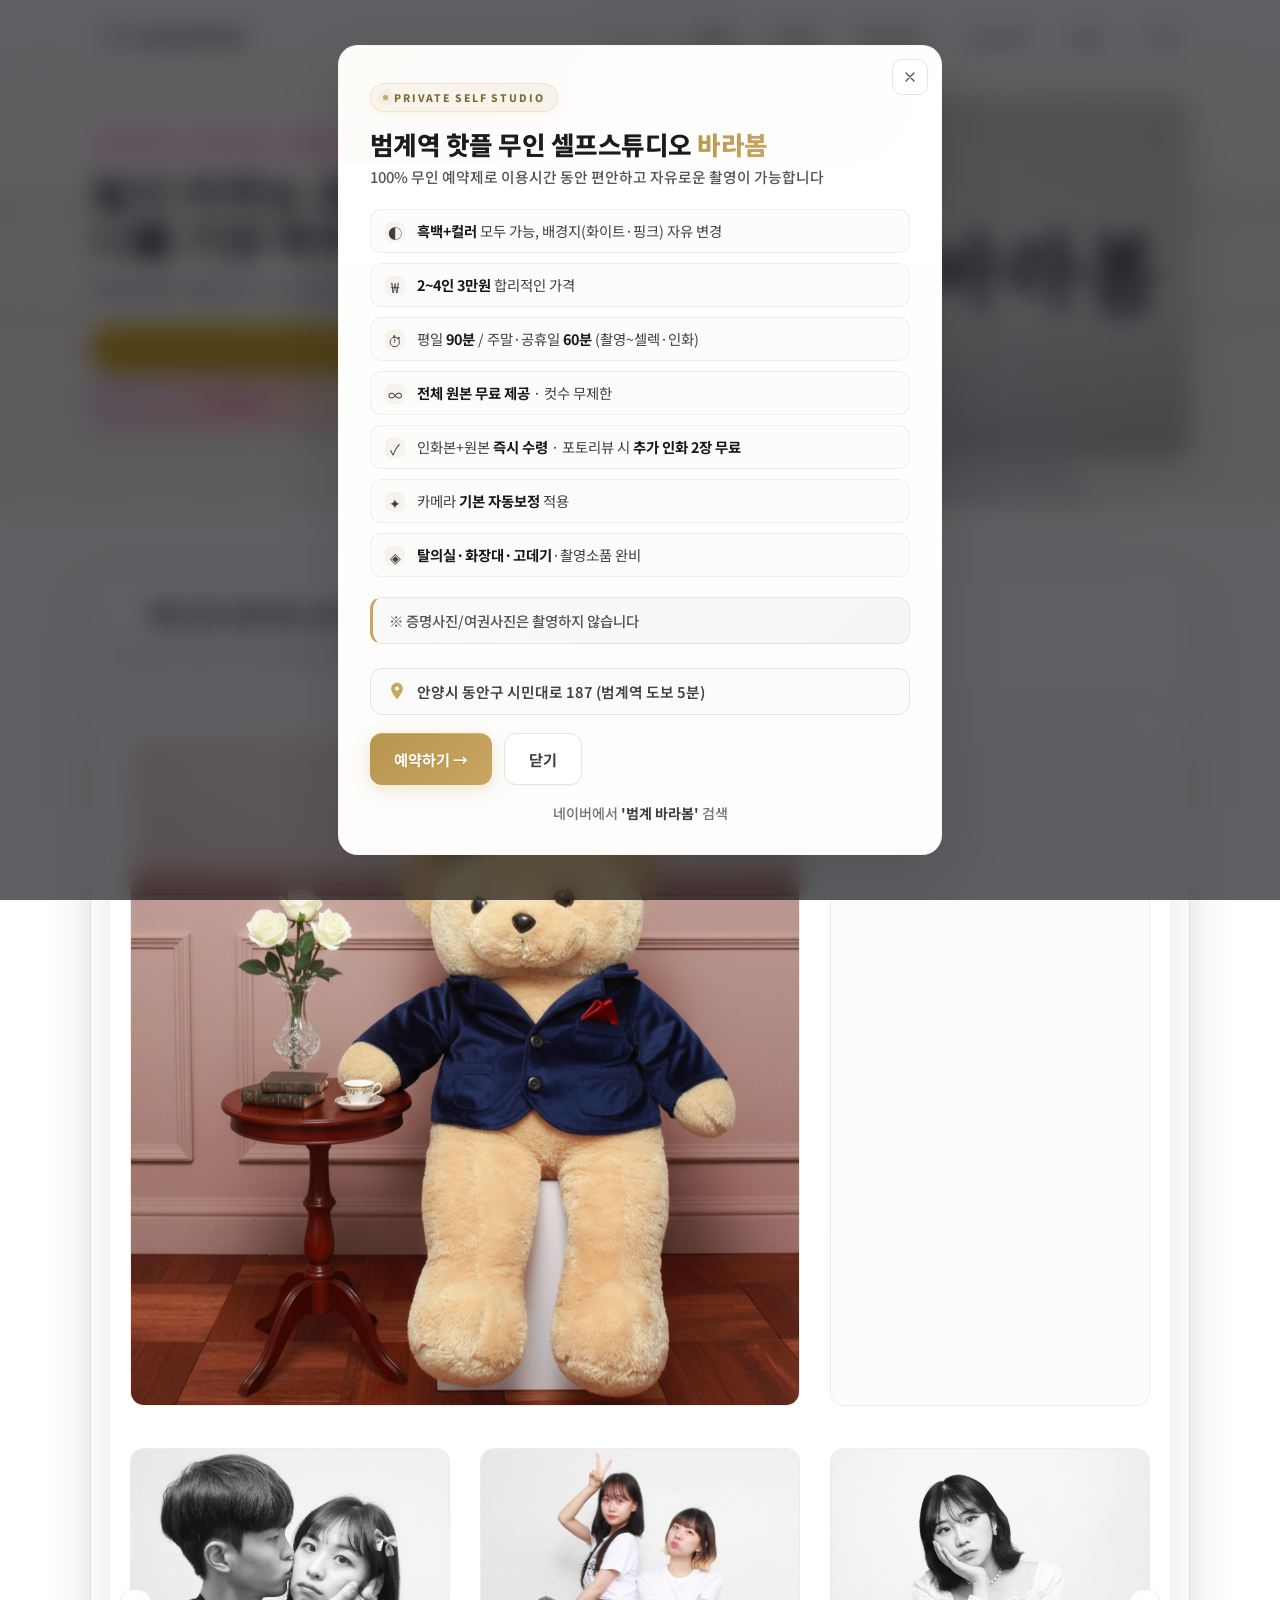
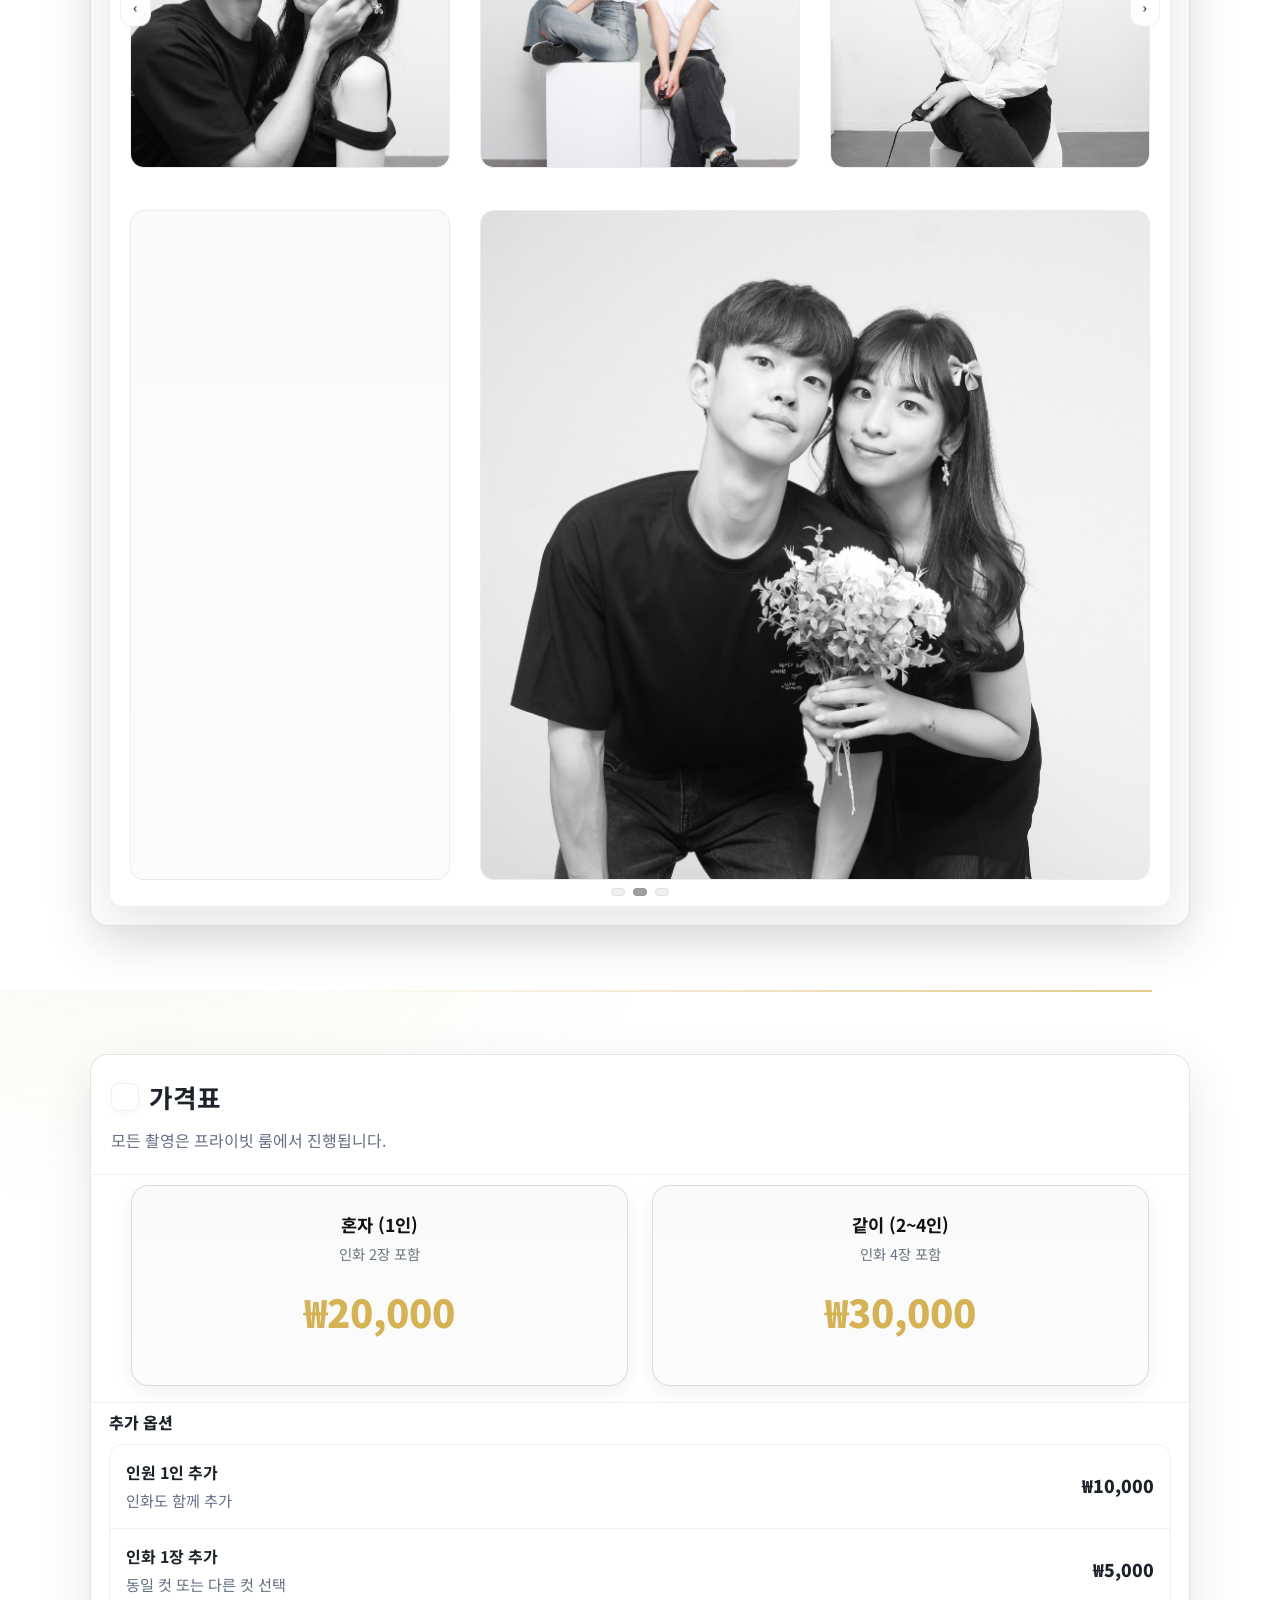
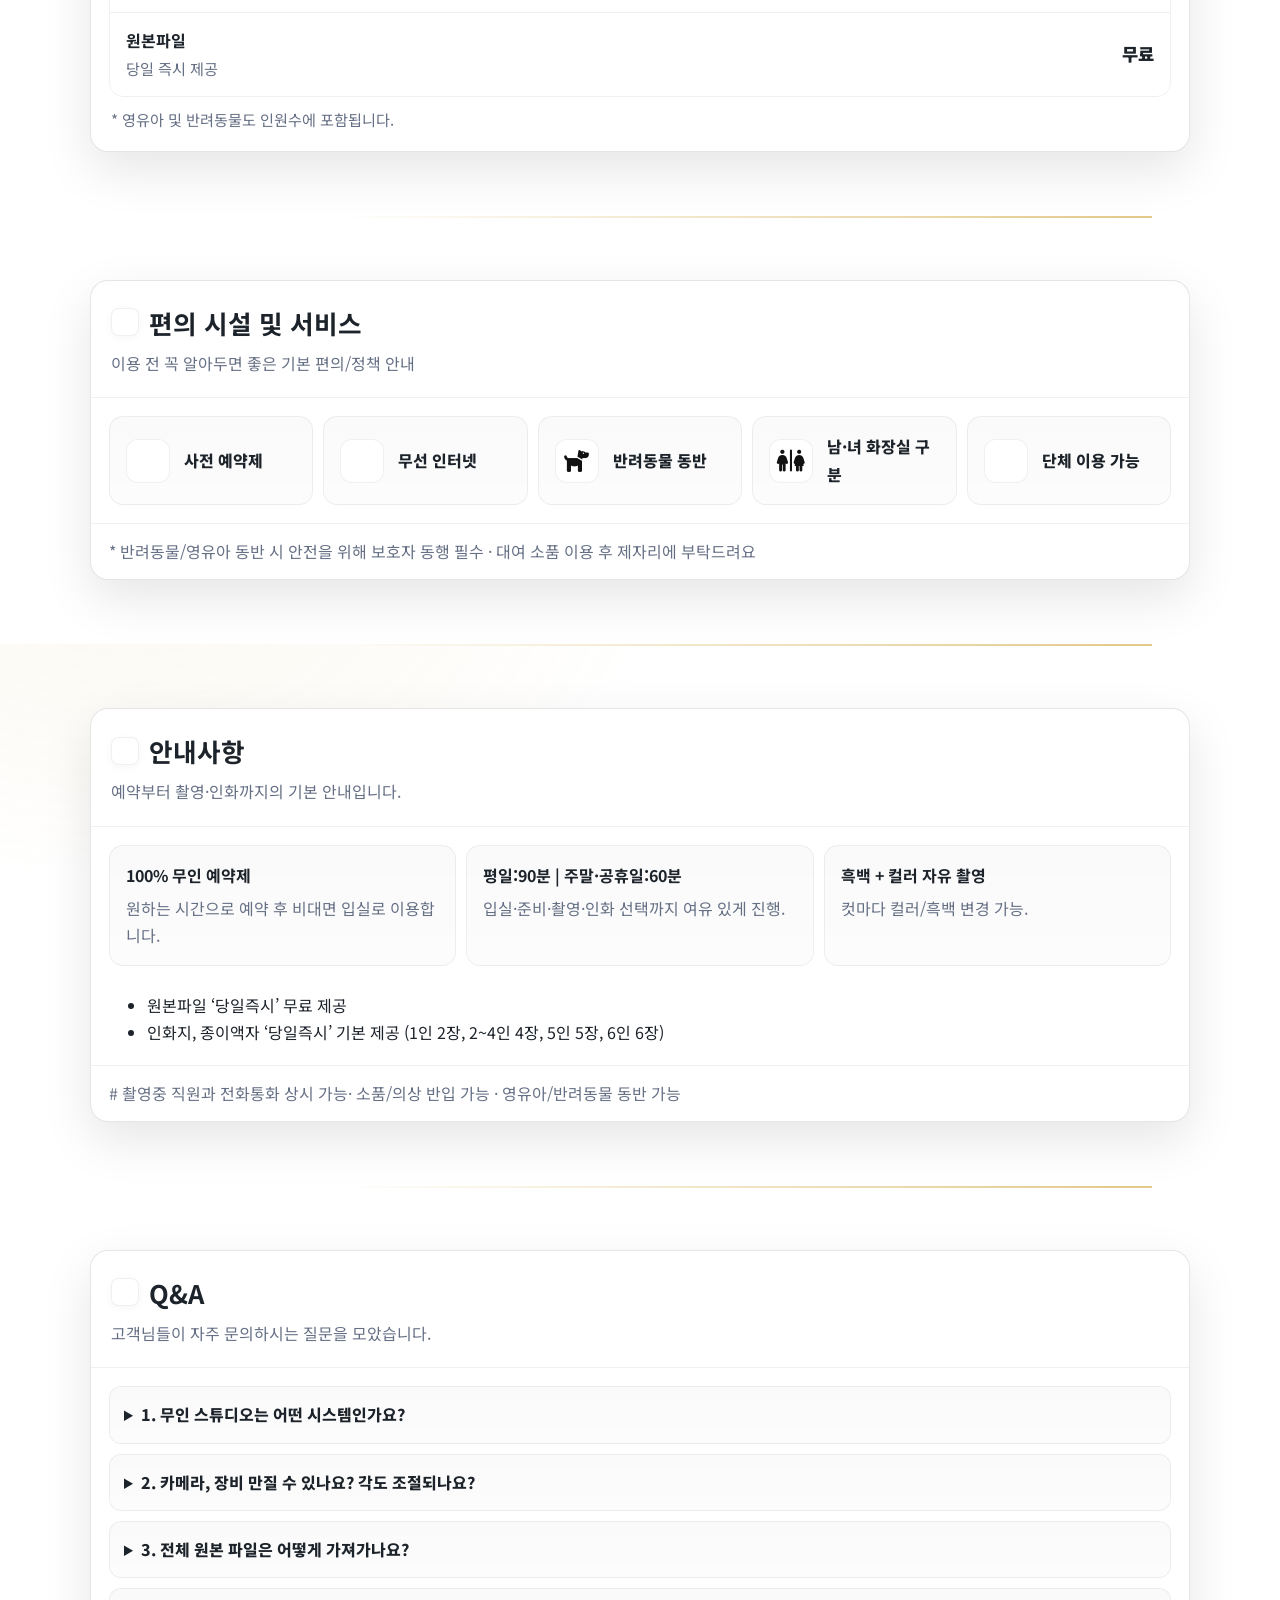
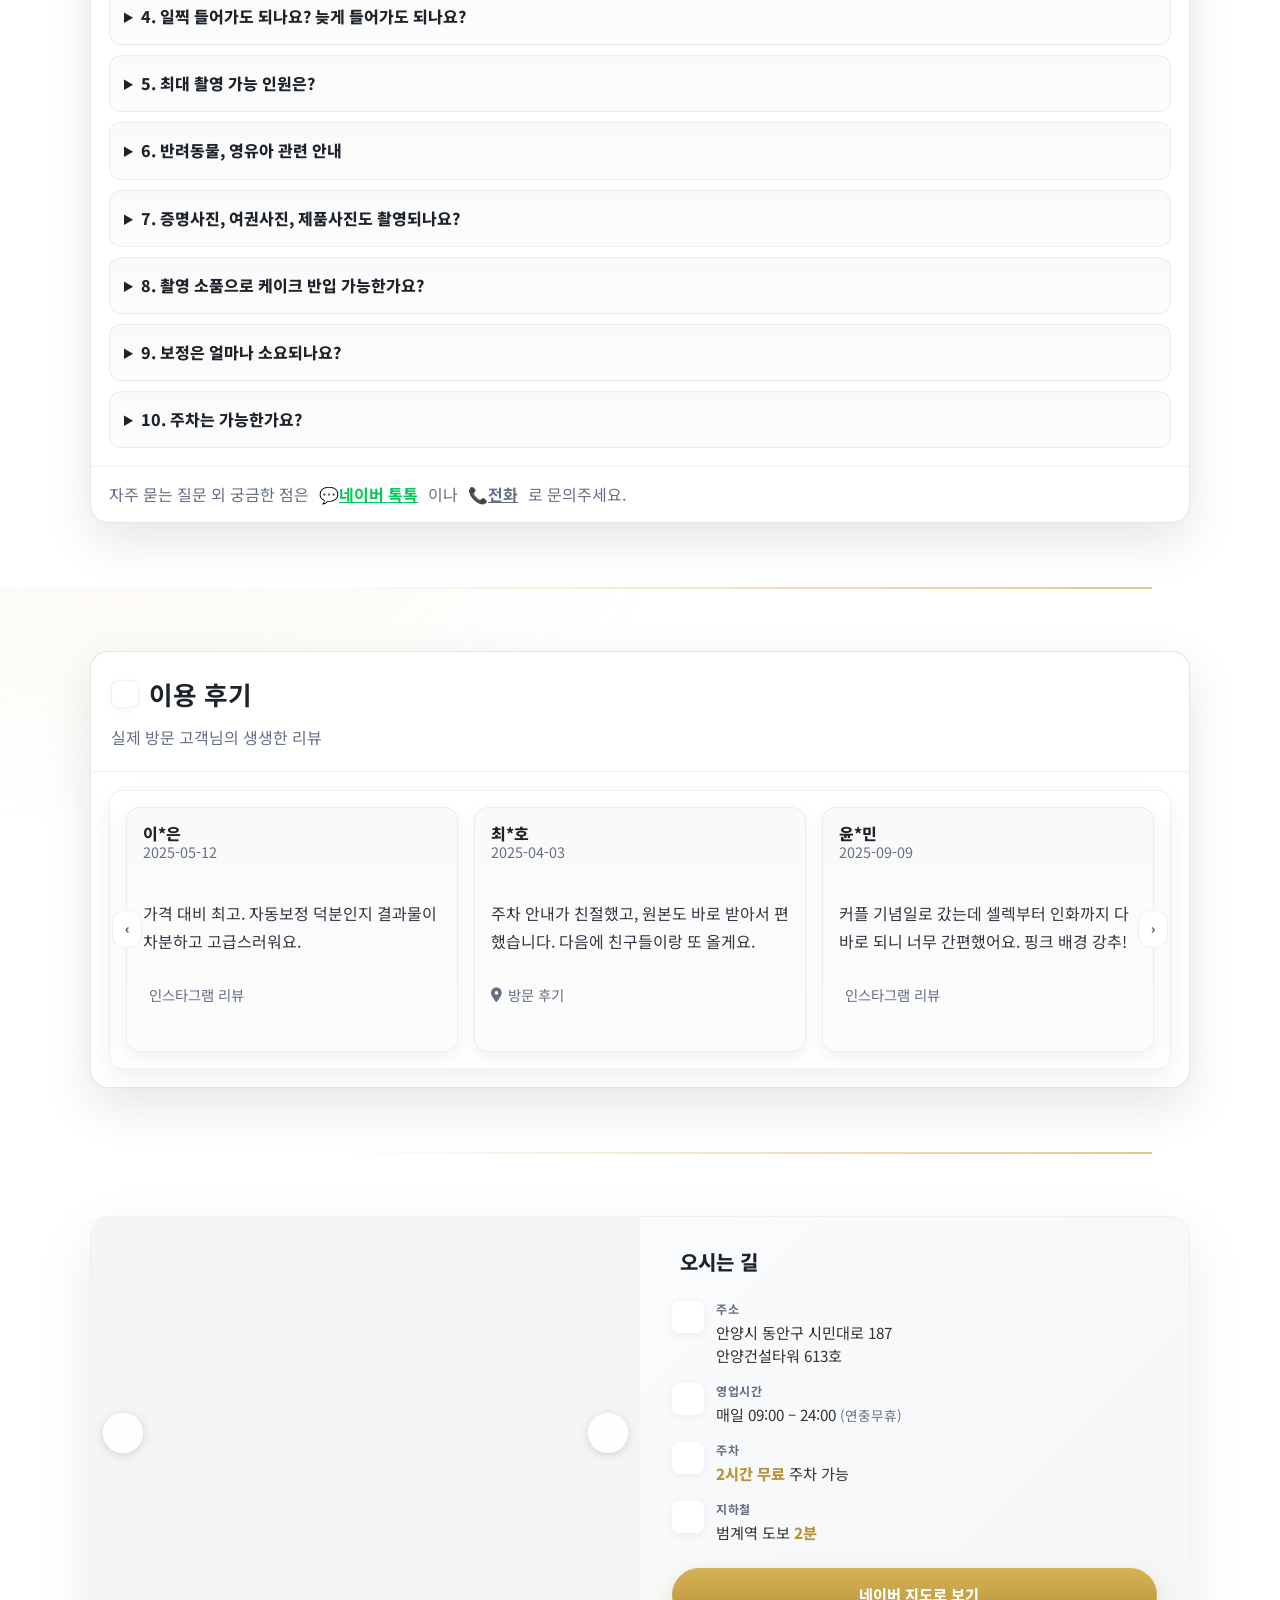
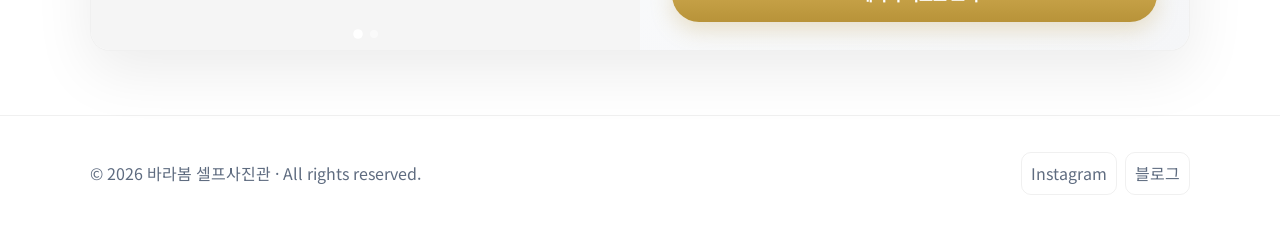
==== commit 8d235eeb: "fix map" ====
--- a/index.html
+++ b/index.html
@@ -1551,7 +1551,8 @@
     .location-slide img {
         width: 100%;
         height: 100%;
-        object-fit: cover;
+        object-fit: contain;
+        background: #f5f5f5;
     }
 
     .location-nav {
@@ -1713,7 +1714,7 @@
         }
 
         .location-map {
-            min-height: 200px;
+            min-height: 280px;
         }
 
         .location-info {
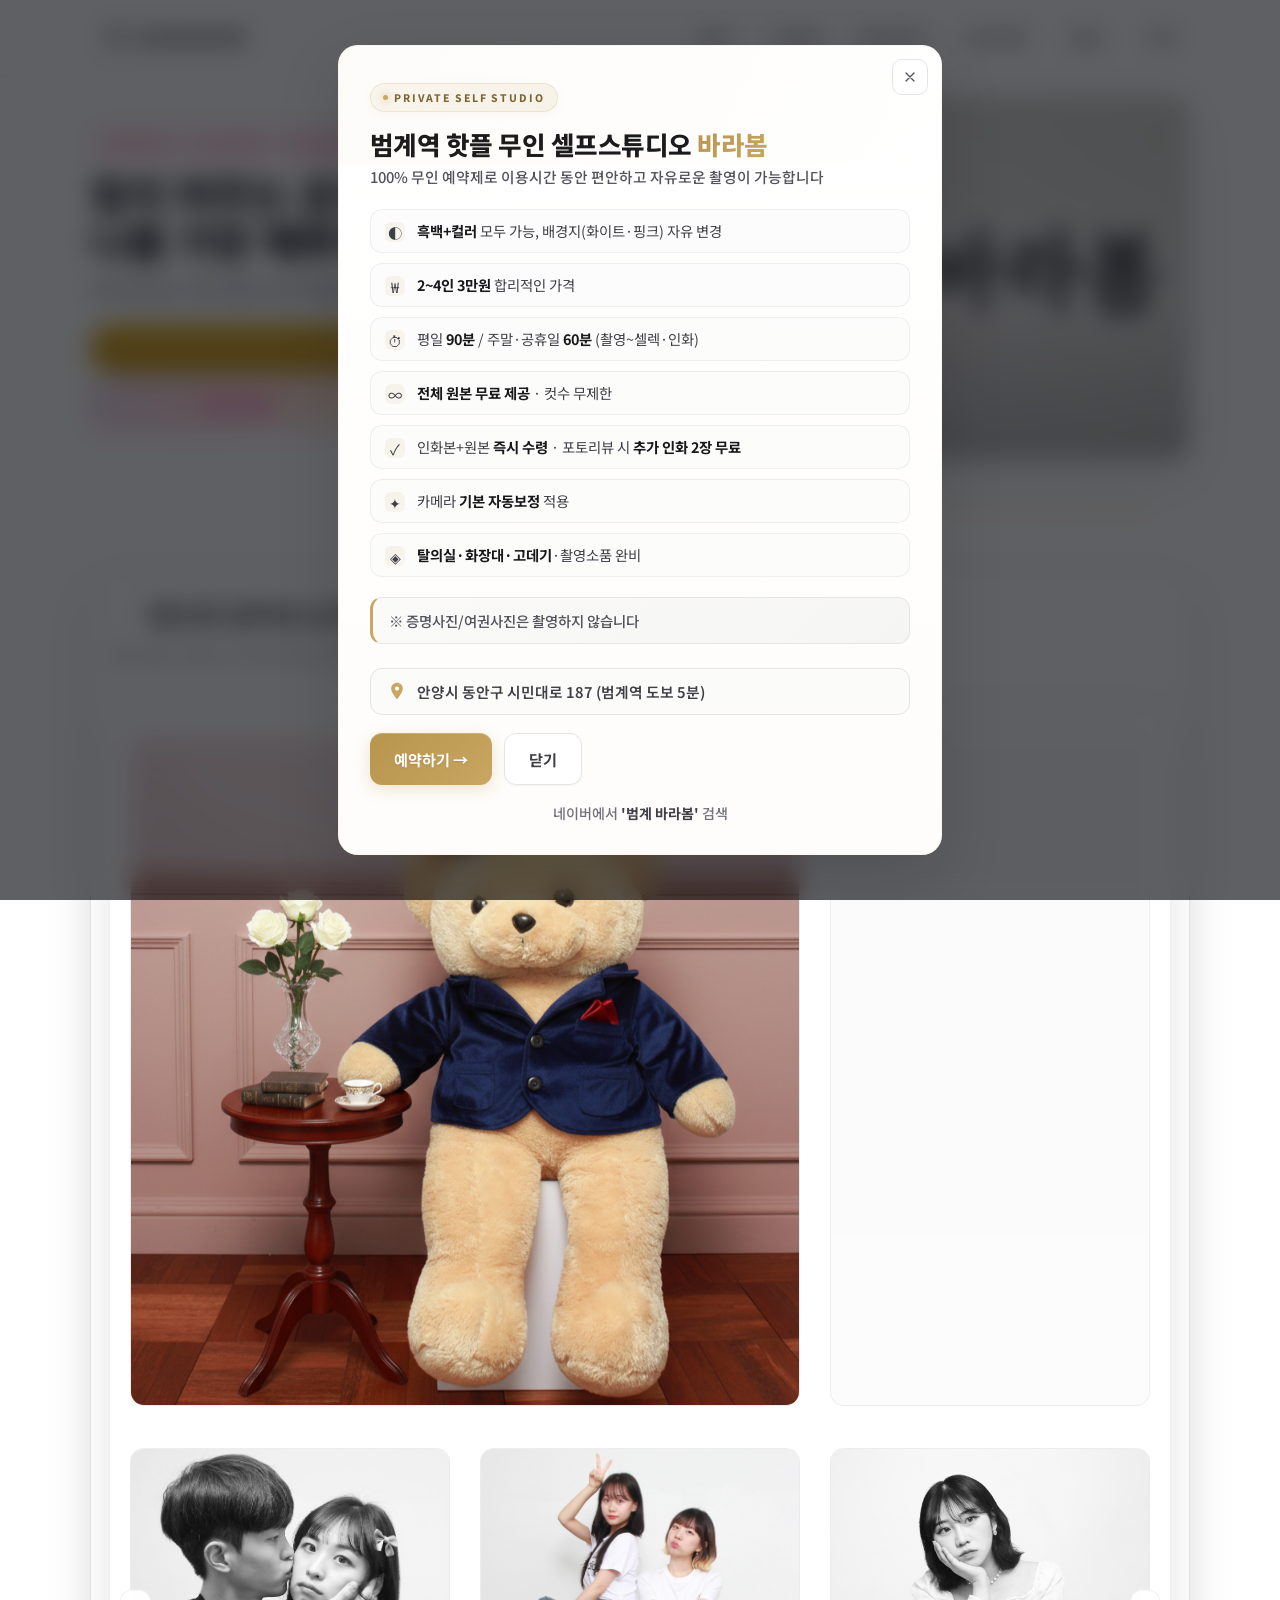
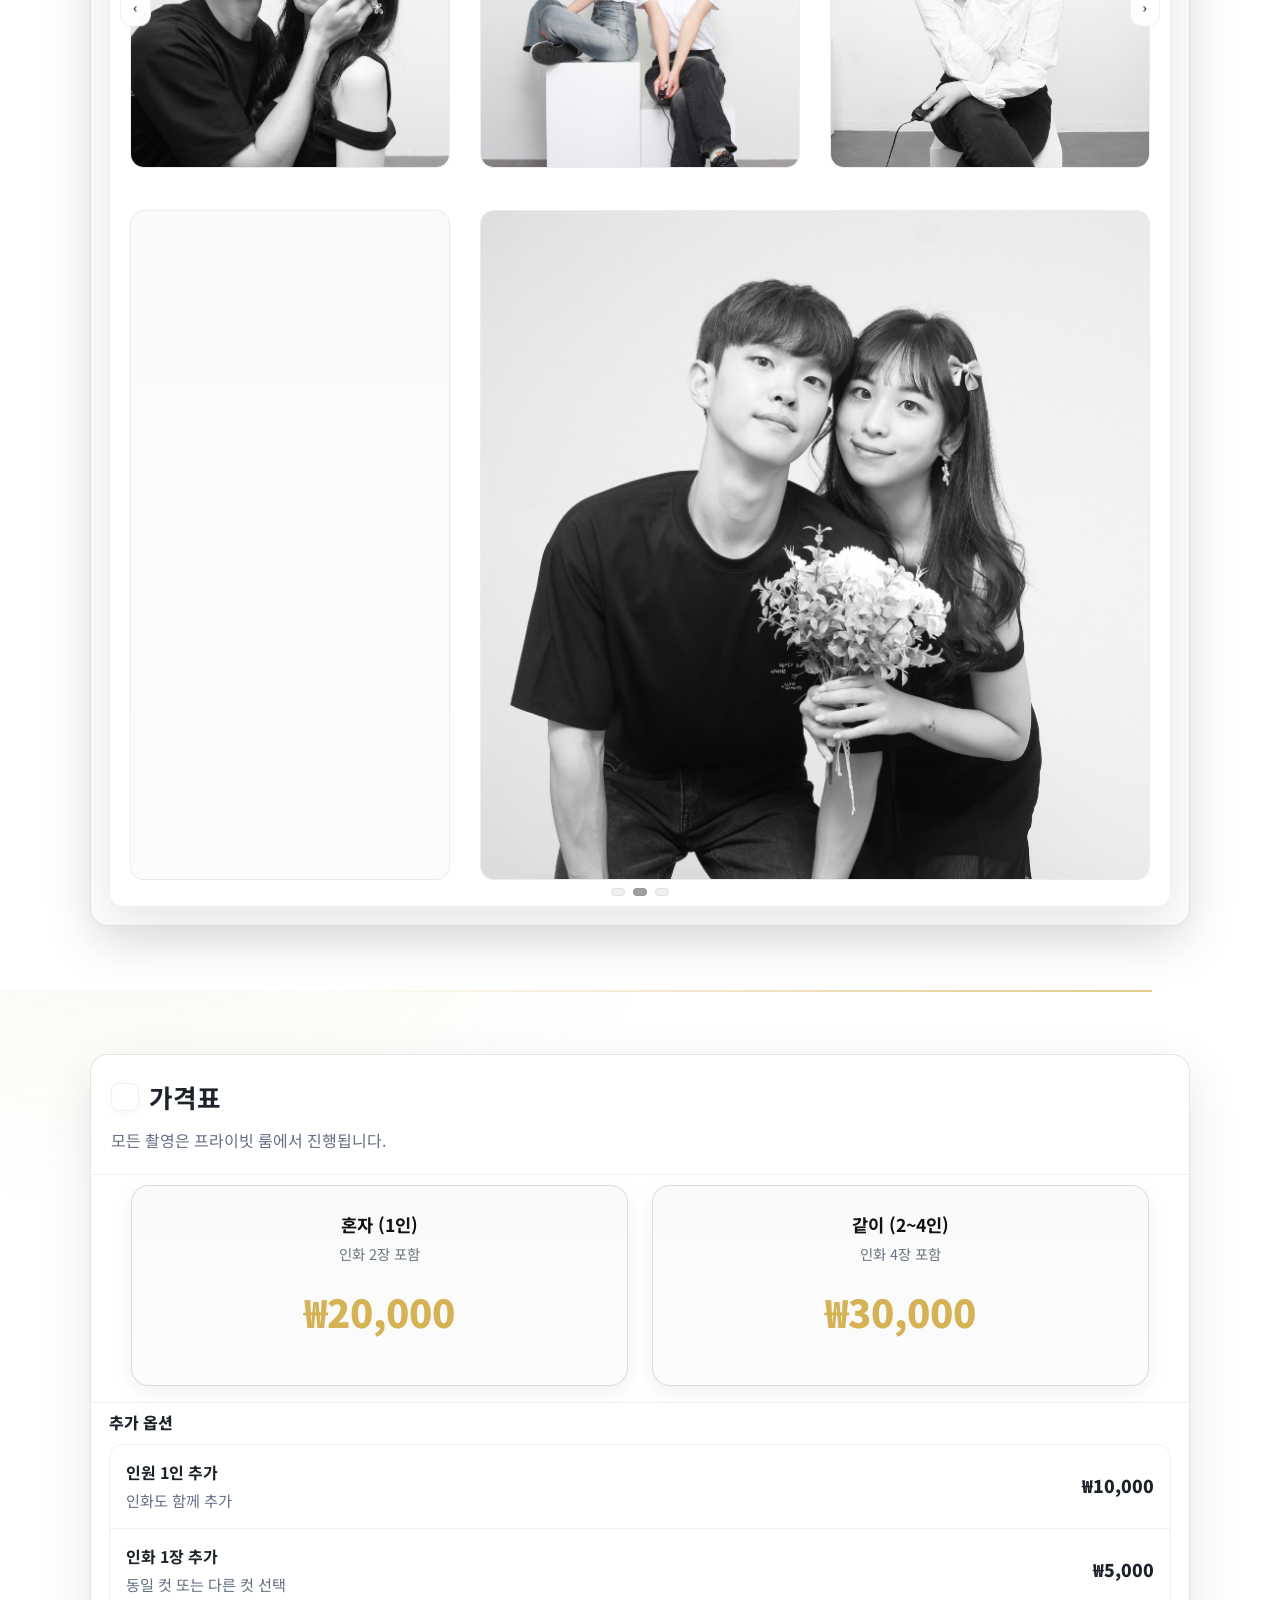
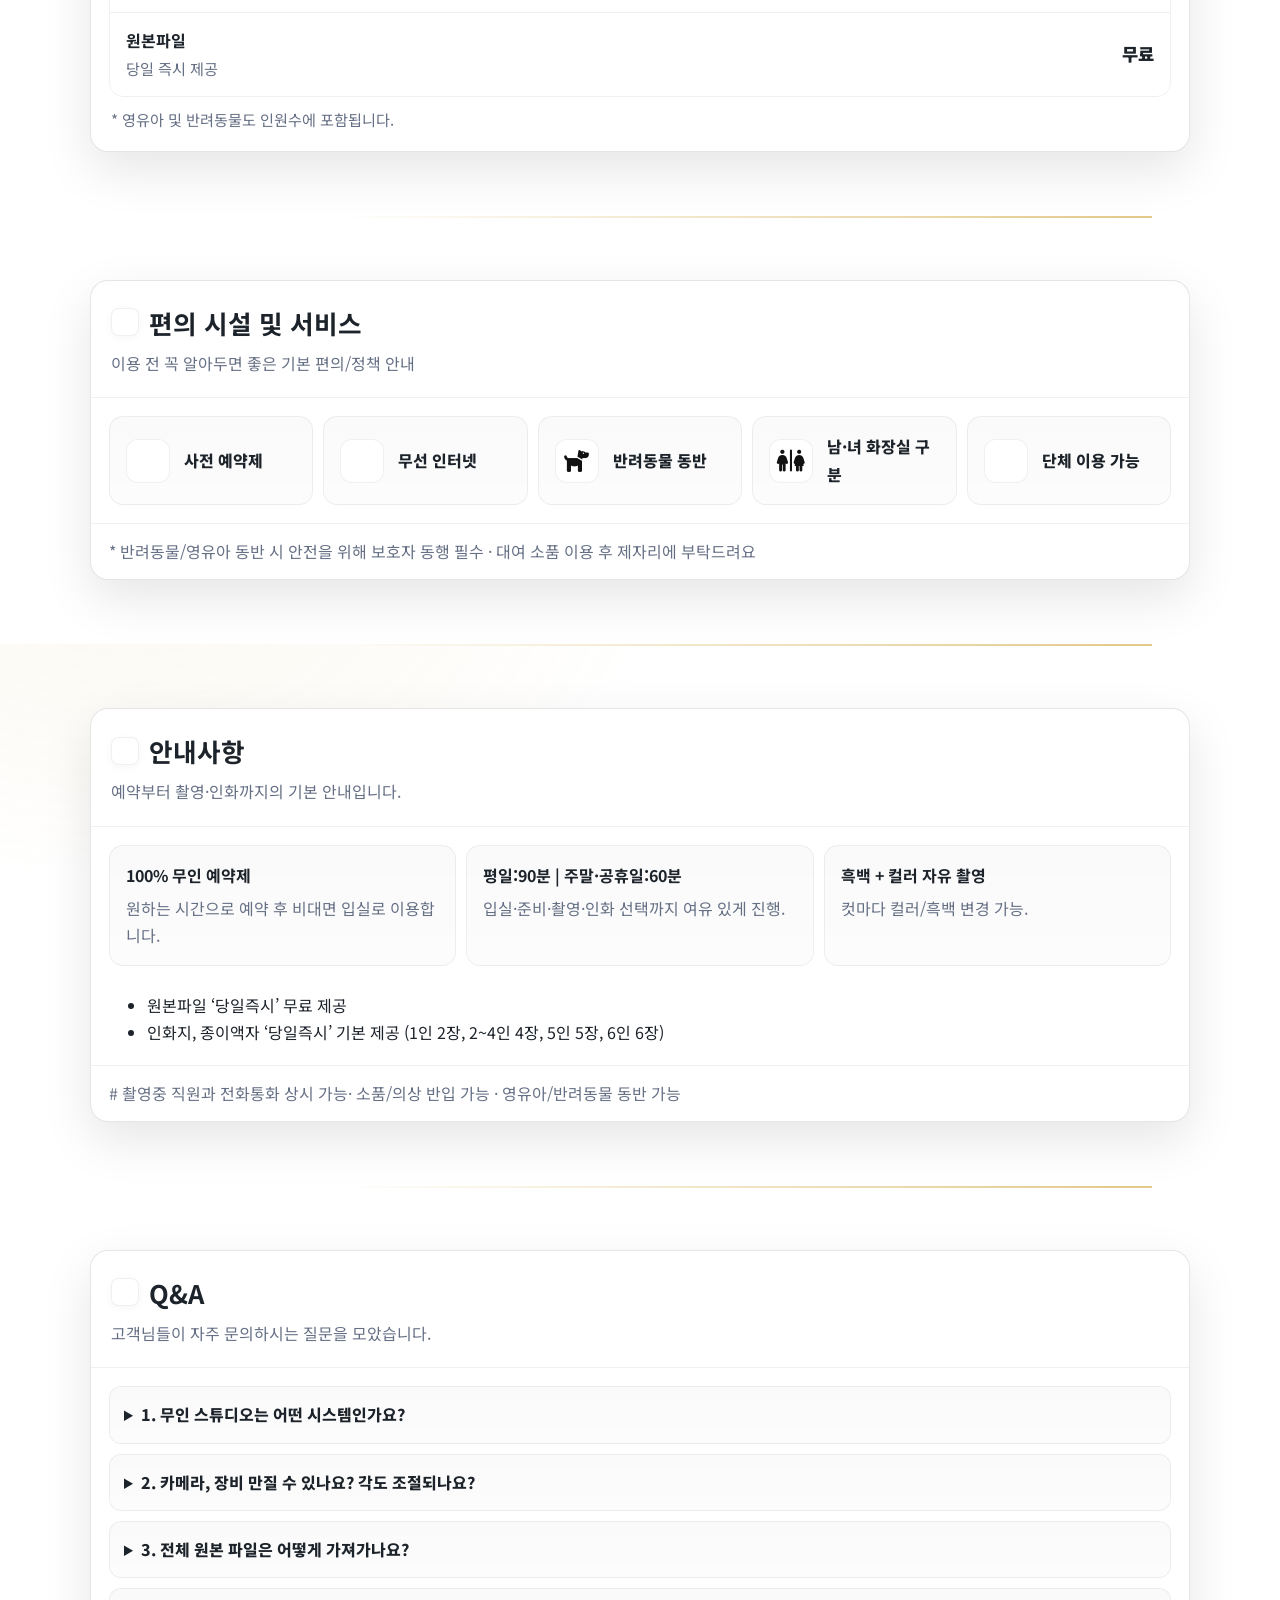
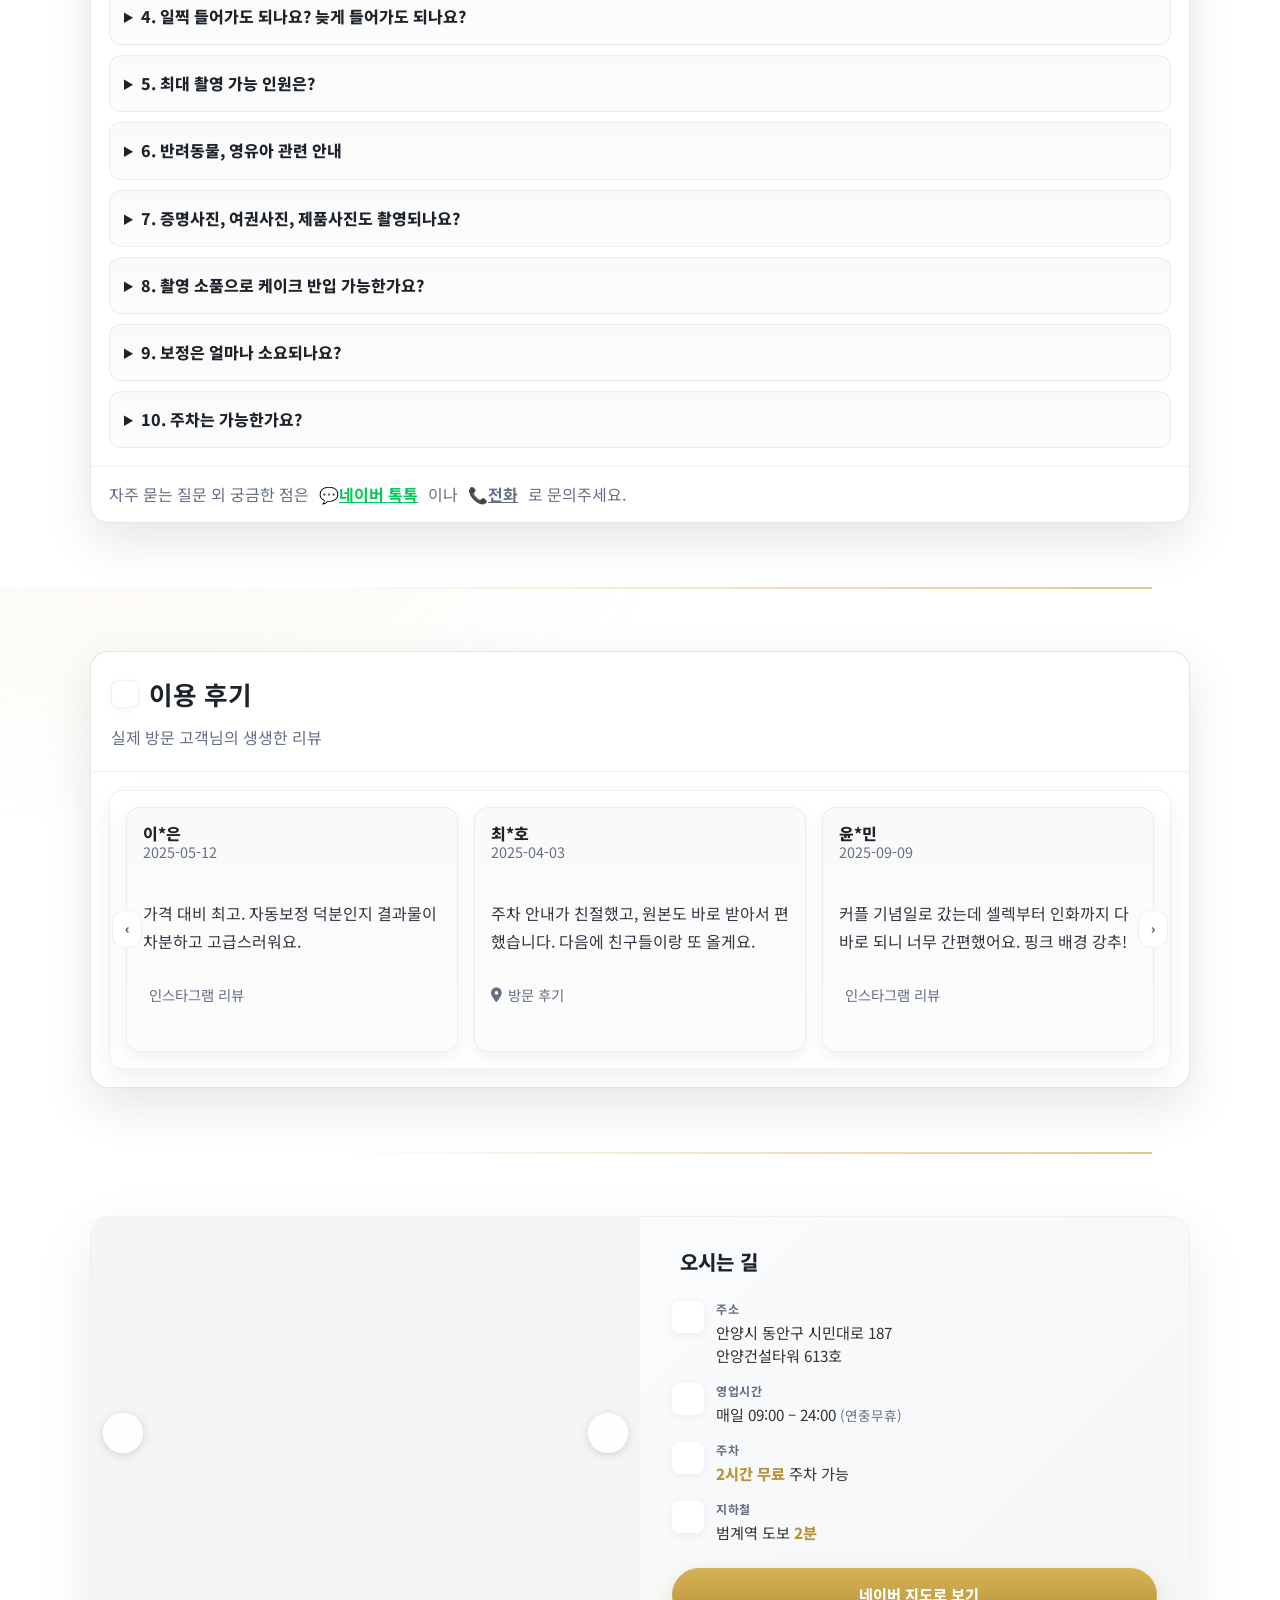
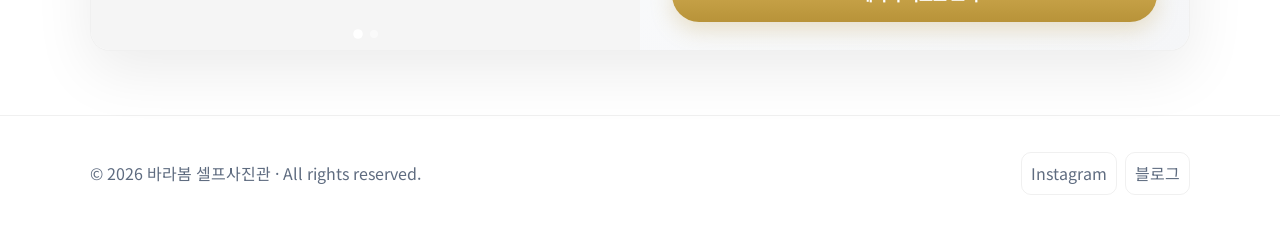
==== commit c0055f62: "스타일, 스크립트 분리" ====
--- a/index.html
+++ b/index.html
@@ -40,1817 +40,19 @@
 <meta name="robots" content="index, follow, max-image-preview:large" />
 <meta name="googlebot" content="index, follow, max-image-preview:large" />
 
-<!-- 
-  <meta name="description" content="프라이빗한 공간에서 더 고급스럽게, 바라봄 셀프사진관. 합리적인 가격의 셀프/커플/우정/프로필 촬영." />
-<meta name="format-detection" content="telephone=no" />
-  <meta property="og:url" content="https://barabom-studio.co.kr" />
-  <meta property="og:title" content="범계 바라봄 셀프사진관" />
-  <meta property="og:description" content="범계 프라이빗·세련된 무드의 셀프 스튜디오" />
-  <meta property="og:type" content="website" />
-  <meta property="og:locale" content="ko_KR" />
--->
+
 	
   <link rel="preconnect" href="https://fonts.googleapis.com">
   <link rel="preconnect" href="https://fonts.gstatic.com" crossorigin>
-  <link href="https://fonts.googleapis.com/css2?family=Pretendard:wght@300;400;500;600;700;800;900&family=Noto+Sans+KR:wght@300;400;500;700;900&display=swap" rel="stylesheet">
+  <link href="https://fonts.googleapis.com/css2?family=Noto+Sans+KR:wght@400;500;700&display=swap" rel="stylesheet">
   <!-- Remix Icon -->
   <link href="https://cdn.jsdelivr.net/npm/remixicon@4.2.0/fonts/remixicon.css" rel="stylesheet" />
   <!-- Font Awesome 6 Free -->
   <link rel="stylesheet" href="https://cdnjs.cloudflare.com/ajax/libs/font-awesome/6.5.2/css/all.min.css" referrerpolicy="no-referrer" />
-  <link rel="stylesheet" href="https://spoqa.github.io/spoqa-han-sans/css/SpoqaHanSansNeo.css">
-
-  <style>
-    :root {
-        /* 화이트 톤 */
-        --bg: #f7f8fb;
-        --panel: #ffffff;
-        --text: #1d232a;
-        --muted: #667085;
-        --line: rgba(0, 0, 0, .10);
-        --line-soft: rgba(0, 0, 0, .06);
-        --gold: #d6b257;
-        /* 밝은 골드 */
-        --gold-deep: #b89339;
-        /* 그라데이션 하단 */
-        --radius: 18px;
-        --shadow: 0 18px 50px rgba(0, 0, 0, .10);
-        --hdrH: 66px;
-    }
-
-    main[id],
-    section[id],
-    [id]:target {
-        scroll-margin-top: calc(var(--hdrH) + 8px);
-    }
-
-    * {
-        box-sizing: border-box
-    }
-
-    html {
-        scroll-behavior: smooth
-    }
-
-    body {
-        margin: 0;
-        color: var(--text);
-        font-family: "Pretendard", "Noto Sans KR", system-ui, Segoe UI, Roboto, Helvetica, Arial, sans-serif;
-        background: radial-gradient(900px 500px at 10% -10%, rgba(214, 178, 87, .08), transparent 60%), var(--bg);
-        line-height: 1.7;
-        -webkit-tap-highlight-color: transparent;
-    }
-
-    a {
-        color: inherit;
-        text-decoration: none
-    }
-
-    img {
-        max-width: 100%;
-        display: block;
-        height: auto;
-        user-select: none;
-        -webkit-user-drag: none
-    }
-
-    /* 공통 섹션을 화이트로 통일 */
-    header,
-    section,
-    footer {
-        background: var(--panel)
-    }
-
-    section {
-        padding: 64px 0
-    }
-
-    @media (max-width:560px) {
-        section {
-            padding: 48px 0
-        }
-
-        /* 모바일에서 스크롤 길이 축소 */
-    }
-
-    /* 전역 패널을 '살짝 투명'으로 바꿈 */
-    :root {
-        --panel: color-mix(in srgb, #ffffff 94%, transparent);
-    }
-
-    /* 혹시 body/html에 배경이 있으면 투명으로 */
-    html,
-    body {
-        background: transparent !important;
-    }
-
-    /* 상단 고정 */
-    /*
-      html, body {
-        height: 100%;
-        overflow: hidden;
-      }
-
-      body {
-        position: fixed;
-        width: 100%;
-        height: 100%;
-        overflow-y: auto;
-        -webkit-overflow-scrolling: touch;
-      }
-    */
-
-    /* Header */
-    .hdr {
-        position: sticky;
-        top: 0;
-        z-index: 60;
-        border-bottom: 1px solid var(--line-soft);
-        background: linear-gradient(180deg, rgba(255, 255, 255, .9), rgba(255, 255, 255, .7) 70%, rgba(255, 255, 255, 0));
-        backdrop-filter: saturate(140%) blur(10px);
-    }
-
-    .container {
-        width: min(1100px, 92vw);
-        margin: 0 auto
-    }
-
-    .nav {
-        display: flex;
-        align-items: center;
-        justify-content: space-between;
-        padding: 14px 0
-    }
-
-    .brand {
-        display: flex;
-        align-items: center;
-        gap: 10px
-    }
-
-    /* 로고 마크 */
-    .mark {
-        width: 28px;
-        height: 28px;
-        border-radius: 8px;
-        border: 1px solid var(--line-soft);
-        box-shadow: 0 2px 8px rgba(0, 0, 0, .06);
-        object-fit: cover;
-        display: block;
-        background: #fff;
-    }
-
-    .brand h1 {
-        margin: 0;
-        font-size: 1.05rem;
-        letter-spacing: .18em;
-        font-weight: 900;
-        color: #111
-    }
-
-    .brand small {
-        display: block;
-        color: var(--muted);
-        letter-spacing: .2em;
-        margin-top: 2px
-    }
-
-    .nav ul {
-        display: flex;
-        gap: 18px;
-        align-items: center;
-        margin: 0;
-        padding: 0;
-        list-style: none
-    }
-
-    .nav a {
-        padding: 8px 12px;
-        border-radius: 999px;
-        border: 1px solid transparent
-    }
-
-    .nav a:hover {
-        border-color: var(--line-soft);
-        background: rgba(0, 0, 0, .04)
-    }
-
-    .btn {
-        display: inline-flex;
-        align-items: center;
-        justify-content: center;
-        gap: .6rem;
-        padding: 11px 16px;
-        border-radius: 999px;
-        font-weight: 800;
-        transition: .2s ease
-    }
-
-    .btn-ghost {
-        border: 1px solid var(--line-soft);
-        color: var(--text);
-        background: transparent
-    }
-
-    .btn-ghost:hover {
-        transform: translateY(-1px);
-        box-shadow: 0 6px 16px rgba(0, 0, 0, .06)
-    }
-
-    .btn-primary {
-        color: white;
-        ;
-        background: linear-gradient(180deg, var(--gold), var(--gold-deep));
-        border: 0;
-        box-shadow: 0 8px 22px rgba(184, 147, 57, .25)
-    }
-
-    .btn-primary:hover {
-        filter: brightness(1.05);
-        transform: translateY(-1px)
-    }
-
-    .menu-toggle {
-        display: none
-    }
-
-    @media (max-width: 860px) {
-        .nav ul {
-            display: none
-        }
-
-        .menu-toggle {
-            display: inline-flex;
-            align-items: center;
-            gap: .5rem;
-            border: 1px solid var(--line-soft);
-            padding: 8px 12px;
-            border-radius: 12px;
-            color: var(--muted)
-        }
-
-        .menu-open .nav ul {
-            display: flex;
-            position: absolute;
-            left: 4vw;
-            right: 4vw;
-            top: 66px;
-            flex-direction: column;
-            background: var(--panel);
-            border: 1px solid var(--line-soft);
-            border-radius: 16px;
-            padding: 10px
-        }
-
-        .menu-open .nav a {
-            width: 100%
-        }
-    }
-
-    /* Hero */
-    /*
-      .hero{padding:50px 0 48px}
-    */
-    .hero {
-        padding: 20px 0 48px
-    }
-
-    .grid-hero {
-        display: grid;
-        grid-template-columns: 1.2fr 1fr;
-        gap: 36px;
-        align-items: center
-    }
-
-    .kicker {
-        display: inline-block;
-        font-weight: 700;
-        color: #5d7db5;
-        letter-spacing: .18em;
-        font-size: .9rem;
-        margin-bottom: 8px
-    }
-
-    .headline {
-        font-size: clamp(1.9rem, 3.2vw, 3rem);
-        line-height: 1.15;
-        margin: 0 0 12px;
-        font-weight: 900
-    }
-
-    .sub {
-        color: var(--muted);
-        margin: 0 0 20px
-    }
-
-    .hero-cta {
-        display: flex;
-        gap: 10px;
-        flex-wrap: wrap
-    }
-
-    .hero-media {
-        position: relative;
-        border-radius: 18px;
-        overflow: hidden;
-        border: 1px solid var(--line-soft);
-        box-shadow: var(--shadow);
-        background: var(--panel)
-    }
-
-    .hero-media img {
-        aspect-ratio: 4/3;
-        object-fit: cover
-    }
-
-    .gloss {
-        position: absolute;
-        inset: auto 0 0 0;
-        height: 44%;
-        background: linear-gradient(0deg, rgba(0, 0, 0, .18), rgba(0, 0, 0, 0));
-    }
-
-    .tag {
-        position: absolute;
-        left: 12px;
-        bottom: 10px;
-        background: rgba(255, 255, 255, .8);
-        backdrop-filter: blur(4px);
-        padding: 5px 9px;
-        border-radius: 10px;
-        border: 1px solid var(--line-soft);
-        font-weight: 800;
-        letter-spacing: .14em
-    }
-
-    @media (max-width: 980px) {
-        .grid-hero {
-            grid-template-columns: 1fr
-        }
-    }
-
-    .hero-sns {
-        display: flex;
-        gap: 10px;
-        margin-top: 8px
-    }
-
-    @media (max-width:480px) {
-        .hero-sns a {
-            padding: 10px 12px
-        }
-    }
-
-    .section-title {
-        font-size: 1.6rem;
-        margin: 0 0 8px;
-        display: flex;
-        align-items: center;
-        gap: 10px
-    }
-
-    .section-title .title-ico {
-        display: inline-flex;
-        align-items: center;
-        justify-content: center;
-        width: 28px;
-        height: 28px;
-        border-radius: 8px;
-        border: 1px solid var(--line-soft);
-        background: #fff;
-        box-shadow: 0 2px 8px rgba(0, 0, 0, .04)
-    }
-
-    .section-title .title-ico i {
-        font-size: 16px;
-        color: #111
-    }
-
-    .section-sub {
-        margin: 0 0 24px;
-        color: var(--muted)
-    }
-
-    /* 골드 라인 애니메이션 */
-    @keyframes sweepGlow {
-        0% {
-            background-position: 0% 50%;
-            opacity: .45
-        }
-
-        50% {
-            background-position: 100% 50%;
-            opacity: .85
-        }
-
-        100% {
-            background-position: 0% 50%;
-            opacity: .45
-        }
-    }
-
-    @media (prefers-reduced-motion: reduce) {
-
-        #gallery::before,
-        #pricing::before,
-        #guide::before,
-        #faq::before,
-        #amenities::before,
-        #location::before,
-        #reviews::before {
-            animation: none !important;
-            opacity: .5;
-        }
-    }
-
-    #gallery,
-    #pricing,
-    #guide,
-    #faq,
-    #amenities,
-    #location,
-    #reviews {
-        position: relative;
-    }
-
-    #gallery::before,
-    #pricing::before,
-    #guide::before,
-    #faq::before,
-    #amenities::before,
-    #location::before,
-    #reviews::before {
-        content: '';
-        position: absolute;
-        top: 0;
-        left: 50%;
-        transform: translateX(-50%);
-        width: 80%;
-        height: 2px;
-        background: linear-gradient(90deg, rgba(0, 0, 0, 0) 0%, rgba(214, 178, 87, 0.0) 10%, rgba(214, 178, 87, 0.7) 50%, rgba(214, 178, 87, 0.0) 90%, rgba(0, 0, 0, 0) 100%);
-        background-size: 200% 100%;
-        animation: sweepGlow 8s ease-in-out infinite;
-        pointer-events: none;
-    }
-
-    /* Gallery (이미지 섹션=화이트 유지) */
-    .gallery {
-        display: grid;
-        grid-template-columns: repeat(12, 1fr);
-        gap: 10px
-    }
-
-    .tile {
-        grid-column: span 4;
-        background: linear-gradient(180deg, rgba(0, 0, 0, .02), rgba(0, 0, 0, .01));
-        border: 1px solid var(--line-soft);
-        border-radius: 14px;
-        overflow: hidden
-    }
-
-    .tile img {
-        width: 100%;
-        height: 100%;
-        object-fit: cover;
-        aspect-ratio: 1/1
-    }
-
-    .tile.t2 {
-        grid-column: span 8
-    }
-
-    .tile.t3 img {
-        aspect-ratio: 3/4
-    }
-
-    @media (max-width: 920px) {
-        .tile {
-            grid-column: span 6
-        }
-
-        .tile.t2 {
-            grid-column: span 12
-        }
-    }
-
-    @media (max-width: 560px) {
-        .tile {
-            grid-column: span 6
-        }
-    }
-
-    /* 가격표(화이트 유지) */
-    #pricing {
-        background: radial-gradient(900px 500px at 10% -10%, rgba(214, 178, 87, .08), transparent 60%), var(--bg)
-    }
-
-    /*
-    .pricing-wrap {
-        border: 1px solid var(--line-soft);
-        border-radius: 24px;
-        background: #fff;
-        backdrop-filter: blur(4px);
-        padding: 40px;
-        box-shadow: var(--shadow);
-      }
-    */
-    .pricing-wrap {
-        border: 1px solid var(--line);
-        border-radius: 18px;
-        background: #fff;
-        box-shadow: var(--shadow);
-    }
-
-    .pricing-head {
-        padding: 20px;
-        border-bottom: 1px solid var(--line-soft);
-        display: flex;
-        justify-content: space-between;
-        gap: 12px;
-        align-items: end
-    }
-
-
-
-    .pricing-grid {
-        display: grid;
-        grid-template-columns: repeat(auto-fit, minmax(260px, 1fr));
-        gap: 24px;
-        padding: 10px 40px;
-    }
-
-    .plan {
-        background: linear-gradient(180deg, rgba(0, 0, 0, 0.02), rgba(0, 0, 0, 0.01));
-        border: 1px solid rgba(0, 0, 0, 0.12);
-        border-radius: 18px;
-        padding: 24px;
-        text-align: center;
-        box-shadow: 0 6px 18px rgba(0, 0, 0, 0.06);
-        transition: all .25s ease;
-    }
-
-    .plan:hover {
-        transform: translateY(-4px);
-        box-shadow: 0 12px 30px rgba(0, 0, 0, 0.08);
-    }
-
-    .plan .name b {
-        font-size: 1.1rem;
-        color: #111;
-    }
-
-    .plan .inc {
-        color: #6b7584;
-        font-size: .9rem;
-    }
-
-    .plan .price {
-        font-size: 2.4rem;
-        font-weight: 900;
-        color: var(--gold);
-        margin: 12px 0 16px;
-    }
-
-    /* 옵션 */
-    .options {
-        border-top: 1px solid var(--line-soft);
-        margin-top: 6px
-    }
-
-    .opt-wrap {
-        padding: 6px 18px 18px
-    }
-
-    .opt-title {
-        margin: 0 0 8px;
-        font-weight: 800
-    }
-
-    .opt-list {
-        border: 1px solid var(--line-soft);
-        border-radius: 14px;
-        overflow: hidden;
-        background: transparent
-    }
-
-    .opt-row {
-        display: grid;
-        grid-template-columns: 1fr auto;
-        gap: 10px;
-        align-items: center;
-        padding: 14px 16px;
-        border-top: 1px solid var(--line-soft)
-    }
-
-    .opt-row:first-child {
-        border-top: none
-    }
-
-    .opt-left {
-        display: flex;
-        flex-direction: column;
-        gap: 2px
-    }
-
-    .opt-label {
-        font-weight: 700
-    }
-
-    .opt-desc {
-        color: var(--muted);
-        font-size: .95rem
-    }
-
-    .opt-price {
-        font-weight: 900;
-        font-size: 1.1rem
-    }
-
-    .opt-note {
-        margin: 10px 2px 0;
-        color: var(--muted);
-        font-size: .95rem
-    }
-
-    /* 안내사항 섹션 */
-    #guide {
-        background: radial-gradient(900px 500px at 10% -10%, rgba(214, 178, 87, .08), transparent 60%), var(--bg)
-    }
-
-    .guide-wrap,
-    .faq-wrap {
-        border: 1px solid var(--line);
-        border-radius: 18px;
-        background: #fff;
-        box-shadow: var(--shadow);
-    }
-
-    .guide-head {
-        padding: 20px;
-        border-bottom: 1px solid var(--line-soft);
-        display: flex;
-        justify-content: space-between;
-        gap: 12px;
-        align-items: end
-    }
-
-    .guide-grid {
-        display: grid;
-        grid-template-columns: repeat(3, 1fr);
-        gap: 10px;
-        padding: 18px
-    }
-
-    @media (max-width:900px) {
-        .guide-grid {
-            grid-template-columns: 1fr
-        }
-    }
-
-    .step {
-        border: 1px solid var(--line-soft);
-        border-radius: 14px;
-        padding: 16px;
-        background: linear-gradient(180deg, rgba(0, 0, 0, .02), rgba(0, 0, 0, .01))
-    }
-
-    .step h4 {
-        margin: 0 0 6px
-    }
-
-    .fine {
-        color: var(--muted);
-        margin: 0
-    }
-
-    .guide-list {
-        padding: 0 0 18px
-    }
-
-    .guide-list ul {
-        margin: 8px 0 0 1em
-    }
-
-    .guide-foot {
-        border-top: 1px solid var(--line-soft);
-        padding: 14px 18px;
-        color: var(--muted);
-        display: flex;
-        gap: 10px;
-        flex-wrap: wrap
-    }
-
-    /* 편의 시설 */
-    #amenities {
-        background: var(--panel)
-    }
-
-    .amen-wrap {
-        border: 1px solid var(--line);
-        border-radius: 18px;
-        background: #fff;
-        box-shadow: var(--shadow);
-    }
-
-    .amen-head {
-        padding: 20px;
-        border-bottom: 1px solid var(--line-soft);
-        display: flex;
-        justify-content: space-between;
-        gap: 12px;
-        align-items: end
-    }
-
-    .amen-grid {
-        display: grid;
-        grid-template-columns: repeat(5, 1fr);
-        gap: 10px;
-        padding: 18px
-    }
-
-    @media (max-width:1000px) {
-        .amen-grid {
-            grid-template-columns: repeat(3, 1fr)
-        }
-    }
-
-    @media (max-width:600px) {
-        .amen-grid {
-            grid-template-columns: 1fr
-        }
-    }
-
-    .amen-card {
-        border: 1px solid var(--line-soft);
-        border-radius: 14px;
-        padding: 16px;
-        display: flex;
-        align-items: center;
-        gap: 14px;
-        background: linear-gradient(180deg, rgba(0, 0, 0, .02), rgba(0, 0, 0, .01))
-    }
-
-    .amen-ico {
-        flex: 0 0 auto;
-        width: 44px;
-        height: 44px;
-        border-radius: 12px;
-        display: flex;
-        align-items: center;
-        justify-content: center;
-        border: 1px solid var(--line-soft);
-        background: #fff
-    }
-
-    .amen-ico i {
-        font-size: 22px;
-        color: #111
-    }
-
-    .amen-body {
-        display: flex;
-        flex-direction: column;
-        gap: 2px
-    }
-
-    .amen-title {
-        font-weight: 800
-    }
-
-    .amen-desc {
-        color: var(--muted);
-        font-size: .95rem
-    }
-
-    .amen-foot {
-        border-top: 1px solid var(--line-soft);
-        padding: 14px 18px;
-        color: var(--muted);
-        display: flex;
-        gap: 10px;
-        flex-wrap: wrap
-    }
-
-    /* FAQ / Location / Footer */
-    .faq {
-        display: grid;
-        gap: 10px;
-        padding: 18px
-    }
-
-    details {
-        background: linear-gradient(180deg, rgba(0, 0, 0, .02), rgba(0, 0, 0, .01));
-        border: 1px solid var(--line-soft);
-        border-radius: 12px;
-        padding: 14px
-    }
-
-    summary {
-        font-weight: 800;
-        cursor: pointer
-    }
-
-
-
-
-    .location {
-        display: grid;
-        grid-template-columns: 1.2fr .8fr;
-        gap: 14px;
-        align-items: start
-    }
-
-    #location .info {
-        border: 1px solid var(--line);
-        border-radius: 18px;
-        background: #fff;
-        box-shadow: var(--shadow);
-        padding: 24px 28px;
-        max-width: 600px;
-        margin: 0 auto;
-    }
-
-    #location .info h3 {
-        margin-bottom: 16px;
-        font-weight: 600;
-    }
-
-    #location .info dl {
-        margin: 0;
-        line-height: 1.6;
-    }
-
-    #location .info dt {
-        font-weight: 600;
-        margin-top: 0px;
-    }
-
-    #location .info dd {
-        margin: 0 0 8px;
-        color: #333;
-    }
-
-    #location .info>div {
-        margin-top: 20px;
-        display: flex;
-        flex-wrap: wrap;
-        gap: 10px;
-        justify-content: flex-start;
-    }
-
-    .mapbox {
-        border: 1px solid var(--line-soft);
-        border-radius: 12px;
-        overflow: hidden;
-        background: var(--panel);
-        box-shadow: var(--shadow);
-    }
-
-    .map-preview {
-        position: relative;
-        aspect-ratio: 16/10;
-        background: #fff
-    }
-
-    .map-preview .slide {
-        position: absolute;
-        inset: 0;
-        opacity: 0;
-        transition: opacity 900ms ease
-    }
-
-    .map-preview .slide.is-active {
-        opacity: 1
-    }
-
-    .map-preview img {
-        width: 100%;
-        height: 100%;
-    }
-
-    .info {
-        background: linear-gradient(180deg, rgba(0, 0, 0, .02), rgba(0, 0, 0, .01));
-        border: 1px solid var(--line-soft);
-        border-radius: 12px;
-        padding: 16px
-    }
-
-    .info dl {
-        display: grid;
-        grid-template-columns: 90px 1fr;
-        gap: 8px 12px;
-        margin: 0
-    }
-
-    .info dt {
-        color: var(--muted)
-    }
-
-    .info dd {
-        margin: 0
-    }
-
-    @media (max-width: 920px) {
-        .location {
-            grid-template-columns: 1fr
-        }
-    }
-
-    footer {
-        padding: 36px 0;
-        color: #5f6c80;
-        border-top: 1px solid var(--line-soft)
-    }
-
-    .footer {
-        display: flex;
-        flex-wrap: wrap;
-        gap: 14px;
-        align-items: center;
-        justify-content: space-between
-    }
-
-    .sns {
-        display: flex;
-        gap: 8px
-    }
-
-    .sns a {
-        border: 1px solid var(--line-soft);
-        padding: 7px 9px;
-        border-radius: 10px
-    }
-
-    .float-cta {
-        position: fixed;
-        right: 14px;
-        bottom: 14px;
-        z-index: 80
-    }
-
-    @media (min-width:861px) {
-        .float-cta {
-            display: none
-        }
-    }
-
-    /* Mosaic Slider */
-    .mosaic-slider {
-        position: relative;
-        border: 1px solid var(--line-soft);
-        border-radius: 14px;
-        overflow: hidden;
-        background: #fff;
-        touch-action: pan-y;
-        box-shadow: var(--shadow);
-    }
-
-    .mosaic-track {
-        display: flex;
-        transition: transform .45s cubic-bezier(.2, .6, .2, 1);
-        will-change: transform
-    }
-
-    .mosaic {
-        min-width: 100%;
-        padding: 10px
-    }
-
-    .gallery-grid {
-        display: grid;
-        grid-template-columns: repeat(12, 1fr);
-        gap: 10px
-    }
-
-    .gallery-grid .tile {
-        grid-column: span 4;
-        background: linear-gradient(180deg, rgba(0, 0, 0, .02), rgba(0, 0, 0, .01));
-        border: 1px solid var(--line-soft);
-        border-radius: 14px;
-        overflow: hidden
-    }
-
-    .gallery-grid .tile img {
-        width: 100%;
-        height: 100%;
-        object-fit: cover;
-        aspect-ratio: 1/1
-    }
-
-    .gallery-grid .tile.t2 {
-        grid-column: span 8
-    }
-
-    .gallery-grid .tile.t3 img {
-        aspect-ratio: 3/4
-    }
-
-    @media (max-width:920px) {
-        .gallery-grid .tile {
-            grid-column: span 6
-        }
-
-        .gallery-grid .tile.t2 {
-            grid-column: span 12
-        }
-    }
-
-    @media (max-width:560px) {
-
-        .gallery-grid .tile,
-        .gallery-grid .tile.t2 {
-            grid-column: span 6
-        }
-    }
-
-    .mosaic-nav {
-        position: absolute;
-        top: 50%;
-        transform: translateY(-50%);
-        z-index: 5;
-        border: 1px solid var(--line-soft);
-        background: rgba(255, 255, 255, .95);
-        backdrop-filter: blur(6px);
-        color: #111;
-        padding: 10px 12px;
-        border-radius: 12px;
-        cursor: pointer
-    }
-
-    .mosaic-nav:hover {
-        background: #fff
-    }
-
-    .mosaic-prev {
-        left: 10px
-    }
-
-    .mosaic-next {
-        right: 10px
-    }
-
-    .mosaic-dots {
-        position: absolute;
-        left: 0;
-        right: 0;
-        bottom: 10px;
-        display: flex;
-        justify-content: center;
-        gap: 8px;
-        z-index: 4
-    }
-
-    .mosaic-dot {
-        width: 8px;
-        height: 8px;
-        border-radius: 999px;
-        border: 1px solid var(--line-soft);
-        background: #00000010
-    }
-
-    .mosaic-dot.is-active {
-        background: #00000060
-    }
-
-    /* Mobile menu backdrop */
-    .menu-backdrop {
-        position: fixed;
-        inset: 0;
-        background: rgba(0, 0, 0, .35);
-        opacity: 0;
-        pointer-events: none;
-        transition: opacity .2s ease;
-        z-index: 59;
-    }
-
-    .menu-open .menu-backdrop {
-        opacity: 1;
-        pointer-events: auto;
-    }
-
-    .menu-open {
-        overflow: hidden;
-        touch-action: none;
-    }
-
-    /* Gallery boxed like pricing/guide */
-    #gallery {
-        background: var(--panel)
-    }
-
-    .gallery-wrap {
-        border: 1px solid var(--line);
-        border-radius: 18px;
-        background: #fff;
-        box-shadow: var(--shadow);
-    }
-
-    .gallery-head {
-        padding: 20px;
-        border-bottom: 1px solid var(--line-soft);
-        display: flex;
-        justify-content: space-between;
-        gap: 12px;
-        align-items: end
-    }
-
-    .gallery-body {
-        padding: 18px
-    }
-
-
-
-
-
-
-    /* Reviews */
-    #reviews {
-        background: radial-gradient(900px 500px at 10% -10%, rgba(214, 178, 87, .08), transparent 60%), var(--bg)
-    }
-
-    .reviews-wrap {
-        border: 1px solid var(--line);
-        border-radius: 18px;
-        background: #fff;
-        box-shadow: var(--shadow);
-    }
-
-    .reviews-head {
-        padding: 20px;
-        border-bottom: 1px solid var(--line-soft);
-        display: flex;
-        justify-content: space-between;
-        gap: 12px;
-        align-items: end
-    }
-
-    .reviews-body {
-        padding: 18px
-    }
-
-    .review-slider {
-        position: relative;
-        border: 1px solid var(--line-soft);
-        border-radius: 14px;
-        overflow: hidden;
-        background: #fff;
-        touch-action: pan-y;
-        box-shadow: 0 10px 24px rgba(0, 0, 0, .06);
-    }
-
-    .review-track {
-        display: flex;
-        gap: 12px;
-        padding: 14px;
-        transition: transform .45s cubic-bezier(.2, .6, .2, 1);
-        will-change: transform;
-    }
-
-    .review-card {
-        min-width: clamp(260px, 40vw, 340px);
-        border: 1px solid var(--line-soft);
-        border-radius: 14px;
-        background: linear-gradient(180deg, rgba(0, 0, 0, .02), rgba(0, 0, 0, .01));
-        box-shadow: 0 6px 18px rgba(0, 0, 0, .06);
-        padding: 16px;
-        display: flex;
-        flex-direction: column;
-        gap: 12px;
-    }
-
-    .review-head {
-        display: flex;
-        align-items: center;
-        gap: 12px
-    }
-
-    .review-ava {
-        width: 42px;
-        height: 42px;
-        border-radius: 50%;
-        overflow: hidden;
-        border: 1px solid var(--line-soft);
-        flex: 0 0 auto;
-        background: #fff
-    }
-
-    .review-ava img {
-        width: 100%;
-        height: 100%;
-        object-fit: cover
-    }
-
-    .review-meta {
-        display: flex;
-        flex-direction: column;
-        line-height: 1.2
-    }
-
-    .review-name {
-        font-weight: 800
-    }
-
-    .review-date {
-        font-size: .9rem;
-        color: var(--muted)
-    }
-
-    .review-stars {
-        display: flex;
-        gap: 2px
-    }
-
-    .review-stars i {
-        color: #f1b72c
-    }
-
-    .review-text {
-        color: #323743
-    }
-
-    .review-source {
-        font-size: .9rem;
-        color: var(--muted);
-        display: flex;
-        align-items: center;
-        gap: 6px
-    }
-
-    .review-nav {
-        position: absolute;
-        top: 50%;
-        transform: translateY(-50%);
-        z-index: 3;
-        border: 1px solid var(--line-soft);
-        background: rgba(255, 255, 255, .95);
-        backdrop-filter: blur(6px);
-        color: #111;
-        padding: 10px 12px;
-        border-radius: 12px;
-        cursor: pointer
-    }
-
-    .review-prev {
-        left: 2px
-    }
-
-    .review-next {
-        right: 2px
-    }
-
-    .review-dots {
-        position: absolute;
-        left: 0;
-        right: 0;
-        bottom: 10px;
-        display: flex;
-        justify-content: center;
-        gap: 8px;
-        z-index: 2
-    }
-
-    .review-dot {
-        width: 8px;
-        height: 8px;
-        border-radius: 999px;
-        border: 1px solid var(--line-soft);
-        background: #00000010
-    }
-
-    .review-dot.is-active {
-        background: #00000060
-    }
-
-    /* 수정된 코드 */
-    /* ===== Reviews 레이아웃 패치 ===== */
-    /* PC(>=861px): 한 줄 최대 3개, 좌우/카드 간격 일정 */
-    @media (min-width: 861px) {
-        .review-track {
-            gap: 16px;
-            padding: 16px;
-        }
-
-        .review-card {
-            /* 3열 고정: (전체폭 - 간격*2) / 3 */
-            flex: 0 0 calc((100% - (16px * 2)) / 3);
-            min-width: calc((100% - (16px * 2)) / 3);
-        }
-    }
-
-    /* 태블릿(561~860px): 2열 */
-    @media (min-width: 561px) and (max-width: 860px) {
-        .review-track {
-            gap: 12px;
-        }
-
-        .review-card {
-            /* (전체폭 - 간격) / 2 */
-            flex: 0 0 calc((100% - 12px) / 2);
-            min-width: calc((100% - 12px) / 2);
-        }
-    }
-
-    /* 모바일(<=560px): 1열 + 양옆 버튼에 내용 가림 방지 */
-    @media (max-width: 560px) {
-
-        /* 슬라이더 내부에 좌우 여백을 주어 버튼 아래로 컨텐츠가 들어가지 않게 처리 */
-        .review-slider {
-            padding: 0 40px;
-        }
-
-        .review-track {
-            gap: 10px;
-            padding: 10px 0;
-            /* 좌우 패딩은 slider에 맡김 */
-        }
-
-        .review-card {
-            flex: 0 0 100%;
-            min-width: 100%;
-            padding: 12px;
-            /* 살짝 컴팩트 */
-            border-radius: 10px;
-            /* 모바일 둥글기 */
-        }
-
-        .review-prev,
-        .review-next {
-            transform: translateY(-50%) scale(.9);
-            /* 버튼 살짝 축소 */
-        }
-    }
-
-
-
-    /* =========================
-   Location 섹션 리파인 (스타일만)
-   ========================= */
-    #location {
-        background: var(--panel);
-    }
-
-    .container.location {
-        grid-template-columns: 1.15fr .85fr;
-        gap: 18px;
-    }
-
-    @media (max-width: 920px) {
-        .container.location {
-            grid-template-columns: 1fr;
-        }
-    }
-
-    /* Map 프레임을 더 단단하고 고급스럽게 */
-    #location .mapbox {
-        position: relative;
-        border-radius: 18px;
-        border: 1px solid var(--line);
-        box-shadow: 0 18px 48px rgba(0, 0, 0, .10);
-        overflow: hidden;
-        background: #fff;
-    }
-
-    #location .mapbox::before {
-        /* 골드 라인 라디얼 글로우 */
-        content: "";
-        position: absolute;
-        inset: 0;
-        pointer-events: none;
-        background:
-            radial-gradient(1200px 300px at 20% 0%, rgba(214, 178, 87, .12), transparent 70%),
-            radial-gradient(1000px 200px at 100% 10%, rgba(214, 178, 87, .08), transparent 60%);
-        mix-blend-mode: normal;
-    }
-
-    #location .map-preview {
-        aspect-ratio: 16/10;
-        background:
-            linear-gradient(180deg, rgba(0, 0, 0, .02), rgba(0, 0, 0, .01));
-    }
-
-    #location .map-preview img {
-        object-fit: contain;
-        filter: saturate(1.02) contrast(1.02);
-        transition: transform .6s cubic-bezier(.2, .6, .2, 1);
-    }
-
-    #location .mapbox:hover .map-preview img {
-        transform: scale(1.01);
-    }
-
-    /* Info 카드 고급화 */
-    #location .info {
-        border-radius: 18px;
-        border: 1px solid var(--line);
-        padding: 22px 22px 20px;
-        box-shadow: 0 16px 44px rgba(0, 0, 0, .08);
-        background:
-            linear-gradient(180deg, #fff, #fff),
-            radial-gradient(600px 200px at 0% -10%, rgba(214, 178, 87, .10), transparent 60%);
-        background-clip: padding-box, border-box;
-        position: sticky;
-        top: calc(var(--hdrH) + 18px);
-    }
-
-    @media (max-width: 920px) {
-        #location .info {
-            position: static;
-        }
-    }
-
-    /* 제목 라인 & 아이콘 느낌 */
-    #location .info h3 {
-        margin: 0 0 14px !important;
-        font-weight: 800;
-        letter-spacing: .02em;
-        display: inline-flex;
-        align-items: center;
-        gap: 8px;
-    }
-
-    #location .info h3::before {
-        content: "📍";
-        font-size: 1.05em;
-        filter: saturate(1.2);
-    }
-
-    /* DL 정리 – 두 컬럼 그리드 + 구분선 */
-    #location .info dl {
-        display: grid;
-        grid-template-columns: 88px 1fr;
-        gap: 10px 14px;
-        margin: 0;
-    }
-
-    #location .info dt {
-        font-weight: 800;
-        color: #1d232a;
-    }
-
-    #location .info dd {
-        margin: 0;
-        color: #343a46;
-    }
-
-    #location .info dt:not(:first-of-type),
-    #location .info dd:not(:first-of-type) {
-        border-top: 1px dashed var(--line-soft);
-        padding-top: 10px;
-    }
-
-    /* 키워드 하이라이트 (주차 요금/시간 등 숫자 강조) */
-    #location .info dd b,
-    #location .info dd strong {
-        color: var(--gold-deep);
-        font-weight: 800;
-    }
-
-    /* CTA 버튼 여백 + 유리느낌 살짝 */
-    #location .info>div {
-        margin-top: 18px !important;
-        gap: 10px !important;
-    }
-
-    #location .info a.btn {
-        backdrop-filter: blur(4px);
-    }
-
-    /* ========== 새로운 오시는길 스타일 ========== */
-    .location-card {
-        display: grid;
-        grid-template-columns: 1fr 1fr;
-        gap: 0;
-        background: #fff;
-        border-radius: 20px;
-        overflow: hidden;
-        box-shadow: 0 20px 60px rgba(0,0,0,0.08);
-        border: 1px solid var(--line-soft);
-    }
-
-    .location-map {
-        position: relative;
-        min-height: 320px;
-        overflow: hidden;
-    }
-
-    .location-slider {
-        position: absolute;
-        inset: 0;
-    }
-
-    .location-slides {
-        display: flex;
-        height: 100%;
-        transition: transform 0.4s ease;
-    }
-
-    .location-slide {
-        min-width: 100%;
-        height: 100%;
-    }
-
-    .location-slide img {
-        width: 100%;
-        height: 100%;
-        object-fit: contain;
-        background: #f5f5f5;
-    }
-
-    .location-nav {
-        position: absolute;
-        top: 50%;
-        transform: translateY(-50%);
-        width: 40px;
-        height: 40px;
-        border: none;
-        border-radius: 50%;
-        background: rgba(255,255,255,0.9);
-        box-shadow: 0 2px 10px rgba(0,0,0,0.15);
-        cursor: pointer;
-        display: flex;
-        align-items: center;
-        justify-content: center;
-        font-size: 1.4rem;
-        color: #333;
-        transition: all 0.2s ease;
-        z-index: 10;
-    }
-
-    .location-nav:hover {
-        background: #fff;
-        box-shadow: 0 4px 16px rgba(0,0,0,0.2);
-        transform: translateY(-50%) scale(1.05);
-    }
-
-    .location-prev {
-        left: 12px;
-    }
-
-    .location-next {
-        right: 12px;
-    }
-
-    .location-dots {
-        position: absolute;
-        bottom: 12px;
-        left: 50%;
-        transform: translateX(-50%);
-        display: flex;
-        gap: 8px;
-        z-index: 10;
-    }
-
-    .location-dot {
-        width: 8px;
-        height: 8px;
-        border-radius: 50%;
-        background: rgba(255,255,255,0.5);
-        cursor: pointer;
-        transition: all 0.2s ease;
-    }
-
-    .location-dot.active {
-        background: #fff;
-        transform: scale(1.2);
-    }
-
-    .location-info {
-        padding: 28px 32px;
-        display: flex;
-        flex-direction: column;
-        justify-content: center;
-        background: linear-gradient(135deg, #fafbfc 0%, #f5f6f8 100%);
-    }
-
-    .location-info h3 {
-        margin: 0 0 20px;
-        font-size: 1.25rem;
-        font-weight: 800;
-        color: #1d232a;
-        display: flex;
-        align-items: center;
-        gap: 8px;
-    }
-
-    .location-info h3 i {
-        color: var(--gold);
-        font-size: 1.3rem;
-    }
-
-    .location-list {
-        list-style: none;
-        margin: 0;
-        padding: 0;
-        display: flex;
-        flex-direction: column;
-        gap: 14px;
-    }
-
-    .location-list li {
-        display: flex;
-        align-items: flex-start;
-        gap: 12px;
-    }
-
-    .location-list li > i {
-        width: 32px;
-        height: 32px;
-        display: flex;
-        align-items: center;
-        justify-content: center;
-        background: #fff;
-        border-radius: 8px;
-        color: var(--gold);
-        font-size: 1rem;
-        box-shadow: 0 2px 8px rgba(0,0,0,0.06);
-        flex-shrink: 0;
-        margin-top: 2px;
-    }
-
-    .location-list li > div {
-        display: flex;
-        flex-direction: column;
-        gap: 2px;
-    }
-
-    .location-list .label {
-        font-size: 0.75rem;
-        font-weight: 700;
-        color: var(--muted);
-        text-transform: uppercase;
-        letter-spacing: 0.05em;
-    }
-
-    .location-list .value {
-        font-size: 0.95rem;
-        color: #333;
-        line-height: 1.5;
-    }
-
-    .location-list .value strong {
-        color: var(--gold-deep);
-        font-weight: 800;
-    }
-
-    .location-list .value em {
-        font-style: normal;
-        color: var(--muted);
-        font-size: 0.85rem;
-    }
-
-    .location-btn {
-        margin-top: 24px;
-        width: 100%;
-        padding: 14px 20px;
-        font-size: 0.95rem;
-    }
-
-    .location-btn i {
-        font-size: 1.1rem;
-    }
-
-    @media (max-width: 768px) {
-        .location-card {
-            grid-template-columns: 1fr;
-        }
-
-        .location-map {
-            min-height: 280px;
-        }
-
-        .location-info {
-            padding: 24px 20px;
-        }
-
-        .location-list {
-            gap: 12px;
-        }
-    }
-
-    @media (max-width: 480px) {
-        .location-info {
-            padding: 20px 16px;
-        }
-
-        .location-info h3 {
-            font-size: 1.1rem;
-        }
-
-        .location-list li > i {
-            width: 28px;
-            height: 28px;
-            font-size: 0.9rem;
-        }
-
-        .location-list .value {
-            font-size: 0.9rem;
-        }
-    }
-</style>
-
-<style>
-    .review-nav[disabled] {
-        opacity: .35;
-        cursor: not-allowed;
-        pointer-events: none;
-    }
-</style>
-
-
-<style>
-    /* 고정 배경이 비치도록 섹션 배경 투명화 */
-    #pricing,
-    #guide,
-    #reviews {
-        /* 기존과 같은 골드 라디얼은 유지하고, 불투명 바탕(var(--bg))만 제거 */
-        background:
-            radial-gradient(900px 500px at 10% -10%, rgba(214, 178, 87, .08), transparent 60%),
-            transparent !important;
-    }
-
-    /* (선택) 섹션 전체를 살짝 비치게 유지하고 싶다면 보강 */
-    /*
-    header, section, footer{
-      background: color-mix(in srgb, #ffffff 94%, transparent) !important;
-    }
-    */
-
-    /* (선택) 아직도 어떤 섹션이 덮어쓰면, 해당 섹션만 강제 투명 처리 */
-    #gallery,
-    #amenities,
-    #location,
-    #faq {
-        background: color-mix(in srgb, #ffffff 94%, transparent);
-    }
-
-
-    /* =========================
-   전역: 스크롤해도 고정되는 연한 배경 이미지
-   ========================= */
-    :root {
-        --bg-fixed-opacity: .15;
-    }
-
-    /* 고정 배경 레이어 – 모바일에서도 확대 현상 최소화 */
-    body::before {
-        content: "";
-        position: fixed;
-        top: 0;
-        left: 0;
-        width: 100%;
-        height: 100svh;
-        /* 주소창 변동에도 안정 */
-        z-index: -1;
-        background: url("assets/images/b01.png") center / cover no-repeat;
-        opacity: var(--bg-fixed-opacity);
-        backface-visibility: hidden;
-        transform: translateZ(0);
-        pointer-events: none;
-    }
-
-    /* 폴백 (구형 브라우저) */
-    @supports not (height: 100svh) {
-        body::before {
-            height: 100dvh;
-        }
-    }
-
-    @supports not (height: 100dvh) {
-        body::before {
-            height: 100vh;
-        }
-    }
-
-    @supports (-webkit-touch-callout: none) {
-        body {
-            -webkit-overflow-scrolling: touch;
-        }
-
-        body::before {
-            will-change: auto;
-        }
-    }
-
-
-    /* (선택) 모바일에서 데이터 절약/가독성 위해 더 연하게 */
-    @media (max-width: 560px) {
-        :root {
-            --bg-fixed-opacity: .15;
-        }
-    }
-
-    /* 데스크톱: 가로는 꽉(cover), 높이는 90vh, Y위치 위로 당기기 */
-    @media (min-width: 1024px) {
-        body::before {
-            height: 90vh;
-            /* 높이만 줄임 */
-            background-size: cover;
-            /* 가로 꽉 채우기 유지 */
-            background-position: center -80px;
-            /* ← 핵심: 위로 80px 당김 */
-        }
-    }
-</style>
-	
+  <!-- Spoqa 폰트 제거 - 성능 최적화 -->
+
+  <!-- 공통 스타일 -->
+  <link rel="stylesheet" href="assets/css/style.css">
 
 	
 </head>
@@ -1888,7 +90,7 @@
     <div class="container grid-hero">
         <div>
             <span class="kicker" style="font-family:'Noto Sans KR',sans-serif;font-weight:800;letter-spacing:.14em;color:#ff77a9;background:rgba(255,119,169,.10);padding:6px 10px;border-radius:999px;display:inline-block;">PRIVATE · ELEGANT · MEMORABLE</span>
-            <h2 class="headline" style="font-family:'Spoqa Han Sans Neo',sans-serif;font-weight:900;letter-spacing:-.01em;text-shadow:0 2px 0 rgba(0,0,0,.04);">빛이 머무는 공간<br>나를 가장 예쁘게, <em style="font-style:normal;color:var(--gold)">바라봄</em></h2>
+            <h2 class="headline" style="font-weight:900;letter-spacing:-.01em;text-shadow:0 2px 0 rgba(0,0,0,.04);">빛이 머무는 공간<br>나를 가장 예쁘게, <em style="font-style:normal;color:var(--gold)">바라봄</em></h2>
 
             <p class="sub" style="font-size:medium;font-family:'Noto Sans KR',sans-serif;font-weight:700;letter-spacing:.02em;">프라이빗 룸, 가족/커플/우정/프로필 촬영을 품격 있게 완성하세요.</p>
             <div class="hero-cta">
@@ -2644,617 +846,8 @@
     <a class="btn btn-primary" href="https://map.naver.com/p/entry/place/1982834426?placePath=%2Fhome" target="_blank" rel="noopener nofollow" aria-label="바로 예약" id="btnFloat">예약하기</a>
 </div>
 
-
-
-
-
-
-
-  <script>
-    // --- 간단 추적 함수 (GA/GTAG/태그매니저가 있으면 dataLayer로, 없으면 console로) ---
-    window.dataLayer = window.dataLayer || [];
-    function track(eventName, params={}){
-      try{
-        window.dataLayer.push(Object.assign({event:eventName, ts:Date.now()}, params));
-      }catch(e){}
-      if (window.console && console.info){
-        console.info('[track]', eventName, params);
-      }
-    }
-  </script>
-
-  <script>
-    // Mobile menu toggle + backdrop + scroll lock
-    const body = document.body;
-    const toggle = document.getElementById('menuToggle');
-    const nav = document.getElementById('primaryNav');
-    const backdrop = document.querySelector('.menu-backdrop');
-
-    function openMenu(){
-      body.classList.add('menu-open');
-      toggle?.setAttribute('aria-expanded', 'true');
-      track('menu_open');
-    }
-    function closeMenu(){
-      body.classList.remove('menu-open');
-      toggle?.setAttribute('aria-expanded', 'false');
-      track('menu_close');
-    }
-    function isMenuOpen(){
-      return body.classList.contains('menu-open');
-    }
-
-    toggle?.addEventListener('click', (e) => {
-      e.stopPropagation();
-      isMenuOpen() ? closeMenu() : openMenu();
-    });
-
-    nav?.addEventListener('click', (e) => {
-      if (e.target.tagName === 'A' && isMenuOpen()) {
-        closeMenu();
-      }
-    });
-
-    backdrop?.addEventListener('click', () => {
-      if (isMenuOpen()) closeMenu();
-    });
-
-    document.addEventListener('click', (e) => {
-      if (!isMenuOpen()) return;
-      const withinToggle = toggle?.contains(e.target);
-      const withinNav = nav?.contains(e.target);
-      if (!withinToggle && !withinNav) closeMenu();
-    }, { passive: true });
-
-    document.addEventListener('keydown', (e) => {
-      if (e.key === 'Escape' && isMenuOpen()) closeMenu();
-    });
-
-    // 연도 표시
-    document.getElementById('year').textContent = new Date().getFullYear();
-
-    // --- 클릭 추적 바인딩 ---
-    const bindTrack = (id, name, more={})=>{
-      const el = document.getElementById(id);
-      el && el.addEventListener('click', ()=>track(name, more));
-    };
-    bindTrack('btnInstaTop', 'click_instagram', {pos:'hero'});
-    bindTrack('btnBlogTop', 'click_blog', {pos:'hero'});
-    bindTrack('btnInstaFooter', 'click_instagram', {pos:'footer'});
-    bindTrack('btnBlogFooter', 'click_blog', {pos:'footer'});
-    bindTrack('btnFloat', 'click_reserve', {pos:'float_cta'});
-    bindTrack('btnMap', 'click_map', {pos:'location'});
-    bindTrack('btnTop', 'click_back_to_top', {pos:'location'});
-
-  </script>
-
-  <!-- Mosaic slider: 모바일 스와이프 -->
-  <script>
-  (function(){
-    const root = document.getElementById('mosaicSlider');
-    if(!root) return;
-    const trackEl = root.querySelector('.mosaic-track');
-    const slides = Array.from(root.querySelectorAll('.mosaic'));
-    const prev = root.querySelector('.mosaic-prev');
-    const next = root.querySelector('.mosaic-next');
-    const dotsWrap = root.querySelector('.mosaic-dots');
-
-    let index = 0;
-    let isPointerDown = false, isDragging = false, startX = 0, startY = 0, lastX = 0, deltaX = 0, lastT = 0, velocity = 0, moved = false;
-    let autoplayId = null; const INTERVAL = 5000;
-
-    slides.forEach((_, i)=>{
-      const d = document.createElement('button');
-      d.className = 'mosaic-dot' + (i===0?' is-active':'');
-      d.setAttribute('aria-label', (i+1)+'번째 슬라이드로 이동');
-      d.addEventListener('click', ()=>go(i));
-      dotsWrap.appendChild(d);
-    });
-
-    function update(){
-      trackEl.style.transform = `translateX(-${index*100}%)`;
-      dotsWrap.querySelectorAll('.mosaic-dot').forEach((el,i)=>{ el.classList.toggle('is-active', i===index); });
-    }
-    function go(i){ index = (i+slides.length)%slides.length; update(); restartAutoplay(); track('gallery_slide', {index}); }
-
-    prev.addEventListener('click', ()=>go(index-1));
-    next.addEventListener('click', ()=>go(index+1));
-
-    const ACTIVATE_PX = 12, ANGLE_RATIO = 1.2;
-
-    const onDown = (e)=>{ isPointerDown = true; isDragging = false; moved = false;
-      const p = getPoint(e); startX = lastX = p.x; startY = p.y; deltaX = 0; velocity = 0; lastT = performance.now(); stopAutoplay(); };
-
-    const onMove = (e)=>{
-      if(!isPointerDown) return;
-      const p = getPoint(e); const dx = p.x - lastX;
-      const dyFromStart = Math.abs(p.y - startY); const dxFromStart = Math.abs(p.x - startX);
-
-      if(!isDragging){
-        if(dxFromStart < ACTIVATE_PX && dyFromStart < ACTIVATE_PX){ return; }
-        if(dxFromStart >= dyFromStart * ANGLE_RATIO){
-          isDragging = true; trackEl.style.transition = 'none'; root.classList.add('dragging'); e.preventDefault?.();
-        } else { cancelDrag(); return; }
-      }
-
-      const now = performance.now(); const dt = Math.max(1, now - lastT);
-      velocity = 0.8*velocity + 0.2*(dx/dt);
-      deltaX += dx; lastX = p.x; lastT = now; moved = true;
-
-      const atFirst = index === 0 && deltaX > 0;
-      const atLast = index === slides.length-1 && deltaX < 0;
-      const resistance = (atFirst || atLast) ? 0.35 : 1;
-      trackEl.style.transform = `translateX(calc(-${index*100}% + ${deltaX*resistance}px))`;
-      e.preventDefault?.();
-    };
-
-    const onUp = ()=>{
-      if(!isPointerDown) return;
-      isPointerDown = false;
-
-      if(!isDragging){ startAutoplay(); return; }
-
-      trackEl.style.transition = ''; root.classList.remove('dragging');
-      const width = root.clientWidth; const moveThreshold = Math.max(40, width*0.16); const velocityThreshold = 0.45/1000;
-      const shouldPrev = (deltaX > moveThreshold) || (deltaX > 10 && velocity >  velocityThreshold);
-      const shouldNext = (deltaX < -moveThreshold) || (deltaX < -10 && velocity < -velocityThreshold);
-      if(shouldPrev) go(index-1); else if(shouldNext) go(index+1); else update();
-
-      if(moved){
-        const cancelClick = (ev)=>{ ev.stopPropagation(); ev.preventDefault(); trackEl.removeEventListener('click', cancelClick, true); };
-        trackEl.addEventListener('click', cancelClick, true);
-      }
-      isDragging = false; deltaX = 0; velocity = 0; startAutoplay();
-    };
-
-    function getPoint(e){ if(e.touches && e.touches[0]) return {x:e.touches[0].clientX, y:e.touches[0].clientY}; return {x:e.clientX, y:e.clientY}; }
-    function cancelDrag(){ isPointerDown = false; isDragging = false; deltaX = 0; velocity = 0; trackEl.style.transition = ''; root.classList.remove('dragging'); }
-
-    trackEl.addEventListener('pointerdown', onDown, {passive:true});
-    trackEl.addEventListener('pointermove', onMove);
-    trackEl.addEventListener('pointerup', onUp);
-    trackEl.addEventListener('pointercancel', onUp);
-    window.addEventListener('resize', update, {passive:true});
-
-    function startAutoplay(){ if(window.matchMedia('(prefers-reduced-motion: reduce)').matches) return; stopAutoplay(); autoplayId = setInterval(()=>go(index+1), INTERVAL); }
-    function stopAutoplay(){ if(autoplayId) clearInterval(autoplayId); autoplayId = null; }
-    function restartAutoplay(){ stopAutoplay(); startAutoplay(); }
-
-    document.addEventListener('visibilitychange', ()=>{ if(document.hidden) stopAutoplay(); else startAutoplay(); });
-
-    update(); startAutoplay();
-  })();
-  </script>
-
-  <!-- Map preview (2장 페이드 슬라이드) -->
-  <script>
-    // Location 슬라이더
-    (function(){
-      const slider = document.querySelector('.location-slider');
-      if(!slider) return;
-      
-      const slides = slider.querySelector('.location-slides');
-      const slideItems = slider.querySelectorAll('.location-slide');
-      const prevBtn = slider.querySelector('.location-prev');
-      const nextBtn = slider.querySelector('.location-next');
-      const dotsContainer = slider.querySelector('.location-dots');
-      
-      if(slideItems.length < 2) return;
-      
-      let currentIndex = 0;
-      
-      // 도트 생성
-      slideItems.forEach((_, idx) => {
-        const dot = document.createElement('span');
-        dot.className = 'location-dot' + (idx === 0 ? ' active' : '');
-        dot.addEventListener('click', () => goToSlide(idx));
-        dotsContainer.appendChild(dot);
-      });
-      
-      const dots = dotsContainer.querySelectorAll('.location-dot');
-      
-      function goToSlide(index) {
-        currentIndex = index;
-        slides.style.transform = `translateX(-${currentIndex * 100}%)`;
-        dots.forEach((dot, idx) => {
-          dot.classList.toggle('active', idx === currentIndex);
-        });
-      }
-      
-      prevBtn.addEventListener('click', () => {
-        currentIndex = (currentIndex - 1 + slideItems.length) % slideItems.length;
-        goToSlide(currentIndex);
-      });
-      
-      nextBtn.addEventListener('click', () => {
-        currentIndex = (currentIndex + 1) % slideItems.length;
-        goToSlide(currentIndex);
-      });
-    })();
-  </script>
-
-
-
-
-	<!-- 안내 모달 -->
-	<!-- Barabom Premium Modal (Shadow DOM, no backticks) -->
-<script>
-(function(){
-  class BarabomModal extends HTMLElement{
-    constructor(){
-      super();
-      var root = this.attachShadow({ mode: 'open' });
-      var primary = '#C9A661';
-      var primaryDark = '#B8954D';
-      
-      var style =
-        '<style>' +
-        ':host{all:initial;font-family:"Pretendard Variable",-apple-system,BlinkMacSystemFont,"Segoe UI",Roboto,"Noto Sans KR",sans-serif;-webkit-font-smoothing:antialiased;-moz-osx-font-smoothing:grayscale;}' +
-        '@import url("https://cdn.jsdelivr.net/gh/orioncactus/pretendard@v1.3.9/dist/web/variable/pretendardvariable-dynamic-subset.min.css");' +
-        
-        '.bbm-overlay{position:fixed;inset:0;z-index:9999;display:flex;align-items:center;justify-content:center;background:rgba(10,12,16,.65);backdrop-filter:blur(12px) saturate(140%);-webkit-backdrop-filter:blur(12px) saturate(140%);animation:bbmFadeIn .35s cubic-bezier(.16,1,.3,1);padding:20px;overflow:auto;}' +
-        '@keyframes bbmFadeIn{from{opacity:0}to{opacity:1}}' +
-        '@keyframes bbmSlideUp{from{opacity:0;transform:translateY(20px)}to{opacity:1;transform:translateY(0)}}' +
-        
-        '.bbm-card{position:relative;width:min(540px,calc(100% - 32px));max-width:calc(100vw - 32px);background:linear-gradient(to bottom,#ffffff,#fefdfb);border-radius:20px;padding:36px 32px 32px;box-shadow:0 24px 64px rgba(0,0,0,.14),0 0 0 1px rgba(201,166,97,.08) inset,0 1px 0 rgba(255,255,255,.4) inset;animation:bbmSlideUp .4s cubic-bezier(.16,1,.3,1);overflow:auto;max-height:calc(90vh - 40px);-webkit-overflow-scrolling:touch;}' +
-        '.bbm-card::before{content:"";position:absolute;top:0;left:0;right:0;height:120px;background:linear-gradient(135deg,rgba(201,166,97,.04),transparent);pointer-events:none;}' +
-        
-        '.bbm-kicker{display:inline-flex;align-items:center;gap:6px;font-size:.65rem;letter-spacing:.18em;font-weight:800;color:#7A6433;background:linear-gradient(135deg,rgba(201,166,97,.08),rgba(201,166,97,.12));border:1px solid rgba(201,166,97,.2);padding:6px 12px;border-radius:999px;text-transform:uppercase;box-shadow:0 2px 8px rgba(201,166,97,.08);}' +
-        '.bbm-kicker::before{content:"";width:5px;height:5px;border-radius:50%;background:'+primary+';box-shadow:0 0 8px '+primary+';}' +
-        
-        'h2{margin:16px 0 6px;font-size:clamp(1.3rem,3vw,1.6rem);line-height:1.25;font-weight:800;letter-spacing:-.02em;color:#18181B;}' +
-        'h2 em{font-style:normal;background:linear-gradient(135deg,'+primaryDark+','+primary+');-webkit-background-clip:text;-webkit-text-fill-color:transparent;background-clip:text;}' +
-        
-        '.bbm-sub{margin:0 0 20px;color:#52525B;font-size:.92rem;font-weight:500;line-height:1.5;}' +
-        
-        '.bbm-list{margin:0 0 20px;padding:0;list-style:none;display:grid;gap:10px;}' +
-        '.bbm-item{display:flex;gap:12px;align-items:flex-start;font-size:.9rem;padding:10px 14px;border-radius:12px;background:rgba(250,250,250,.6);border:1px solid rgba(228,228,231,.6);transition:all .2s cubic-bezier(.4,0,.2,1);}' +
-        '.bbm-item:hover{background:#fff;border-color:rgba(201,166,97,.25);box-shadow:0 4px 12px rgba(201,166,97,.06);transform:translateX(4px);}' +
-        '.bbm-icon{margin-top:2px;width:20px;height:20px;flex-shrink:0;display:grid;place-items:center;border-radius:6px;background:linear-gradient(135deg,rgba(201,166,97,.12),rgba(201,166,97,.08));color:'+primaryDark+';}' +
-        '.bbm-item span{color:#3F3F46;line-height:1.5;} .bbm-item b{color:#18181B;font-weight:700;}' +
-        
-        '.bbm-note{margin:0 0 24px;font-size:.9rem;color:#52525B;background:linear-gradient(135deg,#FAFAF9,#F5F5F4);border:1px solid #E7E5E4;border-left:3px solid '+primary+';border-radius:12px;padding:12px 16px;font-weight:500;}' +
-        
-        '.bbm-footer{display:grid;gap:18px;}' +
-        '.bbm-addr{display:flex;gap:10px;align-items:center;color:#3F3F46;font-weight:600;font-size:.92rem;padding:12px 16px;background:rgba(250,250,250,.5);border:1px solid #E4E4E7;border-radius:12px;}' +
-        '.bbm-addr svg{width:20px;height:20px;flex-shrink:0;color:'+primary+';}' +
-        
-        '.bbm-cta{display:flex;gap:12px;flex-wrap:wrap;}' +
-        '.bbm-btn{all:unset;cursor:pointer;display:inline-flex;align-items:center;justify-content:center;gap:8px;padding:14px 24px;border-radius:12px;font-weight:700;font-size:.95rem;transition:all .25s cubic-bezier(.4,0,.2,1);user-select:none;position:relative;overflow:hidden;}' +
-        '.bbm-btn::before{content:"";position:absolute;inset:0;background:linear-gradient(135deg,rgba(255,255,255,.2),transparent);opacity:0;transition:opacity .25s;}' +
-        '.bbm-btn:hover::before{opacity:1;}' +
-        
-        '.bbm-btn--primary{color:#fff;background:linear-gradient(135deg,'+primaryDark+','+primary+');box-shadow:0 4px 16px rgba(201,166,97,.3),0 1px 0 rgba(255,255,255,.2) inset;border:none;text-shadow:0 1px 2px rgba(0,0,0,.1);}' +
-        '.bbm-btn--primary:hover{transform:translateY(-2px);box-shadow:0 8px 24px rgba(201,166,97,.35),0 1px 0 rgba(255,255,255,.2) inset;}' +
-        '.bbm-btn--primary:active{transform:translateY(0);box-shadow:0 2px 8px rgba(201,166,97,.25);}' +
-        
-        '.bbm-btn--ghost{background:#fff;border:1.5px solid #E4E4E7;color:#3F3F46;box-shadow:0 1px 2px rgba(0,0,0,.04);}' +
-        '.bbm-btn--ghost:hover{border-color:'+primary+';color:#18181B;transform:translateY(-2px);box-shadow:0 4px 12px rgba(0,0,0,.08);}' +
-        
-        '.bbm-search{color:#71717A;font-size:.88rem;text-align:center;font-weight:500;}.bbm-search b{color:#3F3F46;font-weight:700;}' +
-        
-        '.bbm-close{position:absolute;top:14px;right:14px;width:36px;height:36px;display:grid;place-items:center;border:1.5px solid #E4E4E7;border-radius:10px;background:#fff;cursor:pointer;transition:all .2s cubic-bezier(.4,0,.2,1);z-index:10;}' +
-        '.bbm-close:hover{border-color:'+primary+';background:#FAFAFA;transform:rotate(90deg);box-shadow:0 4px 12px rgba(0,0,0,.08);}' +
-        '.bbm-x{width:16px;height:16px;display:block;color:#52525B;}' +
-        
-        '@media(max-width:640px){' +
-        '.bbm-overlay{padding:16px;}' +
-        '.bbm-card{padding:32px 24px 24px;border-radius:18px;width:calc(100% - 32px);max-height: calc(90vh - 100px);}' +
-        'h2{font-size:1.25rem;}' +
-        '.bbm-cta{flex-direction:column;gap:10px;}.bbm-btn{width:100%;box-sizing:border-box;padding:13px 20px;}' +
-        '.bbm-item{padding:9px 12px;gap:10px;font-size:.88rem;}' +
-        '.bbm-list{gap:8px;}' +
-        '.bbm-note{font-size:.88rem;padding:10px 14px;}' +
-        '.bbm-addr{font-size:.9rem;padding:10px 14px;}' +
-        '.bbm-close{top:12px;right:12px;width:32px;height:32px;}' +
-		'.popup-title em{display:block;margin-top:2px;}' +
-        '}' +
-        '</style>';
-
-      var html =
-        '<div class="bbm-overlay" role="dialog" aria-modal="true" aria-labelledby="bbmTitle">' +
-        '<div class="bbm-card" role="document">' +
-        '<button class="bbm-close" aria-label="닫기">' +
-        '<svg class="bbm-x" viewBox="0 0 24 24" fill="none" stroke="currentColor" stroke-width="2" stroke-linecap="round" aria-hidden="true"><path d="M6 6l12 12M18 6L6 18"/></svg>' +
-        '</button>' +
-        '<span class="bbm-kicker">Private Self Studio</span>' +
-        '<h2 id="bbmTitle" class="popup-title">범계역 핫플 무인 셀프스튜디오 <em>바라봄</em></h2>' +
-        '<p class="bbm-sub">100% 무인 예약제로 이용시간 동안 편안하고 자유로운 촬영이 가능합니다</p>' +
-        '<ul class="bbm-list">' +
-        '<li class="bbm-item"><span class="bbm-icon">◐</span><span><b>흑백+컬러</b> 모두 가능, 배경지(화이트·핑크) 자유 변경</span></li>' +
-        '<li class="bbm-item"><span class="bbm-icon">₩</span><span><b>2~4인 3만원</b> 합리적인 가격</span></li>' +
-        '<li class="bbm-item"><span class="bbm-icon">⏱</span><span>평일 <b>90분</b> / 주말·공휴일 <b>60분</b> (촬영~셀렉·인화)</span></li>' +
-        '<li class="bbm-item"><span class="bbm-icon">∞</span><span><b>전체 원본 무료 제공</b> · 컷수 무제한</span></li>' +
-        '<li class="bbm-item"><span class="bbm-icon">✓</span><span>인화본+원본 <b>즉시 수령</b> · 포토리뷰 시 <b>추가 인화 2장 무료</b></span></li>' +
-        '<li class="bbm-item"><span class="bbm-icon">✦</span><span>카메라 <b>기본 자동보정</b> 적용</span></li>' +
-        '<li class="bbm-item"><span class="bbm-icon">◈</span><span><b>탈의실·화장대·고데기</b>·촬영소품 완비</span></li>' +
-        '</ul>' +
-        '<div class="bbm-note">※ 증명사진/여권사진은 촬영하지 않습니다</div>' +
-        '<div class="bbm-footer">' +
-        '<div class="bbm-addr"><svg viewBox="0 0 24 24" fill="currentColor" aria-hidden="true"><path d="M12 2C8.13 2 5 5.13 5 9c0 5.25 7 13 7 13s7-7.75 7-13c0-3.87-3.13-7-7-7zm0 9.5c-1.38 0-2.5-1.12-2.5-2.5s1.12-2.5 2.5-2.5 2.5 1.12 2.5 2.5-1.12 2.5-2.5 2.5z"/></svg>안양시 동안구 시민대로 187 (범계역 도보 5분)</div>' +
-        '<div class="bbm-cta">' +
-        '<a class="bbm-btn bbm-btn--primary" href="https://map.naver.com/p/entry/place/1982834426?placePath=%2Fhome" target="_blank" rel="noopener nofollow">예약하기 →</a>' +
-        '<button class="bbm-btn bbm-btn--ghost" data-close>닫기</button>' +
-        '</div>' +
-        '<div class="bbm-search">네이버에서 <b>\'범계 바라봄\'</b> 검색</div>' +
-        '</div></div></div>';
-
-      root.innerHTML = style + html;
-
-      var overlay = root.querySelector('.bbm-overlay');
-      var card = root.querySelector('.bbm-card');
-      var closeBtn = root.querySelector('.bbm-close');
-      var closeGhost = root.querySelector('[data-close]');
-      var self = this;
-
-
-		// --- scroll lock ---
-		var savedScrollY = 0;
-		var saved = { position:'', top:'', left:'', right:'', width:'', overflow:'', touchAction:'' };
-
-		function lockScroll(){
-		  savedScrollY = window.scrollY || window.pageYOffset || 0;
-		  var b = document.body;
-		  saved.position = b.style.position; saved.top = b.style.top; saved.left = b.style.left;
-		  saved.right = b.style.right; saved.width = b.style.width; saved.overflow = b.style.overflow;
-		  saved.touchAction = b.style.touchAction;
-
-		  b.style.position = 'fixed';
-		  b.style.top = (-savedScrollY) + 'px';
-		  b.style.left = '0';
-		  b.style.right = '0';
-		  b.style.width = '100%';
-		  b.style.overflow = 'hidden';
-		  b.style.touchAction = 'none'; // iOS에서 백드롭 스크롤 방지
-		}
-
-		function unlockScroll(){
-		  var b = document.body;
-		  b.style.position = saved.position; b.style.top = saved.top; b.style.left = saved.left;
-		  b.style.right = saved.right; b.style.width = saved.width; b.style.overflow = saved.overflow;
-		  b.style.touchAction = saved.touchAction;
-		  window.scrollTo(0, savedScrollY || 0);
-		}
-
-
-
-
-
-
-      function closeModal(){
-
-		// 먼저 스크롤 잠금 해제
-		unlockScroll();
-
-        if (document.body.contains(self)) {
-          overlay.style.animation = 'bbmFadeIn .2s ease reverse';
-          card.style.animation = 'bbmSlideUp .2s ease reverse';
-          setTimeout(function(){ 
-            if(document.body.contains(self)) document.body.removeChild(self); 
-          }, 200);
-        }
-      }
-      
-      overlay.addEventListener('click', function(e){ if(!card.contains(e.target)) closeModal(); });
-      closeBtn.addEventListener('click', closeModal);
-      closeGhost.addEventListener('click', closeModal);
-      window.addEventListener('keydown', function(e){ if(e.key==='Escape') closeModal(); }, {passive:true});
-
-	  // 모달 열릴 때 스크롤 잠금
-		lockScroll();
-    }
-  }
-
-  customElements.define('barabom-modal', BarabomModal);
-  
-  // 페이지 로드 시 팝업 표시
-  if (document.readyState === 'loading') {
-    document.addEventListener('DOMContentLoaded', function(){
-      document.body.appendChild(document.createElement('barabom-modal'));
-    });
-  } else {
-    document.body.appendChild(document.createElement('barabom-modal'));
-  }
-})();
-</script>
-
-
-
-
-
-
-<script>
-/* BARABOM Reviews – responsive & looping single source of truth */
-(function(){
-  const root = document.getElementById('reviewSlider');
-  if(!root) return;
-
-  const track = root.querySelector('.review-track');
-  const cards = Array.from(track.querySelectorAll('.review-card'));
-  const prevBtn = root.querySelector('.review-prev');
-  const nextBtn = root.querySelector('.review-next');
-  const dotsWrap = root.querySelector('.review-dots');
-
-  // --- state
-  let gap = 0;                 // px (from CSS gap)
-  let unit = 0;                // card width + gap
-  let visible = 1;             // how many cards fit in viewport
-  let totalPages = 1;          // ceil(cards.length / visible)
-  let pageIndex = 0;           // 0-based page
-  let autoplayId = null;
-  const INTERVAL = 4500;
-
-  // --- helpers
-  const getGap = () => {
-    const s = getComputedStyle(track);
-    const g = parseFloat(s.gap || '0');
-    return Number.isFinite(g) ? g : 0;
-  };
-
-  function measure(){
-    if(!cards.length) return;
-    gap = getGap();
-    const w = cards[0].getBoundingClientRect().width;
-    unit = w + gap;
-
-    const viewportW = root.getBoundingClientRect().width;
-    visible = Math.max(1, Math.floor((viewportW + gap) / unit));
-
-    totalPages = Math.max(1, Math.ceil(cards.length / visible));
-    // 페이지가 줄어도 현재 페이지를 안전하게 유지
-    pageIndex = Math.min(pageIndex, totalPages - 1);
-  }
-
-  function pageStartIndex(pi){
-    // 마지막 페이지가 꽉 차지 않아도 빈칸 없이 맞추기
-    const start = pi * visible;
-    const maxStart = Math.max(0, cards.length - visible);
-    return Math.min(start, maxStart);
-  }
-
-  function applyTransform(){
-    const start = pageStartIndex(pageIndex);
-    const x = -start * unit;
-    track.style.transform = `translate3d(${x}px,0,0)`;
-    // dots
-    dotsWrap.querySelectorAll('.review-dot').forEach((d,i)=>{
-      d.classList.toggle('is-active', i === pageIndex);
-    });
-  }
-
-  function renderDots(){
-    dotsWrap.innerHTML = '';
-    for(let i=0;i<totalPages;i++){
-      const b = document.createElement('button');
-      b.className = 'review-dot' + (i===pageIndex?' is-active':'');
-      b.setAttribute('aria-label', `${i+1}번째 후기로 이동`);
-      b.addEventListener('click', ()=>go(i));
-      dotsWrap.appendChild(b);
-    }
-  }
-
-  function go(i){
-    pageIndex = (i % totalPages + totalPages) % totalPages; // 안전 모듈러
-    applyTransform();
-    restartAutoplay();
-  }
-
-  function next(){ go(pageIndex + 1); }
-  function prev(){ go(pageIndex - 1); }
-
-  // --- autoplay
-  function startAutoplay(){
-    if (window.matchMedia('(prefers-reduced-motion: reduce)').matches) return;
-    stopAutoplay();
-    autoplayId = setInterval(next, INTERVAL);
-  }
-  function stopAutoplay(){ if(autoplayId) clearInterval(autoplayId); autoplayId = null; }
-  function restartAutoplay(){ stopAutoplay(); startAutoplay(); }
-
-  // --- drag / swipe
-  let down=false, startX=0, startY=0, lastX=0, deltaX=0, dragging=false;
-  const ACTIVATE=10, ANG=1.2;
-
-  const point = (e)=> e.touches ? {x:e.touches[0].clientX,y:e.touches[0].clientY} : {x:e.clientX,y:e.clientY};
-
-  function onDown(e){
-    down = true; dragging = false; deltaX = 0;
-    const p = point(e); startX = lastX = p.x; startY = p.y;
-    track.style.transition = 'none';
-    stopAutoplay();
-  }
-  function onMove(e){
-    if(!down) return;
-    const p = point(e);
-    const dx = p.x - lastX;
-    const adx = Math.abs(p.x - startX);
-    const ady = Math.abs(p.y - startY);
-
-    if(!dragging){
-      if(adx < ACTIVATE && ady < ACTIVATE) return;
-      if(adx >= ady * ANG) { dragging = true; e.preventDefault?.(); } 
-      else { down = false; track.style.transition = ''; startAutoplay(); return; }
-    }
-    deltaX += dx; lastX = p.x;
-    const base = -pageStartIndex(pageIndex) * unit;
-    track.style.transform = `translate3d(${base + deltaX}px,0,0)`;
-    e.preventDefault?.();
-  }
-  function onUp(){
-    if(!down) return;
-    down = false; track.style.transition = '';
-    const width = root.clientWidth;
-    const threshold = Math.max(40, width * 0.14);
-    if(deltaX > threshold) prev();
-    else if(deltaX < -threshold) next();
-    else applyTransform();
-    deltaX = 0; dragging = false; startAutoplay();
-  }
-
-  // --- bind
-  nextBtn?.addEventListener('click', next);
-  prevBtn?.addEventListener('click', prev);
-
-  track.addEventListener('pointerdown', onDown, {passive:true});
-  track.addEventListener('pointermove', onMove);
-  track.addEventListener('pointerup', onUp);
-  track.addEventListener('pointercancel', onUp);
-
-  window.addEventListener('resize', ()=>{ 
-    const prevVisible = visible;
-    measure();
-    // 가시 카드 수가 바뀌면 점, 위치 재계산
-    if (visible !== prevVisible) renderDots();
-    applyTransform();
-  }, {passive:true});
-
-  document.addEventListener('visibilitychange', ()=>{ 
-    if(document.hidden) stopAutoplay(); else startAutoplay(); 
-  });
-
-  // --- init
-  measure();
-  renderDots();
-  applyTransform();
-  startAutoplay();
-})();
-</script>
-
-
-<script>
-  // 주소창 숨김 강제 시도
-  window.addEventListener('load', () => {
-    setTimeout(() => window.scrollTo(0, 1), 100);
-  });
-</script>
-
-
-
-<script>
-// Lazy 이미지 '조금 일찍' 부드럽게: 뷰포트 ±800px에서 미리 디코드
-(function(){
-  if (!('IntersectionObserver' in window)) return;
-
-  // 히어로/로고는 이미 eager로 바꿨으니 제외하고, 나머지 lazy 이미지만
-  const lazies = Array.from(document.querySelectorAll('img[loading="lazy"]'));
-  // 네트워크 우선순위도 한 단계 낮춰서 초기 병목 방지
-  lazies.forEach(img => img.setAttribute('fetchpriority','low'));
-
-  const io = new IntersectionObserver((entries) => {
-    entries.forEach(async (entry) => {
-      if (!entry.isIntersecting) return;
-      const img = entry.target;
-      try { await img.decode(); } catch(e) {}
-      io.unobserve(img);
-    });
-  }, { rootMargin: '800px 0px' });
-
-  lazies.forEach(img => io.observe(img));
-})();
-</script>
-
-
-
+<!-- 공통 JavaScript -->
+<script src="assets/js/main.js"></script>
 
 </body>
 </html>
--- a/assets/css/style.css
+++ b/assets/css/style.css
@@ -0,0 +1,1787 @@
+    :root {
+        /* 화이트 톤 */
+        --bg: #f7f8fb;
+        --panel: #ffffff;
+        --text: #1d232a;
+        --muted: #667085;
+        --line: rgba(0, 0, 0, .10);
+        --line-soft: rgba(0, 0, 0, .06);
+        --gold: #d6b257;
+        /* 밝은 골드 */
+        --gold-deep: #b89339;
+        /* 그라데이션 하단 */
+        --radius: 18px;
+        --shadow: 0 18px 50px rgba(0, 0, 0, .10);
+        --hdrH: 66px;
+    }
+
+    main[id],
+    section[id],
+    [id]:target {
+        scroll-margin-top: calc(var(--hdrH) + 8px);
+    }
+
+    * {
+        box-sizing: border-box
+    }
+
+    html {
+        scroll-behavior: smooth
+    }
+
+    body {
+        margin: 0;
+        color: var(--text);
+        font-family: "Noto Sans KR", system-ui, -apple-system, BlinkMacSystemFont, sans-serif;
+        background: radial-gradient(900px 500px at 10% -10%, rgba(214, 178, 87, .08), transparent 60%), var(--bg);
+        line-height: 1.7;
+        -webkit-tap-highlight-color: transparent;
+    }
+
+    a {
+        color: inherit;
+        text-decoration: none
+    }
+
+    img {
+        max-width: 100%;
+        display: block;
+        height: auto;
+        user-select: none;
+        -webkit-user-drag: none
+    }
+
+    /* 공통 섹션을 화이트로 통일 */
+    header,
+    section,
+    footer {
+        background: var(--panel)
+    }
+
+    section {
+        padding: 64px 0
+    }
+
+    @media (max-width:560px) {
+        section {
+            padding: 48px 0
+        }
+
+        /* 모바일에서 스크롤 길이 축소 */
+    }
+
+    /* 전역 패널을 '살짝 투명'으로 바꿈 */
+    :root {
+        --panel: color-mix(in srgb, #ffffff 94%, transparent);
+    }
+
+    /* 혹시 body/html에 배경이 있으면 투명으로 */
+    html,
+    body {
+        background: transparent !important;
+    }
+
+    /* 상단 고정 */
+    /*
+      html, body {
+        height: 100%;
+        overflow: hidden;
+      }
+
+      body {
+        position: fixed;
+        width: 100%;
+        height: 100%;
+        overflow-y: auto;
+        -webkit-overflow-scrolling: touch;
+      }
+    */
+
+    /* Header */
+    .hdr {
+        position: sticky;
+        top: 0;
+        z-index: 60;
+        border-bottom: 1px solid var(--line-soft);
+        background: linear-gradient(180deg, rgba(255, 255, 255, .9), rgba(255, 255, 255, .7) 70%, rgba(255, 255, 255, 0));
+        backdrop-filter: saturate(140%) blur(10px);
+    }
+
+    .container {
+        width: min(1100px, 92vw);
+        margin: 0 auto
+    }
+
+    .nav {
+        display: flex;
+        align-items: center;
+        justify-content: space-between;
+        padding: 14px 0
+    }
+
+    .brand {
+        display: flex;
+        align-items: center;
+        gap: 10px
+    }
+
+    /* 로고 마크 */
+    .mark {
+        width: 28px;
+        height: 28px;
+        border-radius: 8px;
+        border: 1px solid var(--line-soft);
+        box-shadow: 0 2px 8px rgba(0, 0, 0, .06);
+        object-fit: cover;
+        display: block;
+        background: #fff;
+    }
+
+    .brand h1 {
+        margin: 0;
+        font-size: 1.05rem;
+        letter-spacing: .18em;
+        font-weight: 900;
+        color: #111
+    }
+
+    .brand small {
+        display: block;
+        color: var(--muted);
+        letter-spacing: .2em;
+        margin-top: 2px
+    }
+
+    .nav ul {
+        display: flex;
+        gap: 18px;
+        align-items: center;
+        margin: 0;
+        padding: 0;
+        list-style: none
+    }
+
+    .nav a {
+        padding: 8px 12px;
+        border-radius: 999px;
+        border: 1px solid transparent
+    }
+
+    .nav a:hover {
+        border-color: var(--line-soft);
+        background: rgba(0, 0, 0, .04)
+    }
+
+    .btn {
+        display: inline-flex;
+        align-items: center;
+        justify-content: center;
+        gap: .6rem;
+        padding: 11px 16px;
+        border-radius: 999px;
+        font-weight: 800;
+        transition: .2s ease
+    }
+
+    .btn-ghost {
+        border: 1px solid var(--line-soft);
+        color: var(--text);
+        background: transparent
+    }
+
+    .btn-ghost:hover {
+        transform: translateY(-1px);
+        box-shadow: 0 6px 16px rgba(0, 0, 0, .06)
+    }
+
+    .btn-primary {
+        color: white;
+        ;
+        background: linear-gradient(180deg, var(--gold), var(--gold-deep));
+        border: 0;
+        box-shadow: 0 8px 22px rgba(184, 147, 57, .25)
+    }
+
+    .btn-primary:hover {
+        filter: brightness(1.05);
+        transform: translateY(-1px)
+    }
+
+    .menu-toggle {
+        display: none
+    }
+
+    @media (max-width: 860px) {
+        .nav ul {
+            display: none
+        }
+
+        .menu-toggle {
+            display: inline-flex;
+            align-items: center;
+            gap: .5rem;
+            border: 1px solid var(--line-soft);
+            padding: 8px 12px;
+            border-radius: 12px;
+            color: var(--muted)
+        }
+
+        .menu-open .nav ul {
+            display: flex;
+            position: absolute;
+            left: 4vw;
+            right: 4vw;
+            top: 66px;
+            flex-direction: column;
+            background: var(--panel);
+            border: 1px solid var(--line-soft);
+            border-radius: 16px;
+            padding: 10px
+        }
+
+        .menu-open .nav a {
+            width: 100%
+        }
+    }
+
+    /* Hero */
+    /*
+      .hero{padding:50px 0 48px}
+    */
+    .hero {
+        padding: 20px 0 48px
+    }
+
+    .grid-hero {
+        display: grid;
+        grid-template-columns: 1.2fr 1fr;
+        gap: 36px;
+        align-items: center
+    }
+
+    .kicker {
+        display: inline-block;
+        font-weight: 700;
+        color: #5d7db5;
+        letter-spacing: .18em;
+        font-size: .9rem;
+        margin-bottom: 8px
+    }
+
+    .headline {
+        font-size: clamp(1.9rem, 3.2vw, 3rem);
+        line-height: 1.15;
+        margin: 0 0 12px;
+        font-weight: 900
+    }
+
+    .sub {
+        color: var(--muted);
+        margin: 0 0 20px
+    }
+
+    .hero-cta {
+        display: flex;
+        gap: 10px;
+        flex-wrap: wrap
+    }
+
+    .hero-media {
+        position: relative;
+        border-radius: 18px;
+        overflow: hidden;
+        border: 1px solid var(--line-soft);
+        box-shadow: var(--shadow);
+        background: var(--panel)
+    }
+
+    .hero-media img {
+        aspect-ratio: 4/3;
+        object-fit: cover
+    }
+
+    .gloss {
+        position: absolute;
+        inset: auto 0 0 0;
+        height: 44%;
+        background: linear-gradient(0deg, rgba(0, 0, 0, .18), rgba(0, 0, 0, 0));
+    }
+
+    .tag {
+        position: absolute;
+        left: 12px;
+        bottom: 10px;
+        background: rgba(255, 255, 255, .8);
+        backdrop-filter: blur(4px);
+        padding: 5px 9px;
+        border-radius: 10px;
+        border: 1px solid var(--line-soft);
+        font-weight: 800;
+        letter-spacing: .14em
+    }
+
+    @media (max-width: 980px) {
+        .grid-hero {
+            grid-template-columns: 1fr
+        }
+    }
+
+    .hero-sns {
+        display: flex;
+        gap: 10px;
+        margin-top: 8px
+    }
+
+    @media (max-width:480px) {
+        .hero-sns a {
+            padding: 10px 12px
+        }
+    }
+
+    .section-title {
+        font-size: 1.6rem;
+        margin: 0 0 8px;
+        display: flex;
+        align-items: center;
+        gap: 10px
+    }
+
+    .section-title .title-ico {
+        display: inline-flex;
+        align-items: center;
+        justify-content: center;
+        width: 28px;
+        height: 28px;
+        border-radius: 8px;
+        border: 1px solid var(--line-soft);
+        background: #fff;
+        box-shadow: 0 2px 8px rgba(0, 0, 0, .04)
+    }
+
+    .section-title .title-ico i {
+        font-size: 16px;
+        color: #111
+    }
+
+    .section-sub {
+        margin: 0 0 24px;
+        color: var(--muted)
+    }
+
+    /* 골드 라인 애니메이션 */
+    @keyframes sweepGlow {
+        0% {
+            background-position: 0% 50%;
+            opacity: .45
+        }
+
+        50% {
+            background-position: 100% 50%;
+            opacity: .85
+        }
+
+        100% {
+            background-position: 0% 50%;
+            opacity: .45
+        }
+    }
+
+    @media (prefers-reduced-motion: reduce) {
+
+        #gallery::before,
+        #pricing::before,
+        #guide::before,
+        #faq::before,
+        #amenities::before,
+        #location::before,
+        #reviews::before {
+            animation: none !important;
+            opacity: .5;
+        }
+    }
+
+    #gallery,
+    #pricing,
+    #guide,
+    #faq,
+    #amenities,
+    #location,
+    #reviews {
+        position: relative;
+    }
+
+    #gallery::before,
+    #pricing::before,
+    #guide::before,
+    #faq::before,
+    #amenities::before,
+    #location::before,
+    #reviews::before {
+        content: '';
+        position: absolute;
+        top: 0;
+        left: 50%;
+        transform: translateX(-50%);
+        width: 80%;
+        height: 2px;
+        background: linear-gradient(90deg, rgba(0, 0, 0, 0) 0%, rgba(214, 178, 87, 0.0) 10%, rgba(214, 178, 87, 0.7) 50%, rgba(214, 178, 87, 0.0) 90%, rgba(0, 0, 0, 0) 100%);
+        background-size: 200% 100%;
+        animation: sweepGlow 8s ease-in-out infinite;
+        pointer-events: none;
+    }
+
+    /* Gallery (이미지 섹션=화이트 유지) */
+    .gallery {
+        display: grid;
+        grid-template-columns: repeat(12, 1fr);
+        gap: 10px
+    }
+
+    .tile {
+        grid-column: span 4;
+        background: linear-gradient(180deg, rgba(0, 0, 0, .02), rgba(0, 0, 0, .01));
+        border: 1px solid var(--line-soft);
+        border-radius: 14px;
+        overflow: hidden
+    }
+
+    .tile img {
+        width: 100%;
+        height: 100%;
+        object-fit: cover;
+        aspect-ratio: 1/1
+    }
+
+    .tile.t2 {
+        grid-column: span 8
+    }
+
+    .tile.t3 img {
+        aspect-ratio: 3/4
+    }
+
+    @media (max-width: 920px) {
+        .tile {
+            grid-column: span 6
+        }
+
+        .tile.t2 {
+            grid-column: span 12
+        }
+    }
+
+    @media (max-width: 560px) {
+        .tile {
+            grid-column: span 6
+        }
+    }
+
+    /* 가격표(화이트 유지) */
+    #pricing {
+        background: radial-gradient(900px 500px at 10% -10%, rgba(214, 178, 87, .08), transparent 60%), var(--bg)
+    }
+
+    /*
+    .pricing-wrap {
+        border: 1px solid var(--line-soft);
+        border-radius: 24px;
+        background: #fff;
+        backdrop-filter: blur(4px);
+        padding: 40px;
+        box-shadow: var(--shadow);
+      }
+    */
+    .pricing-wrap {
+        border: 1px solid var(--line);
+        border-radius: 18px;
+        background: #fff;
+        box-shadow: var(--shadow);
+    }
+
+    .pricing-head {
+        padding: 20px;
+        border-bottom: 1px solid var(--line-soft);
+        display: flex;
+        justify-content: space-between;
+        gap: 12px;
+        align-items: end
+    }
+
+
+
+    .pricing-grid {
+        display: grid;
+        grid-template-columns: repeat(auto-fit, minmax(260px, 1fr));
+        gap: 24px;
+        padding: 10px 40px;
+    }
+
+    .plan {
+        background: linear-gradient(180deg, rgba(0, 0, 0, 0.02), rgba(0, 0, 0, 0.01));
+        border: 1px solid rgba(0, 0, 0, 0.12);
+        border-radius: 18px;
+        padding: 24px;
+        text-align: center;
+        box-shadow: 0 6px 18px rgba(0, 0, 0, 0.06);
+        transition: all .25s ease;
+    }
+
+    .plan:hover {
+        transform: translateY(-4px);
+        box-shadow: 0 12px 30px rgba(0, 0, 0, 0.08);
+    }
+
+    .plan .name b {
+        font-size: 1.1rem;
+        color: #111;
+    }
+
+    .plan .inc {
+        color: #6b7584;
+        font-size: .9rem;
+    }
+
+    .plan .price {
+        font-size: 2.4rem;
+        font-weight: 900;
+        color: var(--gold);
+        margin: 12px 0 16px;
+    }
+
+    /* 옵션 */
+    .options {
+        border-top: 1px solid var(--line-soft);
+        margin-top: 6px
+    }
+
+    .opt-wrap {
+        padding: 6px 18px 18px
+    }
+
+    .opt-title {
+        margin: 0 0 8px;
+        font-weight: 800
+    }
+
+    .opt-list {
+        border: 1px solid var(--line-soft);
+        border-radius: 14px;
+        overflow: hidden;
+        background: transparent
+    }
+
+    .opt-row {
+        display: grid;
+        grid-template-columns: 1fr auto;
+        gap: 10px;
+        align-items: center;
+        padding: 14px 16px;
+        border-top: 1px solid var(--line-soft)
+    }
+
+    .opt-row:first-child {
+        border-top: none
+    }
+
+    .opt-left {
+        display: flex;
+        flex-direction: column;
+        gap: 2px
+    }
+
+    .opt-label {
+        font-weight: 700
+    }
+
+    .opt-desc {
+        color: var(--muted);
+        font-size: .95rem
+    }
+
+    .opt-price {
+        font-weight: 900;
+        font-size: 1.1rem
+    }
+
+    .opt-note {
+        margin: 10px 2px 0;
+        color: var(--muted);
+        font-size: .95rem
+    }
+
+    /* 안내사항 섹션 */
+    #guide {
+        background: radial-gradient(900px 500px at 10% -10%, rgba(214, 178, 87, .08), transparent 60%), var(--bg)
+    }
+
+    .guide-wrap,
+    .faq-wrap {
+        border: 1px solid var(--line);
+        border-radius: 18px;
+        background: #fff;
+        box-shadow: var(--shadow);
+    }
+
+    .guide-head {
+        padding: 20px;
+        border-bottom: 1px solid var(--line-soft);
+        display: flex;
+        justify-content: space-between;
+        gap: 12px;
+        align-items: end
+    }
+
+    .guide-grid {
+        display: grid;
+        grid-template-columns: repeat(3, 1fr);
+        gap: 10px;
+        padding: 18px
+    }
+
+    @media (max-width:900px) {
+        .guide-grid {
+            grid-template-columns: 1fr
+        }
+    }
+
+    .step {
+        border: 1px solid var(--line-soft);
+        border-radius: 14px;
+        padding: 16px;
+        background: linear-gradient(180deg, rgba(0, 0, 0, .02), rgba(0, 0, 0, .01))
+    }
+
+    .step h4 {
+        margin: 0 0 6px
+    }
+
+    .fine {
+        color: var(--muted);
+        margin: 0
+    }
+
+    .guide-list {
+        padding: 0 0 18px
+    }
+
+    .guide-list ul {
+        margin: 8px 0 0 1em
+    }
+
+    .guide-foot {
+        border-top: 1px solid var(--line-soft);
+        padding: 14px 18px;
+        color: var(--muted);
+        display: flex;
+        gap: 10px;
+        flex-wrap: wrap
+    }
+
+    /* 편의 시설 */
+    #amenities {
+        background: var(--panel)
+    }
+
+    .amen-wrap {
+        border: 1px solid var(--line);
+        border-radius: 18px;
+        background: #fff;
+        box-shadow: var(--shadow);
+    }
+
+    .amen-head {
+        padding: 20px;
+        border-bottom: 1px solid var(--line-soft);
+        display: flex;
+        justify-content: space-between;
+        gap: 12px;
+        align-items: end
+    }
+
+    .amen-grid {
+        display: grid;
+        grid-template-columns: repeat(5, 1fr);
+        gap: 10px;
+        padding: 18px
+    }
+
+    @media (max-width:1000px) {
+        .amen-grid {
+            grid-template-columns: repeat(3, 1fr)
+        }
+    }
+
+    @media (max-width:600px) {
+        .amen-grid {
+            grid-template-columns: 1fr
+        }
+    }
+
+    .amen-card {
+        border: 1px solid var(--line-soft);
+        border-radius: 14px;
+        padding: 16px;
+        display: flex;
+        align-items: center;
+        gap: 14px;
+        background: linear-gradient(180deg, rgba(0, 0, 0, .02), rgba(0, 0, 0, .01))
+    }
+
+    .amen-ico {
+        flex: 0 0 auto;
+        width: 44px;
+        height: 44px;
+        border-radius: 12px;
+        display: flex;
+        align-items: center;
+        justify-content: center;
+        border: 1px solid var(--line-soft);
+        background: #fff
+    }
+
+    .amen-ico i {
+        font-size: 22px;
+        color: #111
+    }
+
+    .amen-body {
+        display: flex;
+        flex-direction: column;
+        gap: 2px
+    }
+
+    .amen-title {
+        font-weight: 800
+    }
+
+    .amen-desc {
+        color: var(--muted);
+        font-size: .95rem
+    }
+
+    .amen-foot {
+        border-top: 1px solid var(--line-soft);
+        padding: 14px 18px;
+        color: var(--muted);
+        display: flex;
+        gap: 10px;
+        flex-wrap: wrap
+    }
+
+    /* FAQ / Location / Footer */
+    .faq {
+        display: grid;
+        gap: 10px;
+        padding: 18px
+    }
+
+    details {
+        background: linear-gradient(180deg, rgba(0, 0, 0, .02), rgba(0, 0, 0, .01));
+        border: 1px solid var(--line-soft);
+        border-radius: 12px;
+        padding: 14px
+    }
+
+    summary {
+        font-weight: 800;
+        cursor: pointer
+    }
+
+
+
+
+    .location {
+        display: grid;
+        grid-template-columns: 1.2fr .8fr;
+        gap: 14px;
+        align-items: start
+    }
+
+    #location .info {
+        border: 1px solid var(--line);
+        border-radius: 18px;
+        background: #fff;
+        box-shadow: var(--shadow);
+        padding: 24px 28px;
+        max-width: 600px;
+        margin: 0 auto;
+    }
+
+    #location .info h3 {
+        margin-bottom: 16px;
+        font-weight: 600;
+    }
+
+    #location .info dl {
+        margin: 0;
+        line-height: 1.6;
+    }
+
+    #location .info dt {
+        font-weight: 600;
+        margin-top: 0px;
+    }
+
+    #location .info dd {
+        margin: 0 0 8px;
+        color: #333;
+    }
+
+    #location .info>div {
+        margin-top: 20px;
+        display: flex;
+        flex-wrap: wrap;
+        gap: 10px;
+        justify-content: flex-start;
+    }
+
+    .mapbox {
+        border: 1px solid var(--line-soft);
+        border-radius: 12px;
+        overflow: hidden;
+        background: var(--panel);
+        box-shadow: var(--shadow);
+    }
+
+    .map-preview {
+        position: relative;
+        aspect-ratio: 16/10;
+        background: #fff
+    }
+
+    .map-preview .slide {
+        position: absolute;
+        inset: 0;
+        opacity: 0;
+        transition: opacity 900ms ease
+    }
+
+    .map-preview .slide.is-active {
+        opacity: 1
+    }
+
+    .map-preview img {
+        width: 100%;
+        height: 100%;
+    }
+
+    .info {
+        background: linear-gradient(180deg, rgba(0, 0, 0, .02), rgba(0, 0, 0, .01));
+        border: 1px solid var(--line-soft);
+        border-radius: 12px;
+        padding: 16px
+    }
+
+    .info dl {
+        display: grid;
+        grid-template-columns: 90px 1fr;
+        gap: 8px 12px;
+        margin: 0
+    }
+
+    .info dt {
+        color: var(--muted)
+    }
+
+    .info dd {
+        margin: 0
+    }
+
+    @media (max-width: 920px) {
+        .location {
+            grid-template-columns: 1fr
+        }
+    }
+
+    footer {
+        padding: 36px 0;
+        color: #5f6c80;
+        border-top: 1px solid var(--line-soft)
+    }
+
+    .footer {
+        display: flex;
+        flex-wrap: wrap;
+        gap: 14px;
+        align-items: center;
+        justify-content: space-between
+    }
+
+    .sns {
+        display: flex;
+        gap: 8px
+    }
+
+    .sns a {
+        border: 1px solid var(--line-soft);
+        padding: 7px 9px;
+        border-radius: 10px
+    }
+
+    .float-cta {
+        position: fixed;
+        right: 14px;
+        bottom: 14px;
+        z-index: 80
+    }
+
+    @media (min-width:861px) {
+        .float-cta {
+            display: none
+        }
+    }
+
+    /* Mosaic Slider */
+    .mosaic-slider {
+        position: relative;
+        border: 1px solid var(--line-soft);
+        border-radius: 14px;
+        overflow: hidden;
+        background: #fff;
+        touch-action: pan-y;
+        box-shadow: var(--shadow);
+    }
+
+    .mosaic-track {
+        display: flex;
+        transition: transform .45s cubic-bezier(.2, .6, .2, 1);
+        will-change: transform
+    }
+
+    .mosaic {
+        min-width: 100%;
+        padding: 10px
+    }
+
+    .gallery-grid {
+        display: grid;
+        grid-template-columns: repeat(12, 1fr);
+        gap: 10px
+    }
+
+    .gallery-grid .tile {
+        grid-column: span 4;
+        background: linear-gradient(180deg, rgba(0, 0, 0, .02), rgba(0, 0, 0, .01));
+        border: 1px solid var(--line-soft);
+        border-radius: 14px;
+        overflow: hidden
+    }
+
+    .gallery-grid .tile img {
+        width: 100%;
+        height: 100%;
+        object-fit: cover;
+        aspect-ratio: 1/1
+    }
+
+    .gallery-grid .tile.t2 {
+        grid-column: span 8
+    }
+
+    .gallery-grid .tile.t3 img {
+        aspect-ratio: 3/4
+    }
+
+    @media (max-width:920px) {
+        .gallery-grid .tile {
+            grid-column: span 6
+        }
+
+        .gallery-grid .tile.t2 {
+            grid-column: span 12
+        }
+    }
+
+    @media (max-width:560px) {
+
+        .gallery-grid .tile,
+        .gallery-grid .tile.t2 {
+            grid-column: span 6
+        }
+    }
+
+    .mosaic-nav {
+        position: absolute;
+        top: 50%;
+        transform: translateY(-50%);
+        z-index: 5;
+        border: 1px solid var(--line-soft);
+        background: rgba(255, 255, 255, .95);
+        backdrop-filter: blur(6px);
+        color: #111;
+        padding: 10px 12px;
+        border-radius: 12px;
+        cursor: pointer
+    }
+
+    .mosaic-nav:hover {
+        background: #fff
+    }
+
+    .mosaic-prev {
+        left: 10px
+    }
+
+    .mosaic-next {
+        right: 10px
+    }
+
+    .mosaic-dots {
+        position: absolute;
+        left: 0;
+        right: 0;
+        bottom: 10px;
+        display: flex;
+        justify-content: center;
+        gap: 8px;
+        z-index: 4
+    }
+
+    .mosaic-dot {
+        width: 8px;
+        height: 8px;
+        border-radius: 999px;
+        border: 1px solid var(--line-soft);
+        background: #00000010
+    }
+
+    .mosaic-dot.is-active {
+        background: #00000060
+    }
+
+    /* Mobile menu backdrop */
+    .menu-backdrop {
+        position: fixed;
+        inset: 0;
+        background: rgba(0, 0, 0, .35);
+        opacity: 0;
+        pointer-events: none;
+        transition: opacity .2s ease;
+        z-index: 59;
+    }
+
+    .menu-open .menu-backdrop {
+        opacity: 1;
+        pointer-events: auto;
+    }
+
+    .menu-open {
+        overflow: hidden;
+        touch-action: none;
+    }
+
+    /* Gallery boxed like pricing/guide */
+    #gallery {
+        background: var(--panel)
+    }
+
+    .gallery-wrap {
+        border: 1px solid var(--line);
+        border-radius: 18px;
+        background: #fff;
+        box-shadow: var(--shadow);
+    }
+
+    .gallery-head {
+        padding: 20px;
+        border-bottom: 1px solid var(--line-soft);
+        display: flex;
+        justify-content: space-between;
+        gap: 12px;
+        align-items: end
+    }
+
+    .gallery-body {
+        padding: 18px
+    }
+
+
+
+
+
+
+    /* Reviews */
+    #reviews {
+        background: radial-gradient(900px 500px at 10% -10%, rgba(214, 178, 87, .08), transparent 60%), var(--bg)
+    }
+
+    .reviews-wrap {
+        border: 1px solid var(--line);
+        border-radius: 18px;
+        background: #fff;
+        box-shadow: var(--shadow);
+    }
+
+    .reviews-head {
+        padding: 20px;
+        border-bottom: 1px solid var(--line-soft);
+        display: flex;
+        justify-content: space-between;
+        gap: 12px;
+        align-items: end
+    }
+
+    .reviews-body {
+        padding: 18px
+    }
+
+    .review-slider {
+        position: relative;
+        border: 1px solid var(--line-soft);
+        border-radius: 14px;
+        overflow: hidden;
+        background: #fff;
+        touch-action: pan-y;
+        box-shadow: 0 10px 24px rgba(0, 0, 0, .06);
+    }
+
+    .review-track {
+        display: flex;
+        gap: 12px;
+        padding: 14px;
+        transition: transform .45s cubic-bezier(.2, .6, .2, 1);
+        will-change: transform;
+    }
+
+    .review-card {
+        min-width: clamp(260px, 40vw, 340px);
+        border: 1px solid var(--line-soft);
+        border-radius: 14px;
+        background: linear-gradient(180deg, rgba(0, 0, 0, .02), rgba(0, 0, 0, .01));
+        box-shadow: 0 6px 18px rgba(0, 0, 0, .06);
+        padding: 16px;
+        display: flex;
+        flex-direction: column;
+        gap: 12px;
+    }
+
+    .review-head {
+        display: flex;
+        align-items: center;
+        gap: 12px
+    }
+
+    .review-ava {
+        width: 42px;
+        height: 42px;
+        border-radius: 50%;
+        overflow: hidden;
+        border: 1px solid var(--line-soft);
+        flex: 0 0 auto;
+        background: #fff
+    }
+
+    .review-ava img {
+        width: 100%;
+        height: 100%;
+        object-fit: cover
+    }
+
+    .review-meta {
+        display: flex;
+        flex-direction: column;
+        line-height: 1.2
+    }
+
+    .review-name {
+        font-weight: 800
+    }
+
+    .review-date {
+        font-size: .9rem;
+        color: var(--muted)
+    }
+
+    .review-stars {
+        display: flex;
+        gap: 2px
+    }
+
+    .review-stars i {
+        color: #f1b72c
+    }
+
+    .review-text {
+        color: #323743
+    }
+
+    .review-source {
+        font-size: .9rem;
+        color: var(--muted);
+        display: flex;
+        align-items: center;
+        gap: 6px
+    }
+
+    .review-nav {
+        position: absolute;
+        top: 50%;
+        transform: translateY(-50%);
+        z-index: 3;
+        border: 1px solid var(--line-soft);
+        background: rgba(255, 255, 255, .95);
+        backdrop-filter: blur(6px);
+        color: #111;
+        padding: 10px 12px;
+        border-radius: 12px;
+        cursor: pointer
+    }
+
+    .review-prev {
+        left: 2px
+    }
+
+    .review-next {
+        right: 2px
+    }
+
+    .review-dots {
+        position: absolute;
+        left: 0;
+        right: 0;
+        bottom: 10px;
+        display: flex;
+        justify-content: center;
+        gap: 8px;
+        z-index: 2
+    }
+
+    .review-dot {
+        width: 8px;
+        height: 8px;
+        border-radius: 999px;
+        border: 1px solid var(--line-soft);
+        background: #00000010
+    }
+
+    .review-dot.is-active {
+        background: #00000060
+    }
+
+    /* 수정된 코드 */
+    /* ===== Reviews 레이아웃 패치 ===== */
+    /* PC(>=861px): 한 줄 최대 3개, 좌우/카드 간격 일정 */
+    @media (min-width: 861px) {
+        .review-track {
+            gap: 16px;
+            padding: 16px;
+        }
+
+        .review-card {
+            /* 3열 고정: (전체폭 - 간격*2) / 3 */
+            flex: 0 0 calc((100% - (16px * 2)) / 3);
+            min-width: calc((100% - (16px * 2)) / 3);
+        }
+    }
+
+    /* 태블릿(561~860px): 2열 */
+    @media (min-width: 561px) and (max-width: 860px) {
+        .review-track {
+            gap: 12px;
+        }
+
+        .review-card {
+            /* (전체폭 - 간격) / 2 */
+            flex: 0 0 calc((100% - 12px) / 2);
+            min-width: calc((100% - 12px) / 2);
+        }
+    }
+
+    /* 모바일(<=560px): 1열 + 양옆 버튼에 내용 가림 방지 */
+    @media (max-width: 560px) {
+
+        /* 슬라이더 내부에 좌우 여백을 주어 버튼 아래로 컨텐츠가 들어가지 않게 처리 */
+        .review-slider {
+            padding: 0 40px;
+        }
+
+        .review-track {
+            gap: 10px;
+            padding: 10px 0;
+            /* 좌우 패딩은 slider에 맡김 */
+        }
+
+        .review-card {
+            flex: 0 0 100%;
+            min-width: 100%;
+            padding: 12px;
+            /* 살짝 컴팩트 */
+            border-radius: 10px;
+            /* 모바일 둥글기 */
+        }
+
+        .review-prev,
+        .review-next {
+            transform: translateY(-50%) scale(.9);
+            /* 버튼 살짝 축소 */
+        }
+    }
+
+
+
+    /* =========================
+   Location 섹션 리파인 (스타일만)
+   ========================= */
+    #location {
+        background: var(--panel);
+    }
+
+    .container.location {
+        grid-template-columns: 1.15fr .85fr;
+        gap: 18px;
+    }
+
+    @media (max-width: 920px) {
+        .container.location {
+            grid-template-columns: 1fr;
+        }
+    }
+
+    /* Map 프레임을 더 단단하고 고급스럽게 */
+    #location .mapbox {
+        position: relative;
+        border-radius: 18px;
+        border: 1px solid var(--line);
+        box-shadow: 0 18px 48px rgba(0, 0, 0, .10);
+        overflow: hidden;
+        background: #fff;
+    }
+
+    #location .mapbox::before {
+        /* 골드 라인 라디얼 글로우 */
+        content: "";
+        position: absolute;
+        inset: 0;
+        pointer-events: none;
+        background:
+            radial-gradient(1200px 300px at 20% 0%, rgba(214, 178, 87, .12), transparent 70%),
+            radial-gradient(1000px 200px at 100% 10%, rgba(214, 178, 87, .08), transparent 60%);
+        mix-blend-mode: normal;
+    }
+
+    #location .map-preview {
+        aspect-ratio: 16/10;
+        background:
+            linear-gradient(180deg, rgba(0, 0, 0, .02), rgba(0, 0, 0, .01));
+    }
+
+    #location .map-preview img {
+        object-fit: contain;
+        filter: saturate(1.02) contrast(1.02);
+        transition: transform .6s cubic-bezier(.2, .6, .2, 1);
+    }
+
+    #location .mapbox:hover .map-preview img {
+        transform: scale(1.01);
+    }
+
+    /* Info 카드 고급화 */
+    #location .info {
+        border-radius: 18px;
+        border: 1px solid var(--line);
+        padding: 22px 22px 20px;
+        box-shadow: 0 16px 44px rgba(0, 0, 0, .08);
+        background:
+            linear-gradient(180deg, #fff, #fff),
+            radial-gradient(600px 200px at 0% -10%, rgba(214, 178, 87, .10), transparent 60%);
+        background-clip: padding-box, border-box;
+        position: sticky;
+        top: calc(var(--hdrH) + 18px);
+    }
+
+    @media (max-width: 920px) {
+        #location .info {
+            position: static;
+        }
+    }
+
+    /* 제목 라인 & 아이콘 느낌 */
+    #location .info h3 {
+        margin: 0 0 14px !important;
+        font-weight: 800;
+        letter-spacing: .02em;
+        display: inline-flex;
+        align-items: center;
+        gap: 8px;
+    }
+
+    #location .info h3::before {
+        content: "📍";
+        font-size: 1.05em;
+        filter: saturate(1.2);
+    }
+
+    /* DL 정리 – 두 컬럼 그리드 + 구분선 */
+    #location .info dl {
+        display: grid;
+        grid-template-columns: 88px 1fr;
+        gap: 10px 14px;
+        margin: 0;
+    }
+
+    #location .info dt {
+        font-weight: 800;
+        color: #1d232a;
+    }
+
+    #location .info dd {
+        margin: 0;
+        color: #343a46;
+    }
+
+    #location .info dt:not(:first-of-type),
+    #location .info dd:not(:first-of-type) {
+        border-top: 1px dashed var(--line-soft);
+        padding-top: 10px;
+    }
+
+    /* 키워드 하이라이트 (주차 요금/시간 등 숫자 강조) */
+    #location .info dd b,
+    #location .info dd strong {
+        color: var(--gold-deep);
+        font-weight: 800;
+    }
+
+    /* CTA 버튼 여백 + 유리느낌 살짝 */
+    #location .info>div {
+        margin-top: 18px !important;
+        gap: 10px !important;
+    }
+
+    #location .info a.btn {
+        backdrop-filter: blur(4px);
+    }
+
+    /* ========== 새로운 오시는길 스타일 ========== */
+    .location-card {
+        display: grid;
+        grid-template-columns: 1fr 1fr;
+        gap: 0;
+        background: #fff;
+        border-radius: 20px;
+        overflow: hidden;
+        box-shadow: 0 20px 60px rgba(0,0,0,0.08);
+        border: 1px solid var(--line-soft);
+    }
+
+    .location-map {
+        position: relative;
+        min-height: 320px;
+        overflow: hidden;
+    }
+
+    .location-slider {
+        position: absolute;
+        inset: 0;
+    }
+
+    .location-slides {
+        display: flex;
+        height: 100%;
+        transition: transform 0.4s ease;
+    }
+
+    .location-slide {
+        min-width: 100%;
+        height: 100%;
+    }
+
+    .location-slide img {
+        width: 100%;
+        height: 100%;
+        object-fit: contain;
+        background: #f5f5f5;
+    }
+
+    .location-nav {
+        position: absolute;
+        top: 50%;
+        transform: translateY(-50%);
+        width: 40px;
+        height: 40px;
+        border: none;
+        border-radius: 50%;
+        background: rgba(255,255,255,0.9);
+        box-shadow: 0 2px 10px rgba(0,0,0,0.15);
+        cursor: pointer;
+        display: flex;
+        align-items: center;
+        justify-content: center;
+        font-size: 1.4rem;
+        color: #333;
+        transition: all 0.2s ease;
+        z-index: 10;
+    }
+
+    .location-nav:hover {
+        background: #fff;
+        box-shadow: 0 4px 16px rgba(0,0,0,0.2);
+        transform: translateY(-50%) scale(1.05);
+    }
+
+    .location-prev {
+        left: 12px;
+    }
+
+    .location-next {
+        right: 12px;
+    }
+
+    .location-dots {
+        position: absolute;
+        bottom: 12px;
+        left: 50%;
+        transform: translateX(-50%);
+        display: flex;
+        gap: 8px;
+        z-index: 10;
+    }
+
+    .location-dot {
+        width: 8px;
+        height: 8px;
+        border-radius: 50%;
+        background: rgba(255,255,255,0.5);
+        cursor: pointer;
+        transition: all 0.2s ease;
+    }
+
+    .location-dot.active {
+        background: #fff;
+        transform: scale(1.2);
+    }
+
+    .location-info {
+        padding: 28px 32px;
+        display: flex;
+        flex-direction: column;
+        justify-content: center;
+        background: linear-gradient(135deg, #fafbfc 0%, #f5f6f8 100%);
+    }
+
+    .location-info h3 {
+        margin: 0 0 20px;
+        font-size: 1.25rem;
+        font-weight: 800;
+        color: #1d232a;
+        display: flex;
+        align-items: center;
+        gap: 8px;
+    }
+
+    .location-info h3 i {
+        color: var(--gold);
+        font-size: 1.3rem;
+    }
+
+    .location-list {
+        list-style: none;
+        margin: 0;
+        padding: 0;
+        display: flex;
+        flex-direction: column;
+        gap: 14px;
+    }
+
+    .location-list li {
+        display: flex;
+        align-items: flex-start;
+        gap: 12px;
+    }
+
+    .location-list li > i {
+        width: 32px;
+        height: 32px;
+        display: flex;
+        align-items: center;
+        justify-content: center;
+        background: #fff;
+        border-radius: 8px;
+        color: var(--gold);
+        font-size: 1rem;
+        box-shadow: 0 2px 8px rgba(0,0,0,0.06);
+        flex-shrink: 0;
+        margin-top: 2px;
+    }
+
+    .location-list li > div {
+        display: flex;
+        flex-direction: column;
+        gap: 2px;
+    }
+
+    .location-list .label {
+        font-size: 0.75rem;
+        font-weight: 700;
+        color: var(--muted);
+        text-transform: uppercase;
+        letter-spacing: 0.05em;
+    }
+
+    .location-list .value {
+        font-size: 0.95rem;
+        color: #333;
+        line-height: 1.5;
+    }
+
+    .location-list .value strong {
+        color: var(--gold-deep);
+        font-weight: 800;
+    }
+
+    .location-list .value em {
+        font-style: normal;
+        color: var(--muted);
+        font-size: 0.85rem;
+    }
+
+    .location-btn {
+        margin-top: 24px;
+        width: 100%;
+        padding: 14px 20px;
+        font-size: 0.95rem;
+    }
+
+    .location-btn i {
+        font-size: 1.1rem;
+    }
+
+    @media (max-width: 768px) {
+        .location-card {
+            grid-template-columns: 1fr;
+        }
+
+        .location-map {
+            min-height: 280px;
+        }
+
+        .location-info {
+            padding: 24px 20px;
+        }
+
+        .location-list {
+            gap: 12px;
+        }
+    }
+
+    @media (max-width: 480px) {
+        .location-info {
+            padding: 20px 16px;
+        }
+
+        .location-info h3 {
+            font-size: 1.1rem;
+        }
+
+        .location-list li > i {
+            width: 28px;
+            height: 28px;
+            font-size: 0.9rem;
+        }
+
+        .location-list .value {
+            font-size: 0.9rem;
+        }
+    }
+
+
+
+	.review-nav[disabled] {
+        opacity: .35;
+        cursor: not-allowed;
+        pointer-events: none;
+    }
+
+
+	/* 고정 배경이 비치도록 섹션 배경 투명화 */
+    #pricing,
+    #guide,
+    #reviews {
+        /* 기존과 같은 골드 라디얼은 유지하고, 불투명 바탕(var(--bg))만 제거 */
+        background:
+            radial-gradient(900px 500px at 10% -10%, rgba(214, 178, 87, .08), transparent 60%),
+            transparent !important;
+    }
+
+    /* (선택) 섹션 전체를 살짝 비치게 유지하고 싶다면 보강 */
+    /*
+    header, section, footer{
+      background: color-mix(in srgb, #ffffff 94%, transparent) !important;
+    }
+    */
+
+    /* (선택) 아직도 어떤 섹션이 덮어쓰면, 해당 섹션만 강제 투명 처리 */
+    #gallery,
+    #amenities,
+    #location,
+    #faq {
+        background: color-mix(in srgb, #ffffff 94%, transparent);
+    }
+
+
+    /* =========================
+   전역: 스크롤해도 고정되는 연한 배경 이미지
+   ========================= */
+    :root {
+        --bg-fixed-opacity: .15;
+    }
+
+    /* 고정 배경 레이어 – 모바일에서도 확대 현상 최소화 */
+    body::before {
+        content: "";
+        position: fixed;
+        top: 0;
+        left: 0;
+        width: 100%;
+        height: 100svh;
+        /* 주소창 변동에도 안정 */
+        z-index: -1;
+        background: url("assets/images/b01.png") center / cover no-repeat;
+        opacity: var(--bg-fixed-opacity);
+        backface-visibility: hidden;
+        transform: translateZ(0);
+        pointer-events: none;
+    }
+
+    /* 폴백 (구형 브라우저) */
+    @supports not (height: 100svh) {
+        body::before {
+            height: 100dvh;
+        }
+    }
+
+    @supports not (height: 100dvh) {
+        body::before {
+            height: 100vh;
+        }
+    }
+
+    @supports (-webkit-touch-callout: none) {
+        body {
+            -webkit-overflow-scrolling: touch;
+        }
+
+        body::before {
+            will-change: auto;
+        }
+    }
+
+
+    /* (선택) 모바일에서 데이터 절약/가독성 위해 더 연하게 */
+    @media (max-width: 560px) {
+        :root {
+            --bg-fixed-opacity: .15;
+        }
+    }
+
+    /* 데스크톱: 가로는 꽉(cover), 높이는 90vh, Y위치 위로 당기기 */
+    @media (min-width: 1024px) {
+        body::before {
+            height: 90vh;
+            /* 높이만 줄임 */
+            background-size: cover;
+            /* 가로 꽉 채우기 유지 */
+            background-position: center -80px;
+            /* ← 핵심: 위로 80px 당김 */
+        }
+    }
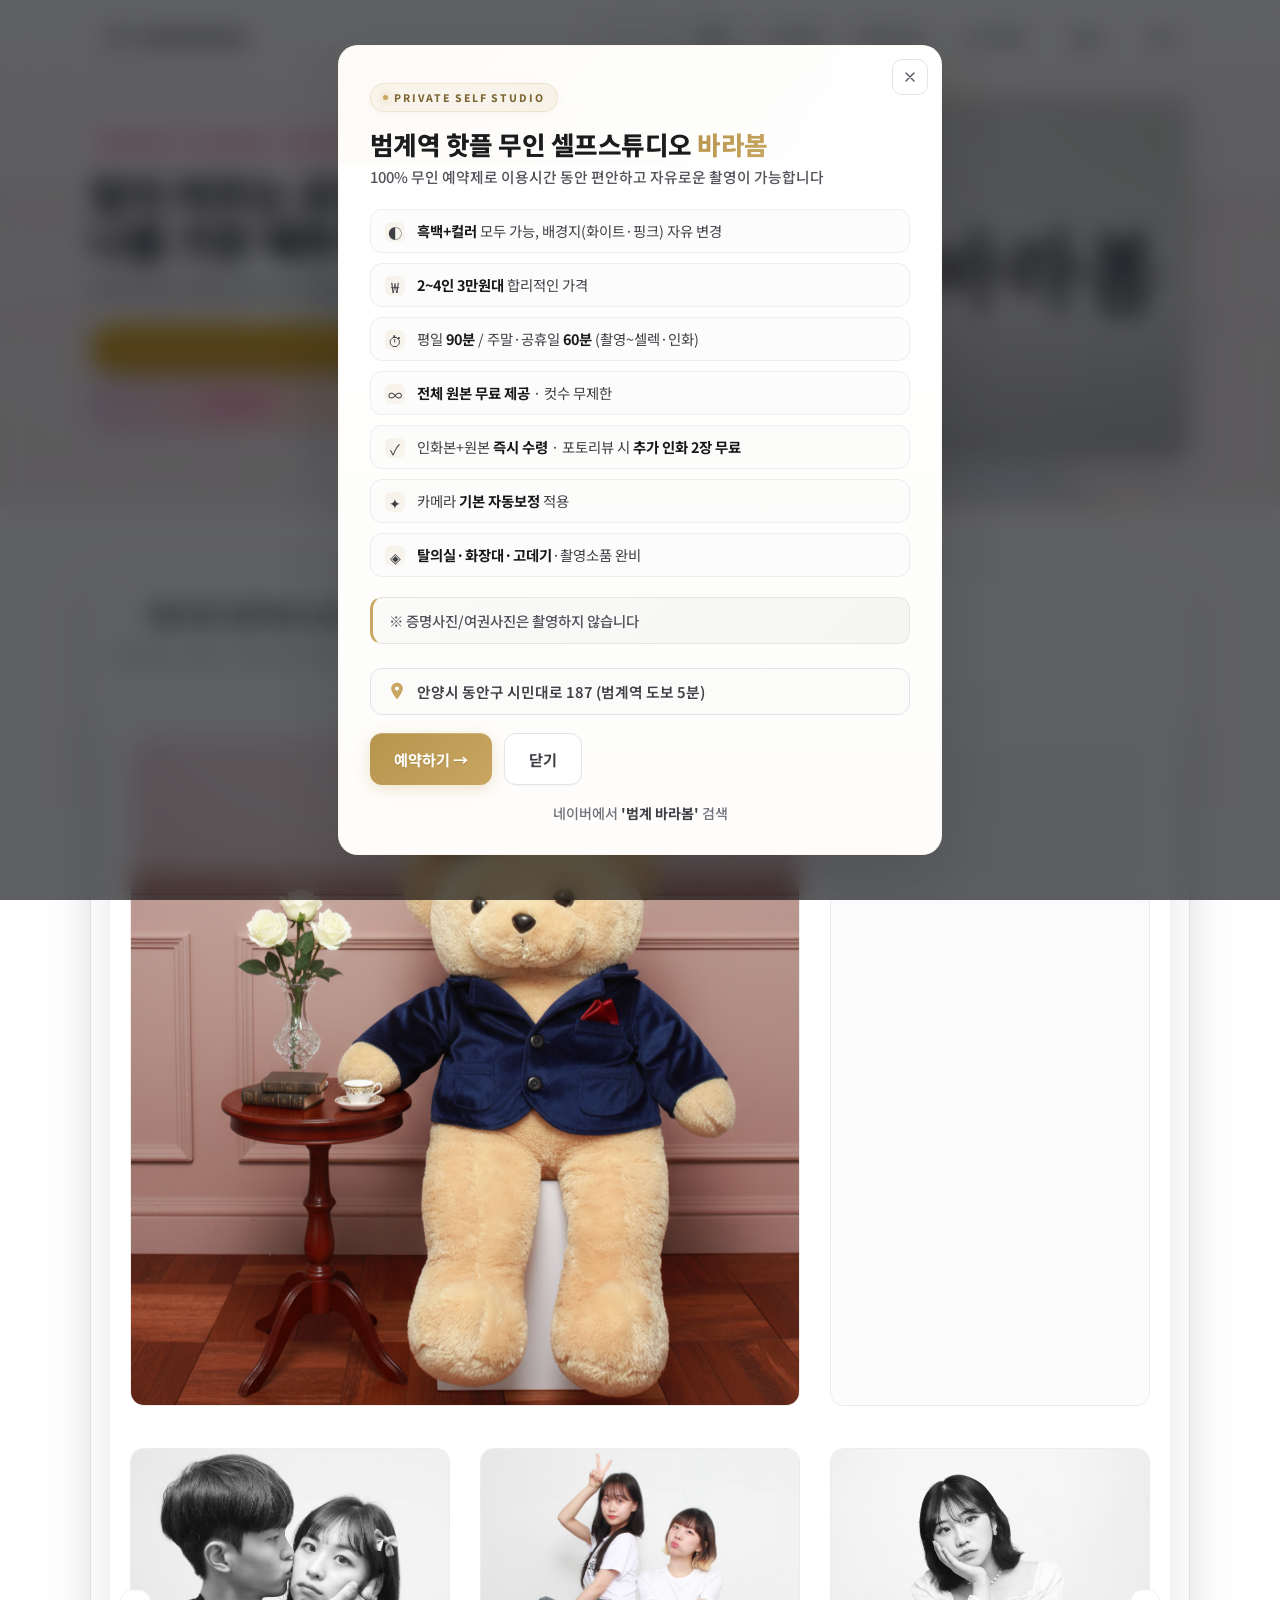
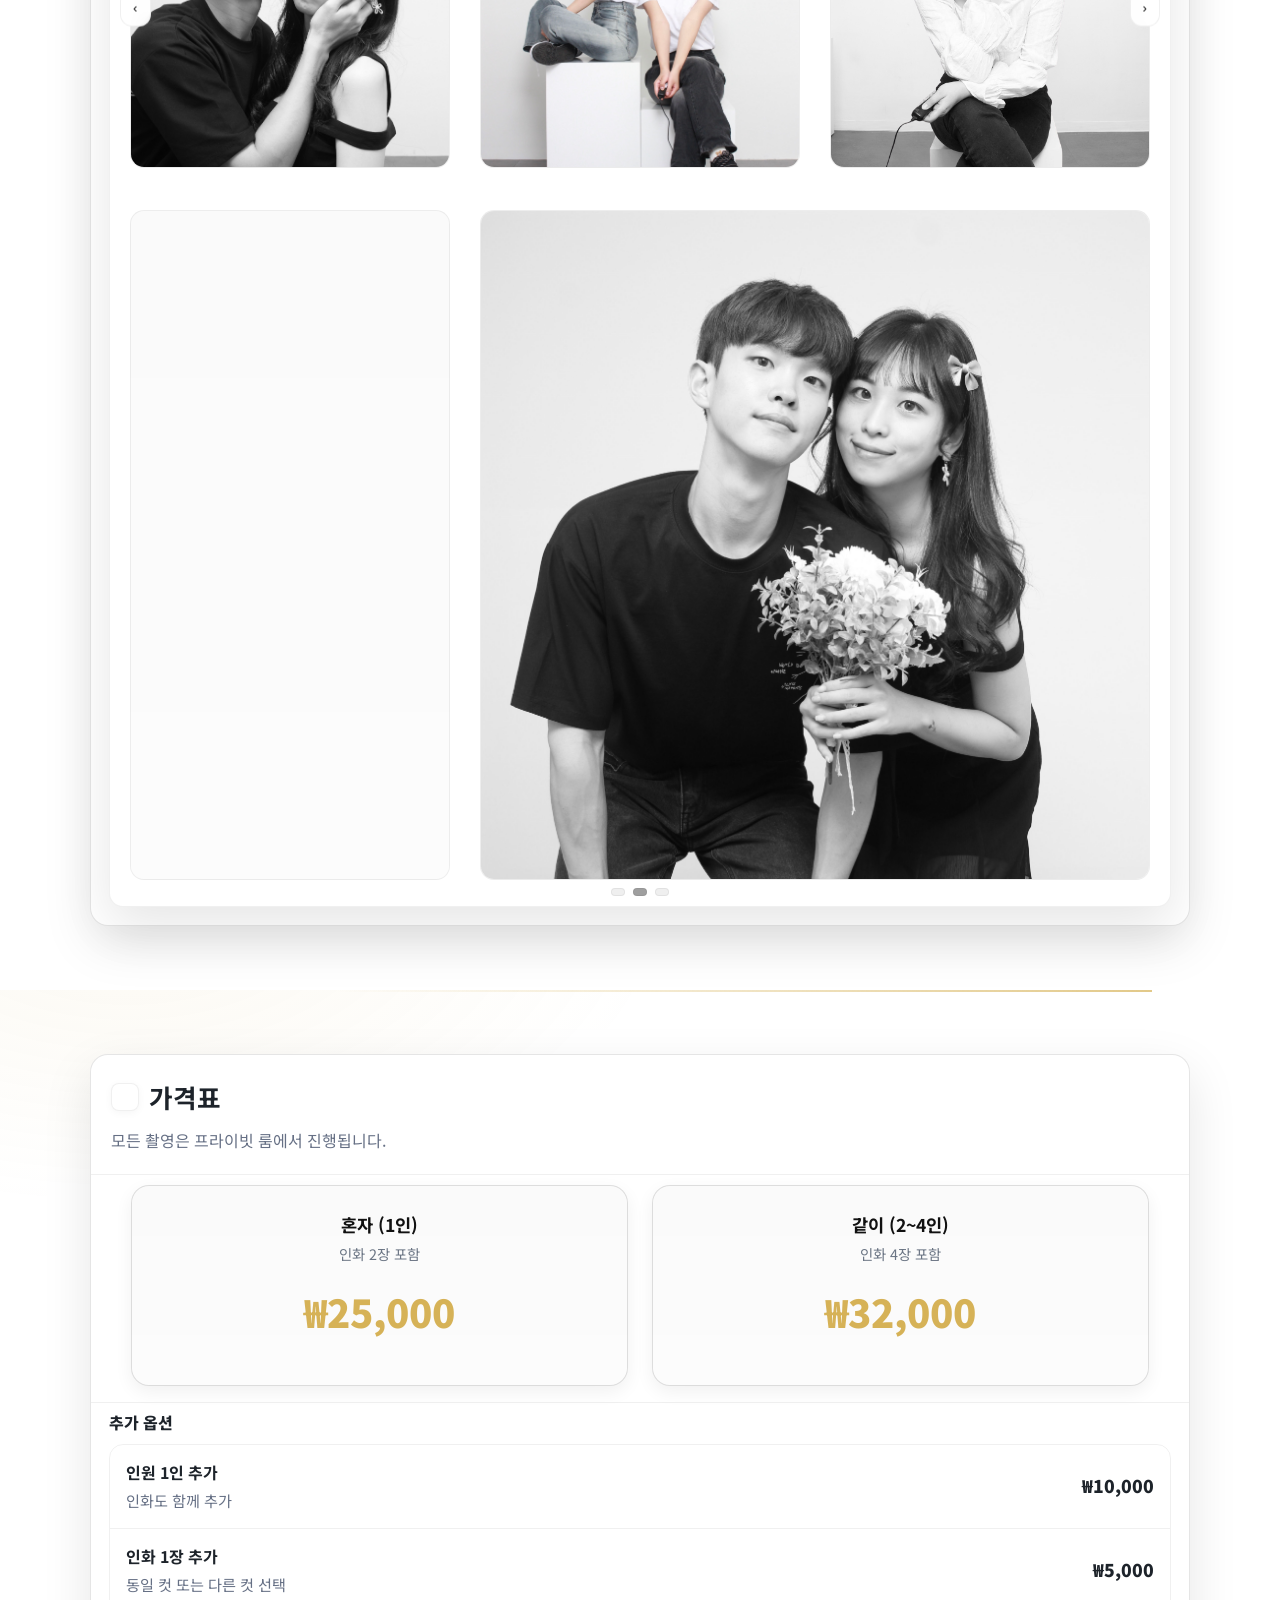
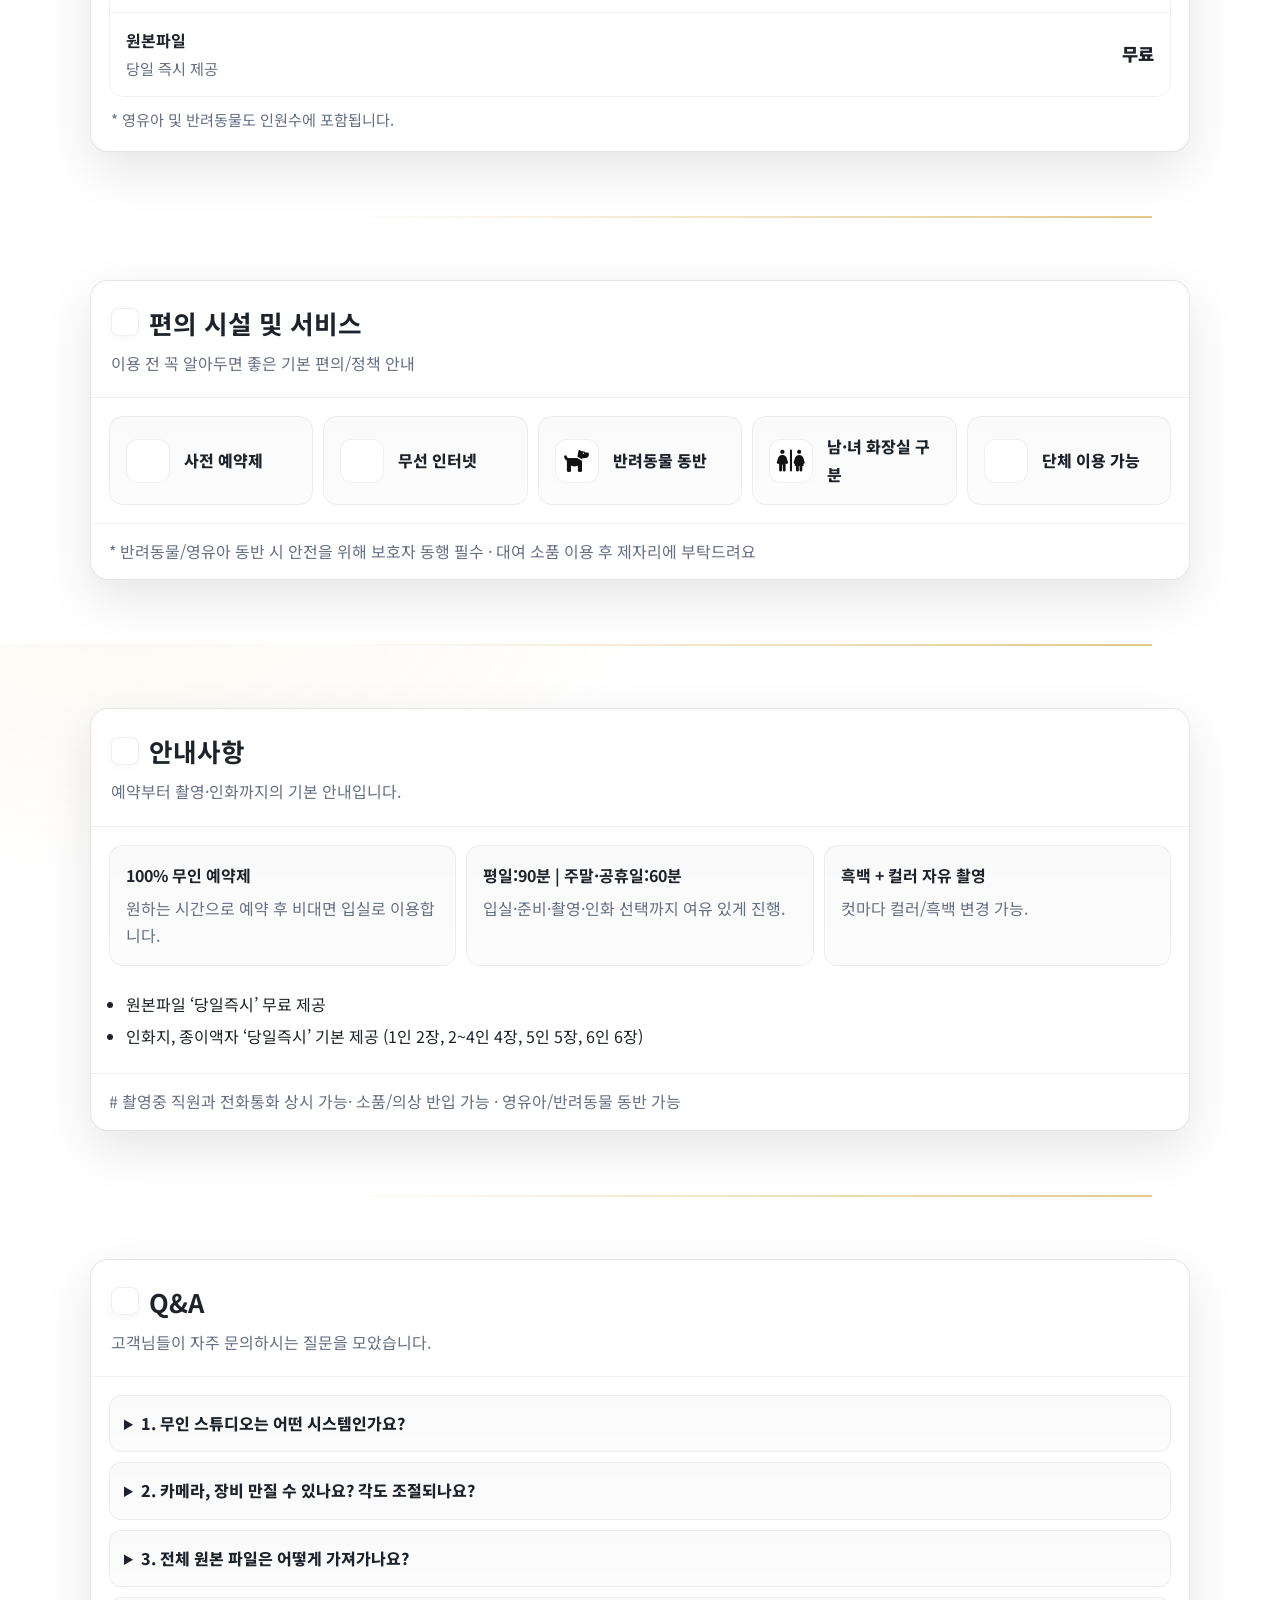
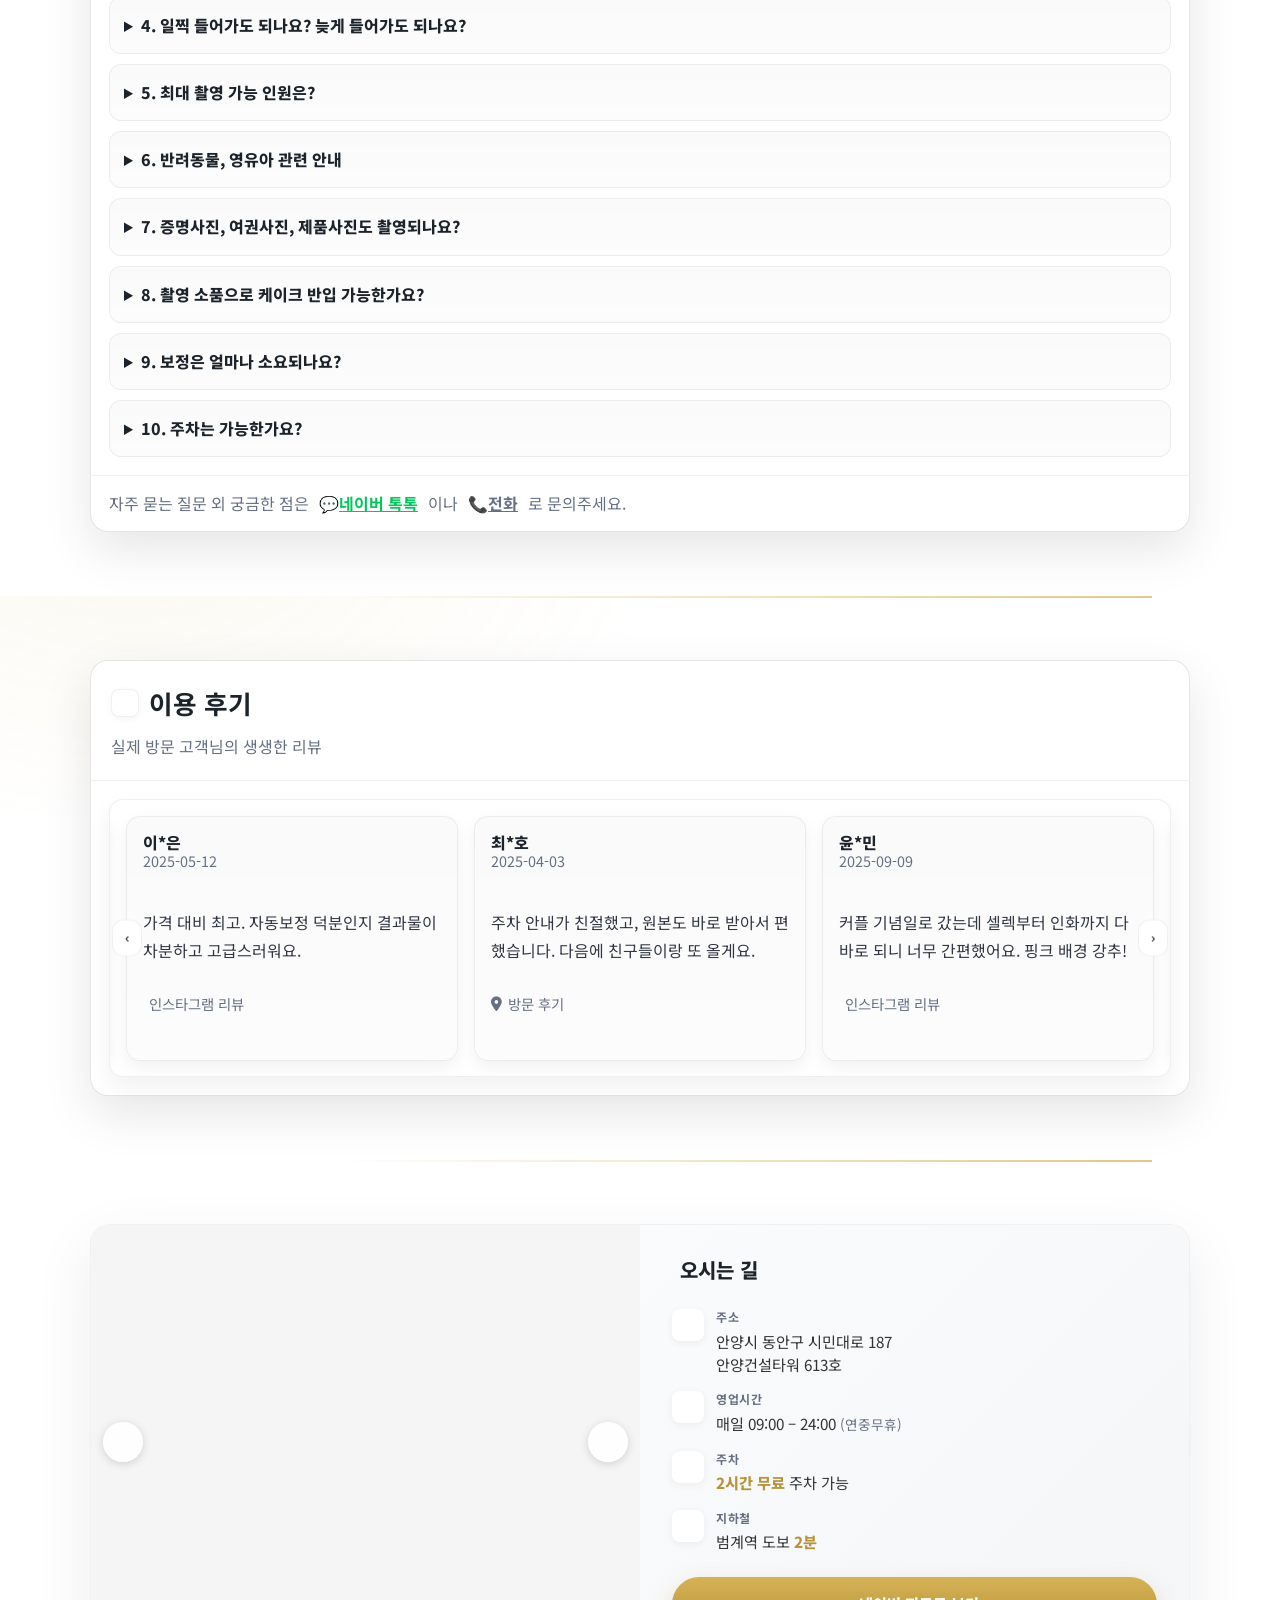
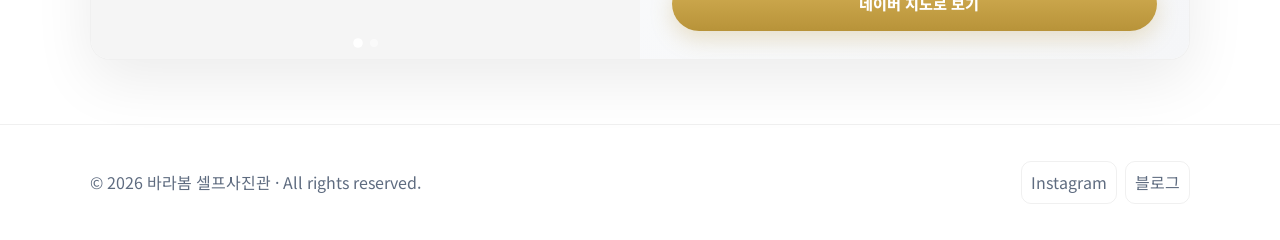
==== commit 5fa71186: "Update pricing for individual and group plans" ====
--- a/index.html
+++ b/index.html
@@ -347,12 +347,12 @@
             <div class="pricing-grid">
                 <article class="plan" aria-label="1인 요금">
                     <div class="name"><b>혼자 (1인)</b><br /><span class="inc">인화 2장 포함</span></div>
-                    <div class="price">₩20,000</div>
+                    <div class="price">₩25,000</div>
                 </article>
 
                 <article class="plan" aria-label="2~4인 요금">
                     <div class="name"><b>같이 (2~4인)</b><br /><span class="inc">인화 4장 포함</span></div>
-                    <div class="price">₩30,000</div>
+                    <div class="price">₩32,000</div>
                 </article>
             </div>
 
--- a/assets/css/style.css
+++ b/assets/css/style.css
@@ -366,6 +366,29 @@
     .section-sub {
         margin: 0 0 24px;
         color: var(--muted)
+    }
+
+    /* 모바일에서 섹션 타이틀 컴팩트하게 */
+    @media (max-width: 560px) {
+        .section-title {
+            font-size: 1.3rem;
+            gap: 8px;
+        }
+
+        .section-title .title-ico {
+            width: 24px;
+            height: 24px;
+            border-radius: 6px;
+        }
+
+        .section-title .title-ico i {
+            font-size: 14px;
+        }
+
+        .section-sub {
+            font-size: 0.9rem;
+            margin: 0 0 18px;
+        }
     }
 
     /* 골드 라인 애니메이션 */
@@ -631,6 +654,13 @@
         align-items: end
     }
 
+    /* 모바일에서 guide-head 컴팩트하게 */
+    @media (max-width: 560px) {
+        .guide-head {
+            padding: 16px 14px;
+        }
+    }
+
     .guide-grid {
         display: grid;
         grid-template-columns: repeat(3, 1fr);
@@ -644,6 +674,13 @@
         }
     }
 
+    @media (max-width:560px) {
+        .guide-grid {
+            padding: 14px;
+            gap: 8px;
+        }
+    }
+
     .step {
         border: 1px solid var(--line-soft);
         border-radius: 14px;
@@ -660,12 +697,55 @@
         margin: 0
     }
 
+    /* 모바일에서 step 카드 컴팩트하게 */
+    @media (max-width: 560px) {
+        .step {
+            padding: 12px;
+            border-radius: 10px;
+        }
+
+        .step h4 {
+            font-size: 0.95rem;
+            margin: 0 0 5px;
+        }
+
+        .fine {
+            font-size: 0.85rem;
+            line-height: 1.5;
+        }
+    }
+
     .guide-list {
         padding: 0 0 18px
     }
 
     .guide-list ul {
-        margin: 8px 0 0 1em
+        margin: 8px 0 0 1em;
+        padding-left: 1.2em;
+    }
+
+    .guide-list li {
+        margin-bottom: 6px;
+        line-height: 1.6;
+    }
+
+    /* 모바일에서 guide-list 컴팩트하게 */
+    @media (max-width: 560px) {
+        .guide-list {
+            padding: 0 14px 14px;
+        }
+
+        .guide-list ul {
+            margin: 6px 0 0 0.5em;
+            padding-left: 1em;
+        }
+
+        .guide-list li {
+            font-size: 0.85rem;
+            line-height: 1.55;
+            margin-bottom: 5px;
+            word-break: keep-all;
+        }
     }
 
     .guide-foot {
@@ -675,6 +755,15 @@
         display: flex;
         gap: 10px;
         flex-wrap: wrap
+    }
+
+    /* 모바일에서 guide-foot 컴팩트하게 */
+    @media (max-width: 560px) {
+        .guide-foot {
+            padding: 12px 14px;
+            font-size: 0.85rem;
+            line-height: 1.5;
+        }
     }
 
     /* 편의 시설 */
@@ -768,6 +857,15 @@
         flex-wrap: wrap
     }
 
+    /* 모바일에서 amen-foot 텍스트 컴팩트하게 */
+    @media (max-width: 560px) {
+        .amen-foot {
+            padding: 12px 14px;
+            font-size: 0.85rem;
+            line-height: 1.5;
+        }
+    }
+
     /* FAQ / Location / Footer */
     .faq {
         display: grid;
@@ -785,6 +883,39 @@
     summary {
         font-weight: 800;
         cursor: pointer
+    }
+
+    details p {
+        margin: 10px 0 0;
+        line-height: 1.6;
+    }
+
+    /* 모바일에서 FAQ 텍스트 컴팩트하게 */
+    @media (max-width: 560px) {
+        .faq {
+            gap: 8px;
+            padding: 14px;
+        }
+
+        details {
+            padding: 12px;
+            border-radius: 10px;
+        }
+
+        summary {
+            font-size: 0.9rem;
+            font-weight: 700;
+        }
+
+        details p {
+            font-size: 0.85rem;
+            line-height: 1.55;
+            margin: 8px 0 0;
+        }
+
+        details p span {
+            font-size: 0.85rem;
+        }
     }
 
 
@@ -1736,7 +1867,7 @@
         height: 100svh;
         /* 주소창 변동에도 안정 */
         z-index: -1;
-        background: url("assets/images/b01.png") center / cover no-repeat;
+        background: url("../images/b01.png") center / cover no-repeat;
         opacity: var(--bg-fixed-opacity);
         backface-visibility: hidden;
         transform: translateZ(0);
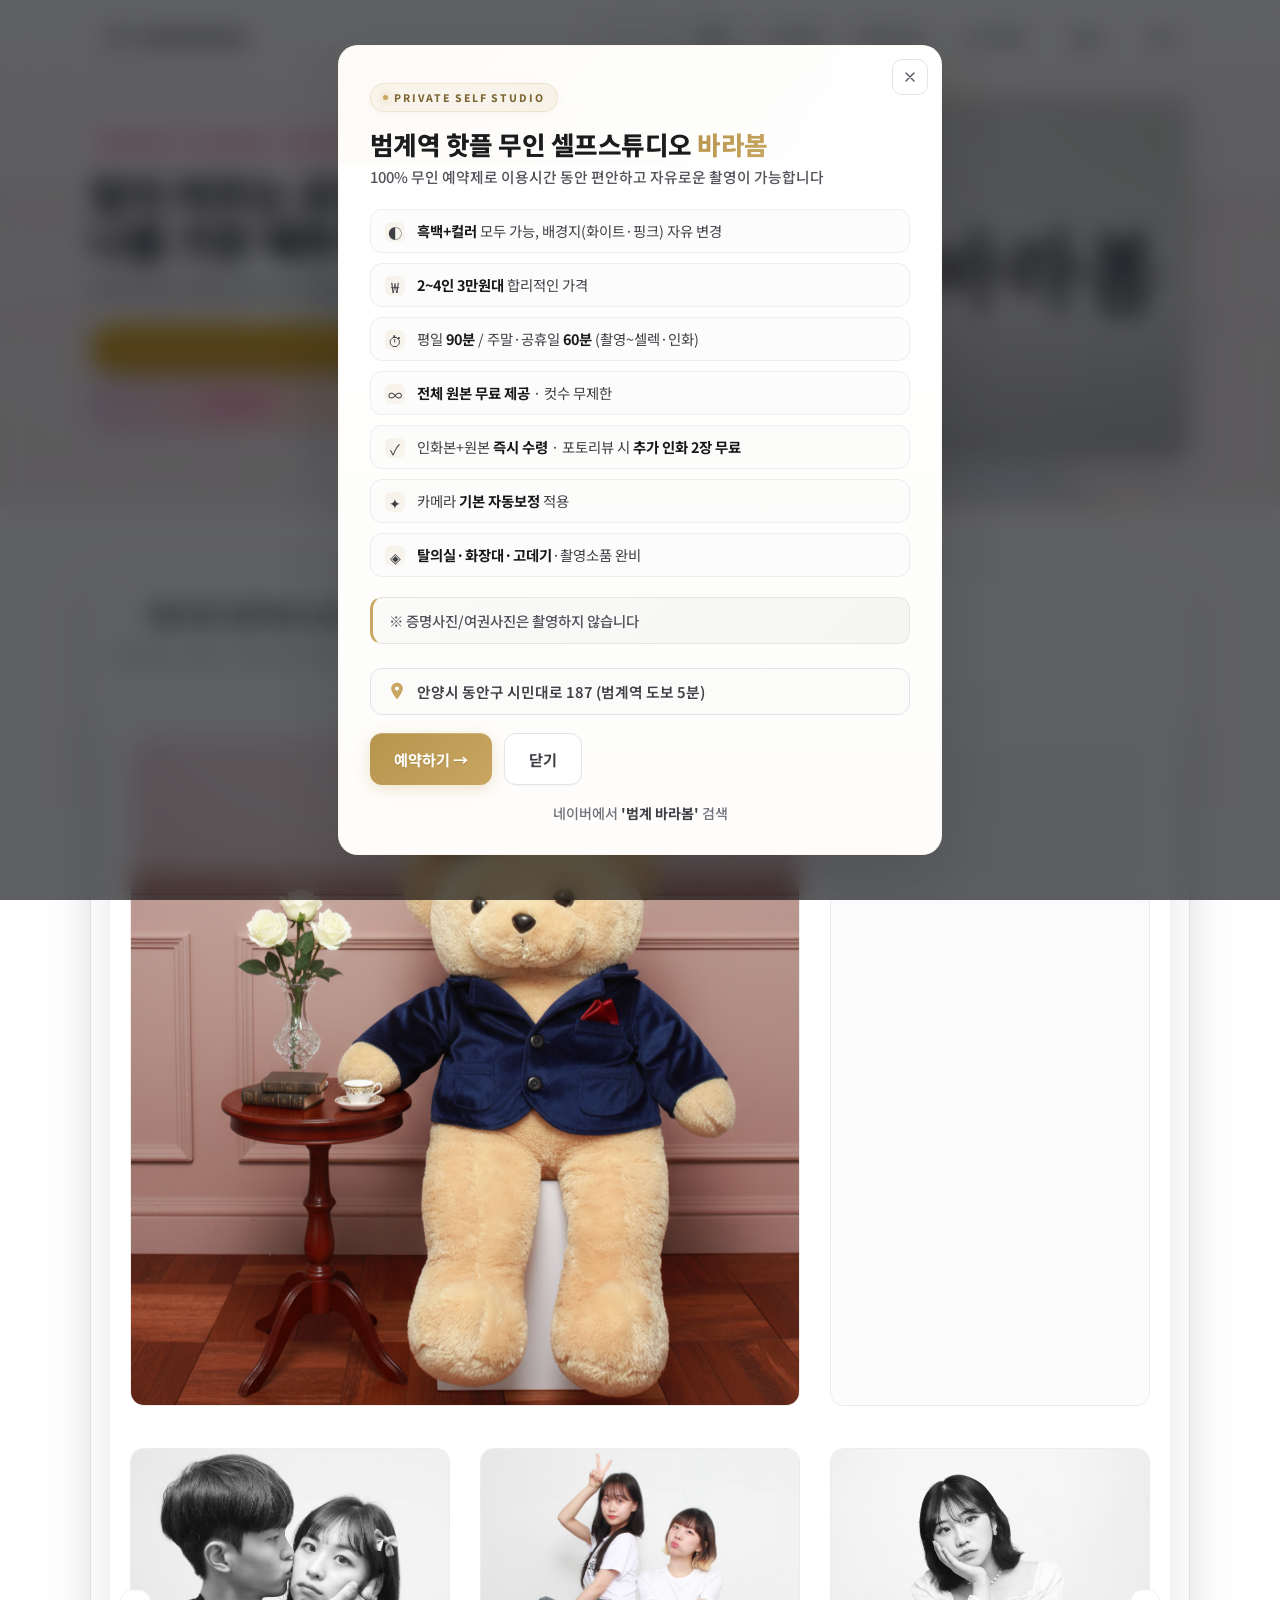
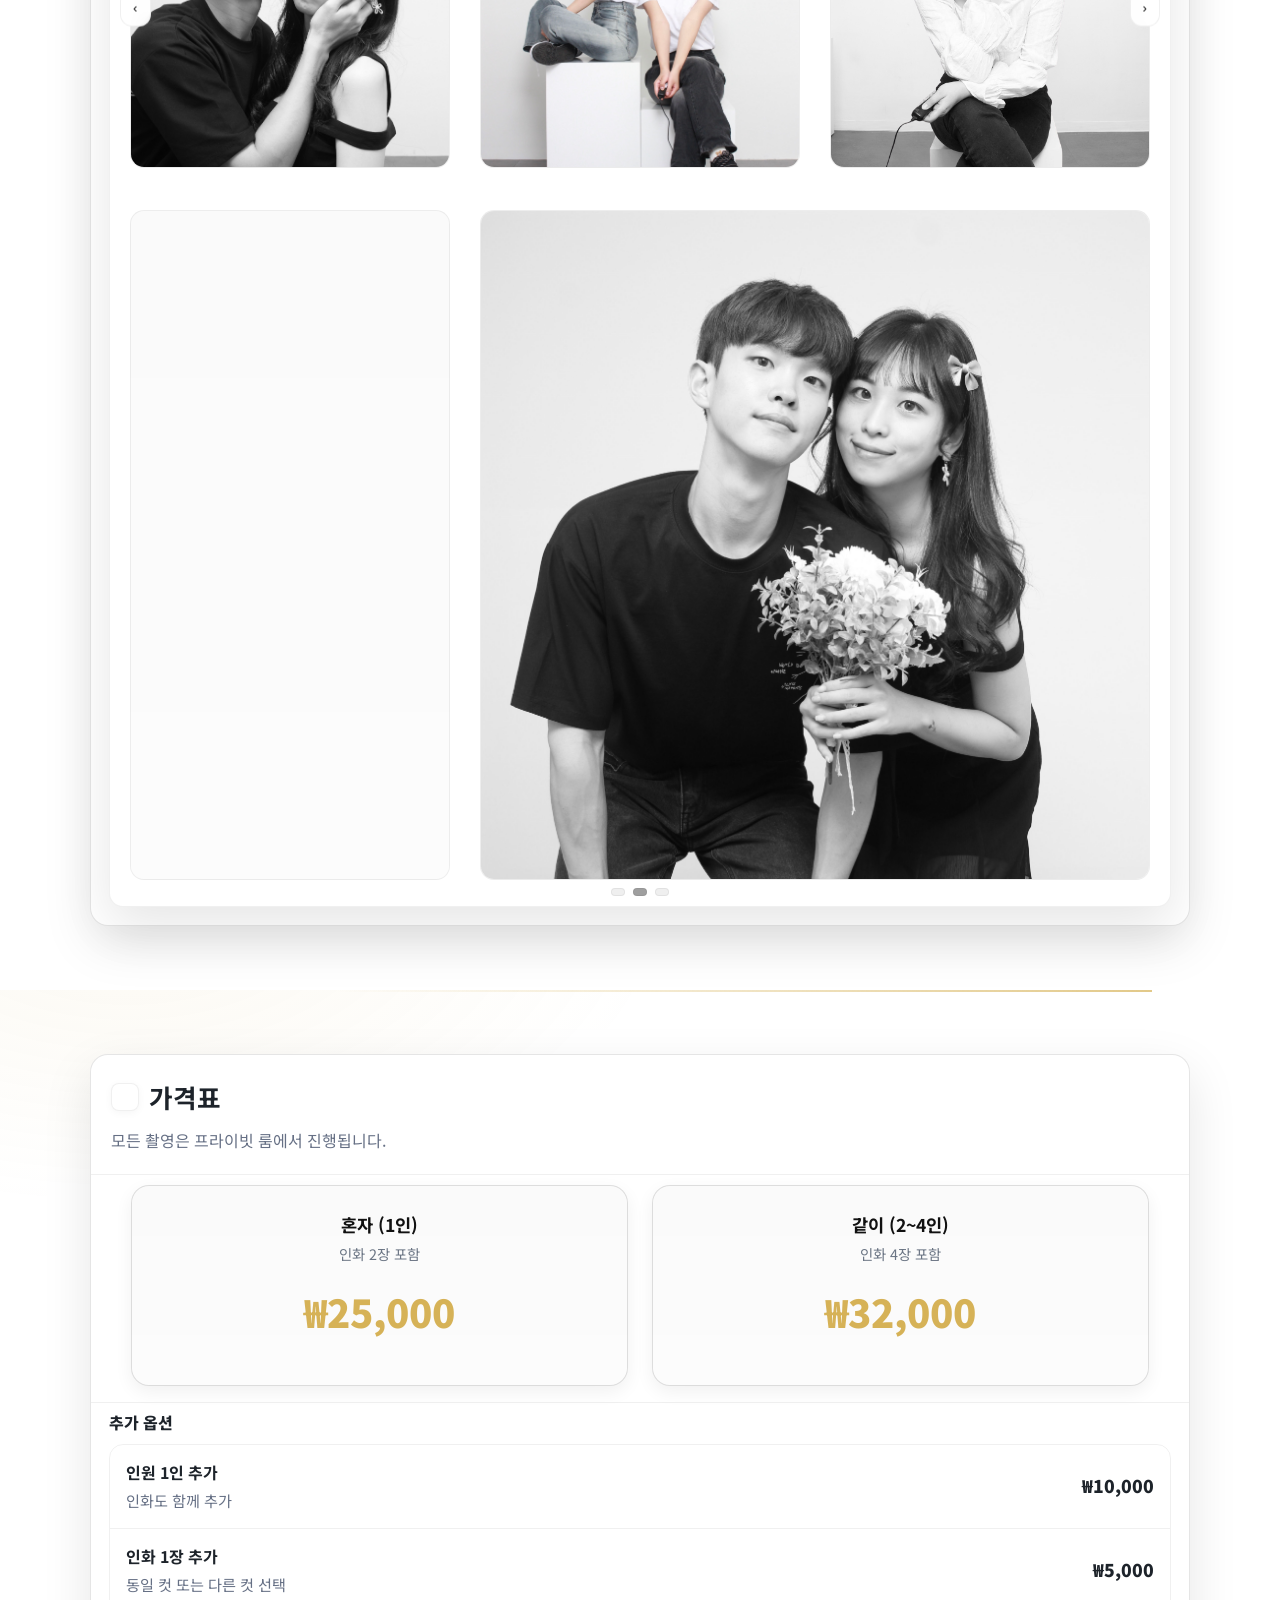
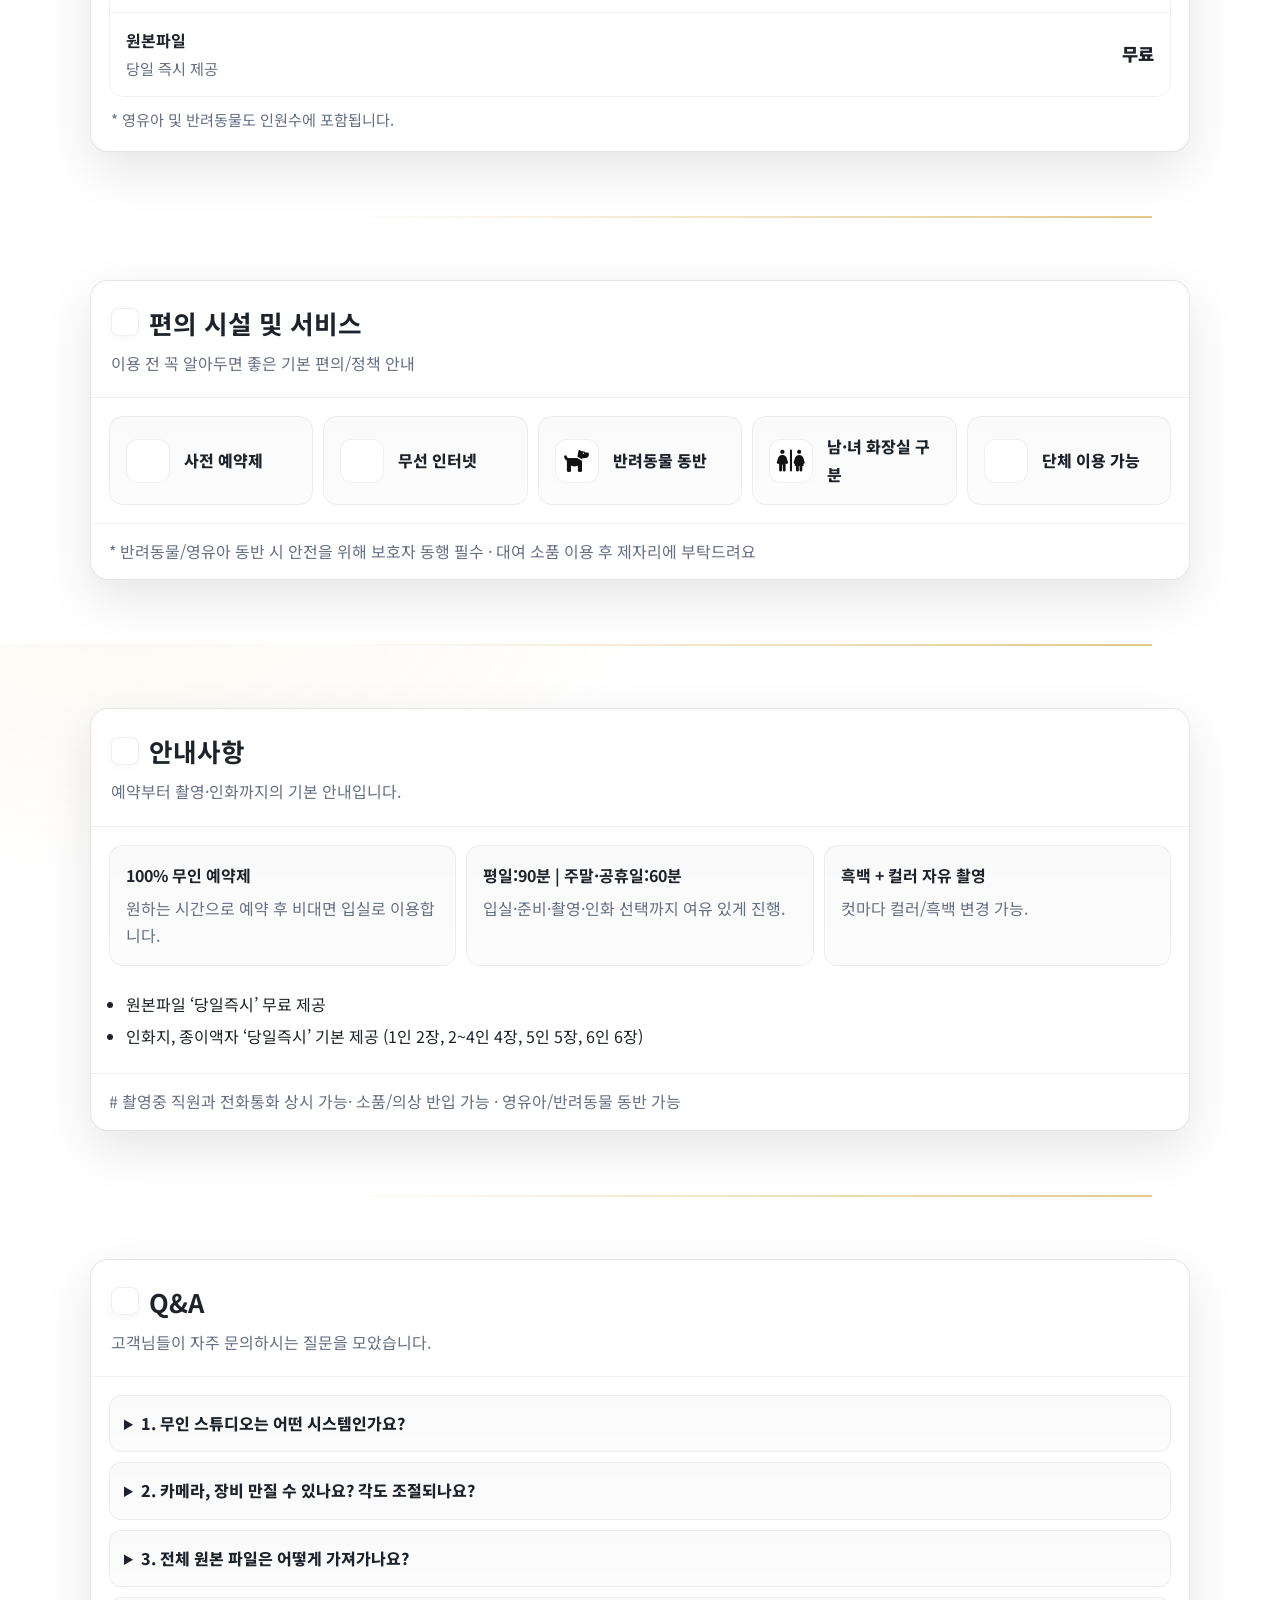
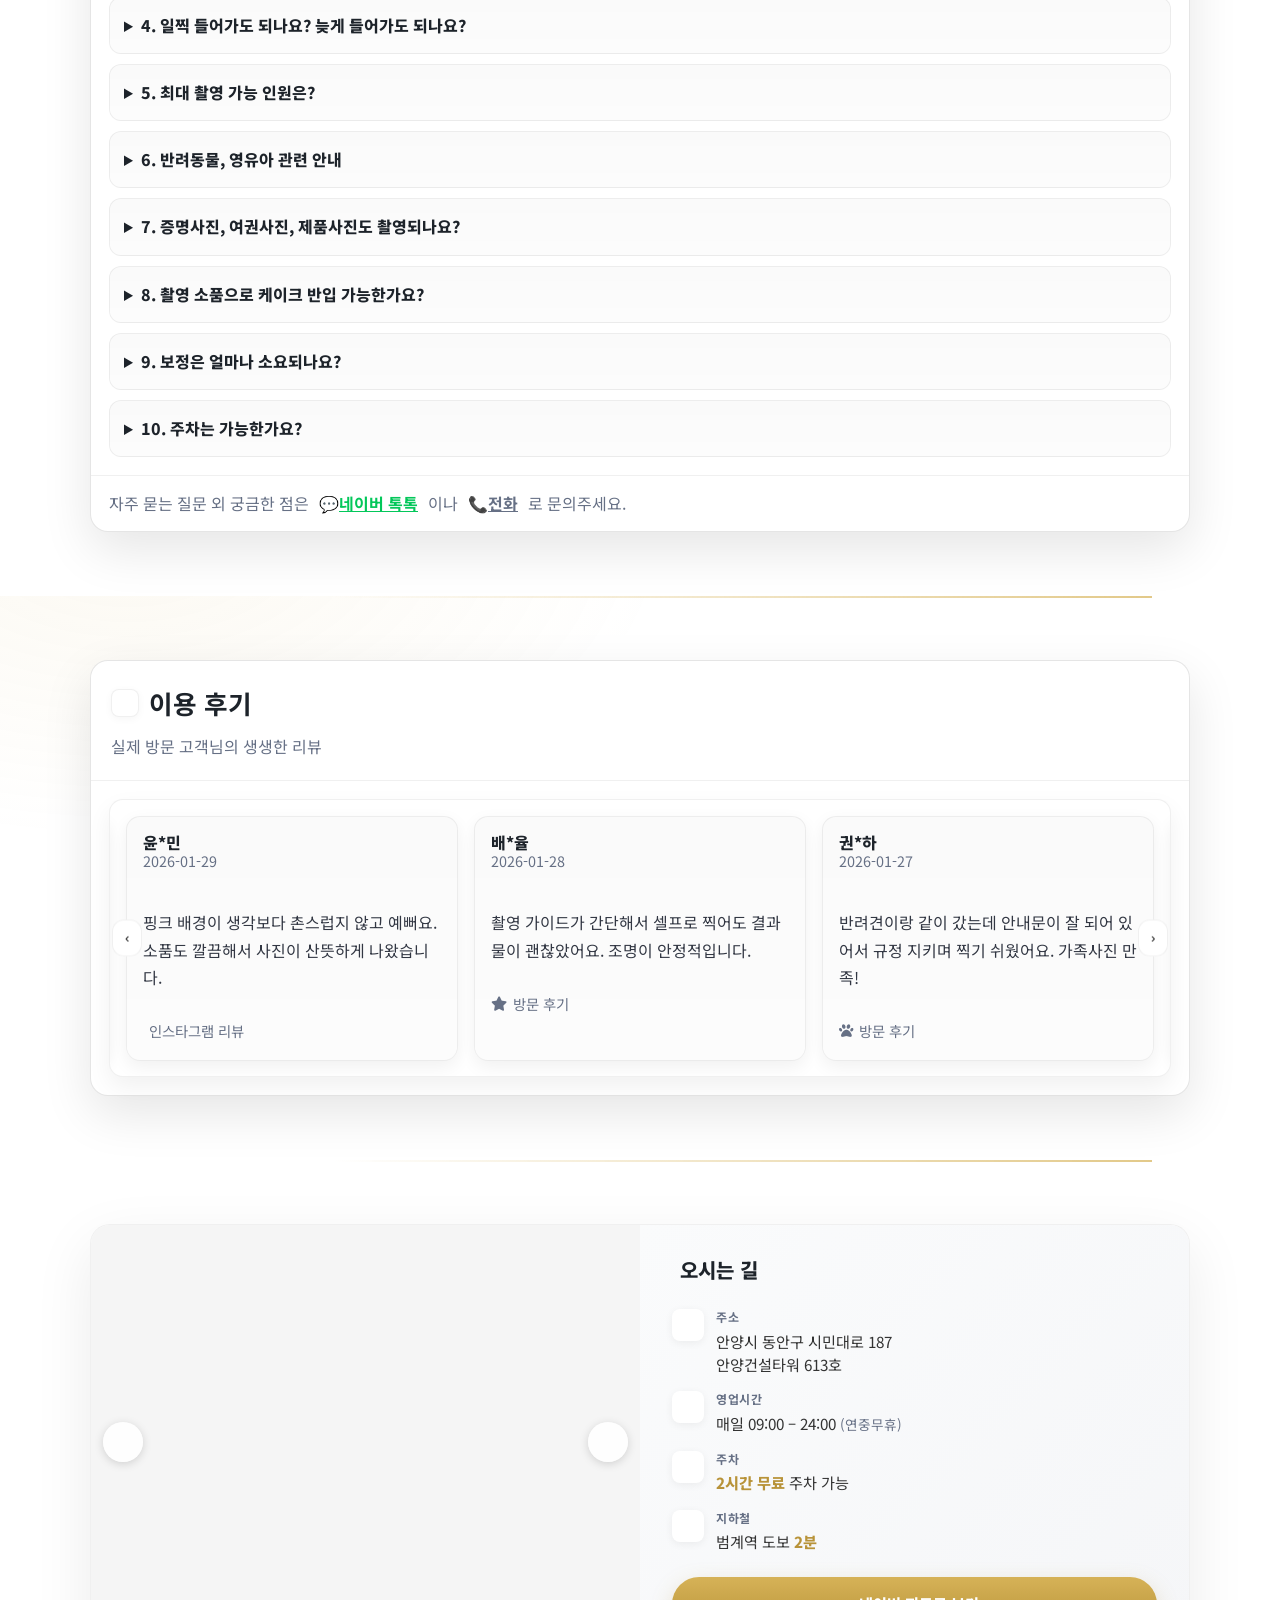
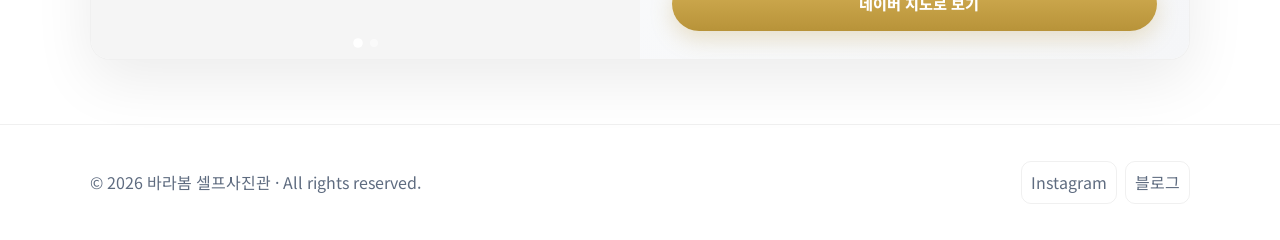
==== commit c5aeb069: "Update index.html" ====
--- a/index.html
+++ b/index.html
@@ -580,180 +580,212 @@
             <div class="reviews-body">
                 <div class="review-slider" id="reviewSlider" aria-label="이용 후기 슬라이더">
                     <div class="review-track">
-                        <!-- Card 1 -->
-                        <article class="review-card" aria-roledescription="slide">
-                            <div class="review-head">
-                                <div class="review-meta">
-                                    <span class="review-name">정*현</span>
-                                    <span class="review-date">2025-08-02</span>
-                                </div>
-                            </div>
-                            <div class="review-stars" aria-label="별점 5점 만점">
-                                <i class="ri-star-fill" aria-hidden="true"></i><i class="ri-star-fill"></i><i class="ri-star-fill"></i><i class="ri-star-fill"></i><i class="ri-star-fill"></i>
-                            </div>
-                            <p class="review-text">조명이 진짜 예뻐요. 흑백/컬러 둘 다 느낌이 달라서 시간 가는 줄 모르고 찍었습니다. 스태프 호출벨도 있어서 안심됐어요.</p>
-                            <div class="review-source"><i class="ri-instagram-line" aria-hidden="true"></i>인스타그램 리뷰</div>
-                        </article>
-                        <!-- Card 2 -->
-                        <article class="review-card" aria-roledescription="slide">
-                            <div class="review-head">
-                                <div class="review-meta">
-                                    <span class="review-name">김*지</span>
-                                    <span class="review-date">2025-07-18</span>
-                                </div>
-                            </div>
-                            <div class="review-stars"><i class="ri-star-fill"></i><i class="ri-star-fill"></i><i class="ri-star-fill"></i><i class="ri-star-fill"></i><i class="ri-star-fill"></i></div>
-                            <p class="review-text">가족사진 찍었는데 인화까지 바로 받아서 좋았어요. 프라이빗 룸이라 아이랑 편하게 찍었습니다.</p>
-                            <div class="review-source"><i class="fa-solid fa-blog" aria-hidden="true"></i>네이버 블로그</div>
-                        </article>
-                        <!-- Card 3 -->
-                        <article class="review-card" aria-roledescription="slide">
-                            <div class="review-head">
-                                <div class="review-meta">
-                                    <span class="review-name">박*우</span>
-                                    <span class="review-date">2025-06-01</span>
-                                </div>
-                            </div>
-                            <div class="review-stars"><i class="ri-star-fill"></i><i class="ri-star-fill"></i><i class="ri-star-fill"></i><i class="ri-star-fill"></i><i class="ri-star-half-fill"></i></div>
-                            <p class="review-text">소품이 다양해서 컷 수가 엄청 많아졌어요. 배경지 핑크도 분위기 굿!</p>
-                            <div class="review-source"><i class="ri-star-line" aria-hidden="true"></i>방문 후기</div>
-                        </article>
-                        <!-- Card 4 -->
-                        <article class="review-card" aria-roledescription="slide">
-                            <div class="review-head">
-                                <div class="review-meta">
-                                    <span class="review-name">이*은</span>
-                                    <span class="review-date">2025-05-12</span>
-                                </div>
-                            </div>
-                            <div class="review-stars"><i class="ri-star-fill"></i><i class="ri-star-fill"></i><i class="ri-star-fill"></i><i class="ri-star-fill"></i><i class="ri-star-fill"></i></div>
-                            <p class="review-text">가격 대비 최고. 자동보정 덕분인지 결과물이 차분하고 고급스러워요.</p>
-                            <div class="review-source"><i class="ri-instagram-line" aria-hidden="true"></i>인스타그램 리뷰</div>
-                        </article>
-                        <!-- Card 5 -->
-                        <article class="review-card" aria-roledescription="slide">
-                            <div class="review-head">
-                                <div class="review-meta">
-                                    <span class="review-name">최*호</span>
-                                    <span class="review-date">2025-04-03</span>
-                                </div>
-                            </div>
-                            <div class="review-stars"><i class="ri-star-fill"></i><i class="ri-star-fill"></i><i class="ri-star-fill"></i><i class="ri-star-fill"></i><i class="ri-star-fill"></i></div>
-                            <p class="review-text">주차 안내가 친절했고, 원본도 바로 받아서 편했습니다. 다음에 친구들이랑 또 올게요.</p>
-                            <div class="review-source"><i class="fa-solid fa-location-dot" aria-hidden="true"></i>방문 후기</div>
-                        </article>
-
-                        <!-- Added cards -->
-                        <article class="review-card" aria-roledescription="slide">
-                            <div class="review-head">
-                                <div class="review-meta">
-                                    <span class="review-name">윤*민</span>
-                                    <span class="review-date">2025-09-09</span>
-                                </div>
-                            </div>
-                            <div class="review-stars"><i class="ri-star-fill"></i><i class="ri-star-fill"></i><i class="ri-star-fill"></i><i class="ri-star-fill"></i><i class="ri-star-fill"></i></div>
-                            <p class="review-text">커플 기념일로 갔는데 셀렉부터 인화까지 다 바로 되니 너무 간편했어요. 핑크 배경 강추!</p>
-                            <div class="review-source"><i class="ri-instagram-line" aria-hidden="true"></i>인스타그램 리뷰</div>
-                        </article>
-                        <article class="review-card" aria-roledescription="slide">
-                            <div class="review-head">
-                                <div class="review-meta">
-                                    <span class="review-name">고*영</span>
-                                    <span class="review-date">2025-08-22</span>
-                                </div>
-                            </div>
-                            <div class="review-stars"><i class="ri-star-fill"></i><i class="ri-star-fill"></i><i class="ri-star-fill"></i><i class="ri-star-fill"></i><i class="ri-star-half-fill"></i></div>
-                            <p class="review-text">무인인데도 안내가 잘 되어 있어 처음 이용하는 사람도 어렵지 않았어요. 다음엔 친구들이랑 단체로!</p>
-                            <div class="review-source"><i class="fa-solid fa-blog" aria-hidden="true"></i>네이버 블로그</div>
-                        </article>
-                        <article class="review-card" aria-roledescription="slide">
-                            <div class="review-head">
-                                <div class="review-meta">
-                                    <span class="review-name">서*원</span>
-                                    <span class="review-date">2025-08-03</span>
-                                </div>
-                            </div>
-                            <div class="review-stars"><i class="ri-star-fill"></i><i class="ri-star-fill"></i><i class="ri-star-fill"></i><i class="ri-star-fill"></i><i class="ri-star-fill"></i></div>
-                            <p class="review-text">조명 톤이 차분해서 피부표현이 예쁘게 나와요. 자동보정도 과하지 않아 만족!</p>
-                            <div class="review-source"><i class="ri-star-line" aria-hidden="true"></i>방문 후기</div>
-                        </article>
-                        <article class="review-card" aria-roledescription="slide">
-                            <div class="review-head">
-                                <div class="review-meta">
-                                    <span class="review-name">임*주</span>
-                                    <span class="review-date">2025-07-29</span>
-                                </div>
-                            </div>
-                            <div class="review-stars"><i class="ri-star-fill"></i><i class="ri-star-fill"></i><i class="ri-star-fill"></i><i class="ri-star-fill"></i><i class="ri-star-fill"></i></div>
-                            <p class="review-text">아이랑 함께 찍었는데 프라이빗 룸이라 편했어요. 소품도 깔끔하고 다양합니다.</p>
-                            <div class="review-source"><i class="ri-instagram-line" aria-hidden="true"></i>인스타그램 리뷰</div>
-                        </article>
-                        <article class="review-card" aria-roledescription="slide">
-                            <div class="review-head">
-                                <div class="review-meta">
-                                    <span class="review-name">문*성</span>
-                                    <span class="review-date">2025-07-08</span>
-                                </div>
-                            </div>
-                            <div class="review-stars"><i class="ri-star-fill"></i><i class="ri-star-fill"></i><i class="ri-star-fill"></i><i class="ri-star-fill"></i><i class="ri-star-fill"></i></div>
-                            <p class="review-text">흑백 감성 제대로! 친구들이랑 우정사진 남기고 왔어요. 가격도 합리적.</p>
-                            <div class="review-source"><i class="fa-solid fa-user" aria-hidden="true"></i>방문 후기</div>
-                        </article>
-                        <article class="review-card" aria-roledescription="slide">
-                            <div class="review-head">
-                                <div class="review-meta">
-                                    <span class="review-name">이*재</span>
-                                    <span class="review-date">2025-06-21</span>
-                                </div>
-                            </div>
-                            <div class="review-stars"><i class="ri-star-fill"></i><i class="ri-star-fill"></i><i class="ri-star-fill"></i><i class="ri-star-fill"></i><i class="ri-star-half-fill"></i></div>
-                            <p class="review-text">대기 없이 바로 입실해서 편했고, 원본 파일 메일로 바로 받아 좋았습니다.</p>
-                            <div class="review-source"><i class="fa-solid fa-envelope" aria-hidden="true"></i>메일 후기</div>
-                        </article>
-                        <article class="review-card" aria-roledescription="slide">
-                            <div class="review-head">
-                                <div class="review-meta">
-                                    <span class="review-name">배*율</span>
-                                    <span class="review-date">2025-06-05</span>
-                                </div>
-                            </div>
-                            <div class="review-stars"><i class="ri-star-fill"></i><i class="ri-star-fill"></i><i class="ri-star-fill"></i><i class="ri-star-fill"></i><i class="ri-star-fill"></i></div>
-                            <p class="review-text">장비는 손대지 않아도 되어서 셀프로도 결과물이 좋네요. 핑크 배경 진짜 예뻐요.</p>
-                            <div class="review-source"><i class="ri-instagram-line" aria-hidden="true"></i>인스타그램 리뷰</div>
-                        </article>
-                        <article class="review-card" aria-roledescription="slide">
-                            <div class="review-head">
-                                <div class="review-meta">
-                                    <span class="review-name">권*하</span>
-                                    <span class="review-date">2025-05-30</span>
-                                </div>
-                            </div>
-                            <div class="review-stars"><i class="ri-star-fill"></i><i class="ri-star-fill"></i><i class="ri-star-fill"></i><i class="ri-star-fill"></i><i class="ri-star-fill"></i></div>
-                            <p class="review-text">반려견과 함께 가족사진 남겼어요. 규정만 지키면 반려동물 동반 가능해서 좋아요.</p>
-                            <div class="review-source"><i class="fa-solid fa-paw" aria-hidden="true"></i>방문 후기</div>
-                        </article>
-                        <article class="review-card" aria-roledescription="slide">
-                            <div class="review-head">
-                                <div class="review-meta">
-                                    <span class="review-name">정*림</span>
-                                    <span class="review-date">2025-05-10</span>
-                                </div>
-                            </div>
-                            <div class="review-stars"><i class="ri-star-fill"></i><i class="ri-star-fill"></i><i class="ri-star-fill"></i><i class="ri-star-fill"></i><i class="ri-star-fill"></i></div>
-                            <p class="review-text">조명 세팅이 고정이라 어렵지 않았고, 안내 모달과 가이드가 친절했어요.</p>
-                            <div class="review-source"><i class="fa-solid fa-star" aria-hidden="true"></i>방문 후기</div>
-                        </article>
-                        <article class="review-card" aria-roledescription="slide">
-                            <div class="review-head">
-                                <div class="review-meta">
-                                    <span class="review-name">장*우</span>
-                                    <span class="review-date">2025-04-27</span>
-                                </div>
-                            </div>
-                            <div class="review-stars"><i class="ri-star-fill"></i><i class="ri-star-fill"></i><i class="ri-star-fill"></i><i class="ri-star-fill"></i><i class="ri-star-fill"></i></div>
-                            <p class="review-text">인화 4장 기본 포함이라 친구들과 공평하게 나눌 수 있어서 좋네요.</p>
-                            <div class="review-source"><i class="fa-solid fa-camera" aria-hidden="true"></i>방문 후기</div>
-                        </article>
+                        <!-- 최신 후기 (앞으로 나오게) : 다양한 주제/톤으로 "갯수 많이" 추가 -->
+						<!-- 아래 카드들을 review-track 맨 앞(최상단)에 통째로 붙여넣으면 최신이 먼저 노출됩니다 -->
+						
+						<article class="review-card" aria-roledescription="slide">
+						  <div class="review-head"><div class="review-meta"><span class="review-name">한*솔</span><span class="review-date">2026-02-05</span></div></div>
+						  <div class="review-stars" aria-label="별점 5점 만점"><i class="ri-star-fill" aria-hidden="true"></i><i class="ri-star-fill"></i><i class="ri-star-fill"></i><i class="ri-star-fill"></i><i class="ri-star-fill"></i></div>
+						  <p class="review-text">주차 안내가 눈에 띄어서 처음 방문인데도 헤매지 않았어요. 입실부터 촬영까지 동선이 깔끔합니다.</p>
+						  <div class="review-source"><i class="fa-solid fa-location-dot" aria-hidden="true"></i>방문 후기</div>
+						</article>
+						
+						<article class="review-card" aria-roledescription="slide">
+						  <div class="review-head"><div class="review-meta"><span class="review-name">오*라</span><span class="review-date">2026-02-04</span></div></div>
+						  <div class="review-stars" aria-label="별점 5점 만점"><i class="ri-star-fill" aria-hidden="true"></i><i class="ri-star-fill"></i><i class="ri-star-fill"></i><i class="ri-star-fill"></i><i class="ri-star-fill"></i></div>
+						  <p class="review-text">커플로 갔는데 프라이빗 룸이라 민망함 없이 포즈도 이것저것 해봤어요. 흑백 강추!</p>
+						  <div class="review-source"><i class="ri-instagram-line" aria-hidden="true"></i>인스타그램 리뷰</div>
+						</article>
+						
+						<article class="review-card" aria-roledescription="slide">
+						  <div class="review-head"><div class="review-meta"><span class="review-name">신*준</span><span class="review-date">2026-02-03</span></div></div>
+						  <div class="review-stars" aria-label="별점 5점 만점"><i class="ri-star-fill" aria-hidden="true"></i><i class="ri-star-fill"></i><i class="ri-star-fill"></i><i class="ri-star-fill"></i><i class="ri-star-half-fill"></i></div>
+						  <p class="review-text">무인이라 걱정했는데 안내가 단계별로 떠서 어렵지 않았어요. 셀렉 화면이 커서 고르기 편했습니다.</p>
+						  <div class="review-source"><i class="fa-solid fa-user" aria-hidden="true"></i>방문 후기</div>
+						</article>
+						
+						<article class="review-card" aria-roledescription="slide">
+						  <div class="review-head"><div class="review-meta"><span class="review-name">전*희</span><span class="review-date">2026-02-01</span></div></div>
+						  <div class="review-stars" aria-label="별점 5점 만점"><i class="ri-star-fill" aria-hidden="true"></i><i class="ri-star-fill"></i><i class="ri-star-fill"></i><i class="ri-star-fill"></i><i class="ri-star-fill"></i></div>
+						  <p class="review-text">아이랑 갔는데 방이 조용하고 넓어서 편했어요. 인화 바로 받아서 가족들이 좋아했습니다.</p>
+						  <div class="review-source"><i class="fa-solid fa-blog" aria-hidden="true"></i>네이버 블로그</div>
+						</article>
+						
+						<article class="review-card" aria-roledescription="slide">
+						  <div class="review-head"><div class="review-meta"><span class="review-name">서*빈</span><span class="review-date">2026-01-31</span></div></div>
+						  <div class="review-stars" aria-label="별점 5점 만점"><i class="ri-star-fill" aria-hidden="true"></i><i class="ri-star-fill"></i><i class="ri-star-fill"></i><i class="ri-star-fill"></i><i class="ri-star-fill"></i></div>
+						  <p class="review-text">조명 톤이 은은해서 피부 표현이 자연스러워요. 자동보정도 과하지 않아서 마음에 들었습니다.</p>
+						  <div class="review-source"><i class="ri-star-line" aria-hidden="true"></i>방문 후기</div>
+						</article>
+						
+						<article class="review-card" aria-roledescription="slide">
+						  <div class="review-head"><div class="review-meta"><span class="review-name">김*호</span><span class="review-date">2026-01-30</span></div></div>
+						  <div class="review-stars" aria-label="별점 5점 만점"><i class="ri-star-fill" aria-hidden="true"></i><i class="ri-star-fill"></i><i class="ri-star-fill"></i><i class="ri-star-fill"></i><i class="ri-star-half-fill"></i></div>
+						  <p class="review-text">원본 파일을 바로 받을 수 있어서 좋았어요. 메일로 오니까 관리도 편하네요.</p>
+						  <div class="review-source"><i class="fa-solid fa-envelope" aria-hidden="true"></i>메일 후기</div>
+						</article>
+						
+						<article class="review-card" aria-roledescription="slide">
+						  <div class="review-head"><div class="review-meta"><span class="review-name">윤*민</span><span class="review-date">2026-01-29</span></div></div>
+						  <div class="review-stars" aria-label="별점 5점 만점"><i class="ri-star-fill" aria-hidden="true"></i><i class="ri-star-fill"></i><i class="ri-star-fill"></i><i class="ri-star-fill"></i><i class="ri-star-fill"></i></div>
+						  <p class="review-text">핑크 배경이 생각보다 촌스럽지 않고 예뻐요. 소품도 깔끔해서 사진이 산뜻하게 나왔습니다.</p>
+						  <div class="review-source"><i class="ri-instagram-line" aria-hidden="true"></i>인스타그램 리뷰</div>
+						</article>
+						
+						<article class="review-card" aria-roledescription="slide">
+						  <div class="review-head"><div class="review-meta"><span class="review-name">배*율</span><span class="review-date">2026-01-28</span></div></div>
+						  <div class="review-stars" aria-label="별점 5점 만점"><i class="ri-star-fill" aria-hidden="true"></i><i class="ri-star-fill"></i><i class="ri-star-fill"></i><i class="ri-star-fill"></i><i class="ri-star-fill"></i></div>
+						  <p class="review-text">촬영 가이드가 간단해서 셀프로 찍어도 결과물이 괜찮았어요. 조명이 안정적입니다.</p>
+						  <div class="review-source"><i class="fa-solid fa-star" aria-hidden="true"></i>방문 후기</div>
+						</article>
+						
+						<article class="review-card" aria-roledescription="slide">
+						  <div class="review-head"><div class="review-meta"><span class="review-name">권*하</span><span class="review-date">2026-01-27</span></div></div>
+						  <div class="review-stars" aria-label="별점 5점 만점"><i class="ri-star-fill" aria-hidden="true"></i><i class="ri-star-fill"></i><i class="ri-star-fill"></i><i class="ri-star-fill"></i><i class="ri-star-fill"></i></div>
+						  <p class="review-text">반려견이랑 같이 갔는데 안내문이 잘 되어 있어서 규정 지키며 찍기 쉬웠어요. 가족사진 만족!</p>
+						  <div class="review-source"><i class="fa-solid fa-paw" aria-hidden="true"></i>방문 후기</div>
+						</article>
+						
+						<article class="review-card" aria-roledescription="slide">
+						  <div class="review-head"><div class="review-meta"><span class="review-name">정*림</span><span class="review-date">2026-01-26</span></div></div>
+						  <div class="review-stars" aria-label="별점 5점 만점"><i class="ri-star-fill" aria-hidden="true"></i><i class="ri-star-fill"></i><i class="ri-star-fill"></i><i class="ri-star-fill"></i><i class="ri-star-fill"></i></div>
+						  <p class="review-text">안내 모달이 친절해서 포즈/타이머 설정이 쉬웠어요. 처음 가는 분들도 무난할 듯!</p>
+						  <div class="review-source"><i class="ri-star-line" aria-hidden="true"></i>방문 후기</div>
+						</article>
+						
+						<article class="review-card" aria-roledescription="slide">
+						  <div class="review-head"><div class="review-meta"><span class="review-name">장*우</span><span class="review-date">2026-01-25</span></div></div>
+						  <div class="review-stars" aria-label="별점 5점 만점"><i class="ri-star-fill" aria-hidden="true"></i><i class="ri-star-fill"></i><i class="ri-star-fill"></i><i class="ri-star-fill"></i><i class="ri-star-fill"></i></div>
+						  <p class="review-text">인화가 기본 포함이라 친구들이랑 공평하게 나눴어요. 종이 퀄리티도 괜찮았습니다.</p>
+						  <div class="review-source"><i class="fa-solid fa-camera" aria-hidden="true"></i>방문 후기</div>
+						</article>
+						
+						<article class="review-card" aria-roledescription="slide">
+						  <div class="review-head"><div class="review-meta"><span class="review-name">유*정</span><span class="review-date">2026-01-24</span></div></div>
+						  <div class="review-stars" aria-label="별점 5점 만점"><i class="ri-star-fill" aria-hidden="true"></i><i class="ri-star-fill"></i><i class="ri-star-fill"></i><i class="ri-star-fill"></i><i class="ri-star-fill"></i></div>
+						  <p class="review-text">대기공간이 깔끔해서 좋았고, 룸 안도 정리정돈이 잘 되어 있었어요. 위생 걱정 없었습니다.</p>
+						  <div class="review-source"><i class="fa-solid fa-location-dot" aria-hidden="true"></i>방문 후기</div>
+						</article>
+						
+						<article class="review-card" aria-roledescription="slide">
+						  <div class="review-head"><div class="review-meta"><span class="review-name">최*연</span><span class="review-date">2026-01-23</span></div></div>
+						  <div class="review-stars" aria-label="별점 5점 만점"><i class="ri-star-fill" aria-hidden="true"></i><i class="ri-star-fill"></i><i class="ri-star-fill"></i><i class="ri-star-fill"></i><i class="ri-star-fill"></i></div>
+						  <p class="review-text">머리/화장 다 하고 갔는데 조명 덕분에 얼굴이 너무 하얗게 뜨지 않아서 만족했어요. 톤이 자연스러워요.</p>
+						  <div class="review-source"><i class="ri-instagram-line" aria-hidden="true"></i>인스타그램 리뷰</div>
+						</article>
+						
+						<article class="review-card" aria-roledescription="slide">
+						  <div class="review-head"><div class="review-meta"><span class="review-name">문*진</span><span class="review-date">2026-01-22</span></div></div>
+						  <div class="review-stars" aria-label="별점 5점 만점"><i class="ri-star-fill" aria-hidden="true"></i><i class="ri-star-fill"></i><i class="ri-star-fill"></i><i class="ri-star-fill"></i><i class="ri-star-half-fill"></i></div>
+						  <p class="review-text">시간 배분만 잘하면 컷 많이 건질 수 있어요. 셀렉이 제일 오래 걸리긴 했습니다ㅋㅋ</p>
+						  <div class="review-source"><i class="fa-solid fa-user" aria-hidden="true"></i>방문 후기</div>
+						</article>
+						
+						<article class="review-card" aria-roledescription="slide">
+						  <div class="review-head"><div class="review-meta"><span class="review-name">강*현</span><span class="review-date">2026-01-21</span></div></div>
+						  <div class="review-stars" aria-label="별점 5점 만점"><i class="ri-star-fill" aria-hidden="true"></i><i class="ri-star-fill"></i><i class="ri-star-fill"></i><i class="ri-star-fill"></i><i class="ri-star-fill"></i></div>
+						  <p class="review-text">단체로 갔는데도 룸이 답답하지 않았어요. 셔터 템포가 빨라서 우정사진 찍기 좋습니다.</p>
+						  <div class="review-source"><i class="ri-star-line" aria-hidden="true"></i>방문 후기</div>
+						</article>
+						
+						<article class="review-card" aria-roledescription="slide">
+						  <div class="review-head"><div class="review-meta"><span class="review-name">조*원</span><span class="review-date">2026-01-20</span></div></div>
+						  <div class="review-stars" aria-label="별점 5점 만점"><i class="ri-star-fill" aria-hidden="true"></i><i class="ri-star-fill"></i><i class="ri-star-fill"></i><i class="ri-star-fill"></i><i class="ri-star-fill"></i></div>
+						  <p class="review-text">의자/소품 배치가 깔끔해서 배경이 지저분하지 않아요. 사진이 전체적으로 정돈된 느낌으로 나옵니다.</p>
+						  <div class="review-source"><i class="fa-solid fa-star" aria-hidden="true"></i>방문 후기</div>
+						</article>
+						
+						<article class="review-card" aria-roledescription="slide">
+						  <div class="review-head"><div class="review-meta"><span class="review-name">배*린</span><span class="review-date">2026-01-19</span></div></div>
+						  <div class="review-stars" aria-label="별점 5점 만점"><i class="ri-star-fill" aria-hidden="true"></i><i class="ri-star-fill"></i><i class="ri-star-fill"></i><i class="ri-star-fill"></i><i class="ri-star-fill"></i></div>
+						  <p class="review-text">촬영 중에 ‘이 포즈 괜찮나?’ 싶을 때 참고할 만한 안내가 있어서 도움 됐어요. 결과물도 선명합니다.</p>
+						  <div class="review-source"><i class="fa-solid fa-location-dot" aria-hidden="true"></i>방문 후기</div>
+						</article>
+						
+						<article class="review-card" aria-roledescription="slide">
+						  <div class="review-head"><div class="review-meta"><span class="review-name">노*경</span><span class="review-date">2026-01-18</span></div></div>
+						  <div class="review-stars" aria-label="별점 5점 만점"><i class="ri-star-fill" aria-hidden="true"></i><i class="ri-star-fill"></i><i class="ri-star-fill"></i><i class="ri-star-fill"></i><i class="ri-star-half-fill"></i></div>
+						  <p class="review-text">예약 없이 갔는데 타이밍 잘 맞아서 바로 이용했어요. 사람 많을 땐 미리 보고 가면 좋을 듯!</p>
+						  <div class="review-source"><i class="fa-solid fa-user" aria-hidden="true"></i>방문 후기</div>
+						</article>
+						
+						<article class="review-card" aria-roledescription="slide">
+						  <div class="review-head"><div class="review-meta"><span class="review-name">송*민</span><span class="review-date">2026-01-17</span></div></div>
+						  <div class="review-stars" aria-label="별점 5점 만점"><i class="ri-star-fill" aria-hidden="true"></i><i class="ri-star-fill"></i><i class="ri-star-fill"></i><i class="ri-star-fill"></i><i class="ri-star-fill"></i></div>
+						  <p class="review-text">배경지 색감이 생각보다 예뻐서 만족했어요. 특히 핑크 배경은 얼굴 톤이 화사하게 나옵니다.</p>
+						  <div class="review-source"><i class="ri-instagram-line" aria-hidden="true"></i>인스타그램 리뷰</div>
+						</article>
+						
+						<article class="review-card" aria-roledescription="slide">
+						  <div class="review-head"><div class="review-meta"><span class="review-name">하*진</span><span class="review-date">2026-01-16</span></div></div>
+						  <div class="review-stars" aria-label="별점 5점 만점"><i class="ri-star-fill" aria-hidden="true"></i><i class="ri-star-fill"></i><i class="ri-star-fill"></i><i class="ri-star-fill"></i><i class="ri-star-fill"></i></div>
+						  <p class="review-text">가격 대비 퀄리티 좋았어요. 자동보정 덕분에 전체적으로 톤이 깔끔하게 정리되는 느낌!</p>
+						  <div class="review-source"><i class="ri-star-line" aria-hidden="true"></i>방문 후기</div>
+						</article>
+						
+						<article class="review-card" aria-roledescription="slide">
+						  <div class="review-head"><div class="review-meta"><span class="review-name">백*훈</span><span class="review-date">2026-01-15</span></div></div>
+						  <div class="review-stars" aria-label="별점 5점 만점"><i class="ri-star-fill" aria-hidden="true"></i><i class="ri-star-fill"></i><i class="ri-star-fill"></i><i class="ri-star-fill"></i><i class="ri-star-fill"></i></div>
+						  <p class="review-text">촬영 후 파일 정리가 편했어요. QR/메일로 받으니까 폰에 바로 저장해서 공유하기 좋습니다.</p>
+						  <div class="review-source"><i class="fa-solid fa-envelope" aria-hidden="true"></i>메일 후기</div>
+						</article>
+						
+						<article class="review-card" aria-roledescription="slide">
+						  <div class="review-head"><div class="review-meta"><span class="review-name">류*나</span><span class="review-date">2026-01-14</span></div></div>
+						  <div class="review-stars" aria-label="별점 5점 만점"><i class="ri-star-fill" aria-hidden="true"></i><i class="ri-star-fill"></i><i class="ri-star-fill"></i><i class="ri-star-fill"></i><i class="ri-star-half-fill"></i></div>
+						  <p class="review-text">소품이 너무 과하지 않고 깔끔해서 좋았어요. 다음엔 컨셉 맞춰서 의상 준비해가려구요.</p>
+						  <div class="review-source"><i class="fa-solid fa-blog" aria-hidden="true"></i>네이버 블로그</div>
+						</article>
+						
+						<article class="review-card" aria-roledescription="slide">
+						  <div class="review-head"><div class="review-meta"><span class="review-name">임*재</span><span class="review-date">2026-01-13</span></div></div>
+						  <div class="review-stars" aria-label="별점 5점 만점"><i class="ri-star-fill" aria-hidden="true"></i><i class="ri-star-fill"></i><i class="ri-star-fill"></i><i class="ri-star-fill"></i><i class="ri-star-fill"></i></div>
+						  <p class="review-text">룸 안에 필요한 게 다 있어서 손이 덜 가요. 촬영 템포도 좋아서 시간 안에 충분히 찍었습니다.</p>
+						  <div class="review-source"><i class="fa-solid fa-user" aria-hidden="true"></i>방문 후기</div>
+						</article>
+						
+						<article class="review-card" aria-roledescription="slide">
+						  <div class="review-head"><div class="review-meta"><span class="review-name">서*원</span><span class="review-date">2026-01-12</span></div></div>
+						  <div class="review-stars" aria-label="별점 5점 만점"><i class="ri-star-fill" aria-hidden="true"></i><i class="ri-star-fill"></i><i class="ri-star-fill"></i><i class="ri-star-fill"></i><i class="ri-star-fill"></i></div>
+						  <p class="review-text">흑백/컬러 둘 다 뽑았는데 느낌이 완전 달라요. 한 번 방문하면 두 버전 다 하고 싶어짐…</p>
+						  <div class="review-source"><i class="ri-instagram-line" aria-hidden="true"></i>인스타그램 리뷰</div>
+						</article>
+						
+						<article class="review-card" aria-roledescription="slide">
+						  <div class="review-head"><div class="review-meta"><span class="review-name">정*수</span><span class="review-date">2026-01-11</span></div></div>
+						  <div class="review-stars" aria-label="별점 5점 만점"><i class="ri-star-fill" aria-hidden="true"></i><i class="ri-star-fill"></i><i class="ri-star-fill"></i><i class="ri-star-fill"></i><i class="ri-star-half-fill"></i></div>
+						  <p class="review-text">대기시간이 길면 답답할까 했는데 회전이 빨라서 괜찮았어요. 시간만 잘 맞추면 편합니다.</p>
+						  <div class="review-source"><i class="fa-solid fa-location-dot" aria-hidden="true"></i>방문 후기</div>
+						</article>
+						
+						<article class="review-card" aria-roledescription="slide">
+						  <div class="review-head"><div class="review-meta"><span class="review-name">김*린</span><span class="review-date">2026-01-10</span></div></div>
+						  <div class="review-stars" aria-label="별점 5점 만점"><i class="ri-star-fill" aria-hidden="true"></i><i class="ri-star-fill"></i><i class="ri-star-fill"></i><i class="ri-star-fill"></i><i class="ri-star-fill"></i></div>
+						  <p class="review-text">위생적으로 관리되는 느낌이라 좋았어요. 소품도 상태 깨끗하고 바닥/의자도 정돈되어 있었습니다.</p>
+						  <div class="review-source"><i class="fa-solid fa-star" aria-hidden="true"></i>방문 후기</div>
+						</article>
+						
+						<article class="review-card" aria-roledescription="slide">
+						  <div class="review-head"><div class="review-meta"><span class="review-name">박*연</span><span class="review-date">2026-01-09</span></div></div>
+						  <div class="review-stars" aria-label="별점 5점 만점"><i class="ri-star-fill" aria-hidden="true"></i><i class="ri-star-fill"></i><i class="ri-star-fill"></i><i class="ri-star-fill"></i><i class="ri-star-fill"></i></div>
+						  <p class="review-text">촬영 전 거울/정리 공간이 있어서 급하게 머리 정리하기 좋았어요. 디테일이 편합니다.</p>
+						  <div class="review-source"><i class="fa-solid fa-location-dot" aria-hidden="true"></i>방문 후기</div>
+						</article>
+						
+						<article class="review-card" aria-roledescription="slide">
+						  <div class="review-head"><div class="review-meta"><span class="review-name">고*민</span><span class="review-date">2026-01-08</span></div></div>
+						  <div class="review-stars" aria-label="별점 5점 만점"><i class="ri-star-fill" aria-hidden="true"></i><i class="ri-star-fill"></i><i class="ri-star-fill"></i><i class="ri-star-fill"></i><i class="ri-star-half-fill"></i></div>
+						  <p class="review-text">핸드폰 거치나 소품 위치가 직관적이라 셋업 시간이 거의 안 걸렸어요. 초보도 무난!</p>
+						  <div class="review-source"><i class="fa-solid fa-user" aria-hidden="true"></i>방문 후기</div>
+						</article>
+						
+						<article class="review-card" aria-roledescription="slide">
+						  <div class="review-head"><div class="review-meta"><span class="review-name">남*서</span><span class="review-date">2026-01-07</span></div></div>
+						  <div class="review-stars" aria-label="별점 5점 만점"><i class="ri-star-fill" aria-hidden="true"></i><i class="ri-star-fill"></i><i class="ri-star-fill"></i><i class="ri-star-fill"></i><i class="ri-star-fill"></i></div>
+						  <p class="review-text">조명이 균일해서 그림자 스트레스가 없어요. 셀프인데도 스튜디오 느낌 납니다.</p>
+						  <div class="review-source"><i class="ri-star-line" aria-hidden="true"></i>방문 후기</div>
+						</article>
+
 
                     </div>
                     <button class="review-nav review-prev" aria-label="이전 후기">‹</button>
